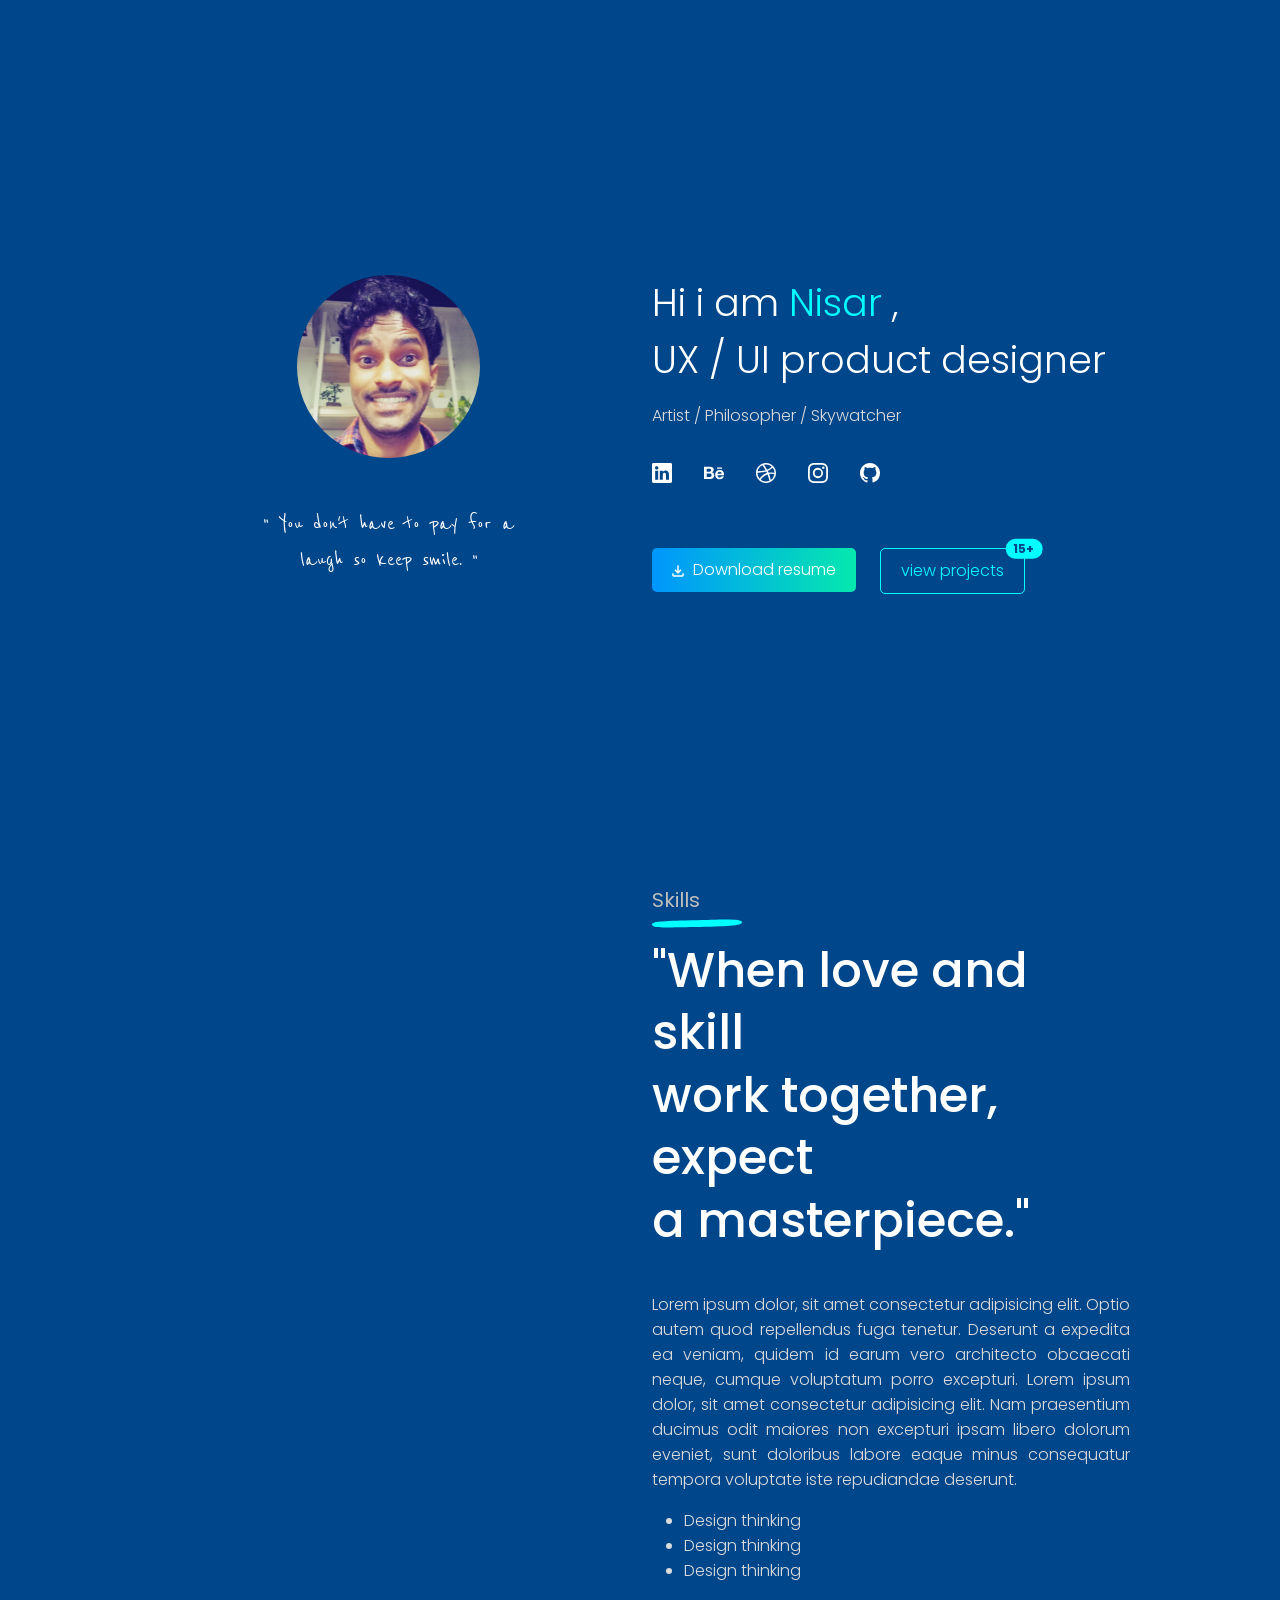
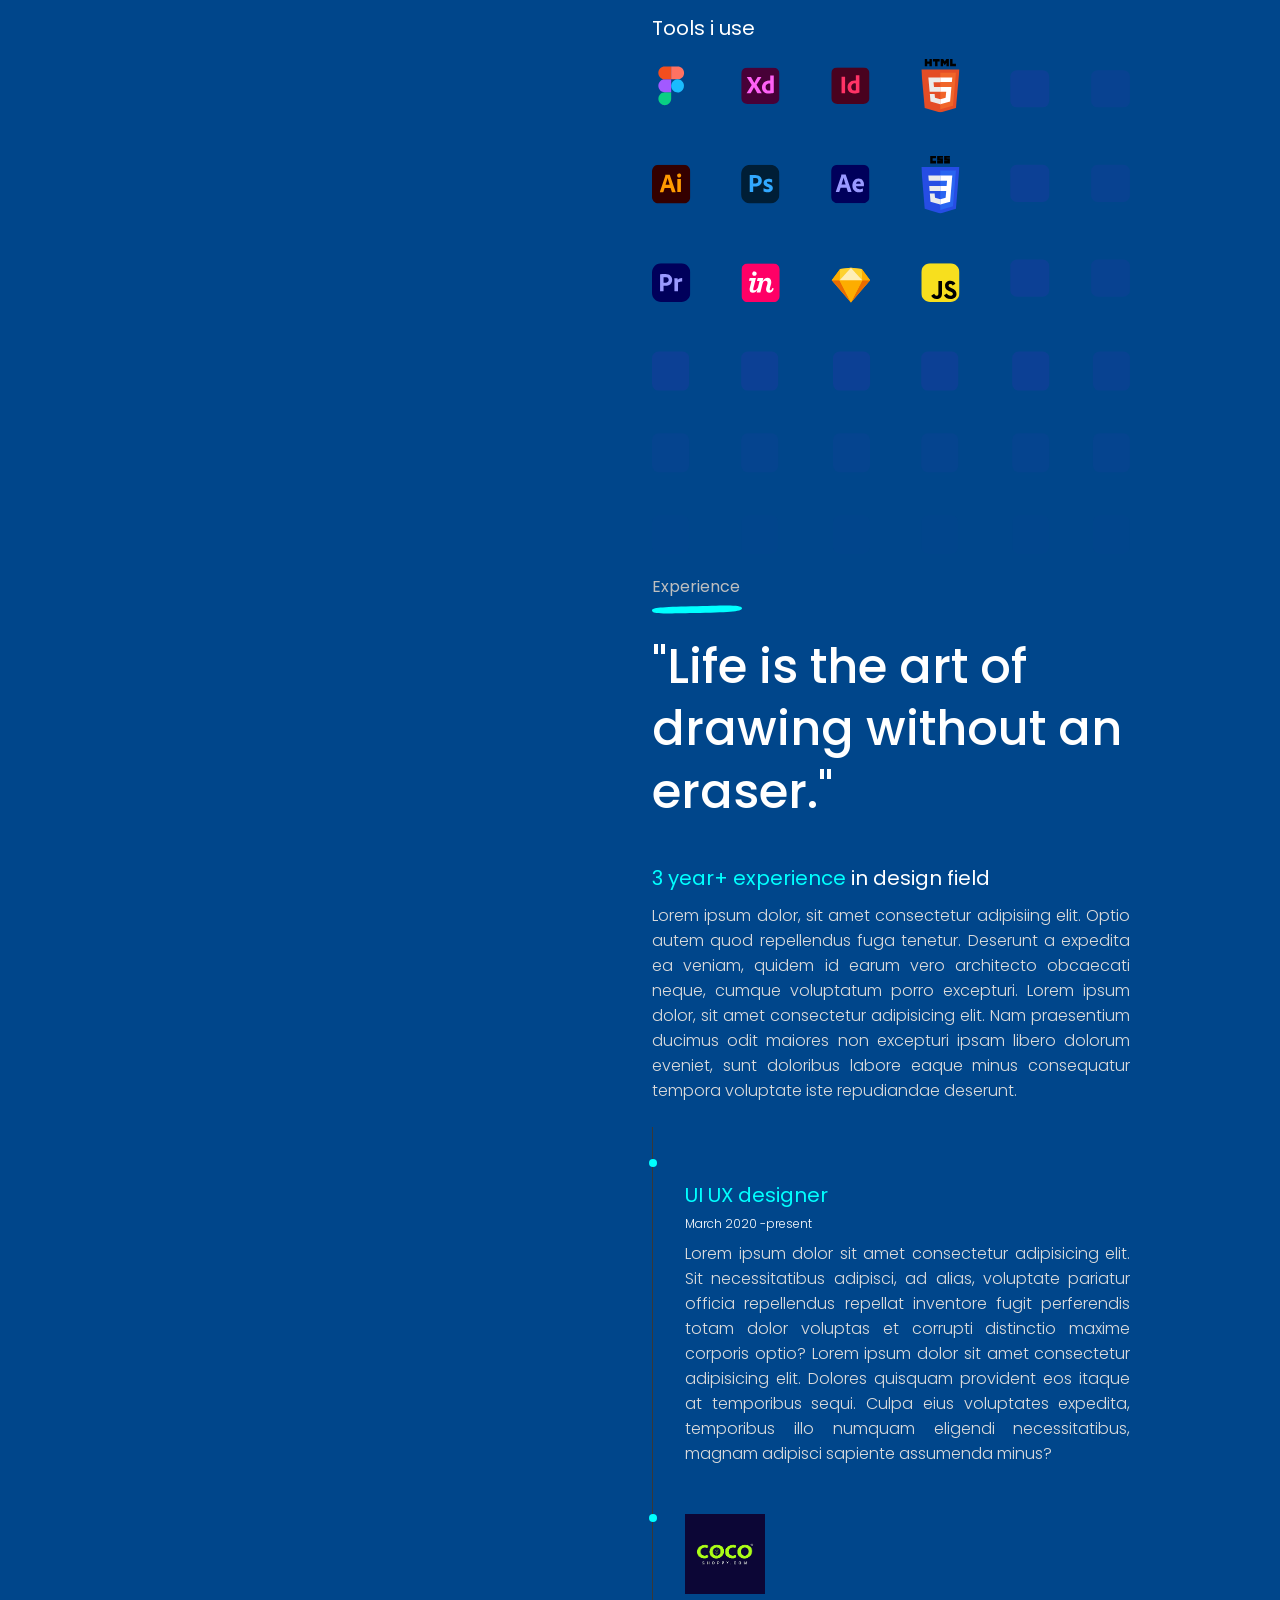
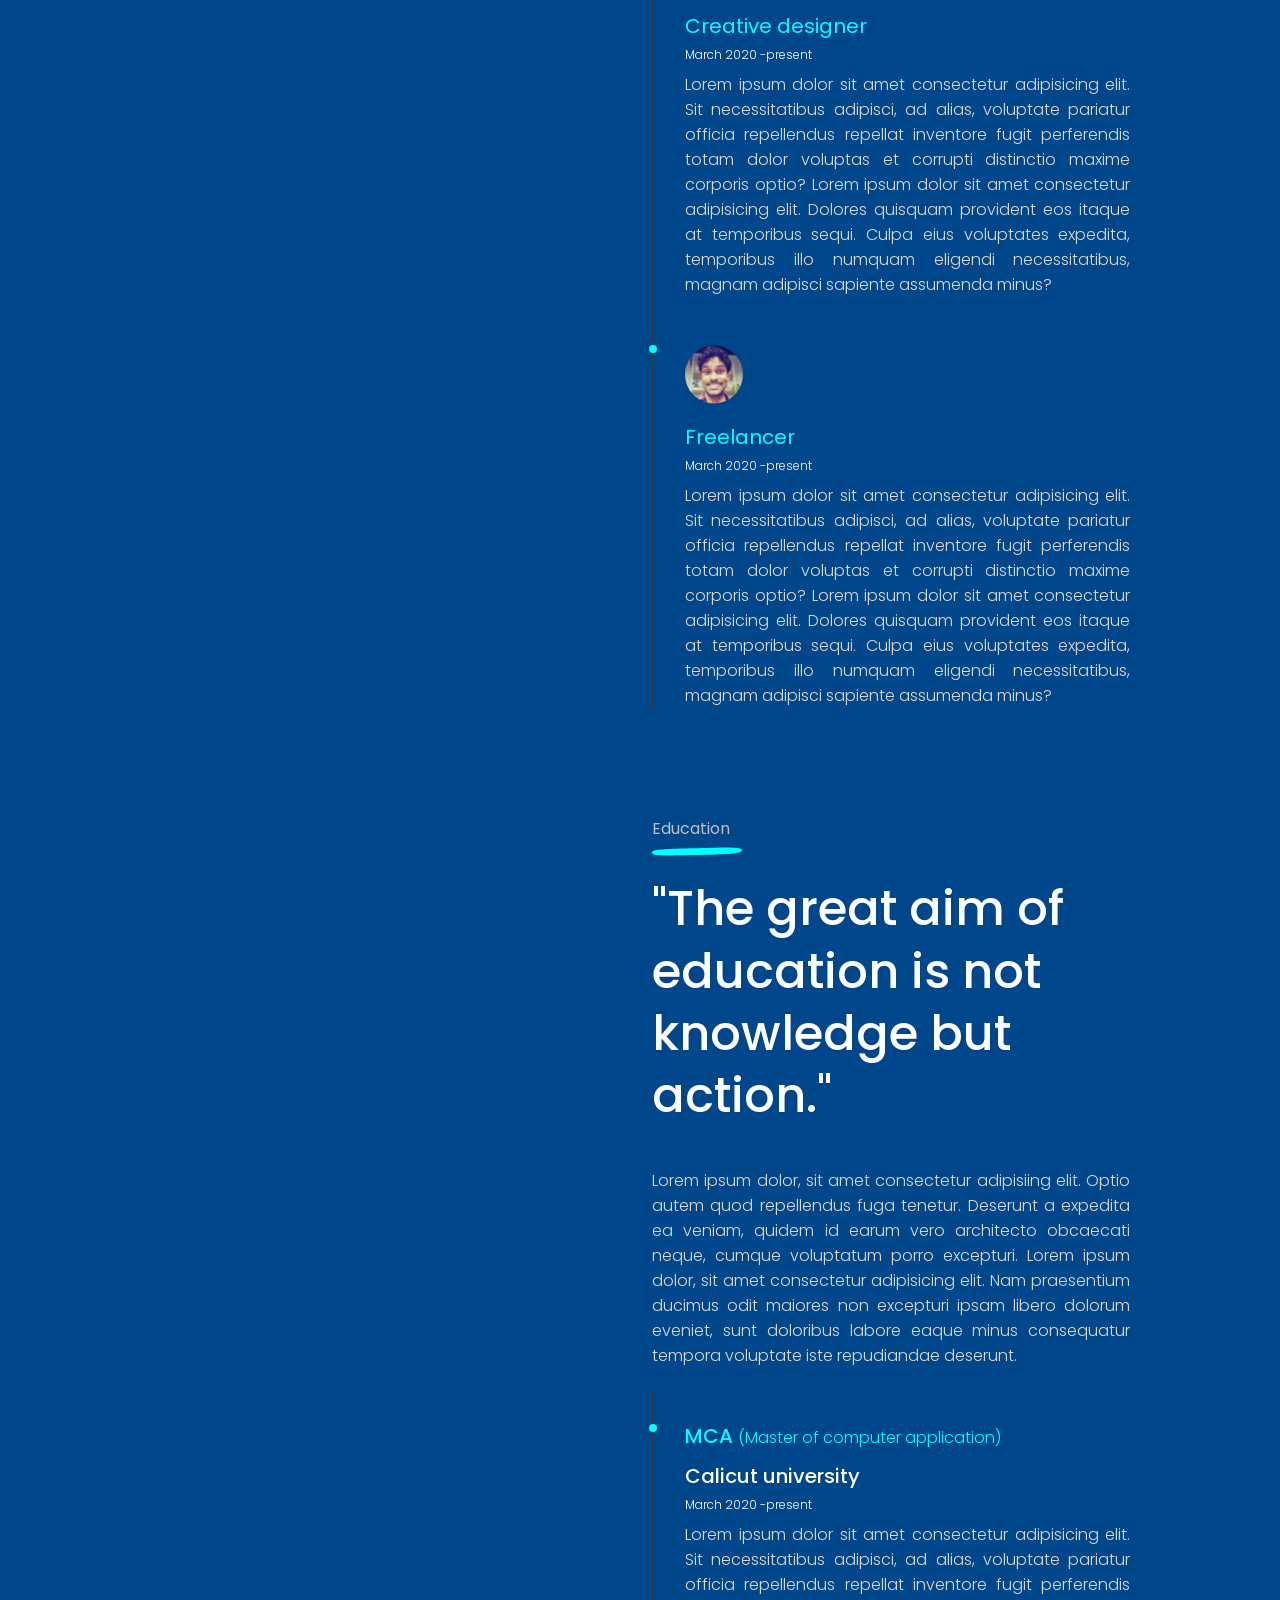
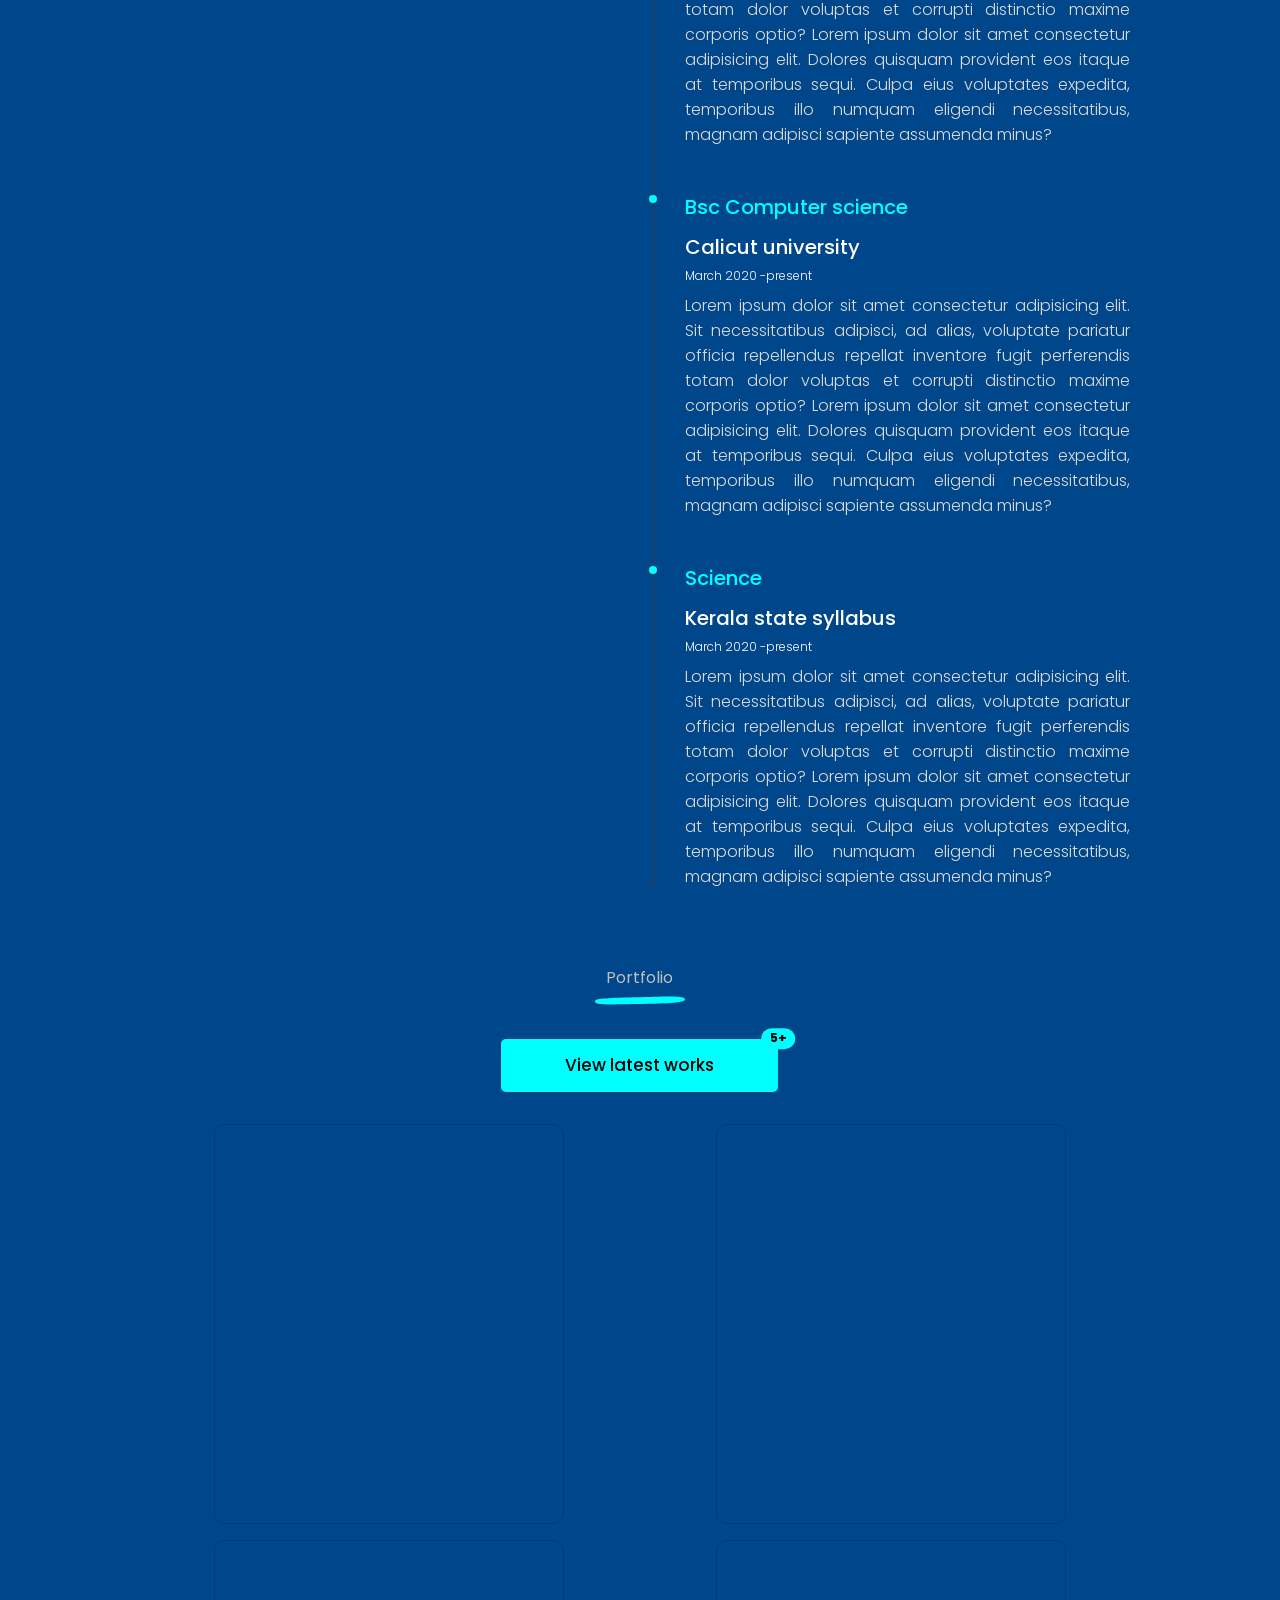
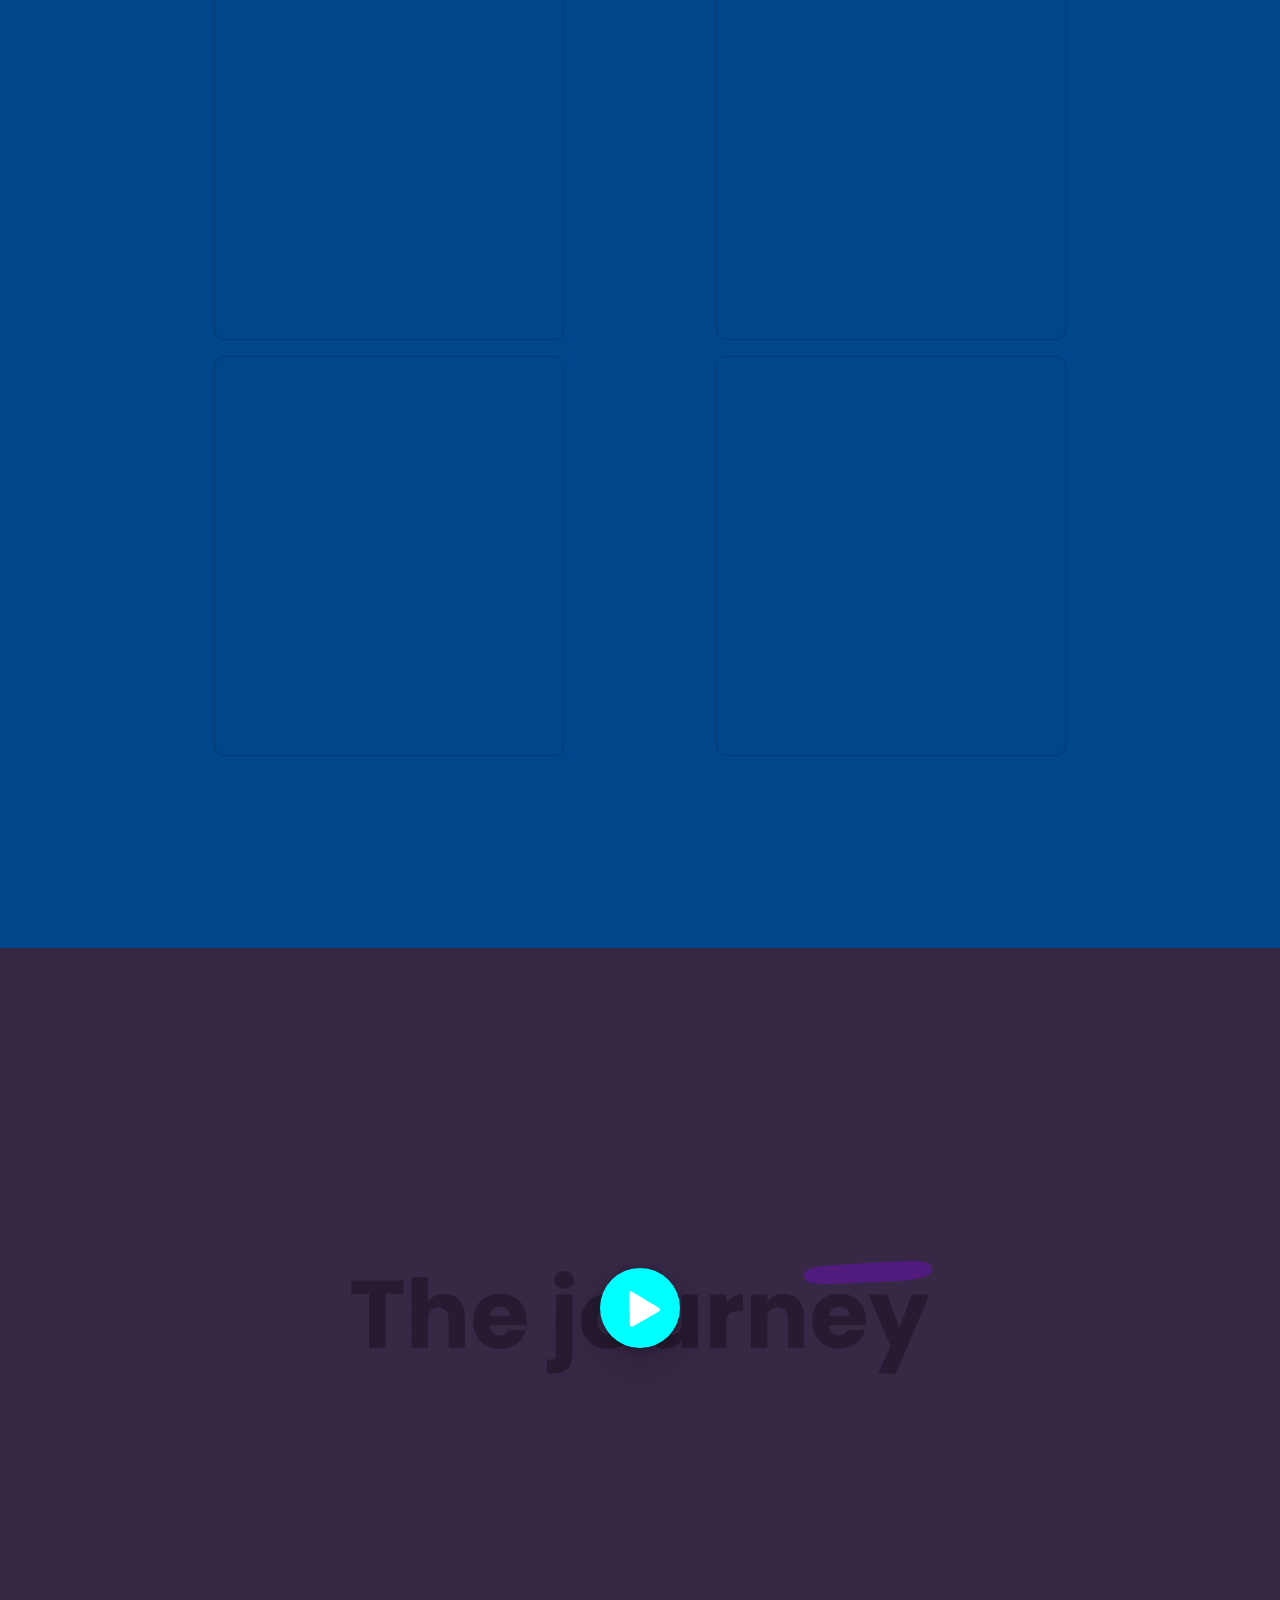
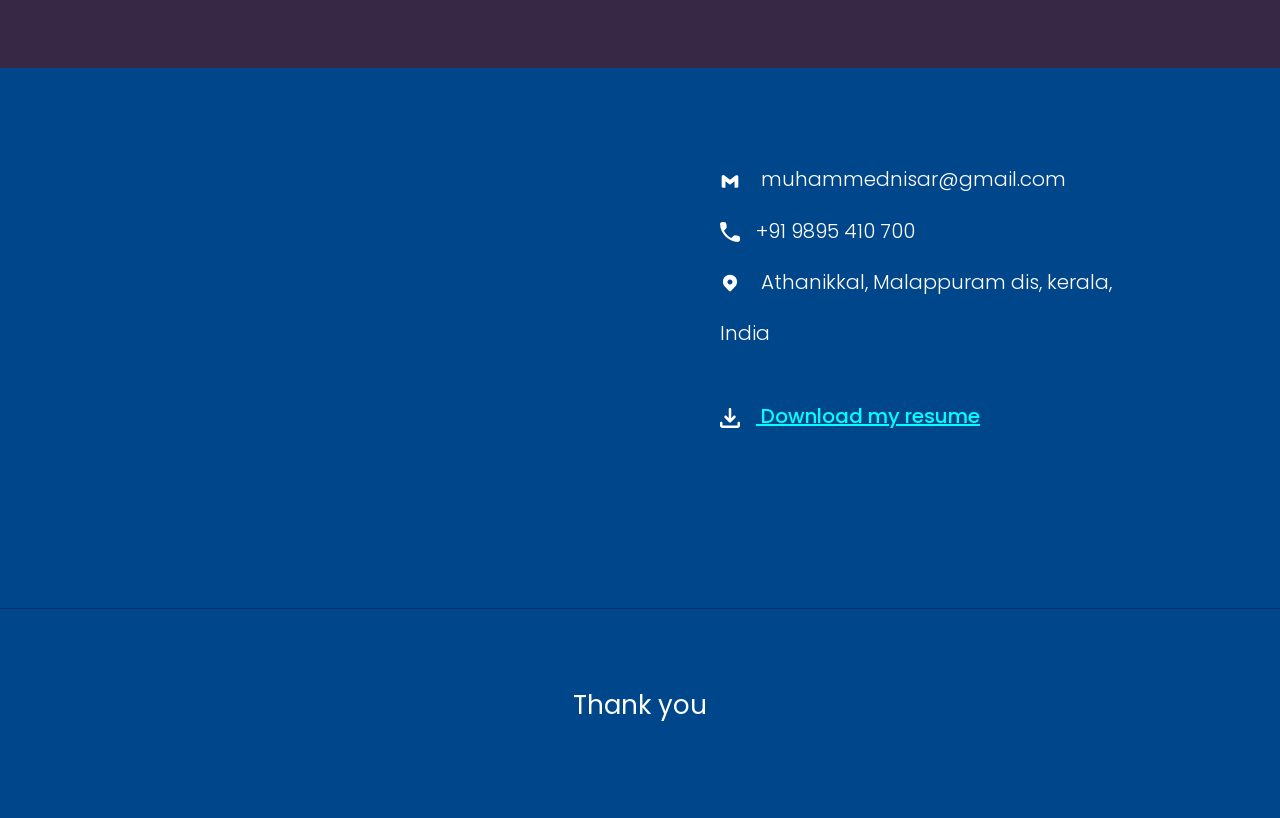
==== index.html @ 28aed0e6 "Add files via upload" ====
<!doctype html>

<html lang="en">

<head>
    <meta charset="UTF-8">
    <meta http-equiv="X-UA-Compatible" content="IE=edge">
    <!-- <meta name="viewport" content="width=device-width, initial-scale=1.0"> -->
    <meta name="viewport" content="width=device-width, initial-scale=1.0, user-scalable=no">
    <title>Document</title>
    <link href="https://cdn.jsdelivr.net/npm/bootstrap@5.3.0-alpha1/dist/css/bootstrap.min.css" rel="stylesheet"
        integrity="sha384-GLhlTQ8iRABdZLl6O3oVMWSktQOp6b7In1Zl3/Jr59b6EGGoI1aFkw7cmDA6j6gD" crossorigin="anonymous">
    <link rel="stylesheet" href="https://fonts.googleapis.com/css?family=Sofia">
    <link rel='stylesheet' href='https://cdnjs.cloudflare.com/ajax/libs/font-awesome/4.7.0/css/font-awesome.min.css'>
    <link rel="stylesheet" href="nisar.css">
    <script src="https://unpkg.com/@lottiefiles/lottie-player@latest/dist/lottie-player.js"></script>

</head>
<style>
    @import url('https://fonts.googleapis.com/css?family=Poppins:400,700,900');
    </style>

<body style="font-family:poppins; ">




    <!-- preloader  -->


    <div id="preloader"></div>




    <!-- header -->



    <nav id="hamburger_top" class="navbar navbar-expand-lg navbar-light "
        style="position: fixed;bottom: 0; justify-content: center;z-index: 10;padding-top: 1rem;padding-bottom: 1rem;background-color: var(--bg);">
        <div class="container-fluid" style="width: 100vw;padding: 0 25px;">
           


            <button class="navbar-toggler" type="button" data-bs-toggle="collapse"
                data-bs-target="#navbarSupportedContent" aria-controls="navbarSupportedContent" aria-expanded="false"
                aria-label="Toggle navigation">
               <img src="hamburger.svg" alt="">

            </button>
            <div class="collapse navbar-collapse" id="navbarSupportedContent">
                <div style="padding-top: 4vh; color: var(--wb);font-weight: 300;text-align: center;">
                    <p style="font-size: 17px;color: var(--main);"><b> Get in touch</b></p>
                    <!-- <b>Mail:</b> -->
                    <p style="color: var(--text);font-size: 1ems;">muhammednisarpktr@gmail.com</p>
                    <!-- <b>Phone:</b> -->
                    <p style="color: var(--text);">+91 9895 410 700</p>
                    <!-- <b>Location:</b> -->
                    <p style="font-size: 14px; color: var(--text);">athanikkal, vellur(PO) 676517, malappuram(D),
                        kerala, india</p>

                </div>


                <div style="height: -100vh; text-align: right;padding-top: 5px; ">
                    <ul id="sm_icons" class="navbar-nav me-auto mb-2 mb-lg-0"
                        style="display: flex;flex-direction: row;align-items: center;justify-content: center;">

                        <li class="nav-item">
                            <!-- <a style="color: white;" class="nav-link" href="#">Link</a> -->
                            <svg xmlns="http://www.w3.org/2000/svg" width="24" height="24" class="bi bi-linkedin"
                                viewBox="0 0 16 16">
                                <path
                                    d="M0 1.146C0 .513.526 0 1.175 0h13.65C15.474 0 16 .513 16 1.146v13.708c0 .633-.526 1.146-1.175 1.146H1.175C.526 16 0 15.487 0 14.854V1.146zm4.943 12.248V6.169H2.542v7.225h2.401zm-1.2-8.212c.837 0 1.358-.554 1.358-1.248-.015-.709-.52-1.248-1.342-1.248-.822 0-1.359.54-1.359 1.248 0 .694.521 1.248 1.327 1.248h.016zm4.908 8.212V9.359c0-.216.016-.432.08-.586.173-.431.568-.878 1.232-.878.869 0 1.216.662 1.216 1.634v3.865h2.401V9.25c0-2.22-1.184-3.252-2.764-3.252-1.274 0-1.845.7-2.165 1.193v.025h-.016a5.54 5.54 0 0 1 .016-.025V6.169h-2.4c.03.678 0 7.225 0 7.225h2.4z" />
                            </svg>
                        </li>
                        <li class="nav-item">
                            <svg xmlns="http://www.w3.org/2000/svg" width="24" height="24" class="bi bi-behance"
                                viewBox="0 0 16 16">
                                <path
                                    d="M4.654 3c.461 0 .887.035 1.278.14.39.07.711.216.996.391.286.176.497.426.641.747.14.32.216.711.216 1.137 0 .496-.106.922-.356 1.242-.215.32-.566.606-.997.817.606.176 1.067.496 1.348.922.281.426.461.957.461 1.563 0 .496-.105.922-.285 1.278a2.317 2.317 0 0 1-.782.887c-.32.215-.711.39-1.137.496a5.329 5.329 0 0 1-1.278.176L0 12.803V3h4.654zm-.285 3.978c.39 0 .71-.105.957-.285.246-.18.355-.497.355-.887 0-.216-.035-.426-.105-.567a.981.981 0 0 0-.32-.355 1.84 1.84 0 0 0-.461-.176c-.176-.035-.356-.035-.567-.035H2.17v2.31c0-.005 2.2-.005 2.2-.005zm.105 4.193c.215 0 .426-.035.606-.07.176-.035.356-.106.496-.216s.25-.215.356-.39c.07-.176.14-.391.14-.641 0-.496-.14-.852-.426-1.102-.285-.215-.676-.32-1.137-.32H2.17v2.734h2.305v.005zm6.858-.035c.286.285.711.426 1.278.426.39 0 .746-.106 1.032-.286.285-.215.46-.426.53-.64h1.74c-.286.851-.712 1.457-1.278 1.848-.566.355-1.243.566-2.06.566a4.135 4.135 0 0 1-1.527-.285 2.827 2.827 0 0 1-1.137-.782 2.851 2.851 0 0 1-.712-1.172c-.175-.461-.25-.957-.25-1.528 0-.531.07-1.032.25-1.493.18-.46.426-.852.747-1.207.32-.32.711-.606 1.137-.782a4.018 4.018 0 0 1 1.493-.285c.606 0 1.137.105 1.598.355.46.25.817.532 1.102.958.285.39.496.851.641 1.348.07.496.105.996.07 1.563h-5.15c0 .58.21 1.11.496 1.396zm2.24-3.732c-.25-.25-.642-.391-1.103-.391-.32 0-.566.07-.781.176-.215.105-.356.25-.496.39a.957.957 0 0 0-.25.497c-.036.175-.07.32-.07.46h3.196c-.07-.526-.25-.882-.497-1.132zm-3.127-3.728h3.978v.957h-3.978v-.957z" />
                            </svg>
                        </li>
                        <li class="nav-item">
                            <svg xmlns="http://www.w3.org/2000/svg" width="24" height="24" class="bi bi-dribbble"
                                viewBox="0 0 16 16">
                                <path fill-rule="evenodd"
                                    d="M8 0C3.584 0 0 3.584 0 8s3.584 8 8 8c4.408 0 8-3.584 8-8s-3.592-8-8-8zm5.284 3.688a6.802 6.802 0 0 1 1.545 4.251c-.226-.043-2.482-.503-4.755-.217-.052-.112-.096-.234-.148-.355-.139-.33-.295-.668-.451-.99 2.516-1.023 3.662-2.498 3.81-2.69zM8 1.18c1.735 0 3.323.65 4.53 1.718-.122.174-1.155 1.553-3.584 2.464-1.12-2.056-2.36-3.74-2.551-4A6.95 6.95 0 0 1 8 1.18zm-2.907.642A43.123 43.123 0 0 1 7.627 5.77c-3.193.85-6.013.833-6.317.833a6.865 6.865 0 0 1 3.783-4.78zM1.163 8.01V7.8c.295.01 3.61.053 7.02-.971.199.381.381.772.555 1.162l-.27.078c-3.522 1.137-5.396 4.243-5.553 4.504a6.817 6.817 0 0 1-1.752-4.564zM8 14.837a6.785 6.785 0 0 1-4.19-1.44c.12-.252 1.509-2.924 5.361-4.269.018-.009.026-.009.044-.017a28.246 28.246 0 0 1 1.457 5.18A6.722 6.722 0 0 1 8 14.837zm3.81-1.171c-.07-.417-.435-2.412-1.328-4.868 2.143-.338 4.017.217 4.251.295a6.774 6.774 0 0 1-2.924 4.573z" />
                            </svg>
                        </li>
                        <li class="nav-item">
                            <svg xmlns="http://www.w3.org/2000/svg" width="24" height="24" class="bi bi-instagram"
                                viewBox="0 0 16 16">
                                <path
                                    d="M8 0C5.829 0 5.556.01 4.703.048 3.85.088 3.269.222 2.76.42a3.917 3.917 0 0 0-1.417.923A3.927 3.927 0 0 0 .42 2.76C.222 3.268.087 3.85.048 4.7.01 5.555 0 5.827 0 8.001c0 2.172.01 2.444.048 3.297.04.852.174 1.433.372 1.942.205.526.478.972.923 1.417.444.445.89.719 1.416.923.51.198 1.09.333 1.942.372C5.555 15.99 5.827 16 8 16s2.444-.01 3.298-.048c.851-.04 1.434-.174 1.943-.372a3.916 3.916 0 0 0 1.416-.923c.445-.445.718-.891.923-1.417.197-.509.332-1.09.372-1.942C15.99 10.445 16 10.173 16 8s-.01-2.445-.048-3.299c-.04-.851-.175-1.433-.372-1.941a3.926 3.926 0 0 0-.923-1.417A3.911 3.911 0 0 0 13.24.42c-.51-.198-1.092-.333-1.943-.372C10.443.01 10.172 0 7.998 0h.003zm-.717 1.442h.718c2.136 0 2.389.007 3.232.046.78.035 1.204.166 1.486.275.373.145.64.319.92.599.28.28.453.546.598.92.11.281.24.705.275 1.485.039.843.047 1.096.047 3.231s-.008 2.389-.047 3.232c-.035.78-.166 1.203-.275 1.485a2.47 2.47 0 0 1-.599.919c-.28.28-.546.453-.92.598-.28.11-.704.24-1.485.276-.843.038-1.096.047-3.232.047s-2.39-.009-3.233-.047c-.78-.036-1.203-.166-1.485-.276a2.478 2.478 0 0 1-.92-.598 2.48 2.48 0 0 1-.6-.92c-.109-.281-.24-.705-.275-1.485-.038-.843-.046-1.096-.046-3.233 0-2.136.008-2.388.046-3.231.036-.78.166-1.204.276-1.486.145-.373.319-.64.599-.92.28-.28.546-.453.92-.598.282-.11.705-.24 1.485-.276.738-.034 1.024-.044 2.515-.045v.002zm4.988 1.328a.96.96 0 1 0 0 1.92.96.96 0 0 0 0-1.92zm-4.27 1.122a4.109 4.109 0 1 0 0 8.217 4.109 4.109 0 0 0 0-8.217zm0 1.441a2.667 2.667 0 1 1 0 5.334 2.667 2.667 0 0 1 0-5.334z" />
                            </svg>
                        </li>
                        <li class="nav-item">
                            <svg xmlns="http://www.w3.org/2000/svg" width="24" height="24" class="bi bi-github"
                                viewBox="0 0 16 16">
                                <path
                                    d="M8 0C3.58 0 0 3.58 0 8c0 3.54 2.29 6.53 5.47 7.59.4.07.55-.17.55-.38 0-.19-.01-.82-.01-1.49-2.01.37-2.53-.49-2.69-.94-.09-.23-.48-.94-.82-1.13-.28-.15-.68-.52-.01-.53.63-.01 1.08.58 1.23.82.72 1.21 1.87.87 2.33.66.07-.52.28-.87.51-1.07-1.78-.2-3.64-.89-3.64-3.95 0-.87.31-1.59.82-2.15-.08-.2-.36-1.02.08-2.12 0 0 .67-.21 2.2.82.64-.18 1.32-.27 2-.27.68 0 1.36.09 2 .27 1.53-1.04 2.2-.82 2.2-.82.44 1.1.16 1.92.08 2.12.51.56.82 1.27.82 2.15 0 3.07-1.87 3.75-3.65 3.95.29.25.54.73.54 1.48 0 1.07-.01 1.93-.01 2.2 0 .21.15.46.55.38A8.012 8.012 0 0 0 16 8c0-4.42-3.58-8-8-8z" />
                            </svg>
                        </li>
                    </ul>
                </div>

            </div>
        </div>
    </nav>



    <!-- <div class="container-fluid" id="header_fixed"
        style="height: 10vh; z-index: 1; justify-content: center;align-items: center; position: fixed;backdrop-filter: blur(10px);">


        <div class="row " id="header"
            style=" display: grid;display: flex;justify-content: space-between;background: transparent;width: 90%;">


            <div class="col-sm-6" id="list_nav" style="height: 50px;background: transparent; align-items: center;">


                <img src="nisarlogosvg.svg" alt="">

            </div>
            <div class="col-sm-6" id="svg_icon"
                style="height: 50px;width: 200px;align-items: center;justify-content: space-between;">
                <svg xmlns="http://www.w3.org/2000/svg" width="16" height="16" fill="white" class="bi bi-linkedin"
                    viewBox="0 0 16 16">
                    <path
                        d="M0 1.146C0 .513.526 0 1.175 0h13.65C15.474 0 16 .513 16 1.146v13.708c0 .633-.526 1.146-1.175 1.146H1.175C.526 16 0 15.487 0 14.854V1.146zm4.943 12.248V6.169H2.542v7.225h2.401zm-1.2-8.212c.837 0 1.358-.554 1.358-1.248-.015-.709-.52-1.248-1.342-1.248-.822 0-1.359.54-1.359 1.248 0 .694.521 1.248 1.327 1.248h.016zm4.908 8.212V9.359c0-.216.016-.432.08-.586.173-.431.568-.878 1.232-.878.869 0 1.216.662 1.216 1.634v3.865h2.401V9.25c0-2.22-1.184-3.252-2.764-3.252-1.274 0-1.845.7-2.165 1.193v.025h-.016a5.54 5.54 0 0 1 .016-.025V6.169h-2.4c.03.678 0 7.225 0 7.225h2.4z" />
                </svg>
                <svg xmlns="http://www.w3.org/2000/svg" width="18" height="18" fill=white class="bi bi-behance"
                    viewBox="0 0 16 16">
                    <path
                        d="M4.654 3c.461 0 .887.035 1.278.14.39.07.711.216.996.391.286.176.497.426.641.747.14.32.216.711.216 1.137 0 .496-.106.922-.356 1.242-.215.32-.566.606-.997.817.606.176 1.067.496 1.348.922.281.426.461.957.461 1.563 0 .496-.105.922-.285 1.278a2.317 2.317 0 0 1-.782.887c-.32.215-.711.39-1.137.496a5.329 5.329 0 0 1-1.278.176L0 12.803V3h4.654zm-.285 3.978c.39 0 .71-.105.957-.285.246-.18.355-.497.355-.887 0-.216-.035-.426-.105-.567a.981.981 0 0 0-.32-.355 1.84 1.84 0 0 0-.461-.176c-.176-.035-.356-.035-.567-.035H2.17v2.31c0-.005 2.2-.005 2.2-.005zm.105 4.193c.215 0 .426-.035.606-.07.176-.035.356-.106.496-.216s.25-.215.356-.39c.07-.176.14-.391.14-.641 0-.496-.14-.852-.426-1.102-.285-.215-.676-.32-1.137-.32H2.17v2.734h2.305v.005zm6.858-.035c.286.285.711.426 1.278.426.39 0 .746-.106 1.032-.286.285-.215.46-.426.53-.64h1.74c-.286.851-.712 1.457-1.278 1.848-.566.355-1.243.566-2.06.566a4.135 4.135 0 0 1-1.527-.285 2.827 2.827 0 0 1-1.137-.782 2.851 2.851 0 0 1-.712-1.172c-.175-.461-.25-.957-.25-1.528 0-.531.07-1.032.25-1.493.18-.46.426-.852.747-1.207.32-.32.711-.606 1.137-.782a4.018 4.018 0 0 1 1.493-.285c.606 0 1.137.105 1.598.355.46.25.817.532 1.102.958.285.39.496.851.641 1.348.07.496.105.996.07 1.563h-5.15c0 .58.21 1.11.496 1.396zm2.24-3.732c-.25-.25-.642-.391-1.103-.391-.32 0-.566.07-.781.176-.215.105-.356.25-.496.39a.957.957 0 0 0-.25.497c-.036.175-.07.32-.07.46h3.196c-.07-.526-.25-.882-.497-1.132zm-3.127-3.728h3.978v.957h-3.978v-.957z" />
                </svg>
                <svg xmlns="http://www.w3.org/2000/svg" width="18" height="18" fill=white class="bi bi-dribbble"
                    viewBox="0 0 16 16">
                    <path fill-rule="evenodd"
                        d="M8 0C3.584 0 0 3.584 0 8s3.584 8 8 8c4.408 0 8-3.584 8-8s-3.592-8-8-8zm5.284 3.688a6.802 6.802 0 0 1 1.545 4.251c-.226-.043-2.482-.503-4.755-.217-.052-.112-.096-.234-.148-.355-.139-.33-.295-.668-.451-.99 2.516-1.023 3.662-2.498 3.81-2.69zM8 1.18c1.735 0 3.323.65 4.53 1.718-.122.174-1.155 1.553-3.584 2.464-1.12-2.056-2.36-3.74-2.551-4A6.95 6.95 0 0 1 8 1.18zm-2.907.642A43.123 43.123 0 0 1 7.627 5.77c-3.193.85-6.013.833-6.317.833a6.865 6.865 0 0 1 3.783-4.78zM1.163 8.01V7.8c.295.01 3.61.053 7.02-.971.199.381.381.772.555 1.162l-.27.078c-3.522 1.137-5.396 4.243-5.553 4.504a6.817 6.817 0 0 1-1.752-4.564zM8 14.837a6.785 6.785 0 0 1-4.19-1.44c.12-.252 1.509-2.924 5.361-4.269.018-.009.026-.009.044-.017a28.246 28.246 0 0 1 1.457 5.18A6.722 6.722 0 0 1 8 14.837zm3.81-1.171c-.07-.417-.435-2.412-1.328-4.868 2.143-.338 4.017.217 4.251.295a6.774 6.774 0 0 1-2.924 4.573z" />
                </svg>
                <svg xmlns="http://www.w3.org/2000/svg" width="18" height="18" fill=white class="bi bi-instagram"
                    viewBox="0 0 16 16">
                    <path
                        d="M8 0C5.829 0 5.556.01 4.703.048 3.85.088 3.269.222 2.76.42a3.917 3.917 0 0 0-1.417.923A3.927 3.927 0 0 0 .42 2.76C.222 3.268.087 3.85.048 4.7.01 5.555 0 5.827 0 8.001c0 2.172.01 2.444.048 3.297.04.852.174 1.433.372 1.942.205.526.478.972.923 1.417.444.445.89.719 1.416.923.51.198 1.09.333 1.942.372C5.555 15.99 5.827 16 8 16s2.444-.01 3.298-.048c.851-.04 1.434-.174 1.943-.372a3.916 3.916 0 0 0 1.416-.923c.445-.445.718-.891.923-1.417.197-.509.332-1.09.372-1.942C15.99 10.445 16 10.173 16 8s-.01-2.445-.048-3.299c-.04-.851-.175-1.433-.372-1.941a3.926 3.926 0 0 0-.923-1.417A3.911 3.911 0 0 0 13.24.42c-.51-.198-1.092-.333-1.943-.372C10.443.01 10.172 0 7.998 0h.003zm-.717 1.442h.718c2.136 0 2.389.007 3.232.046.78.035 1.204.166 1.486.275.373.145.64.319.92.599.28.28.453.546.598.92.11.281.24.705.275 1.485.039.843.047 1.096.047 3.231s-.008 2.389-.047 3.232c-.035.78-.166 1.203-.275 1.485a2.47 2.47 0 0 1-.599.919c-.28.28-.546.453-.92.598-.28.11-.704.24-1.485.276-.843.038-1.096.047-3.232.047s-2.39-.009-3.233-.047c-.78-.036-1.203-.166-1.485-.276a2.478 2.478 0 0 1-.92-.598 2.48 2.48 0 0 1-.6-.92c-.109-.281-.24-.705-.275-1.485-.038-.843-.046-1.096-.046-3.233 0-2.136.008-2.388.046-3.231.036-.78.166-1.204.276-1.486.145-.373.319-.64.599-.92.28-.28.546-.453.92-.598.282-.11.705-.24 1.485-.276.738-.034 1.024-.044 2.515-.045v.002zm4.988 1.328a.96.96 0 1 0 0 1.92.96.96 0 0 0 0-1.92zm-4.27 1.122a4.109 4.109 0 1 0 0 8.217 4.109 4.109 0 0 0 0-8.217zm0 1.441a2.667 2.667 0 1 1 0 5.334 2.667 2.667 0 0 1 0-5.334z" />
                </svg>

            </div>

        </div>

    </div> -->


    <div>





        <!--page 1-->

        <div id="page1" class="container-fluid" style=" z-index: -1; display: flex;justify-content: center;">


            <div class="row  " style=" display: flex;align-items: center;">

                <div class="col-sm-6" style="display: flex;flex-direction: column;align-items: center;">
                    <img  src="nisarlogosvg.svg" alt="">
                    <p id="smile" style="font-family: quote;color: var(--wb);text-align: center;padding-top: 1rem;">
                        " You don't have to pay for a <br> laugh so keep smile. "
                    </p>
                </div>

                <div class="col-sm-6" >
                   

                    <p id="headline">
                        Hi i am
                        <span id="nisarunderline">
                            Nisar
                            
                            <!-- <img style="height: 10px;" src="underline.svg" alt=""> -->
                        </span>
                        ,
                        <br>
                        UX / UI <span id="product">product</span>  designer
                        <!-- with <br> <span style="color: var(--main);"> 1 year </span> experience -->
                    </p>
                    <p id="intro">Artist / Philosopher / Skywatcher  </span></p>
                    <ul id="sm_icons" class="navbar-nav me-auto mb-2 mb-lg-0"
                    style="display: flex;flex-direction: row;">

                    <li class="nav-item">
                        <!-- <a style="color: white;" class="nav-link" href="#">Link</a> -->
                        <svg xmlns="http://www.w3.org/2000/svg" width="20" height="20" class="bi bi-linkedin"
                            viewBox="0 0 16 16">
                            <path
                                d="M0 1.146C0 .513.526 0 1.175 0h13.65C15.474 0 16 .513 16 1.146v13.708c0 .633-.526 1.146-1.175 1.146H1.175C.526 16 0 15.487 0 14.854V1.146zm4.943 12.248V6.169H2.542v7.225h2.401zm-1.2-8.212c.837 0 1.358-.554 1.358-1.248-.015-.709-.52-1.248-1.342-1.248-.822 0-1.359.54-1.359 1.248 0 .694.521 1.248 1.327 1.248h.016zm4.908 8.212V9.359c0-.216.016-.432.08-.586.173-.431.568-.878 1.232-.878.869 0 1.216.662 1.216 1.634v3.865h2.401V9.25c0-2.22-1.184-3.252-2.764-3.252-1.274 0-1.845.7-2.165 1.193v.025h-.016a5.54 5.54 0 0 1 .016-.025V6.169h-2.4c.03.678 0 7.225 0 7.225h2.4z" />
                        </svg>
                    </li>
                    <li class="nav-item">
                        <svg xmlns="http://www.w3.org/2000/svg" width="20" height="20" class="bi bi-behance"
                            viewBox="0 0 16 16">
                            <path
                                d="M4.654 3c.461 0 .887.035 1.278.14.39.07.711.216.996.391.286.176.497.426.641.747.14.32.216.711.216 1.137 0 .496-.106.922-.356 1.242-.215.32-.566.606-.997.817.606.176 1.067.496 1.348.922.281.426.461.957.461 1.563 0 .496-.105.922-.285 1.278a2.317 2.317 0 0 1-.782.887c-.32.215-.711.39-1.137.496a5.329 5.329 0 0 1-1.278.176L0 12.803V3h4.654zm-.285 3.978c.39 0 .71-.105.957-.285.246-.18.355-.497.355-.887 0-.216-.035-.426-.105-.567a.981.981 0 0 0-.32-.355 1.84 1.84 0 0 0-.461-.176c-.176-.035-.356-.035-.567-.035H2.17v2.31c0-.005 2.2-.005 2.2-.005zm.105 4.193c.215 0 .426-.035.606-.07.176-.035.356-.106.496-.216s.25-.215.356-.39c.07-.176.14-.391.14-.641 0-.496-.14-.852-.426-1.102-.285-.215-.676-.32-1.137-.32H2.17v2.734h2.305v.005zm6.858-.035c.286.285.711.426 1.278.426.39 0 .746-.106 1.032-.286.285-.215.46-.426.53-.64h1.74c-.286.851-.712 1.457-1.278 1.848-.566.355-1.243.566-2.06.566a4.135 4.135 0 0 1-1.527-.285 2.827 2.827 0 0 1-1.137-.782 2.851 2.851 0 0 1-.712-1.172c-.175-.461-.25-.957-.25-1.528 0-.531.07-1.032.25-1.493.18-.46.426-.852.747-1.207.32-.32.711-.606 1.137-.782a4.018 4.018 0 0 1 1.493-.285c.606 0 1.137.105 1.598.355.46.25.817.532 1.102.958.285.39.496.851.641 1.348.07.496.105.996.07 1.563h-5.15c0 .58.21 1.11.496 1.396zm2.24-3.732c-.25-.25-.642-.391-1.103-.391-.32 0-.566.07-.781.176-.215.105-.356.25-.496.39a.957.957 0 0 0-.25.497c-.036.175-.07.32-.07.46h3.196c-.07-.526-.25-.882-.497-1.132zm-3.127-3.728h3.978v.957h-3.978v-.957z" />
                        </svg>
                    </li>
                    <li class="nav-item">
                        <svg xmlns="http://www.w3.org/2000/svg" width="20" height="20" class="bi bi-dribbble"
                            viewBox="0 0 16 16">
                            <path fill-rule="evenodd"
                                d="M8 0C3.584 0 0 3.584 0 8s3.584 8 8 8c4.408 0 8-3.584 8-8s-3.592-8-8-8zm5.284 3.688a6.802 6.802 0 0 1 1.545 4.251c-.226-.043-2.482-.503-4.755-.217-.052-.112-.096-.234-.148-.355-.139-.33-.295-.668-.451-.99 2.516-1.023 3.662-2.498 3.81-2.69zM8 1.18c1.735 0 3.323.65 4.53 1.718-.122.174-1.155 1.553-3.584 2.464-1.12-2.056-2.36-3.74-2.551-4A6.95 6.95 0 0 1 8 1.18zm-2.907.642A43.123 43.123 0 0 1 7.627 5.77c-3.193.85-6.013.833-6.317.833a6.865 6.865 0 0 1 3.783-4.78zM1.163 8.01V7.8c.295.01 3.61.053 7.02-.971.199.381.381.772.555 1.162l-.27.078c-3.522 1.137-5.396 4.243-5.553 4.504a6.817 6.817 0 0 1-1.752-4.564zM8 14.837a6.785 6.785 0 0 1-4.19-1.44c.12-.252 1.509-2.924 5.361-4.269.018-.009.026-.009.044-.017a28.246 28.246 0 0 1 1.457 5.18A6.722 6.722 0 0 1 8 14.837zm3.81-1.171c-.07-.417-.435-2.412-1.328-4.868 2.143-.338 4.017.217 4.251.295a6.774 6.774 0 0 1-2.924 4.573z" />
                        </svg>
                    </li>
                    <li class="nav-item">
                        <svg xmlns="http://www.w3.org/2000/svg" width="20" height="20" class="bi bi-instagram"
                            viewBox="0 0 16 16">
                            <path
                                d="M8 0C5.829 0 5.556.01 4.703.048 3.85.088 3.269.222 2.76.42a3.917 3.917 0 0 0-1.417.923A3.927 3.927 0 0 0 .42 2.76C.222 3.268.087 3.85.048 4.7.01 5.555 0 5.827 0 8.001c0 2.172.01 2.444.048 3.297.04.852.174 1.433.372 1.942.205.526.478.972.923 1.417.444.445.89.719 1.416.923.51.198 1.09.333 1.942.372C5.555 15.99 5.827 16 8 16s2.444-.01 3.298-.048c.851-.04 1.434-.174 1.943-.372a3.916 3.916 0 0 0 1.416-.923c.445-.445.718-.891.923-1.417.197-.509.332-1.09.372-1.942C15.99 10.445 16 10.173 16 8s-.01-2.445-.048-3.299c-.04-.851-.175-1.433-.372-1.941a3.926 3.926 0 0 0-.923-1.417A3.911 3.911 0 0 0 13.24.42c-.51-.198-1.092-.333-1.943-.372C10.443.01 10.172 0 7.998 0h.003zm-.717 1.442h.718c2.136 0 2.389.007 3.232.046.78.035 1.204.166 1.486.275.373.145.64.319.92.599.28.28.453.546.598.92.11.281.24.705.275 1.485.039.843.047 1.096.047 3.231s-.008 2.389-.047 3.232c-.035.78-.166 1.203-.275 1.485a2.47 2.47 0 0 1-.599.919c-.28.28-.546.453-.92.598-.28.11-.704.24-1.485.276-.843.038-1.096.047-3.232.047s-2.39-.009-3.233-.047c-.78-.036-1.203-.166-1.485-.276a2.478 2.478 0 0 1-.92-.598 2.48 2.48 0 0 1-.6-.92c-.109-.281-.24-.705-.275-1.485-.038-.843-.046-1.096-.046-3.233 0-2.136.008-2.388.046-3.231.036-.78.166-1.204.276-1.486.145-.373.319-.64.599-.92.28-.28.546-.453.92-.598.282-.11.705-.24 1.485-.276.738-.034 1.024-.044 2.515-.045v.002zm4.988 1.328a.96.96 0 1 0 0 1.92.96.96 0 0 0 0-1.92zm-4.27 1.122a4.109 4.109 0 1 0 0 8.217 4.109 4.109 0 0 0 0-8.217zm0 1.441a2.667 2.667 0 1 1 0 5.334 2.667 2.667 0 0 1 0-5.334z" />
                        </svg>
                    </li>
                    <li class="nav-item">
                        <svg xmlns="http://www.w3.org/2000/svg" width="20" height="20" class="bi bi-github"
                            viewBox="0 0 16 16">
                            <path
                                d="M8 0C3.58 0 0 3.58 0 8c0 3.54 2.29 6.53 5.47 7.59.4.07.55-.17.55-.38 0-.19-.01-.82-.01-1.49-2.01.37-2.53-.49-2.69-.94-.09-.23-.48-.94-.82-1.13-.28-.15-.68-.52-.01-.53.63-.01 1.08.58 1.23.82.72 1.21 1.87.87 2.33.66.07-.52.28-.87.51-1.07-1.78-.2-3.64-.89-3.64-3.95 0-.87.31-1.59.82-2.15-.08-.2-.36-1.02.08-2.12 0 0 .67-.21 2.2.82.64-.18 1.32-.27 2-.27.68 0 1.36.09 2 .27 1.53-1.04 2.2-.82 2.2-.82.44 1.1.16 1.92.08 2.12.51.56.82 1.27.82 2.15 0 3.07-1.87 3.75-3.65 3.95.29.25.54.73.54 1.48 0 1.07-.01 1.93-.01 2.2 0 .21.15.46.55.38A8.012 8.012 0 0 0 16 8c0-4.42-3.58-8-8-8z" />
                        </svg>
                    </li>
                </ul>

                    <div id="btn" >
                        <button id="btn_resume" class="download-btn" onclick="location.href='nisar_resume.pdf';"
                            style="color: var(--wb); font-weight: 300; ">
                            <svg style="margin-right: 5px;" width="12" height="12" viewBox="0 0 18 18" fill=var(--wb)
                                xmlns="http://www.w3.org/2000/svg">
                                <path
                                    d="M8.99992 12.8728C8.85547 12.8728 8.72006 12.8504 8.59367 12.8057C8.46728 12.7609 8.34992 12.684 8.24159 12.5749L4.34159 8.67492C4.14297 8.47631 4.04367 8.22353 4.04367 7.91659C4.04367 7.60964 4.14297 7.35686 4.34159 7.15825C4.5402 6.95964 4.79767 6.856 5.114 6.84734C5.43034 6.83867 5.68745 6.93328 5.88534 7.13117L7.91659 9.16242V1.41659C7.91659 1.10964 8.02059 0.852172 8.22859 0.644172C8.43659 0.436173 8.6937 0.332533 8.99992 0.333256C9.30686 0.333256 9.56433 0.437256 9.77233 0.645256C9.98033 0.853256 10.084 1.11037 10.0833 1.41659V9.16242L12.1145 7.13117C12.3131 6.93256 12.5706 6.83759 12.8869 6.84625C13.2033 6.85492 13.4604 6.95892 13.6582 7.15825C13.8569 7.35686 13.9562 7.60964 13.9562 7.91659C13.9562 8.22353 13.8569 8.47631 13.6582 8.67492L9.75825 12.5749C9.64992 12.6833 9.53256 12.7602 9.40617 12.8057C9.27978 12.8512 9.14436 12.8736 8.99992 12.8728ZM2.49992 17.6666C1.90409 17.6666 1.39384 17.4543 0.96917 17.0296C0.544504 16.6049 0.332532 16.095 0.333254 15.4999V13.3333C0.333254 13.0263 0.437254 12.7688 0.645254 12.5608C0.853254 12.3528 1.11036 12.2492 1.41659 12.2499C1.72353 12.2499 1.981 12.3539 2.189 12.5619C2.397 12.7699 2.50064 13.027 2.49992 13.3333V15.4999H15.4999V13.3333C15.4999 13.0263 15.6039 12.7688 15.8119 12.5608C16.0199 12.3528 16.277 12.2492 16.5832 12.2499C16.8902 12.2499 17.1477 12.3539 17.3557 12.5619C17.5637 12.7699 17.6673 13.027 17.6666 13.3333V15.4999C17.6666 16.0958 17.4542 16.606 17.0296 17.0307C16.6049 17.4553 16.095 17.6673 15.4999 17.6666H2.49992Z" />
                            </svg>
                            Download resume
                        </button>
                        <button id="btn_project" style="color: var(--main)" type="button"
                            class="btn btn-primary position-relative">
                            view projects
                            <span class="position-absolute top-0 start-100 translate-middle badge rounded-pill "
                                style="background-color: var(--main);color: var(--bg);">
                                15+
                                <span class="visually-hidden">unread messages</span>
                            </span>
                        </button>
                    </div>

                </div>




            </div>

        </div>


        <div  class="container-fluid" style=" z-index: -1; display: flex;justify-content: center;">


            <div class="row  " id="img_row">
                <div class="col-sm-6" id="img_div" style="position: relative;">

                  
                    <script src="https://unpkg.com/@lottiefiles/lottie-player@latest/dist/lottie-player.js"></script>


                    <lottie-player id="illustration" src="https://lottie.host/7d836a25-886f-434c-bcfa-a3576b6ac9f0/qIHpmEaNxn.json" background="transparent" speed="1"  loop autoplay></lottie-player>
             
             
                </div>
                <div class="col-sm-6">

                    <!-- Skills -->

                    <section>
                        <div id="skilldiv">
                            <p style="color: #BFBFBF;">
                                Skills
                            </p>
                            <span>
                                <svg id="underline_img" width="146" height="13" viewBox="0 0 146 13" fill="none"
                                    xmlns="http://www.w3.org/2000/svg">
                                    <path
                                        d="M145.933 4.05979C144.565 1.03654 137.365 0 120.957 0H120.684C107.832 0 89.4191 0.647841 63.8057 1.38206C15.1311 2.76412 0 3.62789 0 7.94683C0.0448837 8.57971 0.290727 9.20579 0.729224 9.80398C2.36994 12.2658 9.47971 13 23.9727 13C34.4551 13 48.8569 12.6113 67.9986 12.2658C121.322 11.2724 145.933 10.2791 145.933 4.96677C146.022 4.66594 146.022 4.36062 145.933 4.05979Z"
                                        fill="var(--main)" />
                                </svg>

                            </span>
                        </div>
                        <p id="skill_quote" style="color: var(--wb);line-height: 130%;margin-top: 10px;">
                            "When love and skill <br> work together, expect <br> a masterpiece."
                        </p>
                        <p id="common_para">
                            Lorem ipsum dolor, sit amet consectetur adipisicing elit. Optio autem quod repellendus fuga
                            tenetur. Deserunt a expedita ea veniam, quidem id earum vero architecto obcaecati neque,
                            cumque
                            voluptatum porro excepturi. Lorem ipsum dolor, sit amet consectetur adipisicing elit. Nam
                            praesentium ducimus odit maiores non excepturi ipsam libero dolorum eveniet, sunt doloribus
                            labore eaque minus consequatur tempora voluptate iste repudiandae deserunt.
                        <ul id="common_para">
                            <li>
                                Design thinking
                            </li>
                            <li>
                                Design thinking
                            </li>
                            <li>
                                Design thinking
                            </li>
                        </ul>
                        </p>
                        <!-- <div class="row" style=" color: rgb(109, 109, 109);padding: 0;margin: 0;">
                            <div class="col">
                                <ul id="list" style="display: flex;padding: 0;flex-direction: row;">
                                    <li>
                                        Design thinking
                                    </li>
                                    <li>
                                        Design thinking
                                    </li>
                                    <li>
                                        Design thinking
                                    </li>
                                </ul>

                            </div>

                        </div> -->
                        <p id="tools" style="color: var(--wb);font-weight: 400;">Tools i use</p>
                        <img id="tools_img" style="width:100%;margin-top: 10px;" src="tools.svg" alt="">
                        <img id="tools_img1" style="width:100%;margin-top: 12px;padding: 20px 20px;" src="tools1.svg"
                            alt="">
                    </section>

                    <!-- Experience -->

                    <section style="margin-top: 2rem;">
                        <div style="line-height: 1px;">
                            <p style="color: #BFBFBF;" id="skilldiv">
                                Experience
                            </p>
                            <span>
                                <svg id="underline_img" width="146" height="13" viewBox="0 0 146 13" fill="none"
                                    xmlns="http://www.w3.org/2000/svg">
                                    <path
                                        d="M145.933 4.05979C144.565 1.03654 137.365 0 120.957 0H120.684C107.832 0 89.4191 0.647841 63.8057 1.38206C15.1311 2.76412 0 3.62789 0 7.94683C0.0448837 8.57971 0.290727 9.20579 0.729224 9.80398C2.36994 12.2658 9.47971 13 23.9727 13C34.4551 13 48.8569 12.6113 67.9986 12.2658C121.322 11.2724 145.933 10.2791 145.933 4.96677C146.022 4.66594 146.022 4.36062 145.933 4.05979Z"
                                        fill="var(--main)" />
                                </svg>
                            </span>
                        </div>
                        <p id="skill_quote" style="color: var(--wb);line-height: 130%;margin-top: 20px;">
                            "Life is the art of <br> drawing without an <br> eraser."
                        </p>
                        <p id="expyear" style="margin-bottom: 10px;font-weight: 400;color: var(--wb);"> <span
                                style="color:var(--main);">3 year+ experience</span> in design field</p>
                        <p id="common_para">

                            Lorem ipsum dolor, sit amet consectetur adipisiing elit. Optio autem quod repellendus fuga
                            tenetur. Deserunt a expedita ea veniam, quidem id earum vero architecto obcaecati neque,
                            cumque
                            voluptatum porro excepturi. Lorem ipsum dolor, sit amet consectetur adipisicing elit. Nam
                            praesentium ducimus odit maiores non excepturi ipsam libero dolorum eveniet, sunt doloribus
                            labore eaque minus consequatur tempora voluptate iste repudiandae deserunt.
                        </p>

                    </section>

                    <section>
                        <!-- Section: Timeline -->
                        <section class="py-2" style="color: var(--wb);">
                            <ul class="timeline " id="timeline" style="padding-top: 2rem;">
                                <li class="timeline-item mb-5">
                                    <img style="height: 80px;margin-bottom: 20px;"
                                        src="https://mir-s3-cdn-cf.behance.net/team/138/309485188099.5b9ada28eb2b5.jpg"
                                        alt="">
                                    <h5 style="font-size: 20px;font-weight: 400;color: var(--main);">UI UX designer</h5>
                                    <p class=" mb-2 " style="font-size: 12px;color: var(--wb);font-weight: 300;">March
                                        2020
                                        -present</p>
                                    <p id="common_para">
                                        Lorem ipsum dolor sit amet consectetur adipisicing elit. Sit
                                        necessitatibus adipisci, ad alias, voluptate pariatur officia
                                        repellendus repellat inventore fugit perferendis totam dolor
                                        voluptas et corrupti distinctio maxime corporis optio?
                                        Lorem ipsum dolor sit amet consectetur adipisicing elit. Dolores quisquam
                                        provident eos itaque at temporibus sequi. Culpa eius voluptates expedita,
                                        temporibus illo numquam eligendi necessitatibus, magnam adipisci sapiente
                                        assumenda minus?
                                    </p>
                                </li>
                                <li class="timeline-item mb-5">
                                    <img style="height: 80px;margin-bottom: 20px;"
                                        src="[data-uri]"
                                        alt="">
                                    <h5 style="font-size: 20px;font-weight: 400;color: var(--main);">Creative designer
                                    </h5>
                                    <p class=" mb-2 " style="font-size: 12px;color: var(--wb);font-weight: 300;">March
                                        2020
                                        -present</p>
                                    <p id="common_para" ;>
                                        Lorem ipsum dolor sit amet consectetur adipisicing elit. Sit
                                        necessitatibus adipisci, ad alias, voluptate pariatur officia
                                        repellendus repellat inventore fugit perferendis totam dolor
                                        voluptas et corrupti distinctio maxime corporis optio?
                                        Lorem ipsum dolor sit amet consectetur adipisicing elit. Dolores quisquam
                                        provident eos itaque at temporibus sequi. Culpa eius voluptates expedita,
                                        temporibus illo numquam eligendi necessitatibus, magnam adipisci sapiente
                                        assumenda minus?
                                    </p>
                                </li>
                                <li class="timeline-item mb-5">
                                    <img style="height: 60px;margin-bottom: 20px;" src="freelancer.svg" alt="">
                                    <h5 style="font-size: 20px;font-weight: 400;color: var(--main);">Freelancer</h5>
                                    <p class=" mb-2 " style="font-size: 12px;color: var(--wb);font-weight: 300;">March
                                        2020
                                        -present</p>
                                    <p id="common_para">
                                        Lorem ipsum dolor sit amet consectetur adipisicing elit. Sit
                                        necessitatibus adipisci, ad alias, voluptate pariatur officia
                                        repellendus repellat inventore fugit perferendis totam dolor
                                        voluptas et corrupti distinctio maxime corporis optio?
                                        Lorem ipsum dolor sit amet consectetur adipisicing elit. Dolores quisquam
                                        provident eos itaque at temporibus sequi. Culpa eius voluptates expedita,
                                        temporibus illo numquam eligendi necessitatibus, magnam adipisci sapiente
                                        assumenda minus?
                                    </p>
                                </li>



                            </ul>
                        </section>
                        <!-- Section: Timeline -->
                    </section>

                    <!-- education -->

                    <section style="margin-top: 4rem;">
                        <div style="line-height: 1px;">
                            <p id="skilldiv" style="font-weight: 400;color: #BFBFBF;">
                                Education
                            </p>
                            <span>
                                <svg id="underline_img" width="146" height="13" viewBox="0 0 146 13" fill="none"
                                    xmlns="http://www.w3.org/2000/svg">
                                    <path
                                        d="M145.933 4.05979C144.565 1.03654 137.365 0 120.957 0H120.684C107.832 0 89.4191 0.647841 63.8057 1.38206C15.1311 2.76412 0 3.62789 0 7.94683C0.0448837 8.57971 0.290727 9.20579 0.729224 9.80398C2.36994 12.2658 9.47971 13 23.9727 13C34.4551 13 48.8569 12.6113 67.9986 12.2658C121.322 11.2724 145.933 10.2791 145.933 4.96677C146.022 4.66594 146.022 4.36062 145.933 4.05979Z"
                                        fill="var(--main)" />
                                </svg>
                            </span>
                        </div>
                        <p id="skill_quote" style="color: var(--wb);line-height: 130%;margin-top: 20px;">
                            "The great aim of <br> education is not <br> knowledge but action."
                        </p>

                        <p id="common_para" style="color:var(--text);">


                            Lorem ipsum dolor, sit amet consectetur adipisiing elit. Optio autem quod repellendus fuga
                            tenetur. Deserunt a expedita ea veniam, quidem id earum vero architecto obcaecati neque,
                            cumque
                            voluptatum porro excepturi. Lorem ipsum dolor, sit amet consectetur adipisicing elit. Nam
                            praesentium ducimus odit maiores non excepturi ipsam libero dolorum eveniet, sunt doloribus
                            labore eaque minus consequatur tempora voluptate iste repudiandae deserunt.
                        </p>

                    </section>
                    <section class="py-2" style="color: white;">
                        <ul class="timeline " style="padding-top: 2rem;">
                            <li class="timeline-item mb-5">

                                <h5 style="font-size: 20px;font-weight: 500;color: var(--main);margin-bottom: 1rem;">MCA
                                    <span style="font-size: medium;font-weight: 300;"> (Master of computer
                                        application)</span>
                                </h5>
                                <h5>
                                    Calicut university
                                </h5>
                                <p class=" mb-2 " style="font-size: 12px;color: var(--time);font-weight: 300;">March
                                    2020
                                    -present</p>
                                <p id="common_para" style=" color: var(--text);      ">
                                    Lorem ipsum dolor sit amet consectetur adipisicing elit. Sit
                                    necessitatibus adipisci, ad alias, voluptate pariatur officia
                                    repellendus repellat inventore fugit perferendis totam dolor
                                    voluptas et corrupti distinctio maxime corporis optio?
                                    Lorem ipsum dolor sit amet consectetur adipisicing elit. Dolores quisquam
                                    provident eos itaque at temporibus sequi. Culpa eius voluptates expedita,
                                    temporibus illo numquam eligendi necessitatibus, magnam adipisci sapiente
                                    assumenda minus?
                                </p>
                            </li>
                            <li class="timeline-item mb-5">

                                <h5 style="font-size: 20px;font-weight: 500;color: var(--main);margin-bottom: 1rem;">Bsc
                                    Computer science

                                </h5>
                                <h5>
                                    Calicut university
                                </h5>
                                <p class=" mb-2 " style="font-size: 12px;color:var(--time);font-weight: 300;">March 2020
                                    -present</p>
                                <p id="common_para" style="color:var(--text);">
                                    Lorem ipsum dolor sit amet consectetur adipisicing elit. Sit
                                    necessitatibus adipisci, ad alias, voluptate pariatur officia
                                    repellendus repellat inventore fugit perferendis totam dolor
                                    voluptas et corrupti distinctio maxime corporis optio?
                                    Lorem ipsum dolor sit amet consectetur adipisicing elit. Dolores quisquam
                                    provident eos itaque at temporibus sequi. Culpa eius voluptates expedita,
                                    temporibus illo numquam eligendi necessitatibus, magnam adipisci sapiente
                                    assumenda minus?
                                </p>
                            </li>
                            <li class="timeline-item mb-5">

                                <h5 style="font-size: 20px;font-weight: 500;color: var(--main);margin-bottom: 1rem;">
                                    Science

                                </h5>
                                <h5>
                                    Kerala state syllabus
                                </h5>
                                <p class=" mb-2 " style="font-size: 12px;color: var(--time);font-weight: 300;">March
                                    2020
                                    -present</p>
                                <p id="common_para" style=" color: var(--text);      ">
                                    Lorem ipsum dolor sit amet consectetur adipisicing elit. Sit
                                    necessitatibus adipisci, ad alias, voluptate pariatur officia
                                    repellendus repellat inventore fugit perferendis totam dolor
                                    voluptas et corrupti distinctio maxime corporis optio?
                                    Lorem ipsum dolor sit amet consectetur adipisicing elit. Dolores quisquam
                                    provident eos itaque at temporibus sequi. Culpa eius voluptates expedita,
                                    temporibus illo numquam eligendi necessitatibus, magnam adipisci sapiente
                                    assumenda minus?
                                </p>
                            </li>


                        </ul>
                    </section>


                </div>
            </div>



        </div>


        <!-- projects -->

        <div class="container-fluid" style=" z-index: -1; display: flex;justify-content: center;">


            <div class="row  " style=" display: flex;text-align: center; ">
                <div class="col">
                    <div style="line-height: 1px;">
                        <p id="skilldiv" style="font-weight: 400;color: #BFBFBF;">
                            Portfolio
                        </p>
                        <span>
                            <svg id="underline_img" width="146" height="13" viewBox="0 0 146 13" fill="none"
                                xmlns="http://www.w3.org/2000/svg">
                                <path
                                    d="M145.933 4.05979C144.565 1.03654 137.365 0 120.957 0H120.684C107.832 0 89.4191 0.647841 63.8057 1.38206C15.1311 2.76412 0 3.62789 0 7.94683C0.0448837 8.57971 0.290727 9.20579 0.729224 9.80398C2.36994 12.2658 9.47971 13 23.9727 13C34.4551 13 48.8569 12.6113 67.9986 12.2658C121.322 11.2724 145.933 10.2791 145.933 4.96677C146.022 4.66594 146.022 4.36062 145.933 4.05979Z"
                                    fill="var(--main)" />
                            </svg>
                        </span>
                    </div>


                </div>

            </div>

        </div>

        <!-- view button -->

        <div class="container-fluid" style="  display: flex;justify-content: center;">


            <div class="row  " style=" display: flex;text-align: center;padding: 0; ">
                <div class="col">
                    <button type="button" class="btn  position-relative" id="view"
                        style="border: none;font-size: 17px;font-weight: 500;border-radius: 5px;">
                        View latest works
                        <span class="position-absolute top-0 start-100 translate-middle badge rounded-pill "
                            style="background-color:var(--main);color: var(--bw)">
                            5+
                            <span class="visually-hidden">unread messages</span>
                        </span>
                    </button>
                </div>

            </div>

        </div>


        <!-- cards -->

        <div class="container-fluid" id="project_container"
            style=" z-index: -1; display: flex;justify-content: center;">


            <div class="row  " style=" display: flex;text-align: center;padding: 0;justify-content: space-around; ">
                <div class="col-sm-4 card"
                    style="height: 400px;background-color: rgb(232, 255, 207);border-radius: 10px;padding: 0;margin-top: 1rem;
                background: url(https://www.freemockupworld.com/wp-content/uploads/2022/12/Free-3D-Device-Website-Mockup-01.jpg);background-position: center;background-repeat: no-repeat;background-size:cover ;">

                    <div class="item">
                        <div class="box" style="border-radius: 10px;">
                            <div class="cover"
                                style="display: flex;flex-direction: row; align-items: end;justify-content: space-between;">
                                <div style="text-align: left;width: 250px;padding: 0 0 0 1rem;">
                                    <h5>Concept App design</h5>
                                    <p style="color: #bdbdbd; font-size: 12px; font-weight: 300;">Lorem ipsum dolor sit,
                                        amet consectetur adipisicing elit. Optio accusamus ipsam veritatis laboriosam
                                        sit laudant</p>

                                </div>
                                <div>
                                    <svg style=" margin: 0 1rem 1rem 0;" width="26" height="26" viewBox="0 0 26 26"
                                        fill="none" xmlns="http://www.w3.org/2000/svg">
                                        <path
                                            d="M2 8.875V4.75C2 4.02065 2.28973 3.32118 2.80546 2.80546C3.32118 2.28973 4.02065 2 4.75 2H8.875M24 17.125V21.25C24 21.9793 23.7103 22.6788 23.1945 23.1945C22.6788 23.7103 21.9793 24 21.25 24H17.125M17.125 2H21.25C21.9793 2 22.6788 2.28973 23.1945 2.80546C23.7103 3.32118 24 4.02065 24 4.75V8.875M8.875 24H4.75C4.02065 24 3.32118 23.7103 2.80546 23.1945C2.28973 22.6788 2 21.9793 2 21.25V17.125"
                                            stroke="var(--main)" stroke-width="2.5" stroke-linecap="round"
                                            stroke-linejoin="round" />
                                    </svg>
                                </div>
                            </div>
                        </div>
                    </div>




                </div>
                <div id="showcase" class="col-sm-4 card"
                    style="height: 400px;background-color: rgb(203, 255, 179);border-radius: 10px;padding: 0;margin-top: 1rem;
                    background: url(https://assets.materialup.com/uploads/b3458a3c-9412-4f75-88e2-4000a0819ea6/preview.jpg);background-position: center;background-repeat: no-repeat;background-size:cover ;">
                    <div class="item">
                        <div class="box" style="border-radius: 10px;">
                            <div class="cover"
                                style="display: flex;flex-direction: row; align-items: end;justify-content: space-between;">
                                <div style="text-align: left;width: 250px;padding: 0 0 0 1rem;">
                                    <h5>Concept App design</h5>
                                    <p style="color: #bdbdbd; font-size: 12px; font-weight: 300;">Lorem ipsum dolor sit,
                                        amet consectetur adipisicing elit. Optio accusamus ipsam veritatis laboriosam
                                        sit laudant</p>

                                </div>

                                <svg style=" margin: 0 1rem 1rem 0;" width="26" height="26" viewBox="0 0 26 26"
                                    fill="none" xmlns="http://www.w3.org/2000/svg">
                                    <path
                                        d="M2 8.875V4.75C2 4.02065 2.28973 3.32118 2.80546 2.80546C3.32118 2.28973 4.02065 2 4.75 2H8.875M24 17.125V21.25C24 21.9793 23.7103 22.6788 23.1945 23.1945C22.6788 23.7103 21.9793 24 21.25 24H17.125M17.125 2H21.25C21.9793 2 22.6788 2.28973 23.1945 2.80546C23.7103 3.32118 24 4.02065 24 4.75V8.875M8.875 24H4.75C4.02065 24 3.32118 23.7103 2.80546 23.1945C2.28973 22.6788 2 21.9793 2 21.25V17.125"
                                        stroke="var(--main)" stroke-width="2.5" stroke-linecap="round"
                                        stroke-linejoin="round" />
                                </svg>
                            </div>
                        </div>
                    </div>





                </div>
                <div id="showcase" class="col-sm-4  card"
                    style="height: 400px;background-color:#f5ffdf;border-radius: 10px;padding: 0;margin-top: 1rem;
                    background: url(https://www.upwork.com/catalog-images/d12da888d206b165f2772110c9991346);background-position: center;background-repeat: no-repeat;background-size:cover ;">
                    <div class="item">
                        <div class="box" style="border-radius: 10px;">
                            <div class="cover"
                                style="display: flex;flex-direction: row; align-items: end;justify-content: space-between;">
                                <div style="text-align: left;width: 250px;padding: 0 0 0 1rem;">
                                    <h5>Concept App design</h5>
                                    <p style="color: #bdbdbd; font-size: 12px; font-weight: 300;">Lorem ipsum dolor sit,
                                        amet consectetur adipisicing elit. Optio accusamus ipsam veritatis
                                        laboriosamipsam ver sit laudant</p>

                                </div>

                                <svg style=" margin: 0 1rem 1rem 0;" width="26" height="26" viewBox="0 0 26 26"
                                    fill="none" xmlns="http://www.w3.org/2000/svg">
                                    <path
                                        d="M2 8.875V4.75C2 4.02065 2.28973 3.32118 2.80546 2.80546C3.32118 2.28973 4.02065 2 4.75 2H8.875M24 17.125V21.25C24 21.9793 23.7103 22.6788 23.1945 23.1945C22.6788 23.7103 21.9793 24 21.25 24H17.125M17.125 2H21.25C21.9793 2 22.6788 2.28973 23.1945 2.80546C23.7103 3.32118 24 4.02065 24 4.75V8.875M8.875 24H4.75C4.02065 24 3.32118 23.7103 2.80546 23.1945C2.28973 22.6788 2 21.9793 2 21.25V17.125"
                                        stroke="var(--main)" stroke-width="2.5" stroke-linecap="round"
                                        stroke-linejoin="round" />
                                </svg>
                            </div>
                        </div>
                    </div>

                </div>
                <div class="col-sm-4 card"
                    style="height: 400px;background-color: rgb(156, 255, 152);border-radius: 10px;padding: 0;margin-top: 1rem;
                    background: url(https://encrypted-tbn0.gstatic.com/images?q=tbn:ANd9GcQpPXhAcX13hJ93g4tR3ro4B4WN3uHyPvHlHA&usqp=CAU);background-position: center;background-repeat: no-repeat;background-size:cover ;">
                    <div class="item">
                        <div class="box" style="border-radius: 10px;">
                            <div class="cover"
                                style="display: flex;flex-direction: row; align-items: end;justify-content: space-between;">
                                <div style="text-align: left;width: 250px;padding: 0 0 0 1rem;">
                                    <h5>Concept App design</h5>
                                    <p style="color: #bdbdbd; font-size: 12px; font-weight: 300;">Lorem ipsum dolor sit,
                                        amet consectetur adipisicing elit. Optio accusamus ipsam veritatis laboriosam
                                        sit laudant</p>

                                </div>

                                <svg style=" margin: 0 1rem 1rem 0;" width="26" height="26" viewBox="0 0 26 26"
                                    fill="none" xmlns="http://www.w3.org/2000/svg">
                                    <path
                                        d="M2 8.875V4.75C2 4.02065 2.28973 3.32118 2.80546 2.80546C3.32118 2.28973 4.02065 2 4.75 2H8.875M24 17.125V21.25C24 21.9793 23.7103 22.6788 23.1945 23.1945C22.6788 23.7103 21.9793 24 21.25 24H17.125M17.125 2H21.25C21.9793 2 22.6788 2.28973 23.1945 2.80546C23.7103 3.32118 24 4.02065 24 4.75V8.875M8.875 24H4.75C4.02065 24 3.32118 23.7103 2.80546 23.1945C2.28973 22.6788 2 21.9793 2 21.25V17.125"
                                        stroke="var(--main)" stroke-width="2.5" stroke-linecap="round"
                                        stroke-linejoin="round" />
                                </svg>
                            </div>
                        </div>
                    </div>

                </div>

                <div id="showcase" class="col-sm-4 card"
                    style="height: 400px;background-color: rgb(228, 255, 177);border-radius: 10px;padding: 0;margin-top: 1rem;
                    background: url(https://d3mqhhis4ljc6x.cloudfront.net/works/acibadem-universitesi/acibadem-vcard-thumb.jpg);background-position: center;background-repeat: no-repeat;background-size:cover ;">

                    <div class="item">
                        <div class="box" style="border-radius: 10px;">
                            <div class="cover"
                                style="display: flex;flex-direction: row; align-items: end;justify-content: space-between;">
                                <div style="text-align: left;width: 250px;padding: 0 0 0 1rem;">
                                    <h5>Concept App design</h5>
                                    <p style="color: #bdbdbd; font-size: 12px; font-weight: 300;">Lorem ipsum dolor sit,
                                        amet consectetur adipisicing elit. Optio accusamus ipsam veritatis laboriosam
                                        sit laudant</p>

                                </div>

                                <svg style=" margin: 0 1rem 1rem 0;" width="26" height="26" viewBox="0 0 26 26"
                                    fill="none" xmlns="http://www.w3.org/2000/svg">
                                    <path
                                        d="M2 8.875V4.75C2 4.02065 2.28973 3.32118 2.80546 2.80546C3.32118 2.28973 4.02065 2 4.75 2H8.875M24 17.125V21.25C24 21.9793 23.7103 22.6788 23.1945 23.1945C22.6788 23.7103 21.9793 24 21.25 24H17.125M17.125 2H21.25C21.9793 2 22.6788 2.28973 23.1945 2.80546C23.7103 3.32118 24 4.02065 24 4.75V8.875M8.875 24H4.75C4.02065 24 3.32118 23.7103 2.80546 23.1945C2.28973 22.6788 2 21.9793 2 21.25V17.125"
                                        stroke="var(--main)" stroke-width="2.5" stroke-linecap="round"
                                        stroke-linejoin="round" />
                                </svg>
                            </div>
                        </div>
                    </div>


                </div>
                <div id="showcase" class="col-sm-4 card"
                    style="height: 400px;background-color: rgb(210, 235, 189);border-radius: 10px;padding: 0;margin-top: 1rem;
                    background: url(https://miro.medium.com/v2/resize:fit:0/0*7Q746OynCwdF6-C4.jpg);background-position: center;background-repeat: no-repeat;background-size:cover ;">

                    <div class="item">
                        <div class="box" style="border-radius: 10px;">
                            <div class="cover"
                                style="display: flex;flex-direction: row; align-items: end;justify-content: space-between;">
                                <div style="text-align: left;width: 250px;padding: 0 0 0 1rem;">
                                    <h5>Concept App design</h5>
                                    <p style="color: #bdbdbd; font-size: 12px; font-weight: 300;">Lorem ipsum dolor sit,
                                        amet consectetur adipisicing elit. Optio accusamus ipsam veritatis laboriosam
                                        sit laudant</p>

                                </div>

                                <svg style=" margin: 0 1rem 1rem 0;" width="26" height="26" viewBox="0 0 26 26"
                                    fill="none" xmlns="http://www.w3.org/2000/svg">
                                    <path
                                        d="M2 8.875V4.75C2 4.02065 2.28973 3.32118 2.80546 2.80546C3.32118 2.28973 4.02065 2 4.75 2H8.875M24 17.125V21.25C24 21.9793 23.7103 22.6788 23.1945 23.1945C22.6788 23.7103 21.9793 24 21.25 24H17.125M17.125 2H21.25C21.9793 2 22.6788 2.28973 23.1945 2.80546C23.7103 3.32118 24 4.02065 24 4.75V8.875M8.875 24H4.75C4.02065 24 3.32118 23.7103 2.80546 23.1945C2.28973 22.6788 2 21.9793 2 21.25V17.125"
                                        stroke="var(--main)" stroke-width="2.5" stroke-linecap="round"
                                        stroke-linejoin="round" />
                                </svg>

                            </div>
                        </div>
                    </div>

                </div>



            </div>

        </div>


        <!-- video section -->

        <div class="container-fluid"
            style="padding: 0; height: 80vh; z-index: -1; display: flex;justify-content: center;align-items: center; margin-top: 15vw;margin-bottom: 0;background-color: #372846;background-size: cover;position: relative;">
            <img id="journey_img" style="opacity: 0.3;" src="journey.svg" alt="">
            <img id="journey_img1" style="opacity: 0.3;" src="journey1.svg" alt="">
            <div class="botón" onclick="this.classList.toggle('active')" style="position: absolute;">
                <div class="fondo" x="0" y="0" width="200" height="200"></div>
                <div class="icono" width="200" height="200">
                    <div class="parte izquierda" x="0" y="0" width="200" height="200" fill="#fff"></div>
                    <div class="parte derecha" x="0" y="0" width="200" height="200" fill="#fff"></div>
                </div>
                <div class="puntero"></div>
            </div>







        </div>

    </div>

    </div>

    <!-- contact -->

    <div class="container-fluid" id="address"
        style=" z-index: -1; justify-content: center;margin-bottom: 0;height: 60vh;">


        <div class="row  " style=" display: flex;padding-bottom: 4rem; align-items: center; ">

            <div class="col-sm-6 " style="display: flex;justify-content: center;align-items: center;">

                <!-- photo -->
                <!-- photo -->
                <!-- photo -->
                <!-- photo -->
                <!-- photo -->
                <!-- photo -->
                <!-- photo -->
                <!-- photo -->
                <!-- photo -->
                <!-- photo -->
                <!-- photo -->
                <!-- photo -->
                <!-- photo -->

            </div>

            <div class="col-sm-6" style="padding-left: 3rem;">
                <div>
                    <ul id="contactimg"
                        style="list-style: none;line-height: 3.2rem;color: white;font-size: 20px;font-weight: 300;">
                        <li><img style="margin-right: 1rem;" src="bxl_gmail.svg" alt=""> muhammednisar@gmail.com</li>
                        <li><img style="margin-right: 1rem;" src="call.svg" alt="">+91 9895 410 700</li>
                        <li><img style="margin-right: 1rem;" src="location.svg" alt=""> Athanikkal, Malappuram dis,
                            kerala, India</li>
                        <li style="margin-top: 2rem; color: var(--main);font-weight: 500;"><img
                                style="margin-right: 1rem;" src="download1.svg" alt=""><u> Download my resume </u></li>
                    </ul>
                </div>
            </div>


        </div>

    </div>
    <div class="container-fluid"
        style=" z-index: -1; display: flex;justify-content: center;margin-bottom: 0;background-color: transparent;border-top: 1px solid rgba(64, 0, 69, 0.337); ">


        <div class="row  " style=" display: flex; align-items: center;padding: 6rem 6rem;">

            <div class="col" style="display: flex;justify-content: center;align-items: center;">
                <div style="line-height: 1px;">
                    <p id="thankyou" style="font-weight: 400;color: #ffffff;">
                        Thank you
                    </p>

                </div>

            </div>


        </div>

    </div>














    <script src="https://cdn.jsdelivr.net/npm/bootstrap@5.3.0-alpha1/dist/js/bootstrap.bundle.min.js"
        integrity="sha384-w76AqPfDkMBDXo30jS1Sgez6pr3x5MlQ1ZAGC+nuZB+EYdgRZgiwxhTBTkF7CXvN" crossorigin="anonymous">
        </script>



    <script>

        var loader = document.getElementById('preloader');
        window.addEventListener("load", function () {
            loader.style.display = "none"
        })


    </script>
</body>

</html>
---- nisar.css ----
@font-face {
  font-family: "quote";
  src: url(ReenieBeanie-Regular.ttf);
}



:root{
  /* --main:#00ef00; */
  --main:cyan;

  --mainsub:#ffffff;
  --text: rgb(219, 219, 219);
  --bw:black;
  --wb:white;
  --bg:#00468B;
  --navbar:#111111;
  /* --underlinenisar:<svg width="146" height="13" viewBox="0 0 146 13" fill="none" xmlns="http://www.w3.org/2000/svg">
  <path d="M145.933 4.05979C144.565 1.03654 137.365 0 120.957 0H120.684C107.832 0 89.4191 0.647841 63.8057 1.38206C15.1311 2.76412 0 3.62789 0 7.94683C0.0448837 8.57971 0.290727 9.20579 0.729224 9.80398C2.36994 12.2658 9.47971 13 23.9727 13C34.4551 13 48.8569 12.6113 67.9986 12.2658C121.322 11.2724 145.933 10.2791 145.933 4.96677C146.022 4.66594 146.022 4.36062 145.933 4.05979Z" fill="var(--underlinenisar)"/>
  </svg>
  ; */
}








#preloader{
  background: #ffffff url(Circles-menu-3.gif) no-repeat center center;
  background-size: 8vh;
  height: 100vh;
  width: 100%;
  position: fixed;
  z-index: 100;
}
.cover{
  background:linear-gradient( 180deg, rgba(255, 255, 255, 0), var(--bw) );
}



@media only screen and (min-width: 576px) {
  #page1 img{
    width: 183px;
    height: 183px;
  }


  /* #sm_icons{
    text-align: center;
  } */
  #sm_icons{
    margin-top: 2rem;
    text-align: center;
    display: flex;


  }
  #sm_icons li{
    margin-right: 2rem;
    fill: var(--mainsub);
  }
  #nisarunderline{
    color: var(--main);
  }
  body {
    background-color: var(--bg);
  }
#nisarunderline{
  background-size: 10vw;
}

#nospan{
  display: none;
}
  .row {
    width: 80%;
    padding-bottom: 2em;
    padding-top: 0;
  }

  #list_nav {
    display: flex;
  }

  #list_nav svg {
    height: 39px;
    width: auto;
  }

  #headline {
    /* font-size: 59px; */
    font-size: 38px;
    color: var(--wb);
    font-weight: 300;
    text-align: left;
    line-height: auto;
  }
  #btn{
    text-align: left; 
  }

  #btn_resume {
    margin-top: 5vw;
    padding: 10px 20px;
    font-size: 16px;
    font-weight: 300;
    border-radius: 5px;
    background: linear-gradient(90deg, #0096FD, #05E8AE);
    border: none;


  }

  #btn_resume:hover{
    background-color:var(--mainsub);
    transition: .2s;
  }
  #view{
    background-color: var(--main);
    padding: 14px 5vw;
    color: var(--bw);
    
  }
  #view:hover{
    background-color: var(--mainsub);
    transition: .2s;
    color: var(--wb);
  }

  #btn_project {
    padding: 10px 20px;
    font-size: 16px;
    font-weight: 300;
    margin-left: 20px;
    border-radius: 5px;
    background-color: transparent;
    border: 1px solid var(--main);
  }
  


  #header {
    padding-top: 2em;
  }




  #intro {
    color: var(--text);
    font-weight:300;
    text-align: left;
    font-size: 16px;
  }

  #contactimg img {
    height: 20px;
  }

  #svg_icon {
    display: flex;
  }
  #svg_icon svg:hover{
    fill:var(--main);
    transition: .2s;
  }

  .navbar {
    display: flex;
  }

  #header_fixed {
    display: flex;
  }

  #hamburger_top {
    display: none;
  }
  #illustration{
    height: 85vh;
    position: sticky;top: 14vh;
  }

  #skill_quote{
    font-size: 48px;
    font-weight: 500;
    margin-bottom: 40px;
  }
  #skilldiv p{
    font-size: 20px;font-weight: 400;

  }
  #skilldiv{
    line-height: 1px;
  }
  #underline_img{

    width: 90px;
  }
  #tools{
    margin-top: 30px;
    font-size: 20px;
  }
  #tools_img{
    display: flex;
  }
  #tools_img1{
    display: none;
  }
  #expyear{
    font-size: 20px;
  }
  #project_container{
    margin-top: 1rem;
  }
 
  #journey_img{
    display: flex;
  }
  #journey_img1{
    display: none;
  }
  #address{
    display: flex;
  }
  #thankyou{
    font-size: 26px;
  }
  #illucircle{
    display: none;
  }
  .card{
    width: 350px;
  }
  #common_para{
    font-size: 16px;
    font-weight: 300;
  }
  #common_para{
    color: var(--text);
    font-weight: 300;
    line-height: 25px;
    text-align: justify;
  }
  #page1{
    height: 100vh;
  }
  #smile{
    font-size: 24px;
    margin-top: 2rem;
  }
}

/* ------------------------------------------------------------------------------------------- */
/* ------------------------------small screen-------------------------------- */
/* ------------------------------------------------------------------------------------------- */


@media only screen and (max-width: 576px) {
  #smile{
    font-size: 20px;
  }
  #btn{
    padding-top: 1rem;
  }
  #page1 img{
    width: 96px;height: 96px;
  }
  
  #nisarunderline{
    color: var(--main);
  }
  #nospan{
    display: flex;
  }
  #product{
    display: none;
  }
  #thankyou{
    font-size: 20px;
  }
  .card{
    width: 100vw;
  }
  #address{
    display: none;
  }

  #journey_img1{
    display: flex;
  }

  #journey_img{
    display: none;
  }

  #showcase{
    margin-top: 1rem;
  }

  #project_container{
    margin-top: 0rem;
  }


  #expyear{
    font-size: 16px;
  }
  #tools_img1{
    display: flex;
  }

  #tools_img{
    display:none;
  }

  #tools{
    font-size: 16px;
    margin-top: 20px;
  }

  #underline_img{

    width: 60px;
  }

  
  #skilldiv{
    line-height: 0;
  }
  #illucircle{
    display: flex;
  }

  #illustration{
    height: 55vh;

  }
  #img_div{
    text-align: center;
    padding: 0;
    margin: 0;
    width: 100vw;
  }
  #img_row{
    padding-top: 2rem;
    
  }
  #skill_quote{
    font-size: 25px;
    font-weight: 500;
    margin-bottom: 20px;
  }

  #headline {
    /* font-size: 59px; */
    font-size:  28px;
    color: var(--wb);
    font-weight:normal;
    text-align: center;
    line-height:auto ;
  }

  #header_fixed {
    display: none;
  }

  #hamburger_top {
    display: flex;
  }

  #nisarlogo {
    height: 32px;
  }

  ul li {
    margin-bottom: 1rem;
  }

  #list_nav {
    padding: 0;
    margin: 0;
    display: flex;
    justify-content: space-between;
  }

  #list_nav img {
    height: 28px;
    width: auto;
  }

  .navbar {
    display: flex;
  }

  #intro {
    text-align: center;
    font-size: 10px;
    font-weight: 200;
    color: var(--text);
    margin: 0;
  }
  #common_para{
    font-size: 16px;
    color: var(--text);
    font-weight: 300;
    text-align: justify;
  }
  #hidden{
    display: none;
  }

  body {
    background-color: var(--bg);
    padding: 0;
    margin: 0;
    width: 100vw;
    overflow-x: hidden;
  }



  .row {
    width: 100%;
    padding-bottom: 2em;
    padding-top: 4em; 
  }



  #btn_resume {
    /* background-color: var(--main); */
    background: linear-gradient(90deg, #0096FD, #05E8AE);
    border: none;
    margin-top: 4vw;
    font-size: 15px;
    width: 70%;
    padding: 10px 20px;
    border-radius: 5px;


  }

  #btn_project {
    background-color: transparent;
    border: 1px solid var(--main);
    font-size: 15px;
    margin-top: 1em;
    width: 50%;
    font-weight: 400;
    padding: 10px 20px;
    border-radius: 5px;


  }
  #btn_resume:hover{
    background-color: var(--bw);
    transition: .2s;
  }
  #view{
    background-color: var(--main);
    padding: 10px 20vw;
    color: var(--bw);
  }
  #view:hover{
    background-color: var(--mainsub);
    transition: .2s;
    color: var(--wb);
  }
  #btn_project:hover{
    background-color: var(--mainsub);
  }

  #btn {
    text-align: center;
    font-size: 15px;
  }

  #header {
    padding-top: 8em;
  }

  #svg_icon {
    display: none;
  }
  #sm_icons{
    margin-top: 2rem;
    text-align: center;
    display: flex;
    justify-content: center;
    align-items: center;
  }
#sm_icons li{

  margin: 4vw;
}
#sm_icons svg{
  fill: var(--mainsub);
}
/* #sm_icons svg:hover{
  fill: var(--main);
} */
#navbarSupportedContent p{
  font-weight: 300;
}

}








.item .box {
  text-align:center;
  background-repeat:no-repeat;
  background-size:cover;
  background-position:center;
  height:400px;
  position:relative;
  overflow:hidden;
}

.item .cover {
  position:absolute;
  top:0;
  margin: 0;
  padding: 0;
  left:0;
  width:100%;
  height:100%;
  /* backdrop-filter: blur(1px); */
  transition:opacity 0.15s ease-in;
  opacity:0;
  color:#fff;
  text-shadow:1px 1px 1px rgba(0,0,0,0.15);
}

.item:hover .cover {
  opacity:1;
  border-top: 1px solid var(--main);
}




.timeline {
  border-left: 1px solid hsl(0, 0%, 22%);
  position: relative;
  list-style: none;
}

.timeline .timeline-item {
  position: relative;
}

.timeline .timeline-item:after {
  position: absolute;
  display: block;
  top: 0;
}

.timeline .timeline-item:after {
  background-color: var(--main);
  left: -36px;
  border-radius: 50%;
  height: 8px;
  width: 8px;
  content: "";
}



.botón {
  align-items: center;
  display: flex;
  justify-content: center;
}

.fondo {
  background: var(--main);
  border-radius: 50%;
  box-shadow: 0 1px 2.2px rgba(0, 0, 0, 0.051),
    0 2.3px 5.3px rgba(0, 0, 0, 0.059), 0 4.4px 10px rgba(0, 0, 0, 0.06),
    0 7.8px 17.9px rgba(0, 0, 0, 0.059), 0 14.6px 33.4px rgba(0, 0, 0, 0.059),
    0 35px 80px rgba(0, 0, 0, 0.07);
  cursor: pointer;
  height: 80px;
  position: absolute;
  width: 80px;
}

.botón:active .fondo {
  background: #e93c15;
}

.icono {
  height: 200px;
  transform: rotate(-120deg);
  transition: transform 500ms;
  width: 200px;
}

.parte {
  background: white;
  height: 200px;
  position: absolute;
  width: 200px;
}

.izquierda {
  clip-path: polygon(43.77666% 55.85251%,
      43.77874% 55.46331%,
      43.7795% 55.09177%,
      43.77934% 54.74844%,
      43.77855% 54.44389%,
      43.77741% 54.18863%,
      43.77625% 53.99325%,
      43.77533% 53.86828%,
      43.77495% 53.82429%,
      43.77518% 53.55329%,
      43.7754% 53.2823%,
      43.77563% 53.01131%,
      43.77585% 52.74031%,
      43.77608% 52.46932%,
      43.7763% 52.19832%,
      43.77653% 51.92733%,
      43.77675% 51.65633%,
      43.77653% 51.38533%,
      43.7763% 51.11434%,
      43.77608% 50.84334%,
      43.77585% 50.57235%,
      43.77563% 50.30136%,
      43.7754% 50.03036%,
      43.77518% 49.75936%,
      43.77495% 49.48837%,
      44.48391% 49.4885%,
      45.19287% 49.48865%,
      45.90183% 49.48878%,
      46.61079% 49.48892%,
      47.31975% 49.48906%,
      48.0287% 49.4892%,
      48.73766% 49.48934%,
      49.44662% 49.48948%,
      50.72252% 49.48934%,
      51.99842% 49.4892%,
      53.27432% 49.48906%,
      54.55022% 49.48892%,
      55.82611% 49.48878%,
      57.10201% 49.48865%,
      58.3779% 49.4885%,
      59.6538% 49.48837%,
      59.57598% 49.89151%,
      59.31883% 50.28598%,
      58.84686% 50.70884%,
      58.12456% 51.19714%,
      57.11643% 51.78793%,
      55.78697% 52.51828%,
      54.10066% 53.42522%,
      52.02202% 54.54581%,
      49.96525% 55.66916%,
      48.3319% 56.57212%,
      47.06745% 57.27347%,
      46.11739% 57.79191%,
      45.42719% 58.14619%,
      44.94235% 58.35507%,
      44.60834% 58.43725%,
      44.37066% 58.41149%,
      44.15383% 58.27711%,
      43.99617% 58.0603%,
      43.88847% 57.77578%,
      43.82151% 57.43825%,
      43.78608% 57.06245%,
      43.77304% 56.66309%,
      43.773% 56.25486%);
  transition: clip-path 500ms;
}

.derecha {
  clip-path: polygon(43.77666% 43.83035%,
      43.77874% 44.21955%,
      43.7795% 44.59109%,
      43.77934% 44.93442%,
      43.77855% 45.23898%,
      43.77741% 45.49423%,
      43.77625% 45.68961%,
      43.77533% 45.81458%,
      43.77495% 45.85858%,
      43.77518% 46.12957%,
      43.7754% 46.40056%,
      43.77563% 46.67156%,
      43.77585% 46.94255%,
      43.77608% 47.21355%,
      43.7763% 47.48454%,
      43.77653% 47.75554%,
      43.77675% 48.02654%,
      43.77653% 48.29753%,
      43.7763% 48.56852%,
      43.77608% 48.83952%,
      43.77585% 49.11051%,
      43.77563% 49.38151%,
      43.7754% 49.65251%,
      43.77518% 49.9235%,
      43.77495% 50.1945%,
      44.48391% 50.19436%,
      45.19287% 50.19422%,
      45.90183% 50.19408%,
      46.61079% 50.19394%,
      47.31975% 50.1938%,
      48.0287% 50.19366%,
      48.73766% 50.19353%,
      49.44662% 50.19338%,
      50.72252% 50.19353%,
      51.99842% 50.19366%,
      53.27432% 50.1938%,
      54.55022% 50.19394%,
      55.82611% 50.19408%,
      57.10201% 50.19422%,
      58.3779% 50.19436%,
      59.6538% 50.1945%,
      59.57598% 49.79136%,
      59.31883% 49.39688%,
      58.84686% 48.97402%,
      58.12456% 48.48572%,
      57.11643% 47.89493%,
      55.78697% 47.16458%,
      54.10066% 46.25764%,
      52.02202% 45.13705%,
      49.96525% 44.01371%,
      48.3319% 43.11074%,
      47.06745% 42.4094%,
      46.11739% 41.89096%,
      45.42719% 41.53667%,
      44.94235% 41.3278%,
      44.60834% 41.24561%,
      44.37066% 41.27137%,
      44.15383% 41.40575%,
      43.99617% 41.62256%,
      43.88847% 41.90709%,
      43.82151% 42.24461%,
      43.78608% 42.62041%,
      43.77304% 43.01978%,
      43.773% 43.428%);
  transition: clip-path 500ms;
}

.puntero {
  border-radius: 50%;
  cursor: pointer;
  height: 100px;
  position: absolute;
  -webkit-tap-highlight-color: transparent;
  width: 100px;
}

.active .icono {
  transform: rotate(-90deg);
}

.active .izquierda {
  clip-path: polygon(56.42249% 57.01763%,
      54.93283% 57.0175%,
      53.00511% 57.01738%,
      50.83554% 57.01727%,
      48.62036% 57.01718%,
      46.55585% 57.01709%,
      44.83822% 57.01702%,
      43.66373% 57.01698%,
      43.22863% 57.01696%,
      42.86372% 57.01904%,
      42.56988% 57.01621%,
      42.3402% 56.99486%,
      42.16778% 56.94152%,
      42.0457% 56.84267%,
      41.96705% 56.68478%,
      41.92493% 56.45432%,
      41.91246% 56.13777%,
      41.91258% 55.76282%,
      41.9129% 55.37058%,
      41.91335% 54.96757%,
      41.91387% 54.56032%,
      41.91439% 54.15537%,
      41.91485% 53.75926%,
      41.91517% 53.3785%,
      41.91529% 53.01965%,
      41.94275% 52.72355%,
      42.02117% 52.51653%,
      42.14465% 52.38328%,
      42.30727% 52.30854%,
      42.50308% 52.27699%,
      42.72619% 52.27341%,
      42.97065% 52.28248%,
      43.23056% 52.2889%,
      43.94949% 52.28896%,
      45.45083% 52.28912%,
      47.47445% 52.28932%,
      49.76027% 52.28957%,
      52.04818% 52.28981%,
      54.07805% 52.29003%,
      55.5898% 52.29019%,
      56.32332% 52.29024%,
      56.58221% 52.28816%,
      56.83726% 52.28948%,
      57.07897% 52.30593%,
      57.29794% 52.34898%,
      57.48468% 52.43029%,
      57.62978% 52.56146%,
      57.72375% 52.7541%,
      57.75718% 53.01981%,
      57.75713% 53.37763%,
      57.75699% 53.81831%,
      57.75679% 54.31106%,
      57.75657% 54.82507%,
      57.75635% 55.32958%,
      57.75615% 55.79377%,
      57.75601% 56.18684%,
      57.75596% 56.47801%,
      57.7549% 56.50122%,
      57.74034% 56.5624%,
      57.6955% 56.64887%,
      57.60334% 56.748%,
      57.44691% 56.84712%,
      57.20925% 56.93358%,
      56.87342% 56.99471%);
}

.active .derecha {
  clip-path: polygon(56.42249% 42.44625%,
      54.93283% 42.44637%,
      53.00511% 42.44649%,
      50.83554% 42.4466%,
      48.62036% 42.4467%,
      46.55585% 42.44679%,
      44.83822% 42.44685%,
      43.66373% 42.4469%,
      43.22863% 42.44691%,
      42.86372% 42.44483%,
      42.56988% 42.44767%,
      42.3402% 42.46902%,
      42.16778% 42.52235%,
      42.0457% 42.6212%,
      41.96705% 42.77909%,
      41.92493% 43.00956%,
      41.91246% 43.32611%,
      41.91258% 43.70105%,
      41.9129% 44.0933%,
      41.91335% 44.49631%,
      41.91387% 44.90355%,
      41.91439% 45.3085%,
      41.91485% 45.70462%,
      41.91517% 46.08537%,
      41.91529% 46.44422%,
      41.94275% 46.74032%,
      42.02117% 46.94735%,
      42.14465% 47.0806%,
      42.30727% 47.15534%,
      42.50308% 47.18688%,
      42.72619% 47.19047%,
      42.97065% 47.1814%,
      43.23056% 47.17497%,
      43.94949% 47.17491%,
      45.45083% 47.17476%,
      47.47445% 47.17455%,
      49.76027% 47.1743%,
      52.04818% 47.17406%,
      54.07805% 47.17384%,
      55.5898% 47.17369%,
      56.32332% 47.17363%,
      56.58221% 47.17571%,
      56.83726% 47.17439%,
      57.07897% 47.15795%,
      57.29794% 47.1149%,
      57.48468% 47.03359%,
      57.62978% 46.90242%,
      57.72375% 46.70977%,
      57.75718% 46.44406%,
      57.75713% 46.08625%,
      57.75699% 45.64557%,
      57.75679% 45.15282%,
      57.75657% 44.6388%,
      57.75635% 44.1343%,
      57.75615% 43.6701%,
      57.75601% 43.27703%,
      57.75596% 42.98586%,
      57.7549% 42.96265%,
      57.74034% 42.90148%,
      57.6955% 42.815%,
      57.60334% 42.71587%,
      57.44691% 42.61675%,
      57.20925% 42.53029%,
      56.87342% 42.46916%);
}
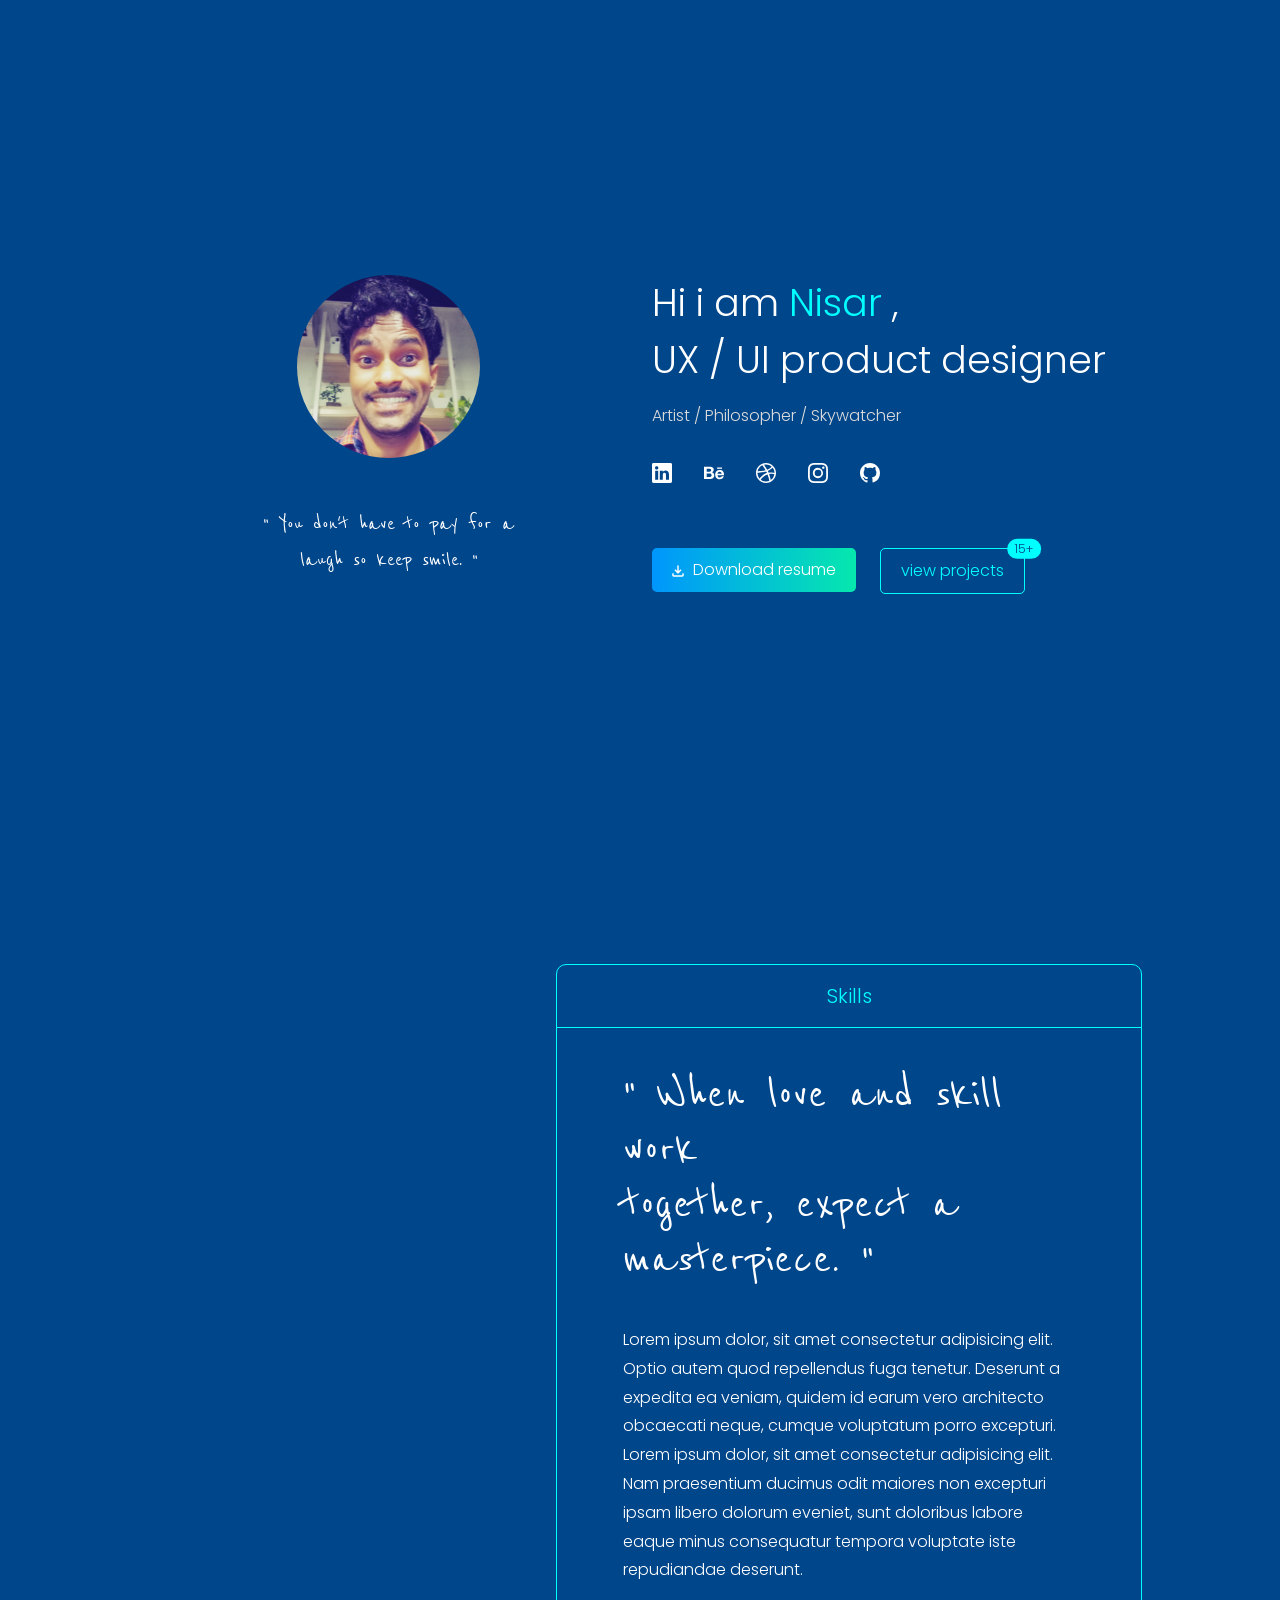
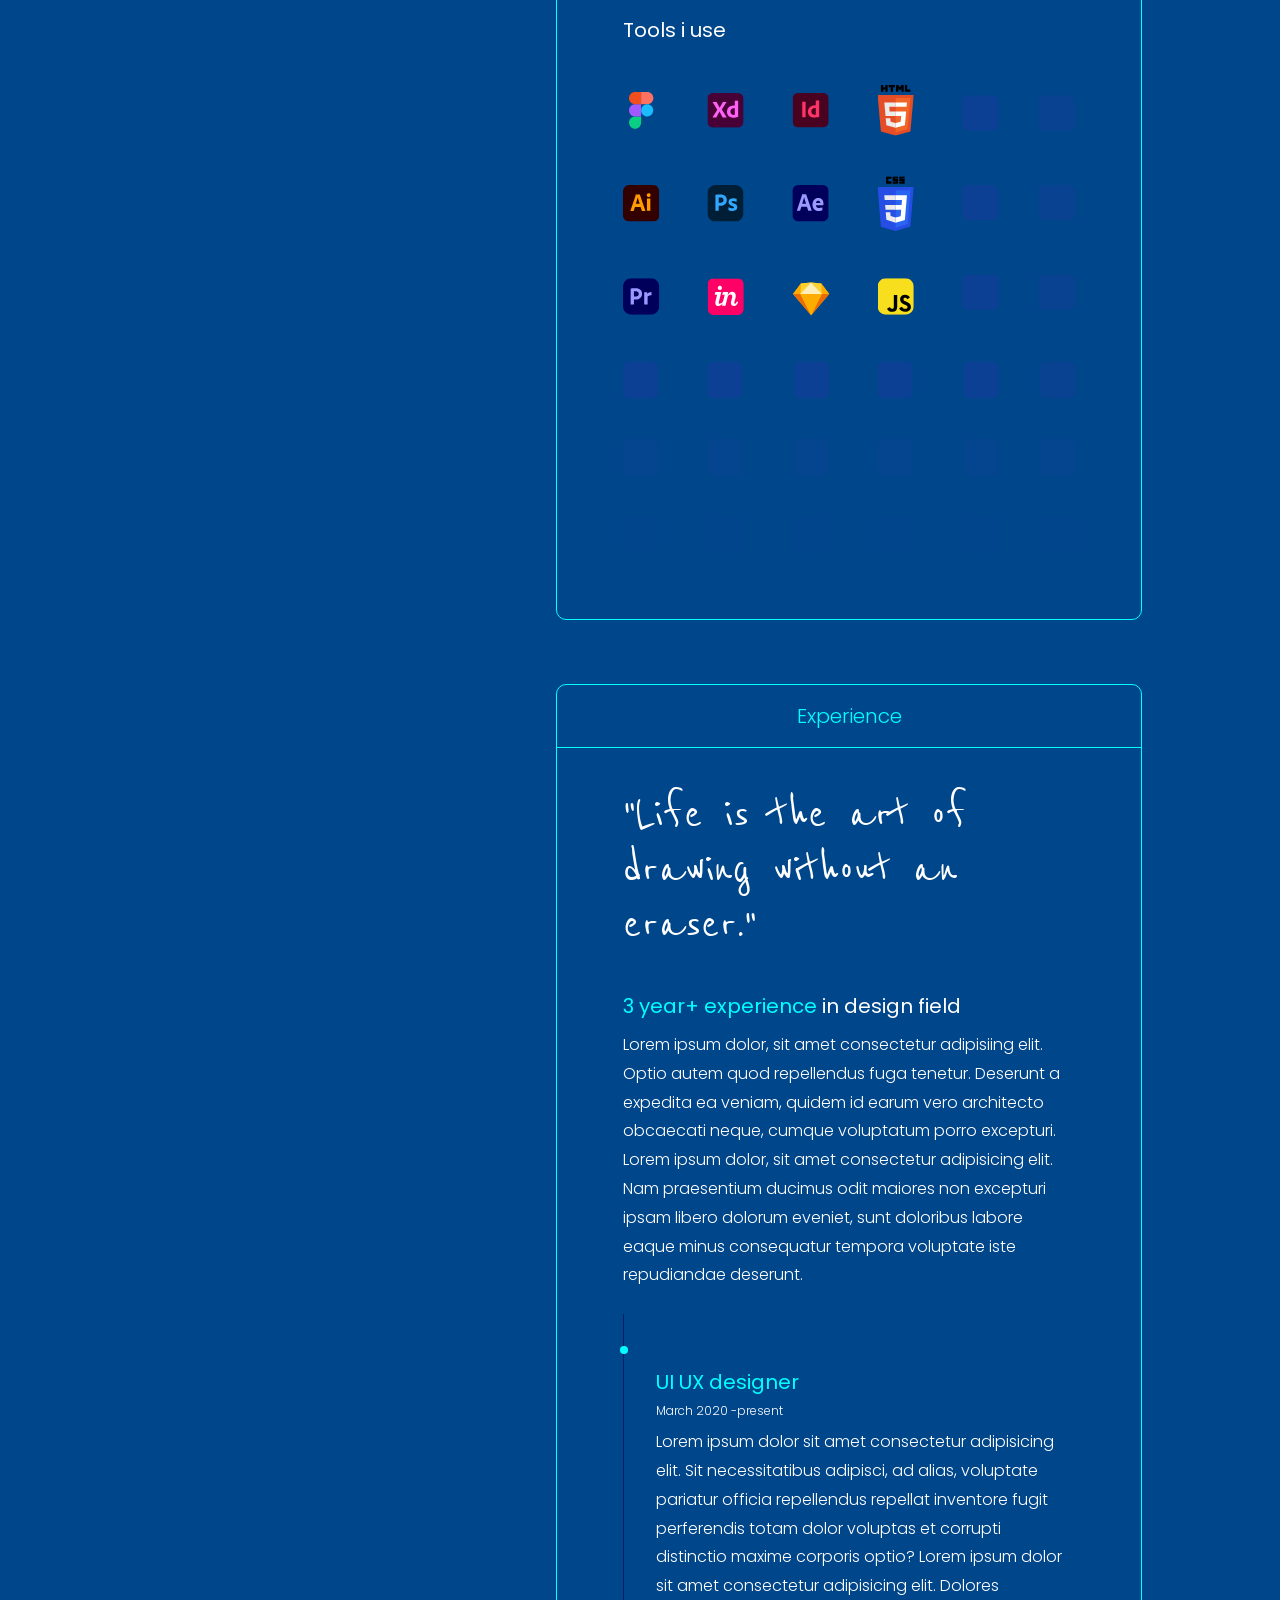
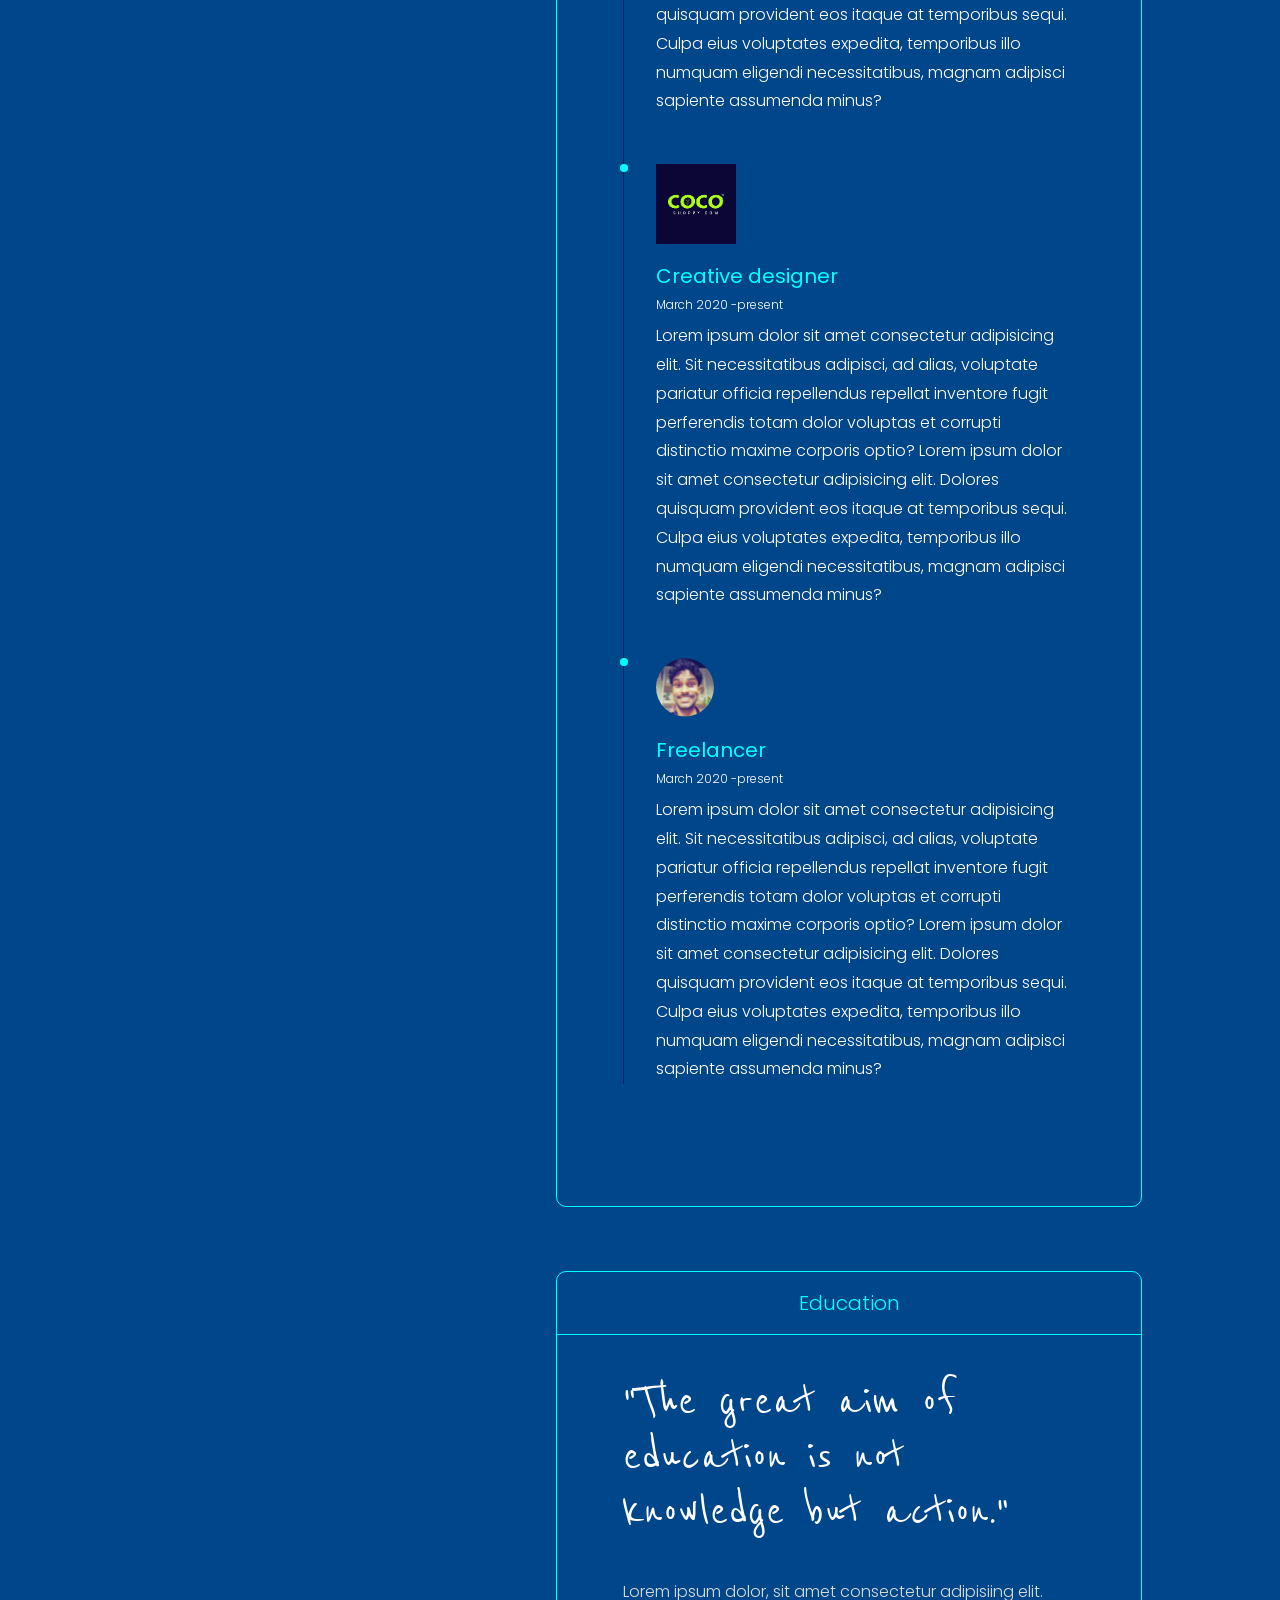
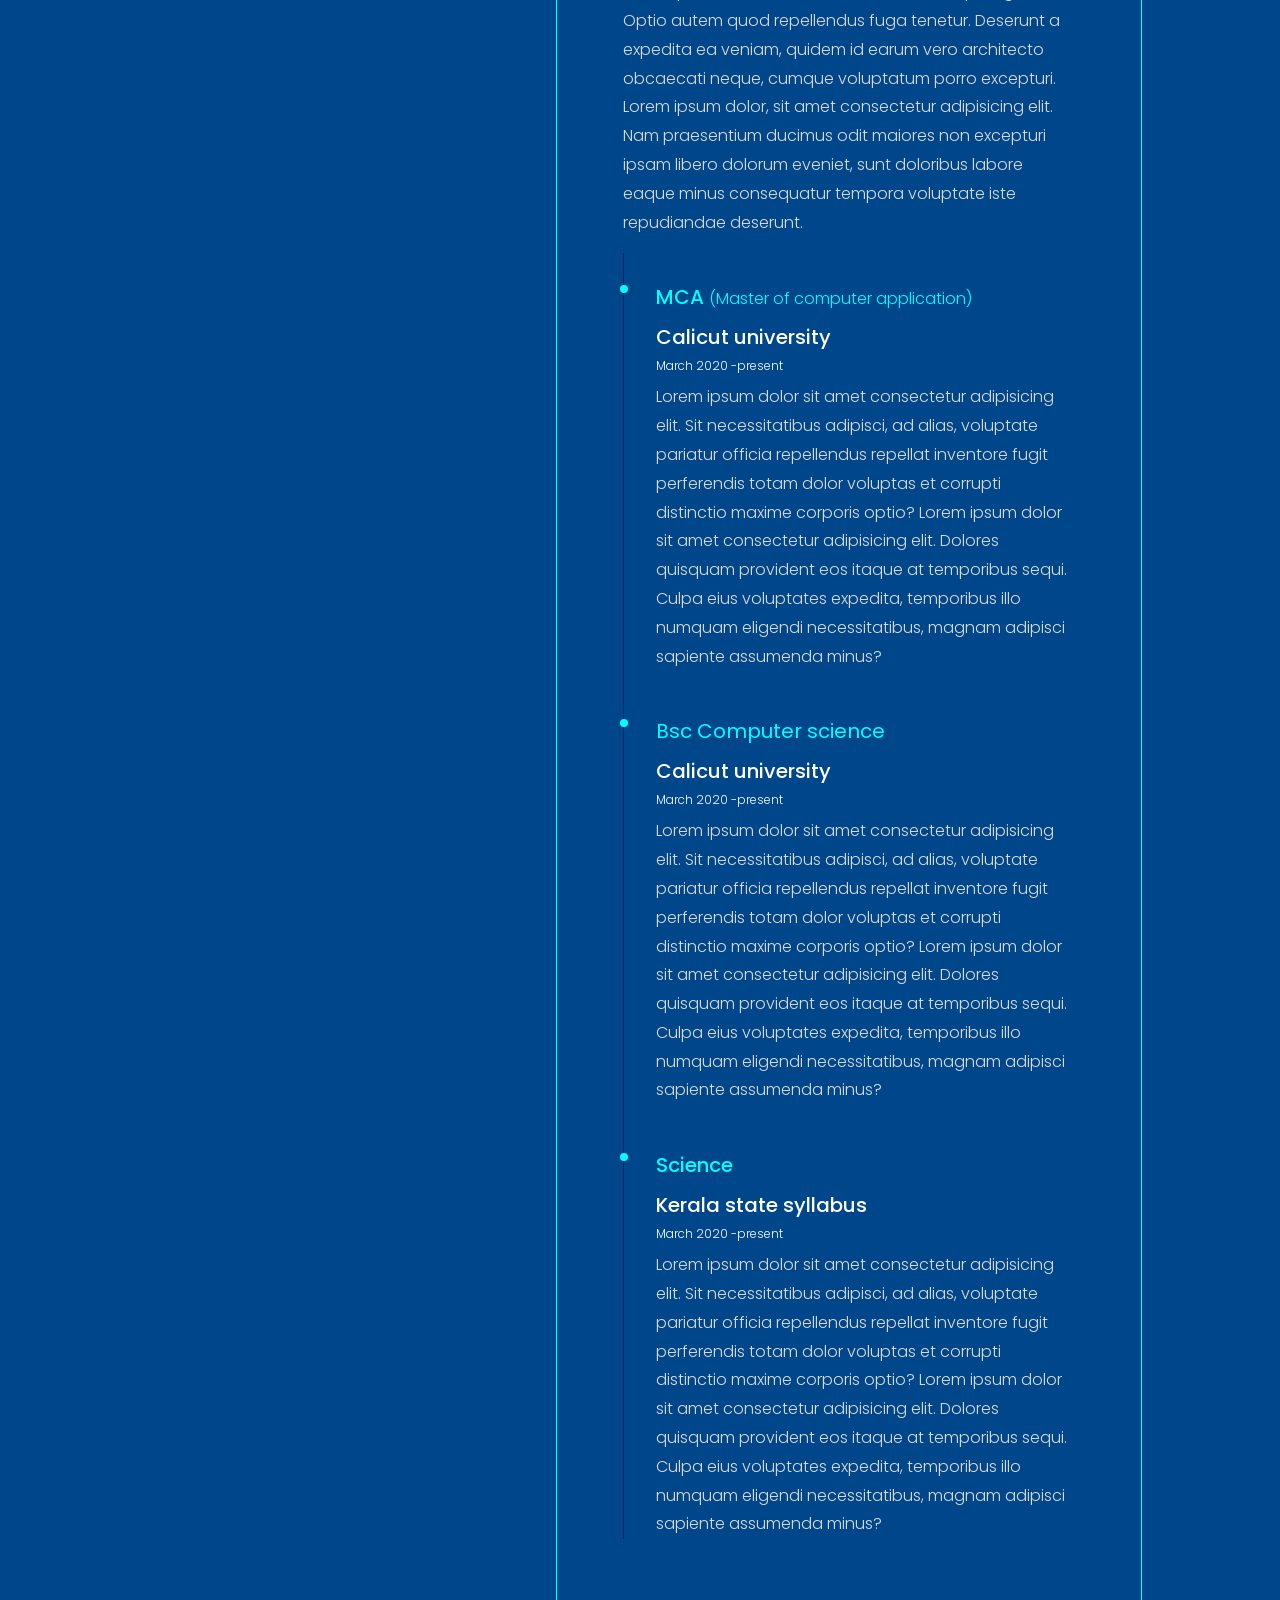
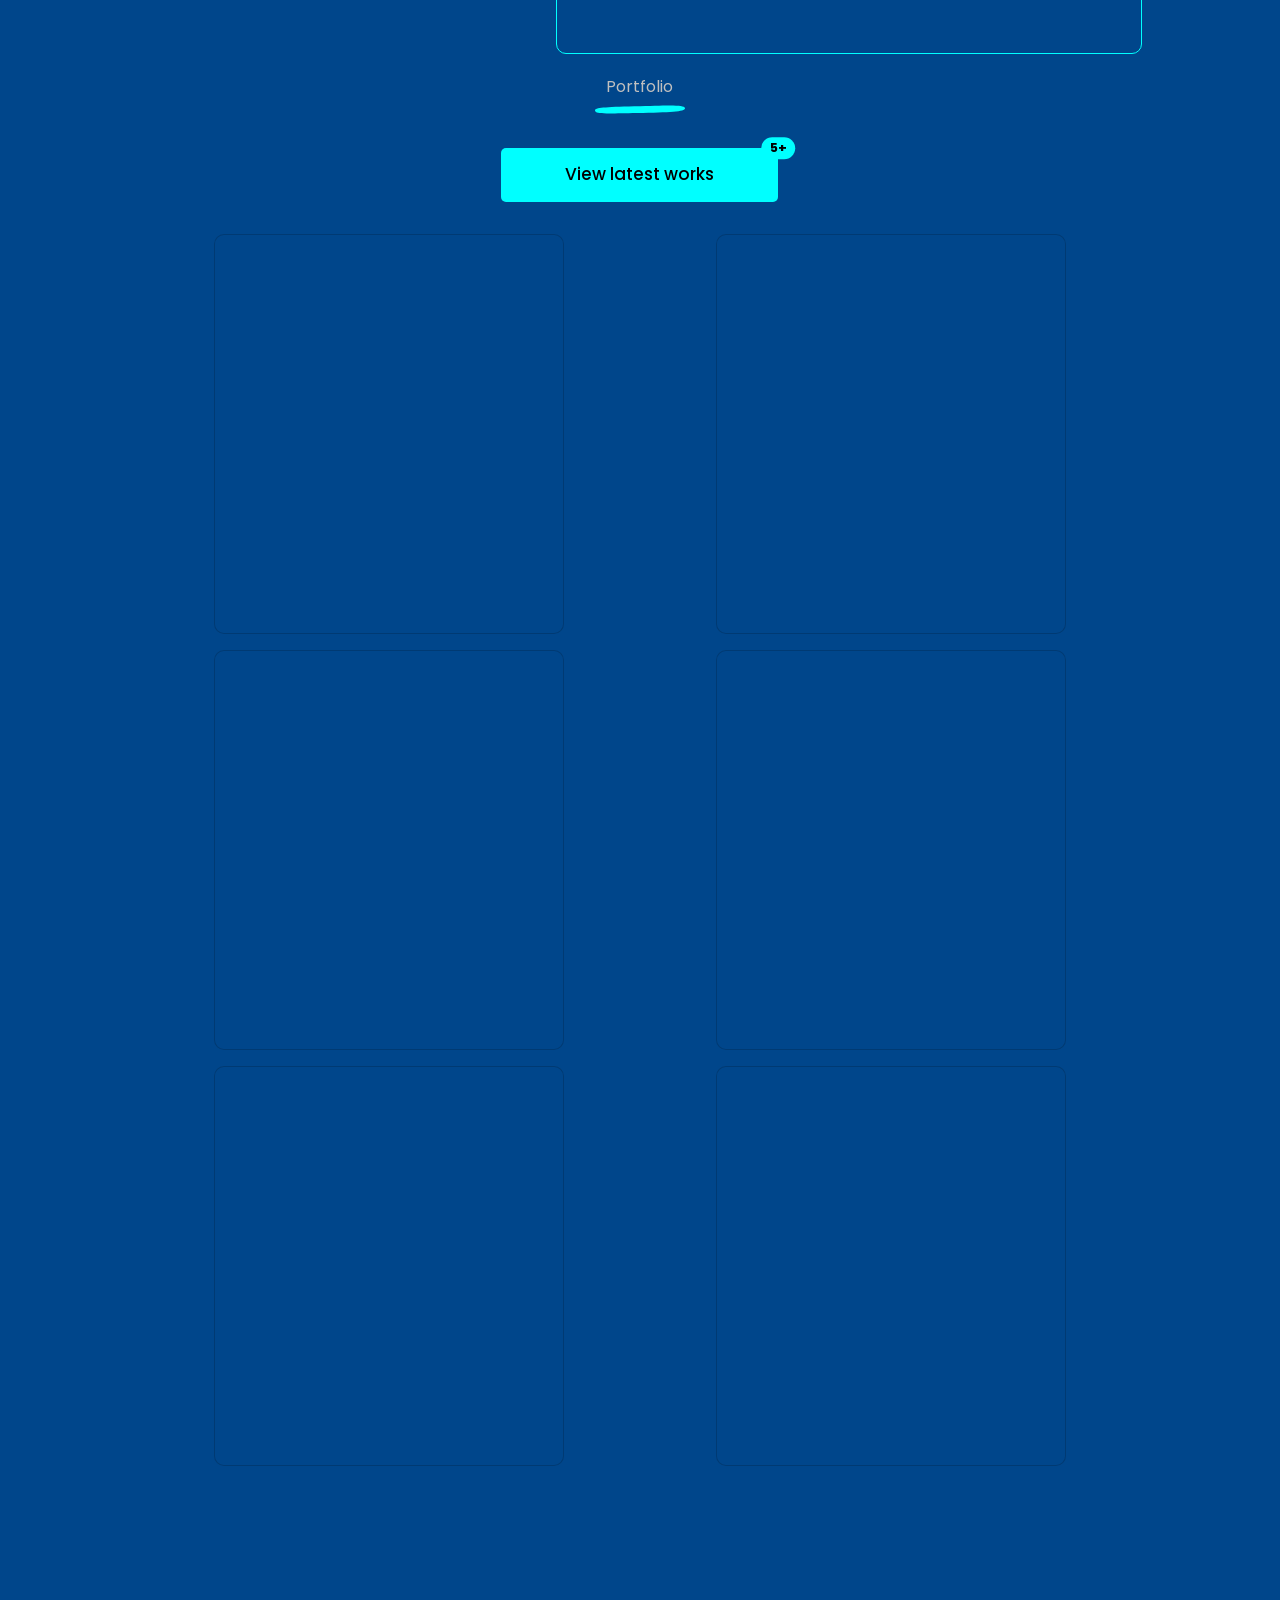
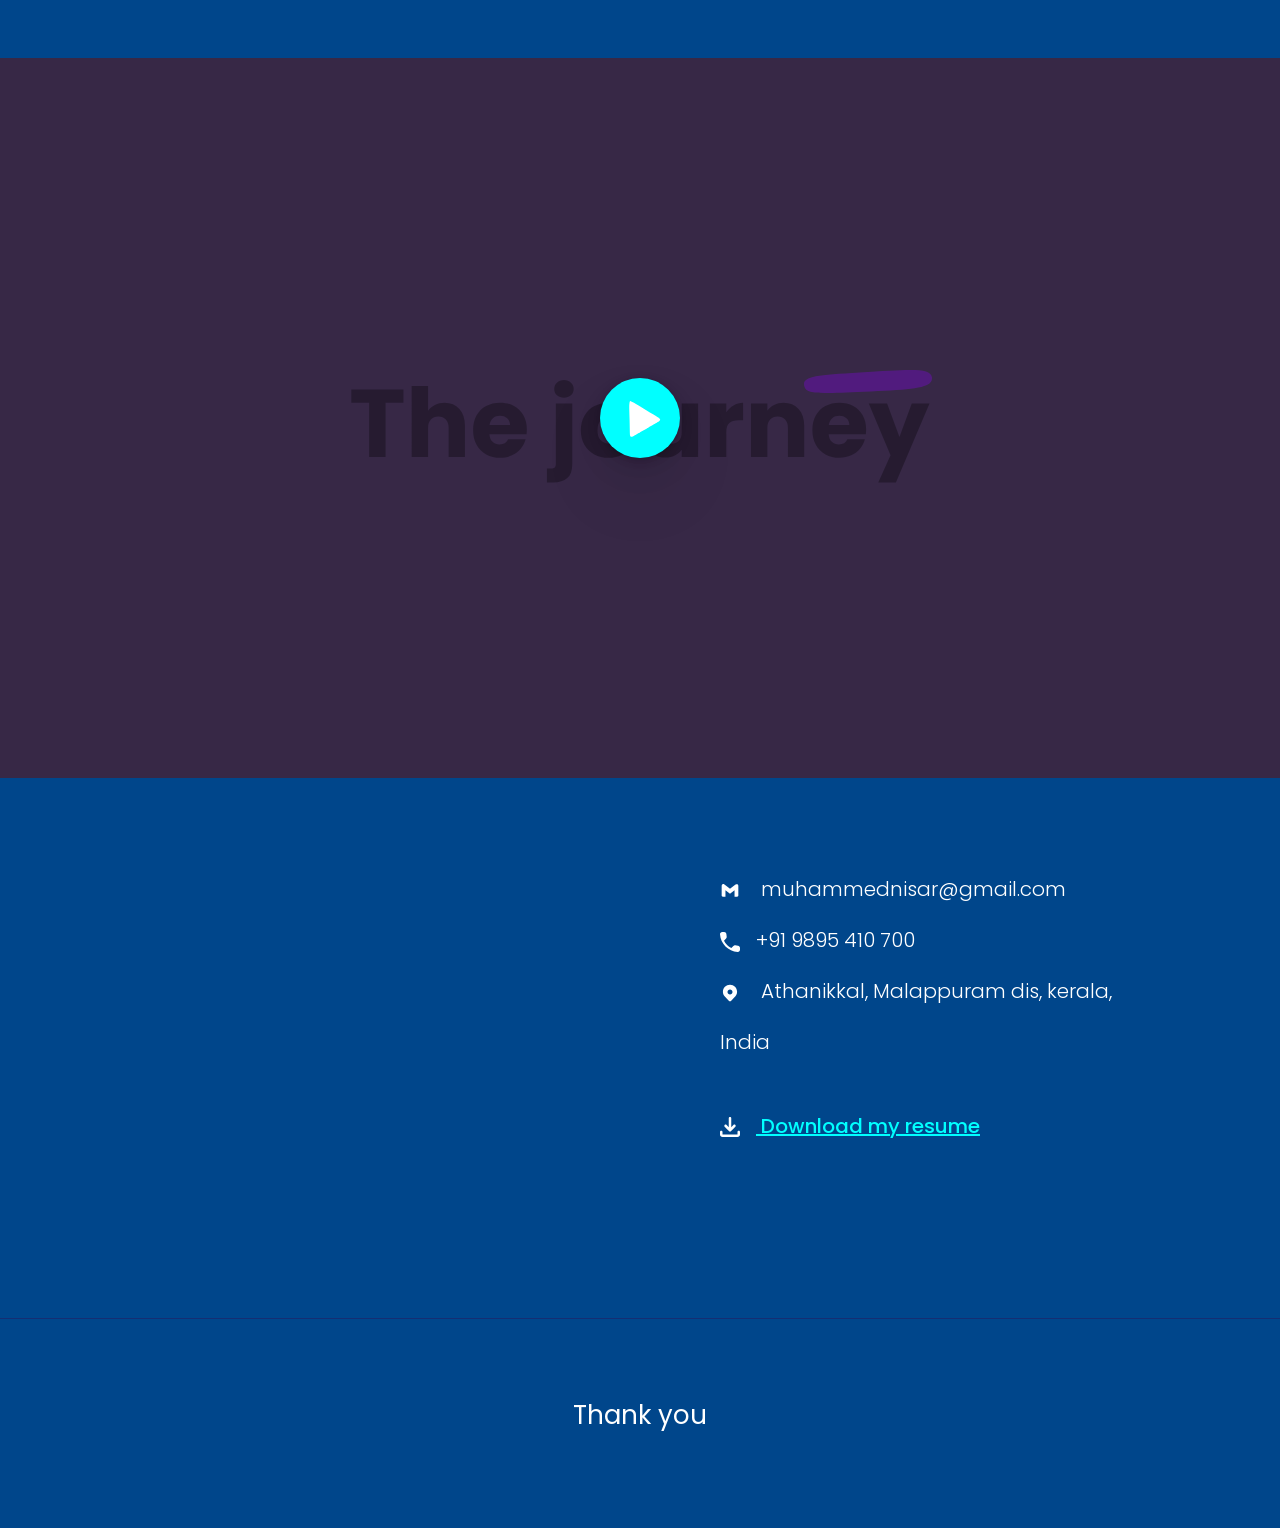
==== commit 07885fe8: "Add files via upload" ====
--- a/index.html
+++ b/index.html
@@ -247,7 +247,7 @@
                             class="btn btn-primary position-relative">
                             view projects
                             <span class="position-absolute top-0 start-100 translate-middle badge rounded-pill "
-                                style="background-color: var(--main);color: var(--bg);">
+                                style="background-color: var(--main);color: var(--bg);font-weight: 300;">
                                 15+
                                 <span class="visually-hidden">unread messages</span>
                             </span>
@@ -268,56 +268,33 @@
 
 
             <div class="row  " id="img_row">
-                <div class="col-sm-6" id="img_div" style="position: relative;">
-
-                  
+                <div class="col-sm-5" id="img_div" style="position: relative;">
+
                     <script src="https://unpkg.com/@lottiefiles/lottie-player@latest/dist/lottie-player.js"></script>
-
-
                     <lottie-player id="illustration" src="https://lottie.host/7d836a25-886f-434c-bcfa-a3576b6ac9f0/qIHpmEaNxn.json" background="transparent" speed="1"  loop autoplay></lottie-player>
              
-             
-                </div>
-                <div class="col-sm-6">
+                </div>
+                <div class="col-sm-7" style="padding: 0;">
 
                     <!-- Skills -->
 
-                    <section>
-                        <div id="skilldiv">
-                            <p style="color: #BFBFBF;">
+                    <section id="section" >
+                        <div class="position-absolute  " id="skilldiv" >
+                            <p style="color: var(--main);margin: 0;"   >
                                 Skills
                             </p>
-                            <span>
-                                <svg id="underline_img" width="146" height="13" viewBox="0 0 146 13" fill="none"
-                                    xmlns="http://www.w3.org/2000/svg">
-                                    <path
-                                        d="M145.933 4.05979C144.565 1.03654 137.365 0 120.957 0H120.684C107.832 0 89.4191 0.647841 63.8057 1.38206C15.1311 2.76412 0 3.62789 0 7.94683C0.0448837 8.57971 0.290727 9.20579 0.729224 9.80398C2.36994 12.2658 9.47971 13 23.9727 13C34.4551 13 48.8569 12.6113 67.9986 12.2658C121.322 11.2724 145.933 10.2791 145.933 4.96677C146.022 4.66594 146.022 4.36062 145.933 4.05979Z"
-                                        fill="var(--main)" />
-                                </svg>
-
-                            </span>
                         </div>
-                        <p id="skill_quote" style="color: var(--wb);line-height: 130%;margin-top: 10px;">
-                            "When love and skill <br> work together, expect <br> a masterpiece."
+                        <p id="skill_quote" style=" font-family: quote;color: var(--wb);margin-top: 35px;">
+                            " When love and skill work <br> together, expect a <br> masterpiece. "
                         </p>
-                        <p id="common_para">
+                        <p  id="common_para" >
                             Lorem ipsum dolor, sit amet consectetur adipisicing elit. Optio autem quod repellendus fuga
                             tenetur. Deserunt a expedita ea veniam, quidem id earum vero architecto obcaecati neque,
                             cumque
                             voluptatum porro excepturi. Lorem ipsum dolor, sit amet consectetur adipisicing elit. Nam
                             praesentium ducimus odit maiores non excepturi ipsam libero dolorum eveniet, sunt doloribus
                             labore eaque minus consequatur tempora voluptate iste repudiandae deserunt.
-                        <ul id="common_para">
-                            <li>
-                                Design thinking
-                            </li>
-                            <li>
-                                Design thinking
-                            </li>
-                            <li>
-                                Design thinking
-                            </li>
-                        </ul>
+                      
                         </p>
                         <!-- <div class="row" style=" color: rgb(109, 109, 109);padding: 0;margin: 0;">
                             <div class="col">
@@ -336,29 +313,22 @@
                             </div>
 
                         </div> -->
-                        <p id="tools" style="color: var(--wb);font-weight: 400;">Tools i use</p>
-                        <img id="tools_img" style="width:100%;margin-top: 10px;" src="tools.svg" alt="">
+                        <p id="tools" style="color: var(--wb);">Tools i use</p>
+                        <img id="tools_img" style="width:100%;margin-top: 40px;" src="tools.svg" alt="">
                         <img id="tools_img1" style="width:100%;margin-top: 12px;padding: 20px 20px;" src="tools1.svg"
                             alt="">
                     </section>
 
                     <!-- Experience -->
 
-                    <section style="margin-top: 2rem;">
-                        <div style="line-height: 1px;">
-                            <p style="color: #BFBFBF;" id="skilldiv">
+                    <section id="section">
+                        <div class="position-absolute" id="skilldiv" >
+                            <p style="color: var(--main);margin: 0;"   >
                                 Experience
                             </p>
-                            <span>
-                                <svg id="underline_img" width="146" height="13" viewBox="0 0 146 13" fill="none"
-                                    xmlns="http://www.w3.org/2000/svg">
-                                    <path
-                                        d="M145.933 4.05979C144.565 1.03654 137.365 0 120.957 0H120.684C107.832 0 89.4191 0.647841 63.8057 1.38206C15.1311 2.76412 0 3.62789 0 7.94683C0.0448837 8.57971 0.290727 9.20579 0.729224 9.80398C2.36994 12.2658 9.47971 13 23.9727 13C34.4551 13 48.8569 12.6113 67.9986 12.2658C121.322 11.2724 145.933 10.2791 145.933 4.96677C146.022 4.66594 146.022 4.36062 145.933 4.05979Z"
-                                        fill="var(--main)" />
-                                </svg>
-                            </span>
+                           
                         </div>
-                        <p id="skill_quote" style="color: var(--wb);line-height: 130%;margin-top: 20px;">
+                        <p id="skill_quote" style=" font-family: quote;color: var(--wb);margin-top: 35px;">
                             "Life is the art of <br> drawing without an <br> eraser."
                         </p>
                         <p id="expyear" style="margin-bottom: 10px;font-weight: 400;color: var(--wb);"> <span
@@ -373,9 +343,7 @@
                             labore eaque minus consequatur tempora voluptate iste repudiandae deserunt.
                         </p>
 
-                    </section>
-
-                    <section>
+                    
                         <!-- Section: Timeline -->
                         <section class="py-2" style="color: var(--wb);">
                             <ul class="timeline " id="timeline" style="padding-top: 2rem;">
@@ -445,21 +413,14 @@
 
                     <!-- education -->
 
-                    <section style="margin-top: 4rem;">
-                        <div style="line-height: 1px;">
-                            <p id="skilldiv" style="font-weight: 400;color: #BFBFBF;">
+                    <section id="section">
+                        <div class="position-absolute" id="skilldiv" >
+                            <p  style="color: var(--main);margin: 0;">
                                 Education
                             </p>
-                            <span>
-                                <svg id="underline_img" width="146" height="13" viewBox="0 0 146 13" fill="none"
-                                    xmlns="http://www.w3.org/2000/svg">
-                                    <path
-                                        d="M145.933 4.05979C144.565 1.03654 137.365 0 120.957 0H120.684C107.832 0 89.4191 0.647841 63.8057 1.38206C15.1311 2.76412 0 3.62789 0 7.94683C0.0448837 8.57971 0.290727 9.20579 0.729224 9.80398C2.36994 12.2658 9.47971 13 23.9727 13C34.4551 13 48.8569 12.6113 67.9986 12.2658C121.322 11.2724 145.933 10.2791 145.933 4.96677C146.022 4.66594 146.022 4.36062 145.933 4.05979Z"
-                                        fill="var(--main)" />
-                                </svg>
-                            </span>
+                        
                         </div>
-                        <p id="skill_quote" style="color: var(--wb);line-height: 130%;margin-top: 20px;">
+                        <p id="skill_quote" style=" font-family: quote;color: var(--wb);margin-top: 35px;">
                             "The great aim of <br> education is not <br> knowledge but action."
                         </p>
 
@@ -474,8 +435,8 @@
                             labore eaque minus consequatur tempora voluptate iste repudiandae deserunt.
                         </p>
 
-                    </section>
-                    <section class="py-2" style="color: white;">
+                    
+                    
                         <ul class="timeline " style="padding-top: 2rem;">
                             <li class="timeline-item mb-5">
 
@@ -483,10 +444,10 @@
                                     <span style="font-size: medium;font-weight: 300;"> (Master of computer
                                         application)</span>
                                 </h5>
-                                <h5>
+                                <h5 style="color: var(--wb);">
                                     Calicut university
                                 </h5>
-                                <p class=" mb-2 " style="font-size: 12px;color: var(--time);font-weight: 300;">March
+                                <p class=" mb-2 " style="font-size: 12px;color: var(--wb);font-weight: 300;">March
                                     2020
                                     -present</p>
                                 <p id="common_para" style=" color: var(--text);      ">
@@ -502,14 +463,14 @@
                             </li>
                             <li class="timeline-item mb-5">
 
-                                <h5 style="font-size: 20px;font-weight: 500;color: var(--main);margin-bottom: 1rem;">Bsc
+                                <h5 style="font-size: 20px;font-weight: 400;color: var(--main);margin-bottom: 1rem;">Bsc
                                     Computer science
 
                                 </h5>
-                                <h5>
+                                <h5 style="color: var(--wb);">
                                     Calicut university
                                 </h5>
-                                <p class=" mb-2 " style="font-size: 12px;color:var(--time);font-weight: 300;">March 2020
+                                <p class=" mb-2 " style="font-size: 12px;color:var(--wb);font-weight: 300;">March 2020
                                     -present</p>
                                 <p id="common_para" style="color:var(--text);">
                                     Lorem ipsum dolor sit amet consectetur adipisicing elit. Sit
@@ -528,10 +489,10 @@
                                     Science
 
                                 </h5>
-                                <h5>
+                                <h5 style="color: var(--wb);">
                                     Kerala state syllabus
                                 </h5>
-                                <p class=" mb-2 " style="font-size: 12px;color: var(--time);font-weight: 300;">March
+                                <p class=" mb-2 " style="font-size: 12px;color: var(--wb);font-weight: 300;">March
                                     2020
                                     -present</p>
                                 <p id="common_para" style=" color: var(--text);      ">
@@ -567,7 +528,7 @@
             <div class="row  " style=" display: flex;text-align: center; ">
                 <div class="col">
                     <div style="line-height: 1px;">
-                        <p id="skilldiv" style="font-weight: 400;color: #BFBFBF;">
+                        <p style="font-weight: 400;color: #BFBFBF;">
                             Portfolio
                         </p>
                         <span>
--- a/nisar.css
+++ b/nisar.css
@@ -3,8 +3,18 @@
   font-family: "quote";
   src: url(ReenieBeanie-Regular.ttf);
 }
-
-
+@font-face {
+  font-family: "poppins_medium";
+  src: url(Poppins-Medium.ttf);
+}
+@font-face {
+  font-family: "poppins_regular";
+  src: url(Poppins-Regular.ttf);
+}
+@font-face {
+  font-family: "poppins_light";
+  src: url(Poppins-Light.ttf);
+}
 
 :root{
   /* --main:#00ef00; */
@@ -48,7 +58,9 @@
     width: 183px;
     height: 183px;
   }
-
+  #section{
+    border: 1px solid var(--main);border-radius: 10px;padding: 66px;position: relative;margin-top: 4rem;
+  }
 
   /* #sm_icons{
     text-align: center;
@@ -182,21 +194,25 @@
     display: none;
   }
   #illustration{
-    height: 85vh;
+    height: 70vh;
     position: sticky;top: 14vh;
   }
 
   #skill_quote{
-    font-size: 48px;
-    font-weight: 500;
+    font-size: 53px;
     margin-bottom: 40px;
+    line-height: 55px;
   }
   #skilldiv p{
-    font-size: 20px;font-weight: 400;
+    font-size: 20px;font-weight:300;
 
   }
   #skilldiv{
-    line-height: 1px;
+    width: 100%;
+    height: 63px;
+    border-bottom: 1px solid var(--main);border-radius: 10px 10px 0 0;display: flex;justify-content: center;align-items: center;
+    top: 0;
+    right: 0;
   }
   #underline_img{
 
@@ -237,15 +253,12 @@
   .card{
     width: 350px;
   }
+  
   #common_para{
+    color: var(--mainsub);
+    line-height: 180%;
     font-size: 16px;
-    font-weight: 300;
-  }
-  #common_para{
-    color: var(--text);
-    font-weight: 300;
-    line-height: 25px;
-    text-align: justify;
+    font-family: poppins_light;
   }
   #page1{
     height: 100vh;
@@ -262,6 +275,12 @@
 
 
 @media only screen and (max-width: 576px) {
+
+
+  #section{
+    border: 1px solid var(--main);border-radius: 10px;padding: 26px;position: relative;margin-top: 4rem;
+  }
+
   #smile{
     font-size: 20px;
   }
@@ -331,7 +350,11 @@
 
   
   #skilldiv{
-    line-height: 0;
+    width: 100%;
+    height: 50px;
+    border-bottom: 1px solid var(--main);border-radius: 10px 10px 0 0;display: flex;justify-content: center;align-items: center;
+    top: 0;
+    right: 0;
   }
   #illucircle{
     display: flex;
@@ -352,9 +375,11 @@
     
   }
   #skill_quote{
-    font-size: 25px;
+    font-size: 36px;
     font-weight: 500;
     margin-bottom: 20px;
+    line-height: 45px;
+
   }
 
   #headline {
@@ -406,10 +431,10 @@
     margin: 0;
   }
   #common_para{
-    font-size: 16px;
-    color: var(--text);
-    font-weight: 300;
-    text-align: justify;
+    font-size: 13px;
+    color: var(--mainsub);
+    font-weight: lighter;
+    font-family: poppins_light;
   }
   #hidden{
     display: none;
@@ -552,7 +577,7 @@
 
 
 .timeline {
-  border-left: 1px solid hsl(0, 0%, 22%);
+  border-left: 1px solid rgb(8, 31, 102);
   position: relative;
   list-style: none;
 }
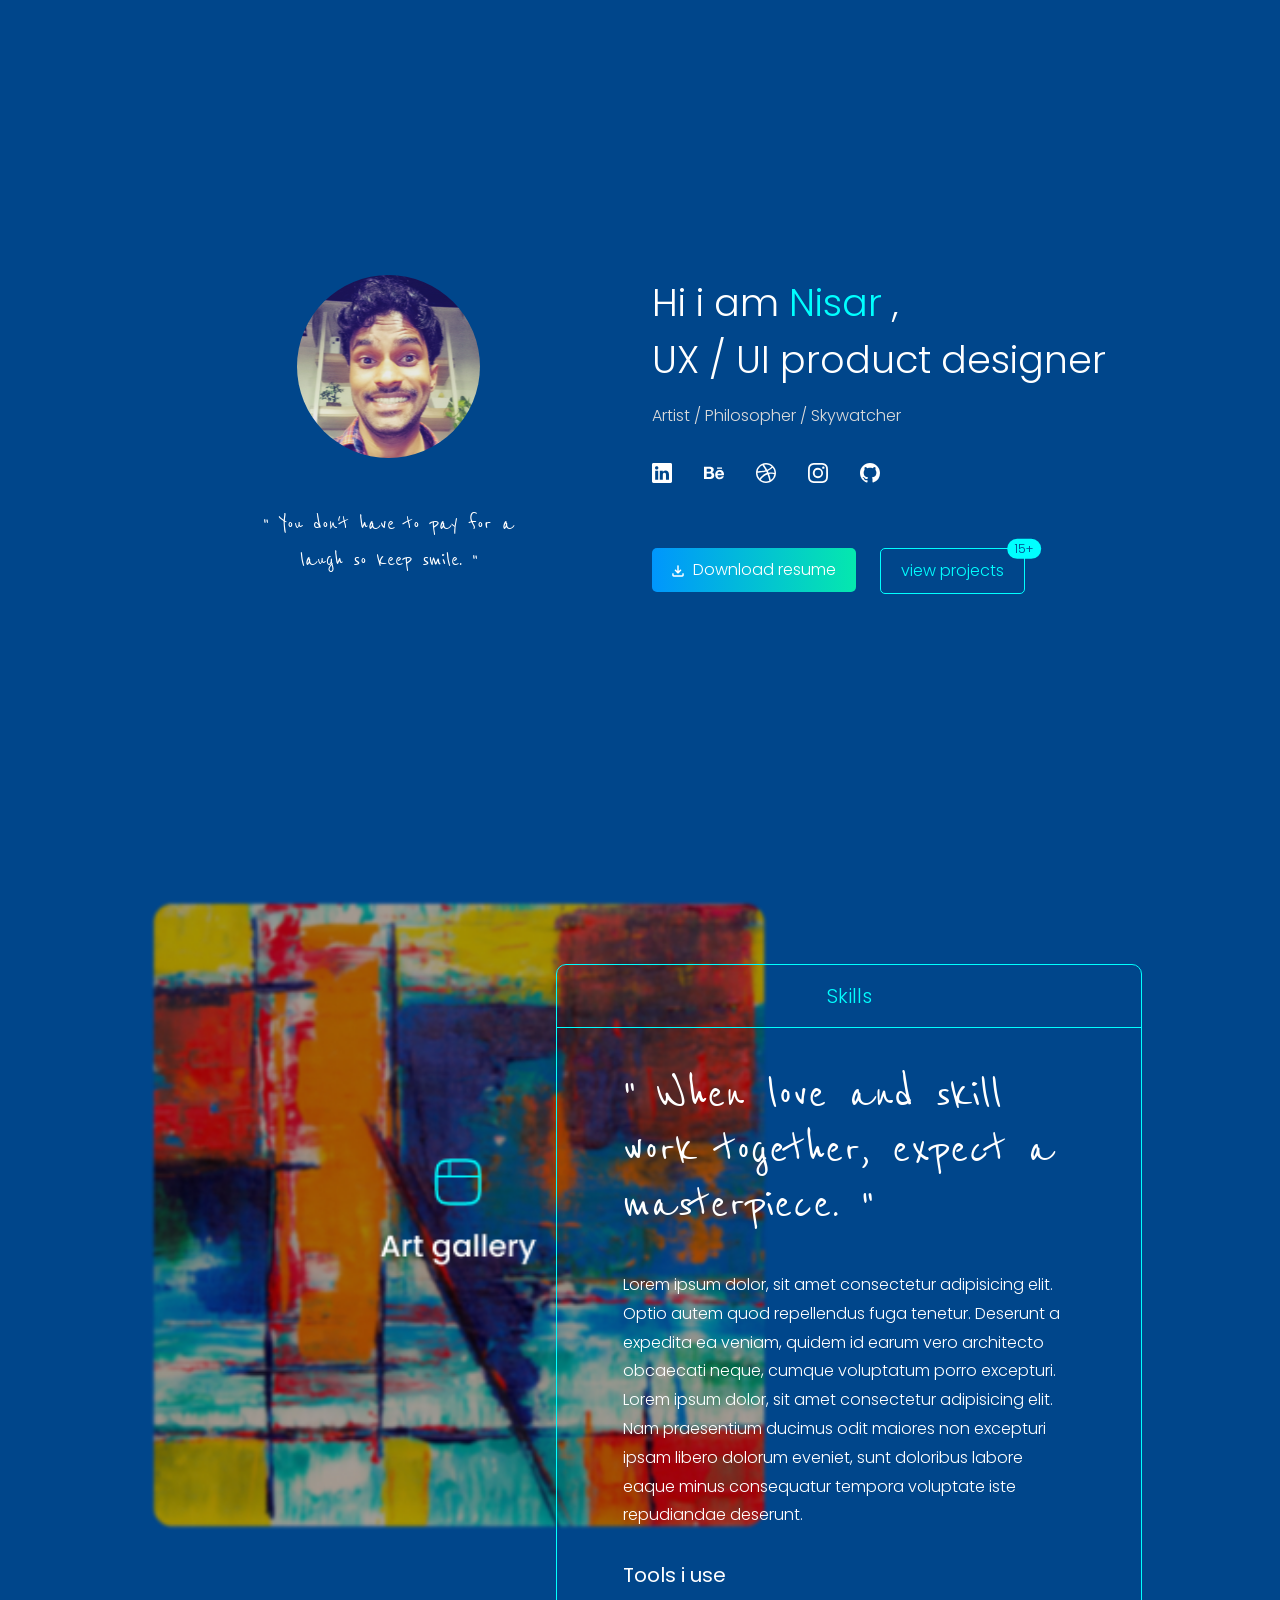
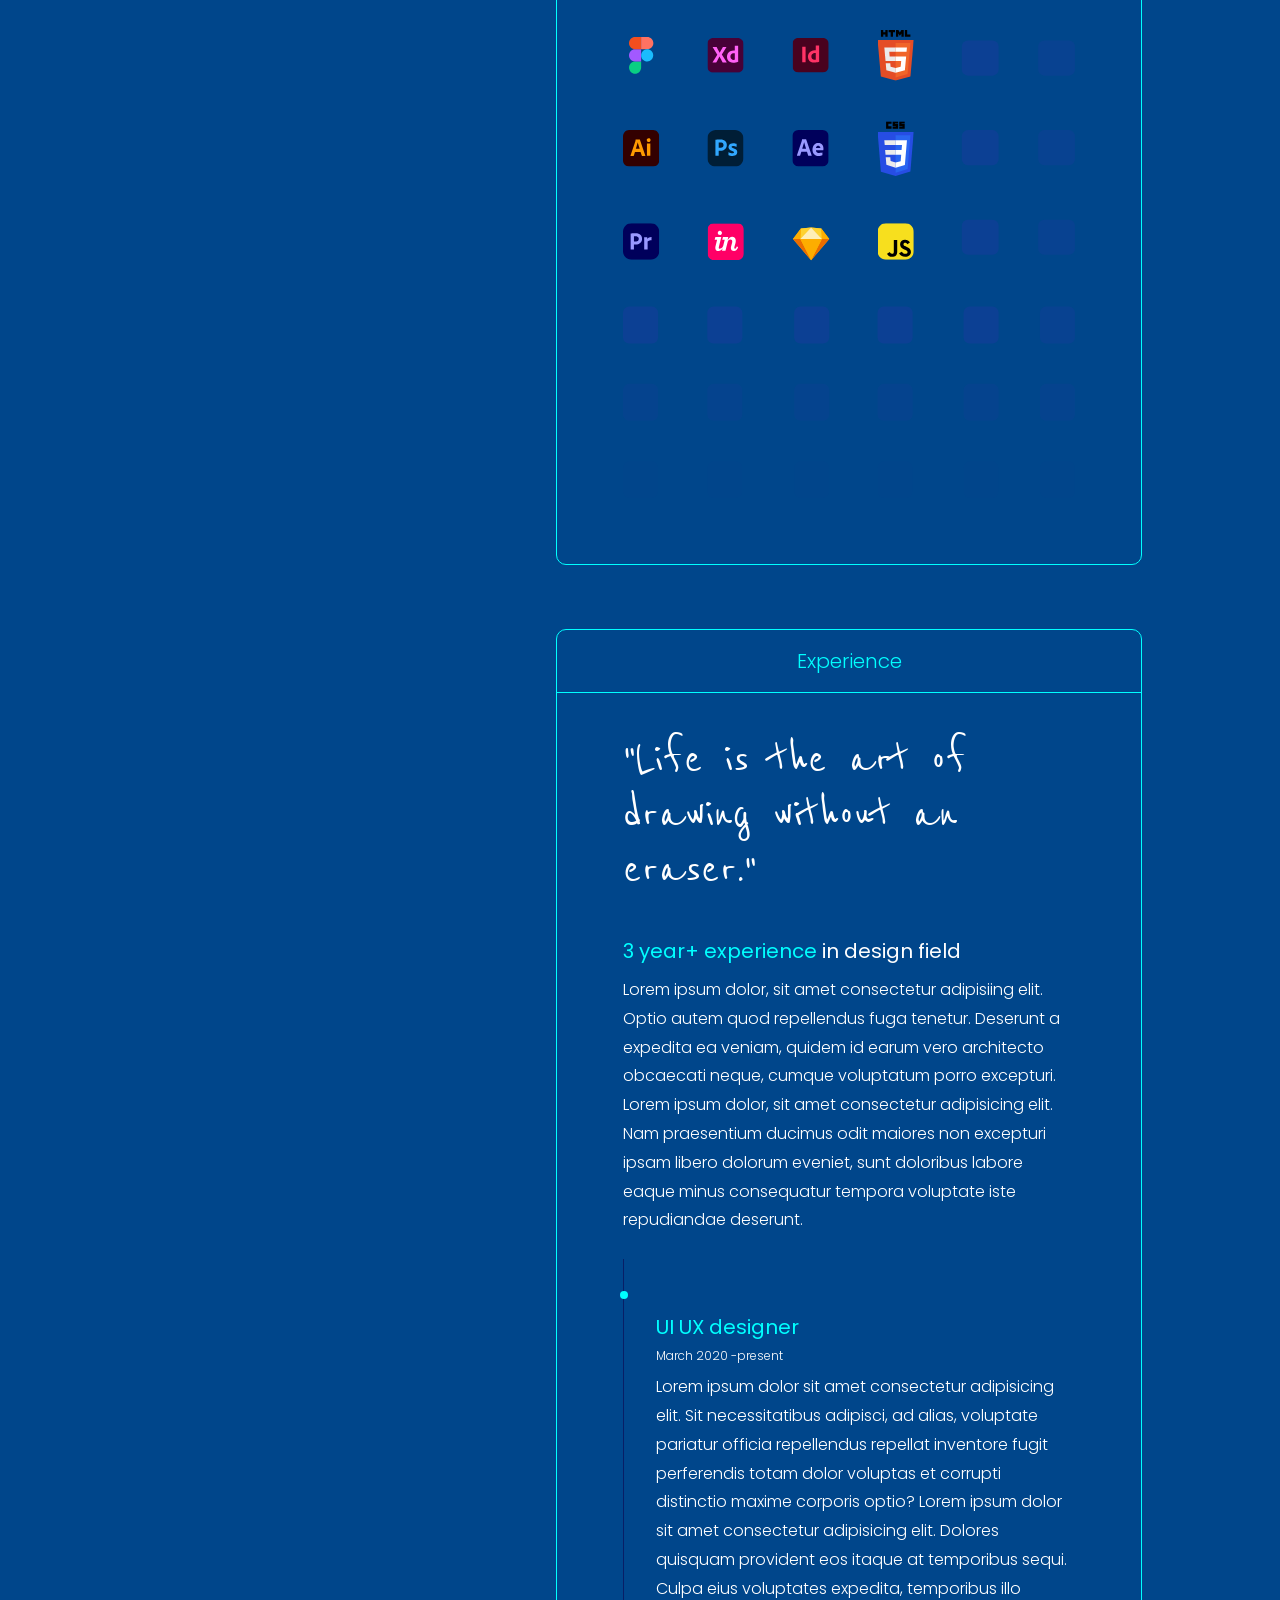
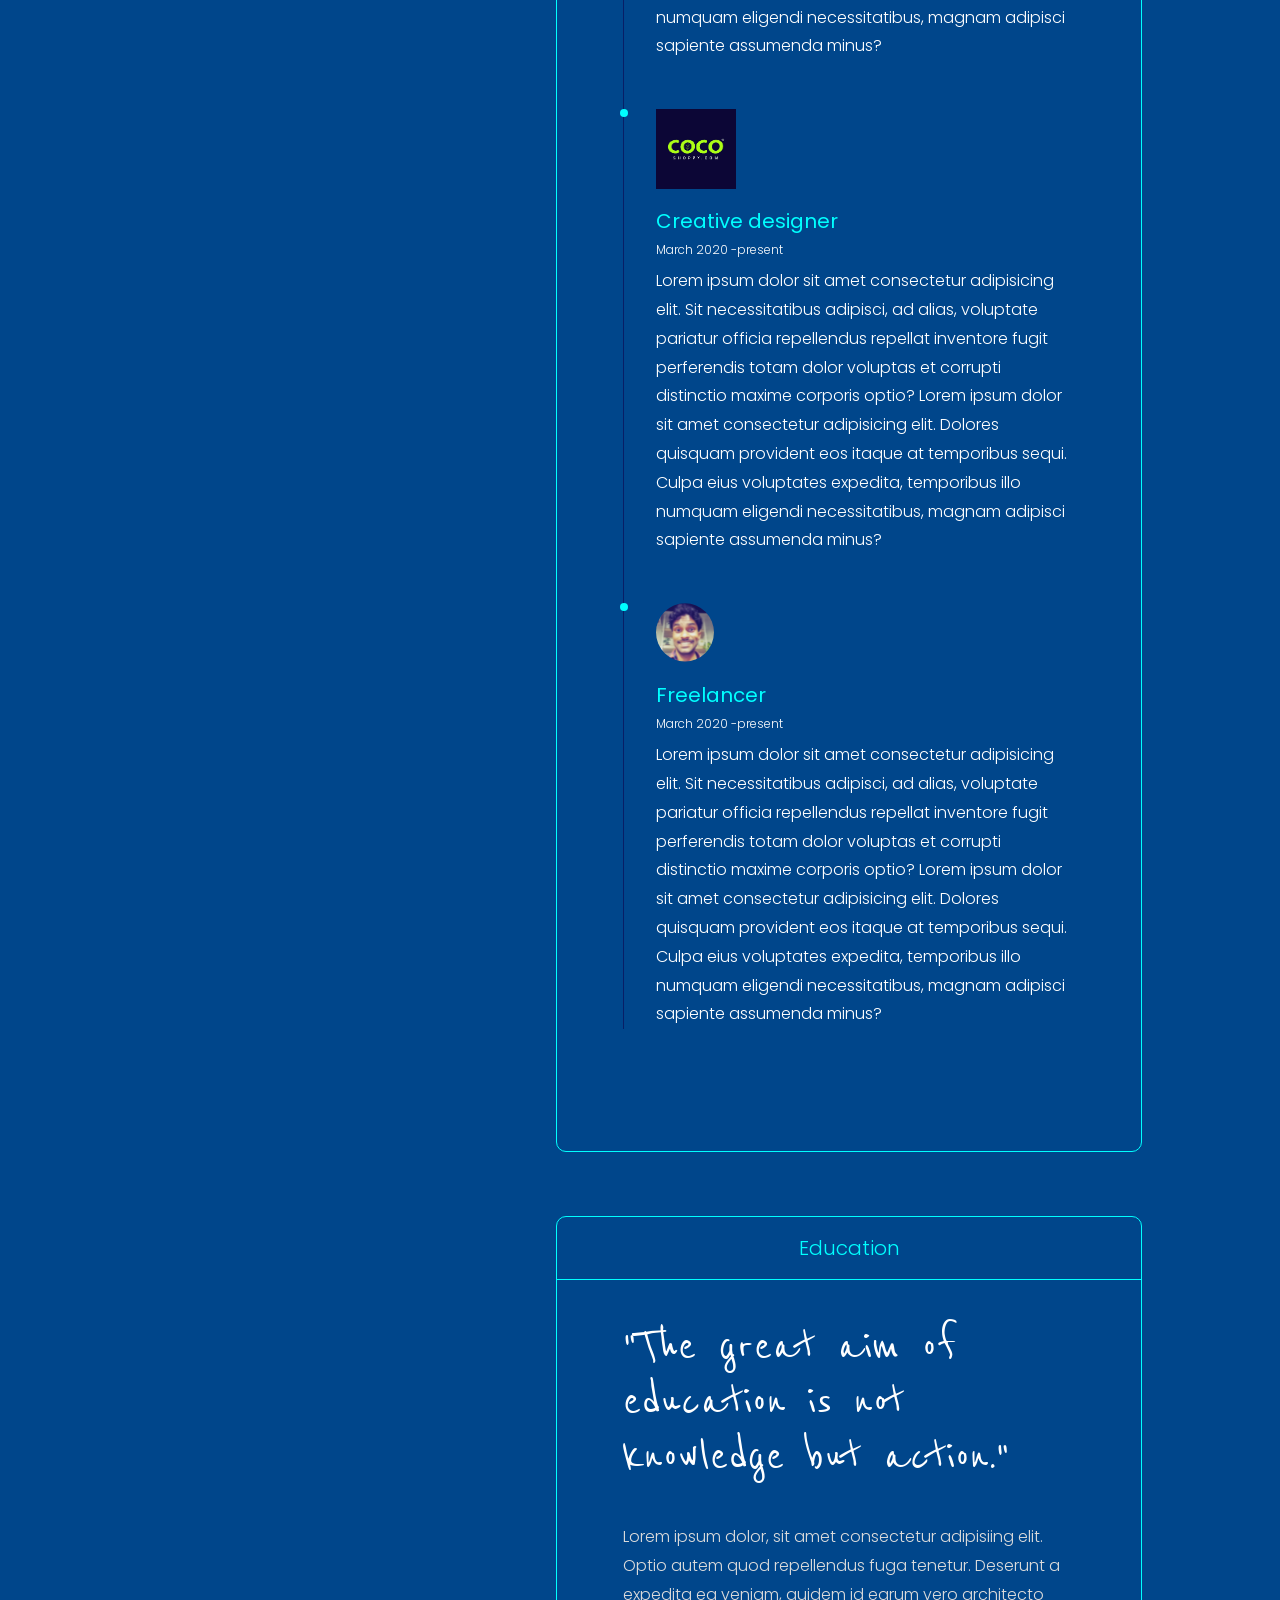
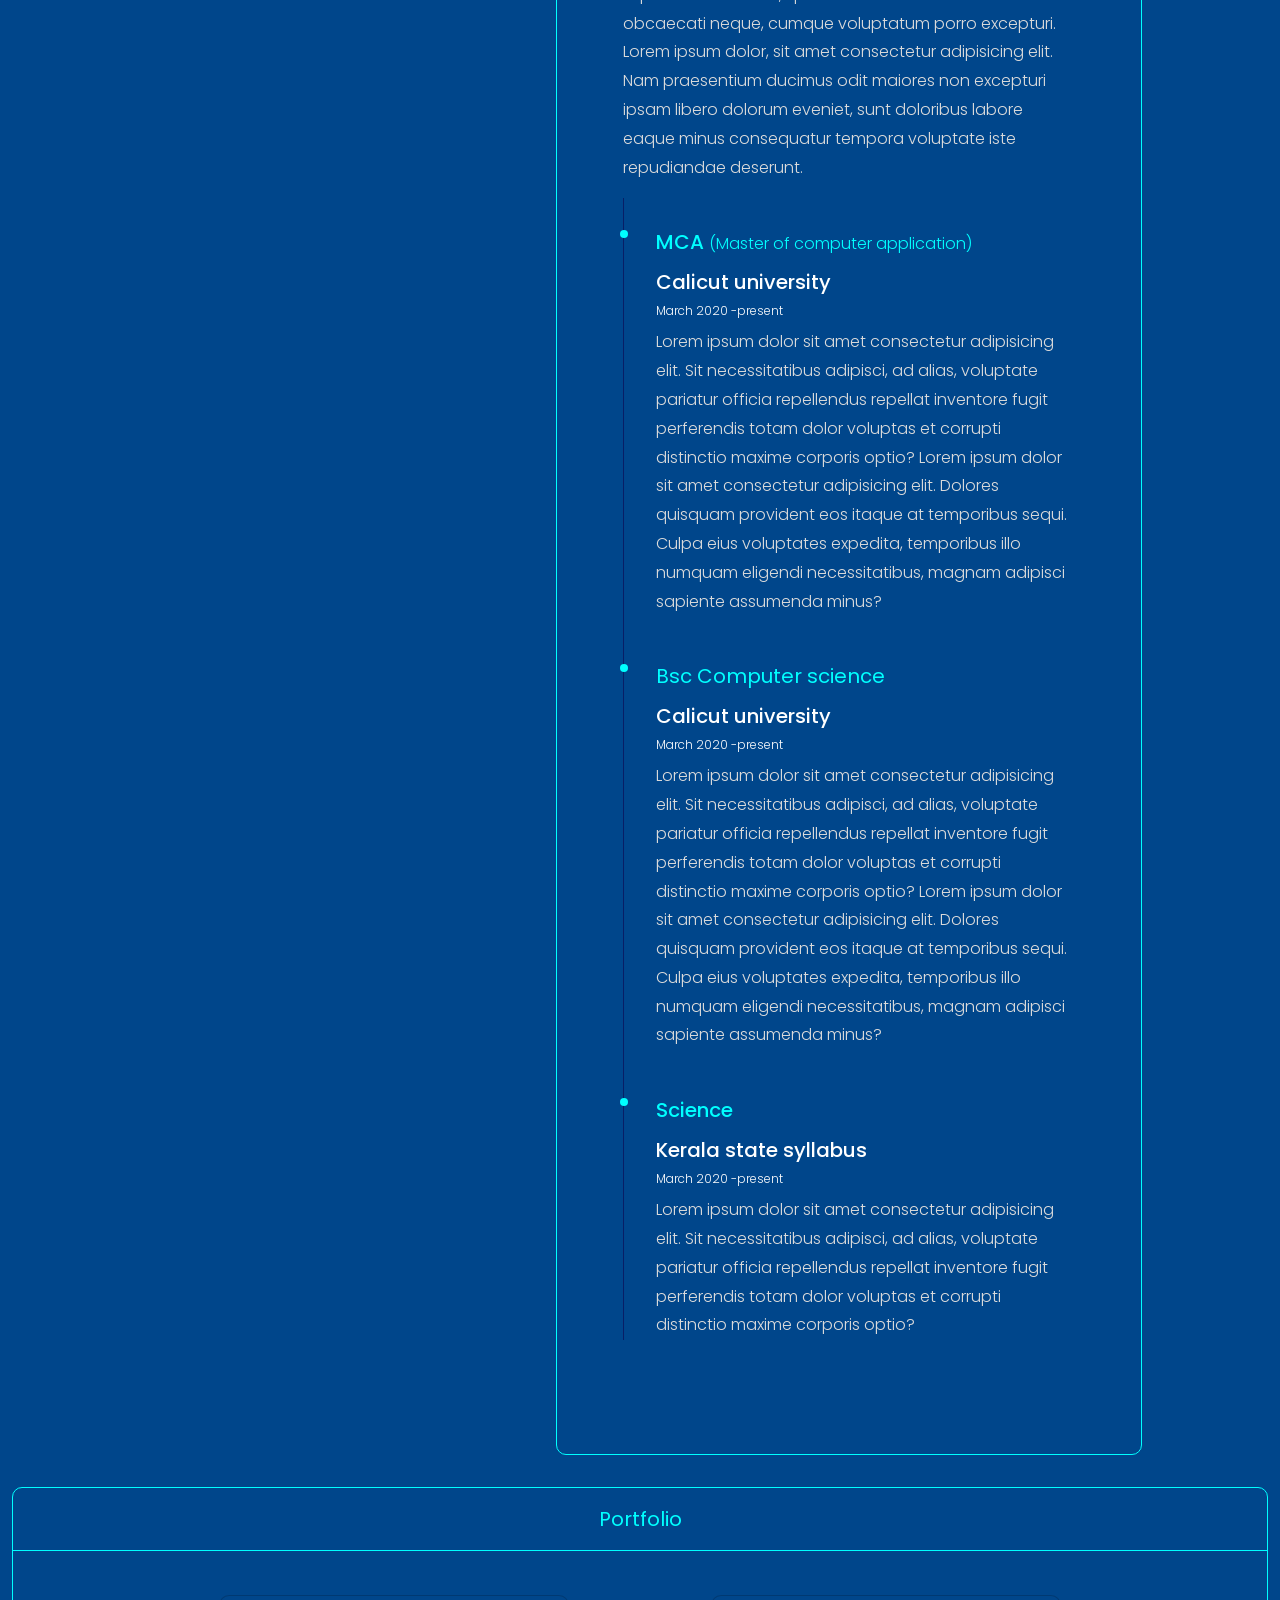
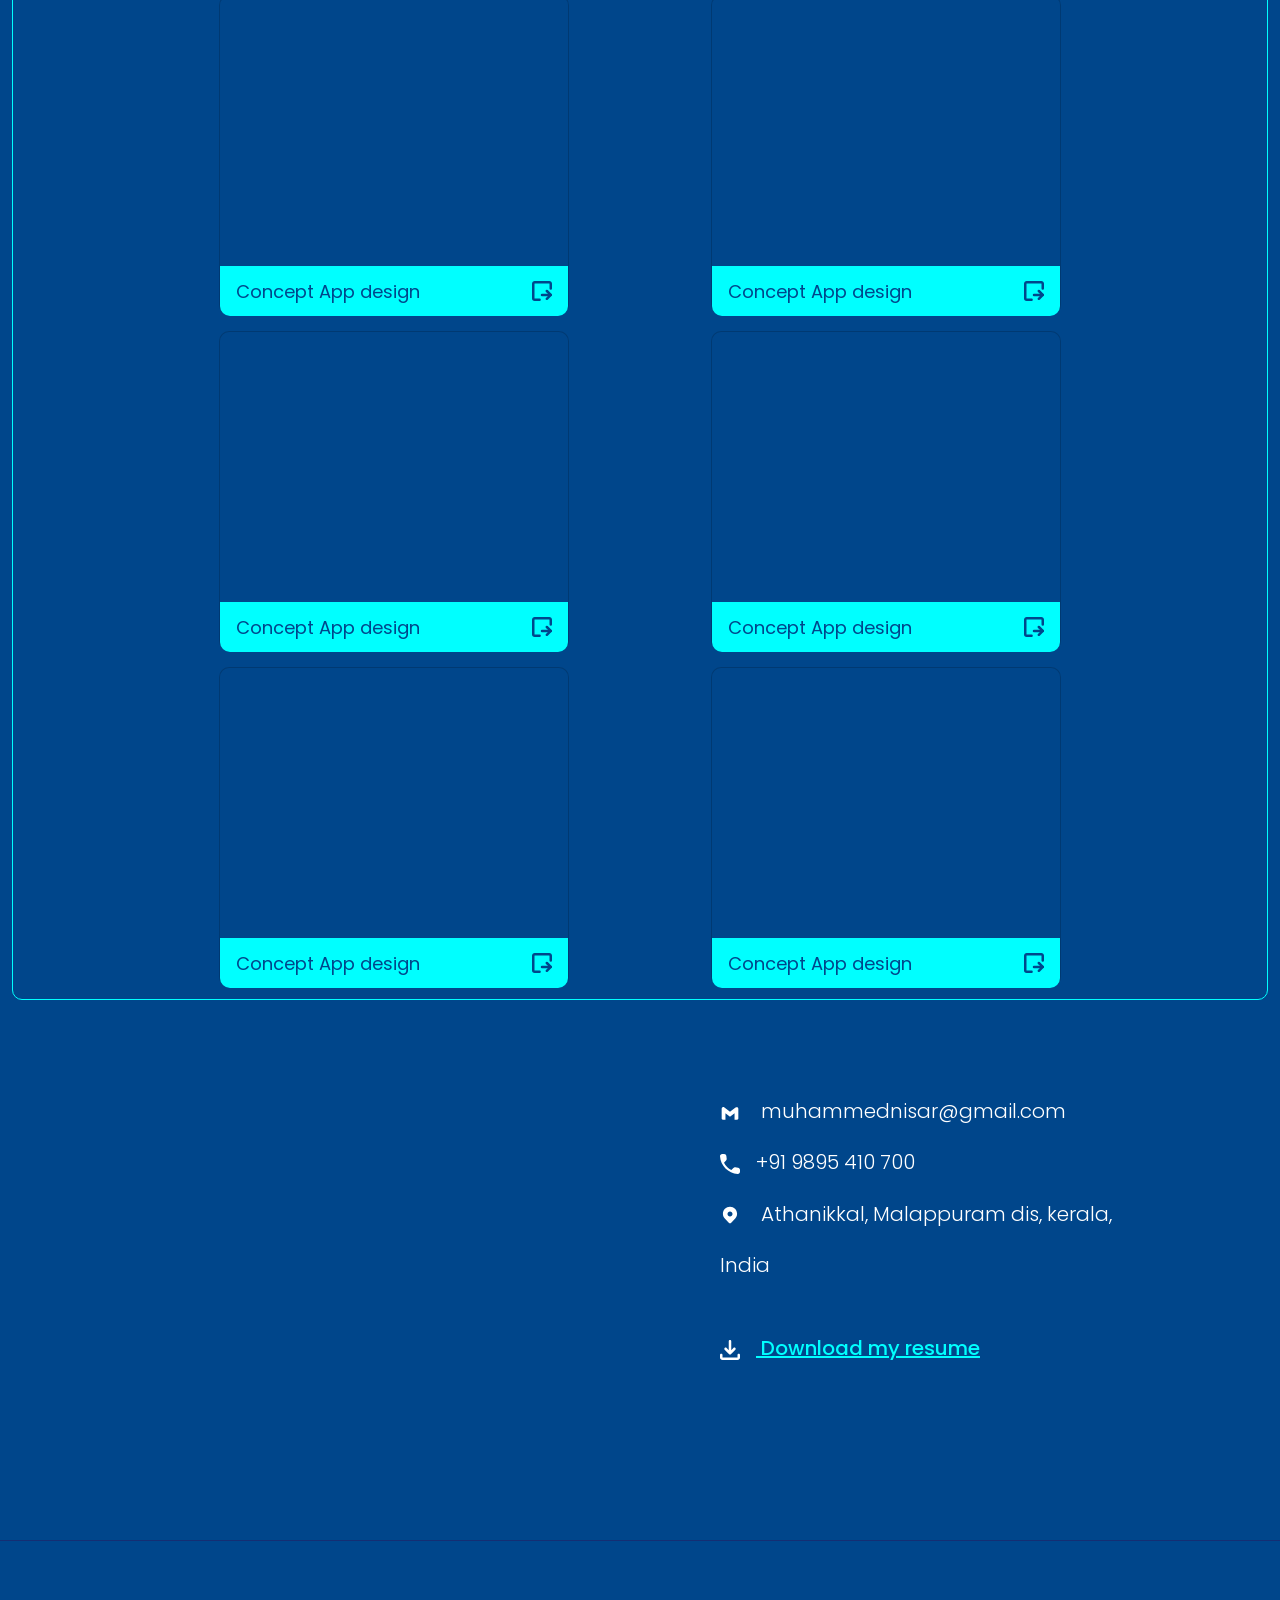
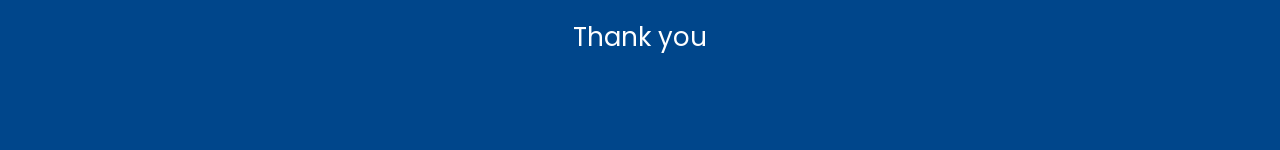
==== commit 04736a09: "Add files via upload" ====
--- a/index.html
+++ b/index.html
@@ -268,11 +268,13 @@
 
 
             <div class="row  " id="img_row">
-                <div class="col-sm-5" id="img_div" style="position: relative;">
-
+                <div class="col-sm-5" id="img_div" >
+<!-- 
                     <script src="https://unpkg.com/@lottiefiles/lottie-player@latest/dist/lottie-player.js"></script>
                     <lottie-player id="illustration" src="https://lottie.host/7d836a25-886f-434c-bcfa-a3576b6ac9f0/qIHpmEaNxn.json" background="transparent" speed="1"  loop autoplay></lottie-player>
-             
+              -->
+
+                      <img id="illustration" src="illustration.png" alt="">
                 </div>
                 <div class="col-sm-7" style="padding: 0;">
 
@@ -285,7 +287,7 @@
                             </p>
                         </div>
                         <p id="skill_quote" style=" font-family: quote;color: var(--wb);margin-top: 35px;">
-                            " When love and skill work <br> together, expect a <br> masterpiece. "
+                            " When love and skill work together, expect a  masterpiece. "
                         </p>
                         <p  id="common_para" >
                             Lorem ipsum dolor, sit amet consectetur adipisicing elit. Optio autem quod repellendus fuga
@@ -329,7 +331,7 @@
                            
                         </div>
                         <p id="skill_quote" style=" font-family: quote;color: var(--wb);margin-top: 35px;">
-                            "Life is the art of <br> drawing without an <br> eraser."
+                            "Life is the art of drawing without an  eraser."
                         </p>
                         <p id="expyear" style="margin-bottom: 10px;font-weight: 400;color: var(--wb);"> <span
                                 style="color:var(--main);">3 year+ experience</span> in design field</p>
@@ -421,7 +423,7 @@
                         
                         </div>
                         <p id="skill_quote" style=" font-family: quote;color: var(--wb);margin-top: 35px;">
-                            "The great aim of <br> education is not <br> knowledge but action."
+                            "The great aim of education is not knowledge but action."
                         </p>
 
                         <p id="common_para" style="color:var(--text);">
@@ -500,10 +502,7 @@
                                     necessitatibus adipisci, ad alias, voluptate pariatur officia
                                     repellendus repellat inventore fugit perferendis totam dolor
                                     voluptas et corrupti distinctio maxime corporis optio?
-                                    Lorem ipsum dolor sit amet consectetur adipisicing elit. Dolores quisquam
-                                    provident eos itaque at temporibus sequi. Culpa eius voluptates expedita,
-                                    temporibus illo numquam eligendi necessitatibus, magnam adipisci sapiente
-                                    assumenda minus?
+                                    
                                 </p>
                             </li>
 
@@ -514,43 +513,27 @@
 
                 </div>
             </div>
-
-
-
         </div>
 
-
-        <!-- projects -->
-
-        <div class="container-fluid" style=" z-index: -1; display: flex;justify-content: center;">
-
-
-            <div class="row  " style=" display: flex;text-align: center; ">
-                <div class="col">
-                    <div style="line-height: 1px;">
-                        <p style="font-weight: 400;color: #BFBFBF;">
-                            Portfolio
-                        </p>
-                        <span>
-                            <svg id="underline_img" width="146" height="13" viewBox="0 0 146 13" fill="none"
-                                xmlns="http://www.w3.org/2000/svg">
-                                <path
-                                    d="M145.933 4.05979C144.565 1.03654 137.365 0 120.957 0H120.684C107.832 0 89.4191 0.647841 63.8057 1.38206C15.1311 2.76412 0 3.62789 0 7.94683C0.0448837 8.57971 0.290727 9.20579 0.729224 9.80398C2.36994 12.2658 9.47971 13 23.9727 13C34.4551 13 48.8569 12.6113 67.9986 12.2658C121.322 11.2724 145.933 10.2791 145.933 4.96677C146.022 4.66594 146.022 4.36062 145.933 4.05979Z"
-                                    fill="var(--main)" />
-                            </svg>
-                        </span>
-                    </div>
-
-
-                </div>
-
+        <!-- portfolio -->
+
+        <section id="section" style="margin: 0 12px;padding: 12px;padding: 0;">
+
+        <div class="container-fluid position-relative" id="skilldiv" style="margin: 0;padding: 0; width: 100%; display: flex;justify-content: center;">
+
+            <div style="display: flex;justify-content: center;color: var(--main);align-items: center;position: absolute;margin: 0;padding: 0;">
+                <p style="font-weight: 400;margin: 0;">
+                    Portfolio
+                </p>
+                <!-- <img src="google_logo.svg" alt=""> -->
+               
             </div>
 
         </div>
 
         <!-- view button -->
 
-        <div class="container-fluid" style="  display: flex;justify-content: center;">
+        <!-- <div class="container-fluid" style="  display: flex;justify-content: center;">
 
 
             <div class="row  " style=" display: flex;text-align: center;padding: 0; ">
@@ -568,40 +551,34 @@
 
             </div>
 
-        </div>
+        </div> -->
 
 
         <!-- cards -->
 
         <div class="container-fluid" id="project_container"
-            style=" z-index: -1; display: flex;justify-content: center;">
+            style=" z-index: -1; display: flex;justify-content: center;margin-top: 1rem;padding: 12px;">
 
 
             <div class="row  " style=" display: flex;text-align: center;padding: 0;justify-content: space-around; ">
                 <div class="col-sm-4 card"
-                    style="height: 400px;background-color: rgb(232, 255, 207);border-radius: 10px;padding: 0;margin-top: 1rem;
+                    style="background-color: rgb(232, 255, 207);border-radius: 10px;padding: 0;margin-top: 1rem;
                 background: url(https://www.freemockupworld.com/wp-content/uploads/2022/12/Free-3D-Device-Website-Mockup-01.jpg);background-position: center;background-repeat: no-repeat;background-size:cover ;">
 
                     <div class="item">
                         <div class="box" style="border-radius: 10px;">
                             <div class="cover"
-                                style="display: flex;flex-direction: row; align-items: end;justify-content: space-between;">
-                                <div style="text-align: left;width: 250px;padding: 0 0 0 1rem;">
-                                    <h5>Concept App design</h5>
-                                    <p style="color: #bdbdbd; font-size: 12px; font-weight: 300;">Lorem ipsum dolor sit,
-                                        amet consectetur adipisicing elit. Optio accusamus ipsam veritatis laboriosam
-                                        sit laudant</p>
-
+                                style="display: flex;flex-direction: row; align-items: end;">
+                               <div style="background-color: var(--main);width: 100%;height:50px;justify-content: space-between;display: flex;align-items: center;">
+                                <div style="text-align: left;width: 250px;padding-left: 1rem;">
+                                    <p style="color: var(--bg);font-size: 18px;margin: 0;">Concept App design</p>
                                 </div>
-                                <div>
-                                    <svg style=" margin: 0 1rem 1rem 0;" width="26" height="26" viewBox="0 0 26 26"
-                                        fill="none" xmlns="http://www.w3.org/2000/svg">
-                                        <path
-                                            d="M2 8.875V4.75C2 4.02065 2.28973 3.32118 2.80546 2.80546C3.32118 2.28973 4.02065 2 4.75 2H8.875M24 17.125V21.25C24 21.9793 23.7103 22.6788 23.1945 23.1945C22.6788 23.7103 21.9793 24 21.25 24H17.125M17.125 2H21.25C21.9793 2 22.6788 2.28973 23.1945 2.80546C23.7103 3.32118 24 4.02065 24 4.75V8.875M8.875 24H4.75C4.02065 24 3.32118 23.7103 2.80546 23.1945C2.28973 22.6788 2 21.9793 2 21.25V17.125"
-                                            stroke="var(--main)" stroke-width="2.5" stroke-linecap="round"
-                                            stroke-linejoin="round" />
+                                <svg style=" margin: 0 1rem 0 0;" width="20" height="20" viewBox="0 0 16 16" fill="none" xmlns="http://www.w3.org/2000/svg">
+                                    <path d="M15 6.05556V3.84375V2.16667C15 1.52234 14.4777 1 13.8333 1H2.16667C1.52234 1 1 1.52234 1 2.16667V13.8333C1 14.4777 1.52234 15 2.16667 15H6.05556" stroke=var(--bg) stroke-width="2" stroke-linecap="round" stroke-linejoin="round"/>
+                                    <path d="M11.8887 8L14.9998 11.1111L11.8887 14.2222" stroke=var(--bg) stroke-width="2" stroke-linecap="round" stroke-linejoin="round"/>
+                                    <path d="M8 11.1113H15" stroke=var(--bg) stroke-width="2" stroke-linecap="round" stroke-linejoin="round"/>
                                     </svg>
-                                </div>
+                               </div>
                             </div>
                         </div>
                     </div>
@@ -611,27 +588,26 @@
 
                 </div>
                 <div id="showcase" class="col-sm-4 card"
-                    style="height: 400px;background-color: rgb(203, 255, 179);border-radius: 10px;padding: 0;margin-top: 1rem;
+                    style="background-color: rgb(203, 255, 179);border-radius: 10px;padding: 0;margin-top: 1rem;
                     background: url(https://assets.materialup.com/uploads/b3458a3c-9412-4f75-88e2-4000a0819ea6/preview.jpg);background-position: center;background-repeat: no-repeat;background-size:cover ;">
                     <div class="item">
                         <div class="box" style="border-radius: 10px;">
                             <div class="cover"
-                                style="display: flex;flex-direction: row; align-items: end;justify-content: space-between;">
-                                <div style="text-align: left;width: 250px;padding: 0 0 0 1rem;">
-                                    <h5>Concept App design</h5>
-                                    <p style="color: #bdbdbd; font-size: 12px; font-weight: 300;">Lorem ipsum dolor sit,
-                                        amet consectetur adipisicing elit. Optio accusamus ipsam veritatis laboriosam
-                                        sit laudant</p>
-
+                                style="display: flex;flex-direction: row; align-items: end;">
+                               <div style="background-color: var(--main);width: 100%;height:50px;justify-content: space-between;display: flex;align-items: center;">
+                                <div style="text-align: left;width: 250px;padding-left: 1rem;">
+                                    <p style="color: var(--bg);font-size: 18px;margin: 0;">Concept App design</p>
+                                   
                                 </div>
 
-                                <svg style=" margin: 0 1rem 1rem 0;" width="26" height="26" viewBox="0 0 26 26"
-                                    fill="none" xmlns="http://www.w3.org/2000/svg">
-                                    <path
-                                        d="M2 8.875V4.75C2 4.02065 2.28973 3.32118 2.80546 2.80546C3.32118 2.28973 4.02065 2 4.75 2H8.875M24 17.125V21.25C24 21.9793 23.7103 22.6788 23.1945 23.1945C22.6788 23.7103 21.9793 24 21.25 24H17.125M17.125 2H21.25C21.9793 2 22.6788 2.28973 23.1945 2.80546C23.7103 3.32118 24 4.02065 24 4.75V8.875M8.875 24H4.75C4.02065 24 3.32118 23.7103 2.80546 23.1945C2.28973 22.6788 2 21.9793 2 21.25V17.125"
-                                        stroke="var(--main)" stroke-width="2.5" stroke-linecap="round"
-                                        stroke-linejoin="round" />
-                                </svg>
+                                <svg style=" margin: 0 1rem 0 0;" width="20" height="20" viewBox="0 0 16 16" fill="none" xmlns="http://www.w3.org/2000/svg">
+                                    <path d="M15 6.05556V3.84375V2.16667C15 1.52234 14.4777 1 13.8333 1H2.16667C1.52234 1 1 1.52234 1 2.16667V13.8333C1 14.4777 1.52234 15 2.16667 15H6.05556" stroke=var(--bg) stroke-width="2" stroke-linecap="round" stroke-linejoin="round"/>
+                                    <path d="M11.8887 8L14.9998 11.1111L11.8887 14.2222" stroke=var(--bg) stroke-width="2" stroke-linecap="round" stroke-linejoin="round"/>
+                                    <path d="M8 11.1113H15" stroke=var(--bg) stroke-width="2" stroke-linecap="round" stroke-linejoin="round"/>
+                                    </svg>
+                                    
+                                
+                               </div>
                             </div>
                         </div>
                     </div>
@@ -642,83 +618,80 @@
 
                 </div>
                 <div id="showcase" class="col-sm-4  card"
-                    style="height: 400px;background-color:#f5ffdf;border-radius: 10px;padding: 0;margin-top: 1rem;
+                    style="background-color:#f5ffdf;border-radius: 10px;padding: 0;margin-top: 1rem;
                     background: url(https://www.upwork.com/catalog-images/d12da888d206b165f2772110c9991346);background-position: center;background-repeat: no-repeat;background-size:cover ;">
                     <div class="item">
                         <div class="box" style="border-radius: 10px;">
                             <div class="cover"
-                                style="display: flex;flex-direction: row; align-items: end;justify-content: space-between;">
-                                <div style="text-align: left;width: 250px;padding: 0 0 0 1rem;">
-                                    <h5>Concept App design</h5>
-                                    <p style="color: #bdbdbd; font-size: 12px; font-weight: 300;">Lorem ipsum dolor sit,
-                                        amet consectetur adipisicing elit. Optio accusamus ipsam veritatis
-                                        laboriosamipsam ver sit laudant</p>
-
-                                </div>
-
-                                <svg style=" margin: 0 1rem 1rem 0;" width="26" height="26" viewBox="0 0 26 26"
-                                    fill="none" xmlns="http://www.w3.org/2000/svg">
-                                    <path
-                                        d="M2 8.875V4.75C2 4.02065 2.28973 3.32118 2.80546 2.80546C3.32118 2.28973 4.02065 2 4.75 2H8.875M24 17.125V21.25C24 21.9793 23.7103 22.6788 23.1945 23.1945C22.6788 23.7103 21.9793 24 21.25 24H17.125M17.125 2H21.25C21.9793 2 22.6788 2.28973 23.1945 2.80546C23.7103 3.32118 24 4.02065 24 4.75V8.875M8.875 24H4.75C4.02065 24 3.32118 23.7103 2.80546 23.1945C2.28973 22.6788 2 21.9793 2 21.25V17.125"
-                                        stroke="var(--main)" stroke-width="2.5" stroke-linecap="round"
-                                        stroke-linejoin="round" />
+                            style="display: flex;flex-direction: row; align-items: end;">
+                           <div style="background-color: var(--main);width: 100%;height:50px;justify-content: space-between;display: flex;align-items: center;">
+                            <div style="text-align: left;width: 250px;padding-left: 1rem;">
+                                <p style="color: var(--bg);font-size: 18px;margin: 0;">Concept App design</p>
+                               
+                            </div>
+
+                            <svg style=" margin: 0 1rem 0 0;" width="20" height="20" viewBox="0 0 16 16" fill="none" xmlns="http://www.w3.org/2000/svg">
+                                <path d="M15 6.05556V3.84375V2.16667C15 1.52234 14.4777 1 13.8333 1H2.16667C1.52234 1 1 1.52234 1 2.16667V13.8333C1 14.4777 1.52234 15 2.16667 15H6.05556" stroke=var(--bg) stroke-width="2" stroke-linecap="round" stroke-linejoin="round"/>
+                                <path d="M11.8887 8L14.9998 11.1111L11.8887 14.2222" stroke=var(--bg) stroke-width="2" stroke-linecap="round" stroke-linejoin="round"/>
+                                <path d="M8 11.1113H15" stroke=var(--bg) stroke-width="2" stroke-linecap="round" stroke-linejoin="round"/>
                                 </svg>
-                            </div>
+                                
+                            
+                           </div>
+                        </div>
                         </div>
                     </div>
 
                 </div>
                 <div class="col-sm-4 card"
-                    style="height: 400px;background-color: rgb(156, 255, 152);border-radius: 10px;padding: 0;margin-top: 1rem;
+                    style="background-color: rgb(156, 255, 152);border-radius: 10px;padding: 0;margin-top: 1rem;
                     background: url(https://encrypted-tbn0.gstatic.com/images?q=tbn:ANd9GcQpPXhAcX13hJ93g4tR3ro4B4WN3uHyPvHlHA&usqp=CAU);background-position: center;background-repeat: no-repeat;background-size:cover ;">
                     <div class="item">
                         <div class="box" style="border-radius: 10px;">
                             <div class="cover"
-                                style="display: flex;flex-direction: row; align-items: end;justify-content: space-between;">
-                                <div style="text-align: left;width: 250px;padding: 0 0 0 1rem;">
-                                    <h5>Concept App design</h5>
-                                    <p style="color: #bdbdbd; font-size: 12px; font-weight: 300;">Lorem ipsum dolor sit,
-                                        amet consectetur adipisicing elit. Optio accusamus ipsam veritatis laboriosam
-                                        sit laudant</p>
-
-                                </div>
-
-                                <svg style=" margin: 0 1rem 1rem 0;" width="26" height="26" viewBox="0 0 26 26"
-                                    fill="none" xmlns="http://www.w3.org/2000/svg">
-                                    <path
-                                        d="M2 8.875V4.75C2 4.02065 2.28973 3.32118 2.80546 2.80546C3.32118 2.28973 4.02065 2 4.75 2H8.875M24 17.125V21.25C24 21.9793 23.7103 22.6788 23.1945 23.1945C22.6788 23.7103 21.9793 24 21.25 24H17.125M17.125 2H21.25C21.9793 2 22.6788 2.28973 23.1945 2.80546C23.7103 3.32118 24 4.02065 24 4.75V8.875M8.875 24H4.75C4.02065 24 3.32118 23.7103 2.80546 23.1945C2.28973 22.6788 2 21.9793 2 21.25V17.125"
-                                        stroke="var(--main)" stroke-width="2.5" stroke-linecap="round"
-                                        stroke-linejoin="round" />
+                            style="display: flex;flex-direction: row; align-items: end;">
+                           <div style="background-color: var(--main);width: 100%;height:50px;justify-content: space-between;display: flex;align-items: center;">
+                            <div style="text-align: left;width: 250px;padding-left: 1rem;">
+                                <p style="color: var(--bg);font-size: 18px;margin: 0;">Concept App design</p>
+                               
+                            </div>
+
+                            <svg style=" margin: 0 1rem 0 0;" width="20" height="20" viewBox="0 0 16 16" fill="none" xmlns="http://www.w3.org/2000/svg">
+                                <path d="M15 6.05556V3.84375V2.16667C15 1.52234 14.4777 1 13.8333 1H2.16667C1.52234 1 1 1.52234 1 2.16667V13.8333C1 14.4777 1.52234 15 2.16667 15H6.05556" stroke=var(--bg) stroke-width="2" stroke-linecap="round" stroke-linejoin="round"/>
+                                <path d="M11.8887 8L14.9998 11.1111L11.8887 14.2222" stroke=var(--bg) stroke-width="2" stroke-linecap="round" stroke-linejoin="round"/>
+                                <path d="M8 11.1113H15" stroke=var(--bg) stroke-width="2" stroke-linecap="round" stroke-linejoin="round"/>
                                 </svg>
-                            </div>
+                                
+                            
+                           </div>
+                        </div>
                         </div>
                     </div>
 
                 </div>
 
                 <div id="showcase" class="col-sm-4 card"
-                    style="height: 400px;background-color: rgb(228, 255, 177);border-radius: 10px;padding: 0;margin-top: 1rem;
+                    style="background-color: rgb(228, 255, 177);border-radius: 10px;padding: 0;margin-top: 1rem;
                     background: url(https://d3mqhhis4ljc6x.cloudfront.net/works/acibadem-universitesi/acibadem-vcard-thumb.jpg);background-position: center;background-repeat: no-repeat;background-size:cover ;">
 
                     <div class="item">
                         <div class="box" style="border-radius: 10px;">
                             <div class="cover"
-                                style="display: flex;flex-direction: row; align-items: end;justify-content: space-between;">
-                                <div style="text-align: left;width: 250px;padding: 0 0 0 1rem;">
-                                    <h5>Concept App design</h5>
-                                    <p style="color: #bdbdbd; font-size: 12px; font-weight: 300;">Lorem ipsum dolor sit,
-                                        amet consectetur adipisicing elit. Optio accusamus ipsam veritatis laboriosam
-                                        sit laudant</p>
-
+                                style="display: flex;flex-direction: row; align-items: end;">
+                               <div style="background-color: var(--main);width: 100%;height:50px;justify-content: space-between;display: flex;align-items: center;">
+                                <div style="text-align: left;width: 250px;padding-left: 1rem;">
+                                    <p style="color: var(--bg);font-size: 18px;margin: 0;">Concept App design</p>
+                                   
                                 </div>
 
-                                <svg style=" margin: 0 1rem 1rem 0;" width="26" height="26" viewBox="0 0 26 26"
-                                    fill="none" xmlns="http://www.w3.org/2000/svg">
-                                    <path
-                                        d="M2 8.875V4.75C2 4.02065 2.28973 3.32118 2.80546 2.80546C3.32118 2.28973 4.02065 2 4.75 2H8.875M24 17.125V21.25C24 21.9793 23.7103 22.6788 23.1945 23.1945C22.6788 23.7103 21.9793 24 21.25 24H17.125M17.125 2H21.25C21.9793 2 22.6788 2.28973 23.1945 2.80546C23.7103 3.32118 24 4.02065 24 4.75V8.875M8.875 24H4.75C4.02065 24 3.32118 23.7103 2.80546 23.1945C2.28973 22.6788 2 21.9793 2 21.25V17.125"
-                                        stroke="var(--main)" stroke-width="2.5" stroke-linecap="round"
-                                        stroke-linejoin="round" />
-                                </svg>
+                                <svg style=" margin: 0 1rem 0 0;" width="20" height="20" viewBox="0 0 16 16" fill="none" xmlns="http://www.w3.org/2000/svg">
+                                    <path d="M15 6.05556V3.84375V2.16667C15 1.52234 14.4777 1 13.8333 1H2.16667C1.52234 1 1 1.52234 1 2.16667V13.8333C1 14.4777 1.52234 15 2.16667 15H6.05556" stroke=var(--bg) stroke-width="2" stroke-linecap="round" stroke-linejoin="round"/>
+                                    <path d="M11.8887 8L14.9998 11.1111L11.8887 14.2222" stroke=var(--bg) stroke-width="2" stroke-linecap="round" stroke-linejoin="round"/>
+                                    <path d="M8 11.1113H15" stroke=var(--bg) stroke-width="2" stroke-linecap="round" stroke-linejoin="round"/>
+                                    </svg>
+                                    
+                                
+                               </div>
                             </div>
                         </div>
                     </div>
@@ -726,29 +699,27 @@
 
                 </div>
                 <div id="showcase" class="col-sm-4 card"
-                    style="height: 400px;background-color: rgb(210, 235, 189);border-radius: 10px;padding: 0;margin-top: 1rem;
+                    style="background-color: rgb(210, 235, 189);border-radius: 10px;padding: 0;margin-top: 1rem;
                     background: url(https://miro.medium.com/v2/resize:fit:0/0*7Q746OynCwdF6-C4.jpg);background-position: center;background-repeat: no-repeat;background-size:cover ;">
 
                     <div class="item">
                         <div class="box" style="border-radius: 10px;">
                             <div class="cover"
-                                style="display: flex;flex-direction: row; align-items: end;justify-content: space-between;">
-                                <div style="text-align: left;width: 250px;padding: 0 0 0 1rem;">
-                                    <h5>Concept App design</h5>
-                                    <p style="color: #bdbdbd; font-size: 12px; font-weight: 300;">Lorem ipsum dolor sit,
-                                        amet consectetur adipisicing elit. Optio accusamus ipsam veritatis laboriosam
-                                        sit laudant</p>
-
+                                style="display: flex;flex-direction: row; align-items: end;">
+                               <div style="background-color: var(--main);width: 100%;height:50px;justify-content: space-between;display: flex;align-items: center;">
+                                <div style="text-align: left;width: 250px;padding-left: 1rem;">
+                                    <p style="color: var(--bg);font-size: 18px;margin: 0;">Concept App design</p>
+                                   
                                 </div>
 
-                                <svg style=" margin: 0 1rem 1rem 0;" width="26" height="26" viewBox="0 0 26 26"
-                                    fill="none" xmlns="http://www.w3.org/2000/svg">
-                                    <path
-                                        d="M2 8.875V4.75C2 4.02065 2.28973 3.32118 2.80546 2.80546C3.32118 2.28973 4.02065 2 4.75 2H8.875M24 17.125V21.25C24 21.9793 23.7103 22.6788 23.1945 23.1945C22.6788 23.7103 21.9793 24 21.25 24H17.125M17.125 2H21.25C21.9793 2 22.6788 2.28973 23.1945 2.80546C23.7103 3.32118 24 4.02065 24 4.75V8.875M8.875 24H4.75C4.02065 24 3.32118 23.7103 2.80546 23.1945C2.28973 22.6788 2 21.9793 2 21.25V17.125"
-                                        stroke="var(--main)" stroke-width="2.5" stroke-linecap="round"
-                                        stroke-linejoin="round" />
-                                </svg>
-
+                                <svg style=" margin: 0 1rem 0 0;" width="20" height="20" viewBox="0 0 16 16" fill="none" xmlns="http://www.w3.org/2000/svg">
+                                    <path d="M15 6.05556V3.84375V2.16667C15 1.52234 14.4777 1 13.8333 1H2.16667C1.52234 1 1 1.52234 1 2.16667V13.8333C1 14.4777 1.52234 15 2.16667 15H6.05556" stroke=var(--bg) stroke-width="2" stroke-linecap="round" stroke-linejoin="round"/>
+                                    <path d="M11.8887 8L14.9998 11.1111L11.8887 14.2222" stroke=var(--bg) stroke-width="2" stroke-linecap="round" stroke-linejoin="round"/>
+                                    <path d="M8 11.1113H15" stroke=var(--bg) stroke-width="2" stroke-linecap="round" stroke-linejoin="round"/>
+                                    </svg>
+                                    
+                                
+                               </div>
                             </div>
                         </div>
                     </div>
@@ -760,11 +731,13 @@
             </div>
 
         </div>
+    </section>
+
 
 
         <!-- video section -->
 
-        <div class="container-fluid"
+        <!-- <div class="container-fluid"
             style="padding: 0; height: 80vh; z-index: -1; display: flex;justify-content: center;align-items: center; margin-top: 15vw;margin-bottom: 0;background-color: #372846;background-size: cover;position: relative;">
             <img id="journey_img" style="opacity: 0.3;" src="journey.svg" alt="">
             <img id="journey_img1" style="opacity: 0.3;" src="journey1.svg" alt="">
@@ -783,7 +756,7 @@
 
 
 
-        </div>
+        </div> -->
 
     </div>
 
--- a/nisar.css
+++ b/nisar.css
@@ -32,13 +32,6 @@
   ; */
 }
 
-
-
-
-
-
-
-
 #preloader{
   background: #ffffff url(Circles-menu-3.gif) no-repeat center center;
   background-size: 8vh;
@@ -47,9 +40,7 @@
   position: fixed;
   z-index: 100;
 }
-.cover{
-  background:linear-gradient( 180deg, rgba(255, 255, 255, 0), var(--bw) );
-}
+
 
 
 
@@ -252,6 +243,8 @@
   }
   .card{
     width: 350px;
+    height: 25vw;
+
   }
   
   #common_para{
@@ -267,6 +260,15 @@
     font-size: 24px;
     margin-top: 2rem;
   }
+  .item .box {
+    text-align:center;
+    background-repeat:no-repeat;
+    background-size:cover;
+    background-position:center;
+    height: 25vw;
+    position:relative;
+    overflow:hidden;
+  }
 }
 
 /* ------------------------------------------------------------------------------------------- */
@@ -278,8 +280,9 @@
 
 
   #section{
-    border: 1px solid var(--main);border-radius: 10px;padding: 26px;position: relative;margin-top: 4rem;
-  }
+    border: 1px solid var(--main);border-radius: 10px;padding: 26px;position: relative;margin-top: 15px;
+  }
+  
 
   #smile{
     font-size: 20px;
@@ -304,7 +307,8 @@
     font-size: 20px;
   }
   .card{
-    width: 100vw;
+    width: 100%;
+    height: 40vh;
   }
   #address{
     display: none;
@@ -324,6 +328,7 @@
 
   #project_container{
     margin-top: 0rem;
+    padding: 0;
   }
 
 
@@ -361,7 +366,8 @@
   }
 
   #illustration{
-    height: 55vh;
+    height: 45vh;
+   
 
   }
   #img_div{
@@ -369,6 +375,7 @@
     padding: 0;
     margin: 0;
     width: 100vw;
+    /* position: sticky;top: 2vh; */
   }
   #img_row{
     padding-top: 2rem;
@@ -533,25 +540,25 @@
 #navbarSupportedContent p{
   font-weight: 300;
 }
-
-}
-
-
-
-
-
-
-
-
 .item .box {
   text-align:center;
   background-repeat:no-repeat;
   background-size:cover;
   background-position:center;
-  height:400px;
+  height: 40vh;
   position:relative;
   overflow:hidden;
 }
+
+}
+
+
+
+
+
+
+
+
 
 .item .cover {
   position:absolute;
@@ -562,20 +569,8 @@
   width:100%;
   height:100%;
   /* backdrop-filter: blur(1px); */
-  transition:opacity 0.15s ease-in;
-  opacity:0;
   color:#fff;
-  text-shadow:1px 1px 1px rgba(0,0,0,0.15);
-}
-
-.item:hover .cover {
-  opacity:1;
-  border-top: 1px solid var(--main);
-}
-
-
-
-
+}
 .timeline {
   border-left: 1px solid rgb(8, 31, 102);
   position: relative;
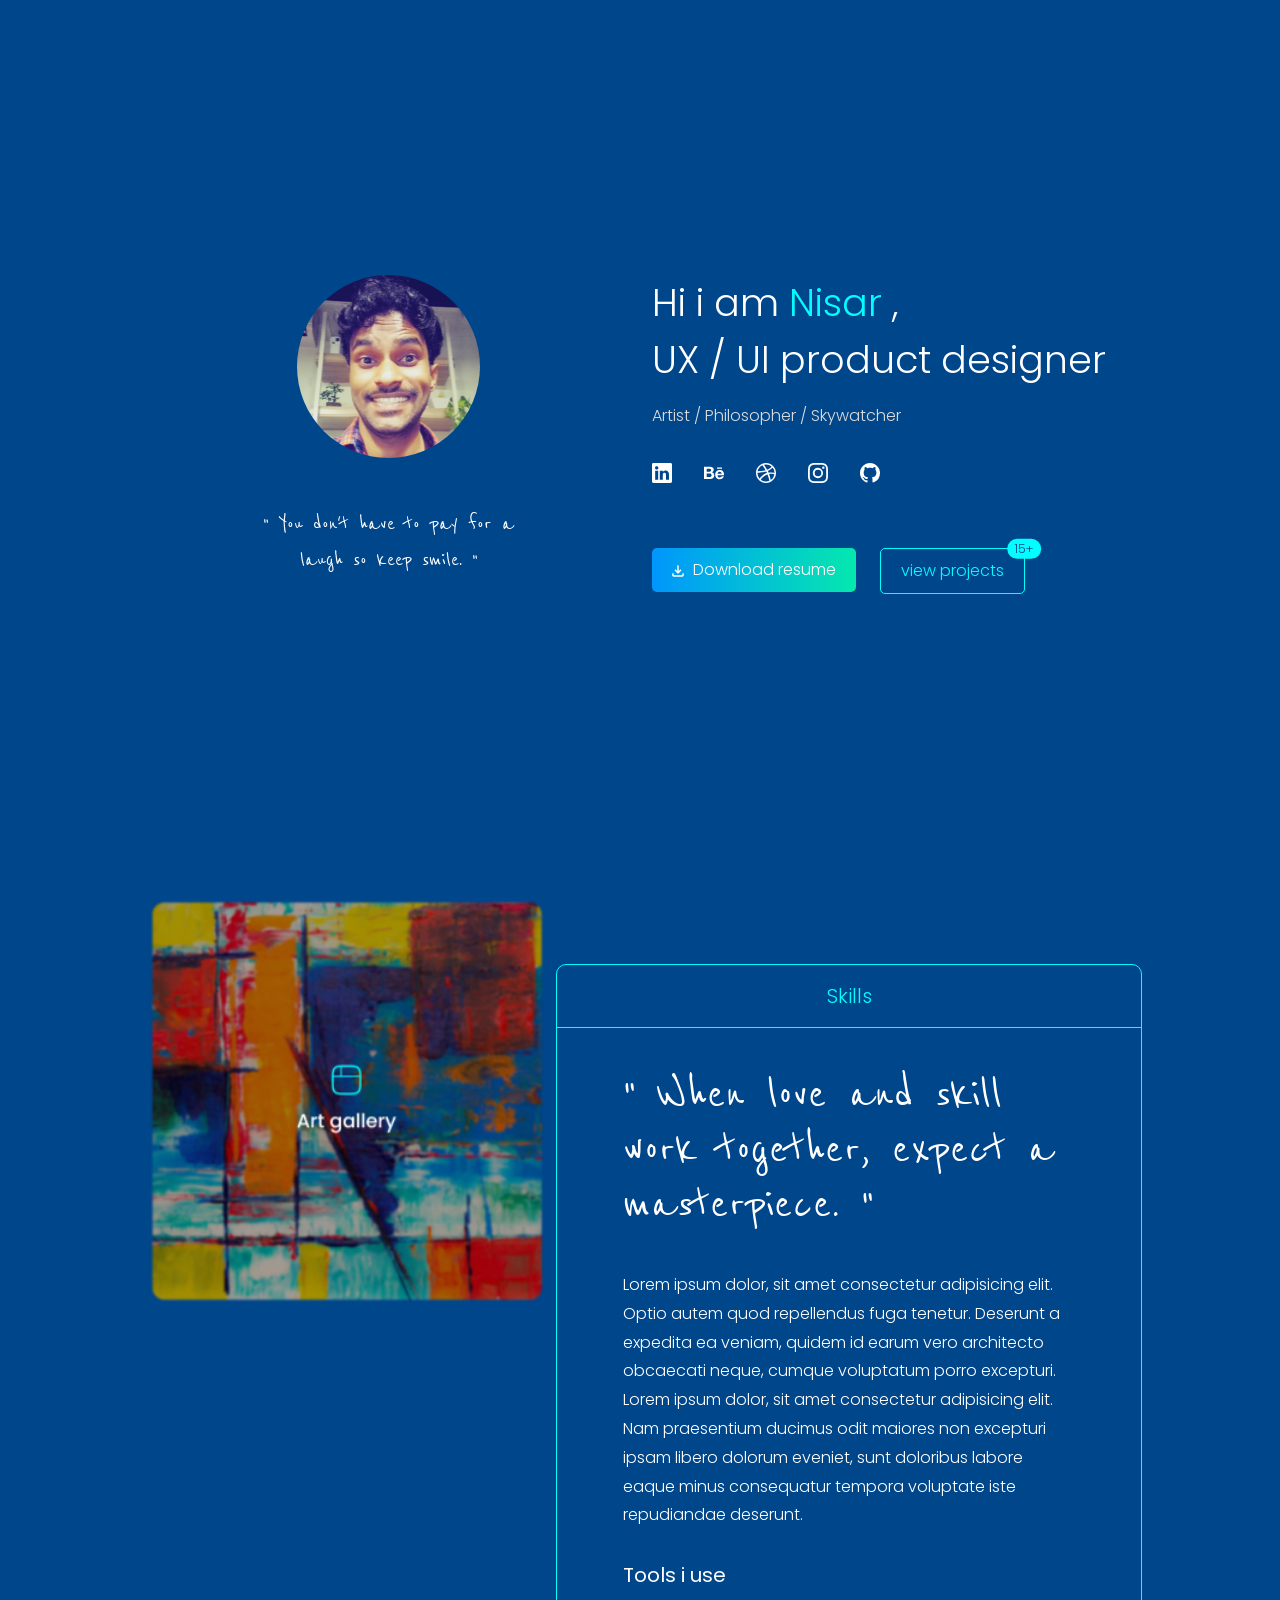
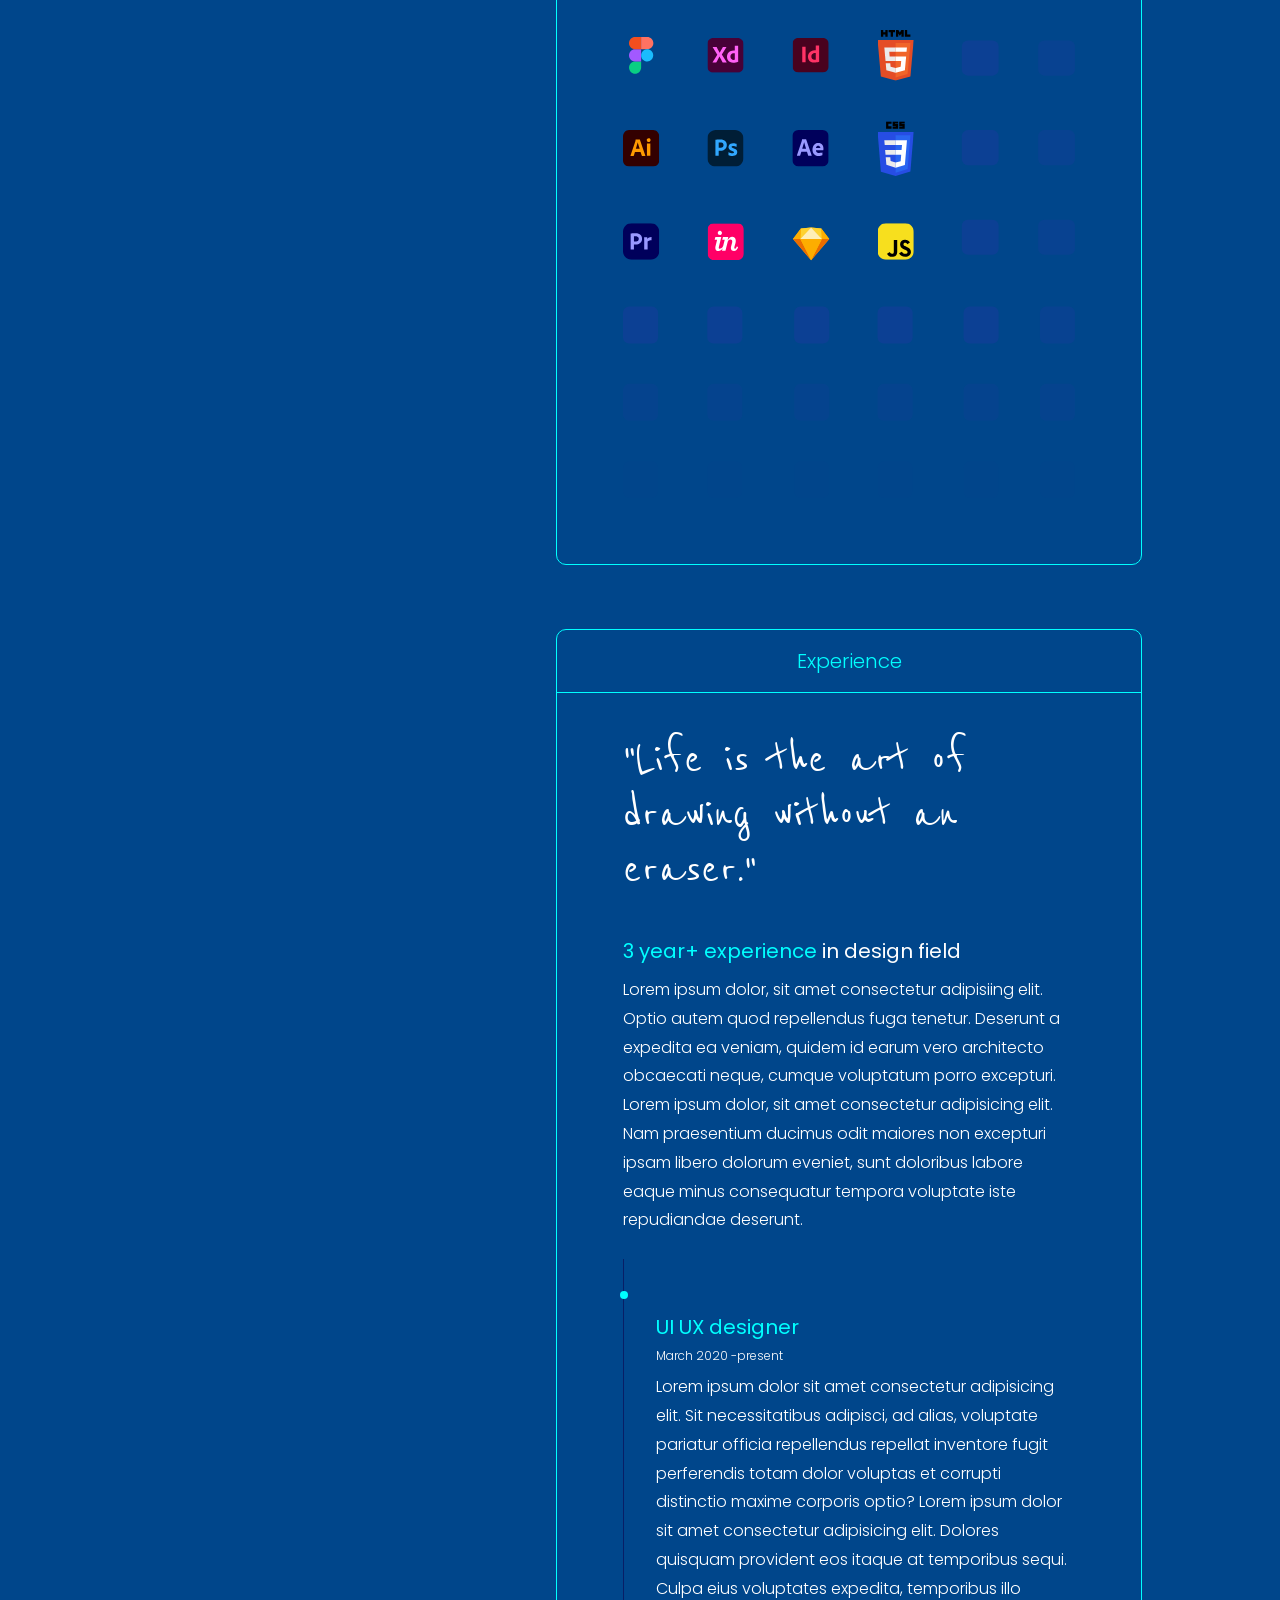
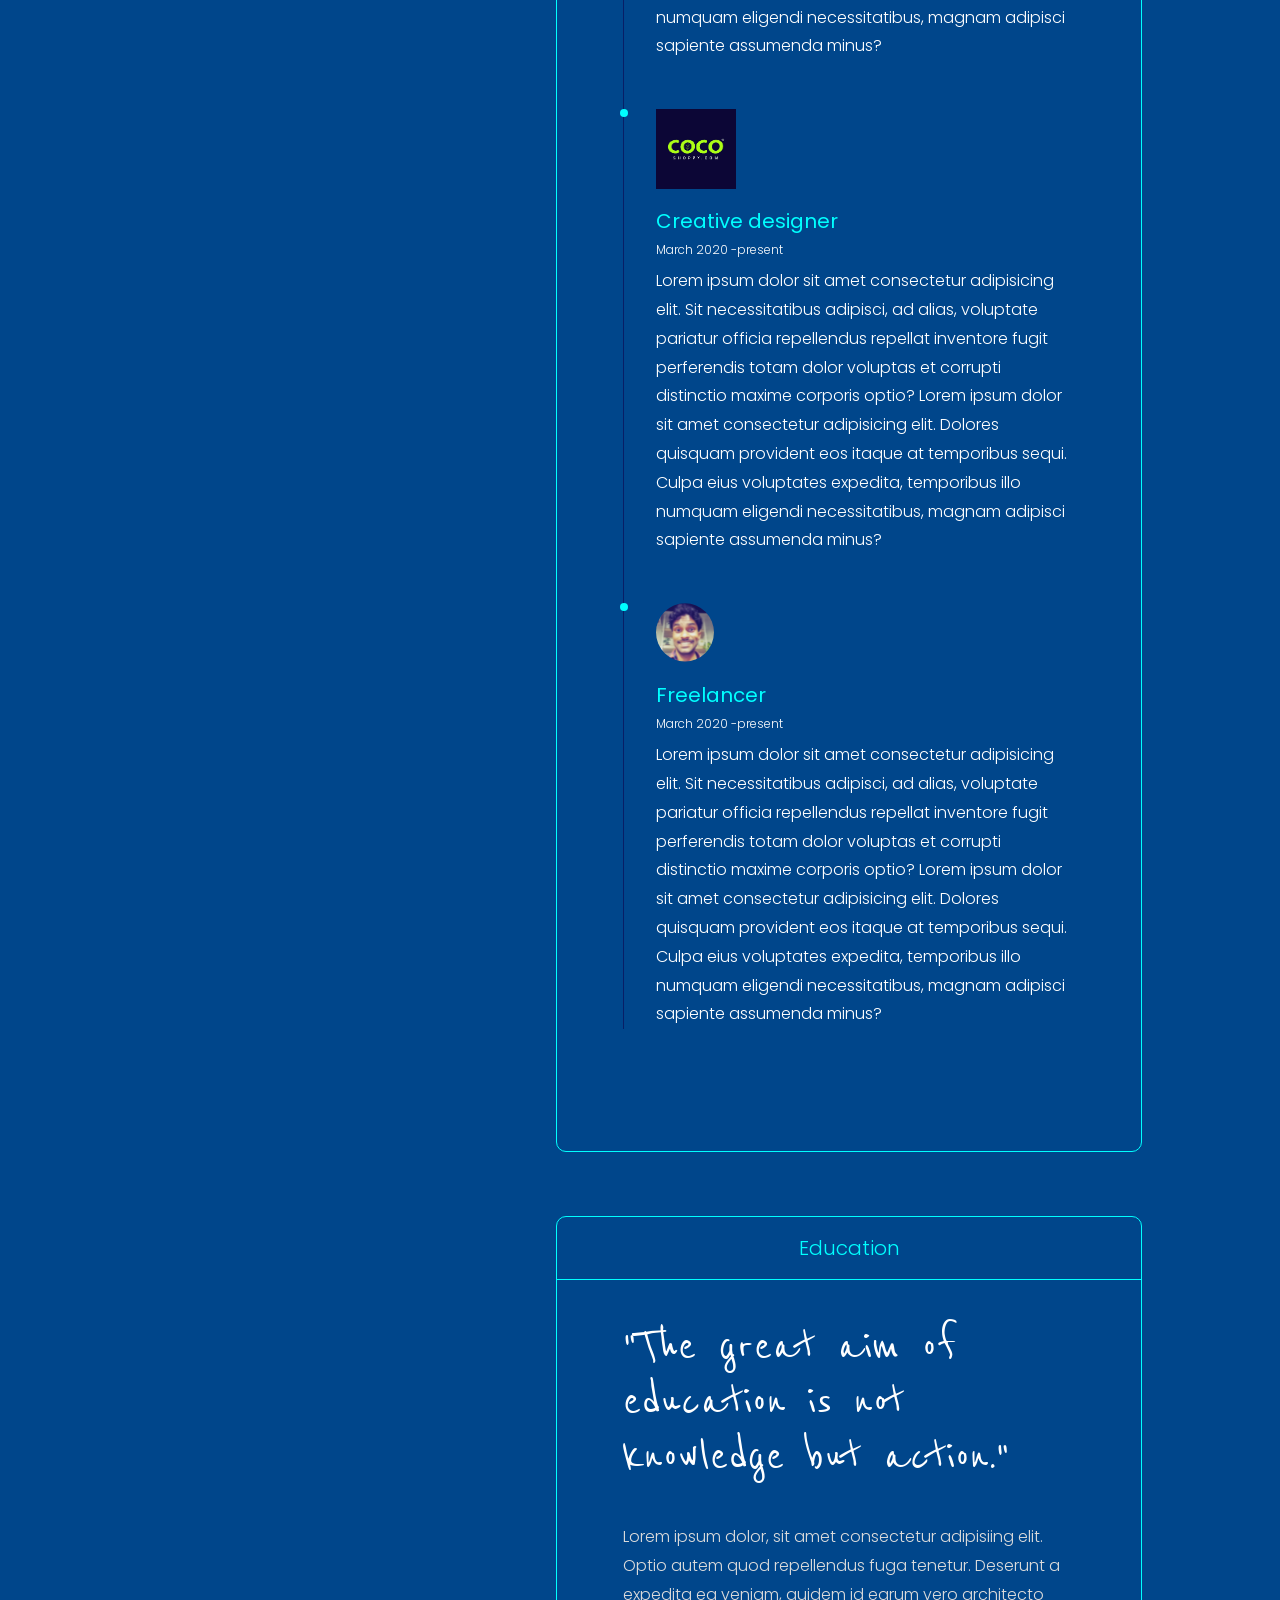
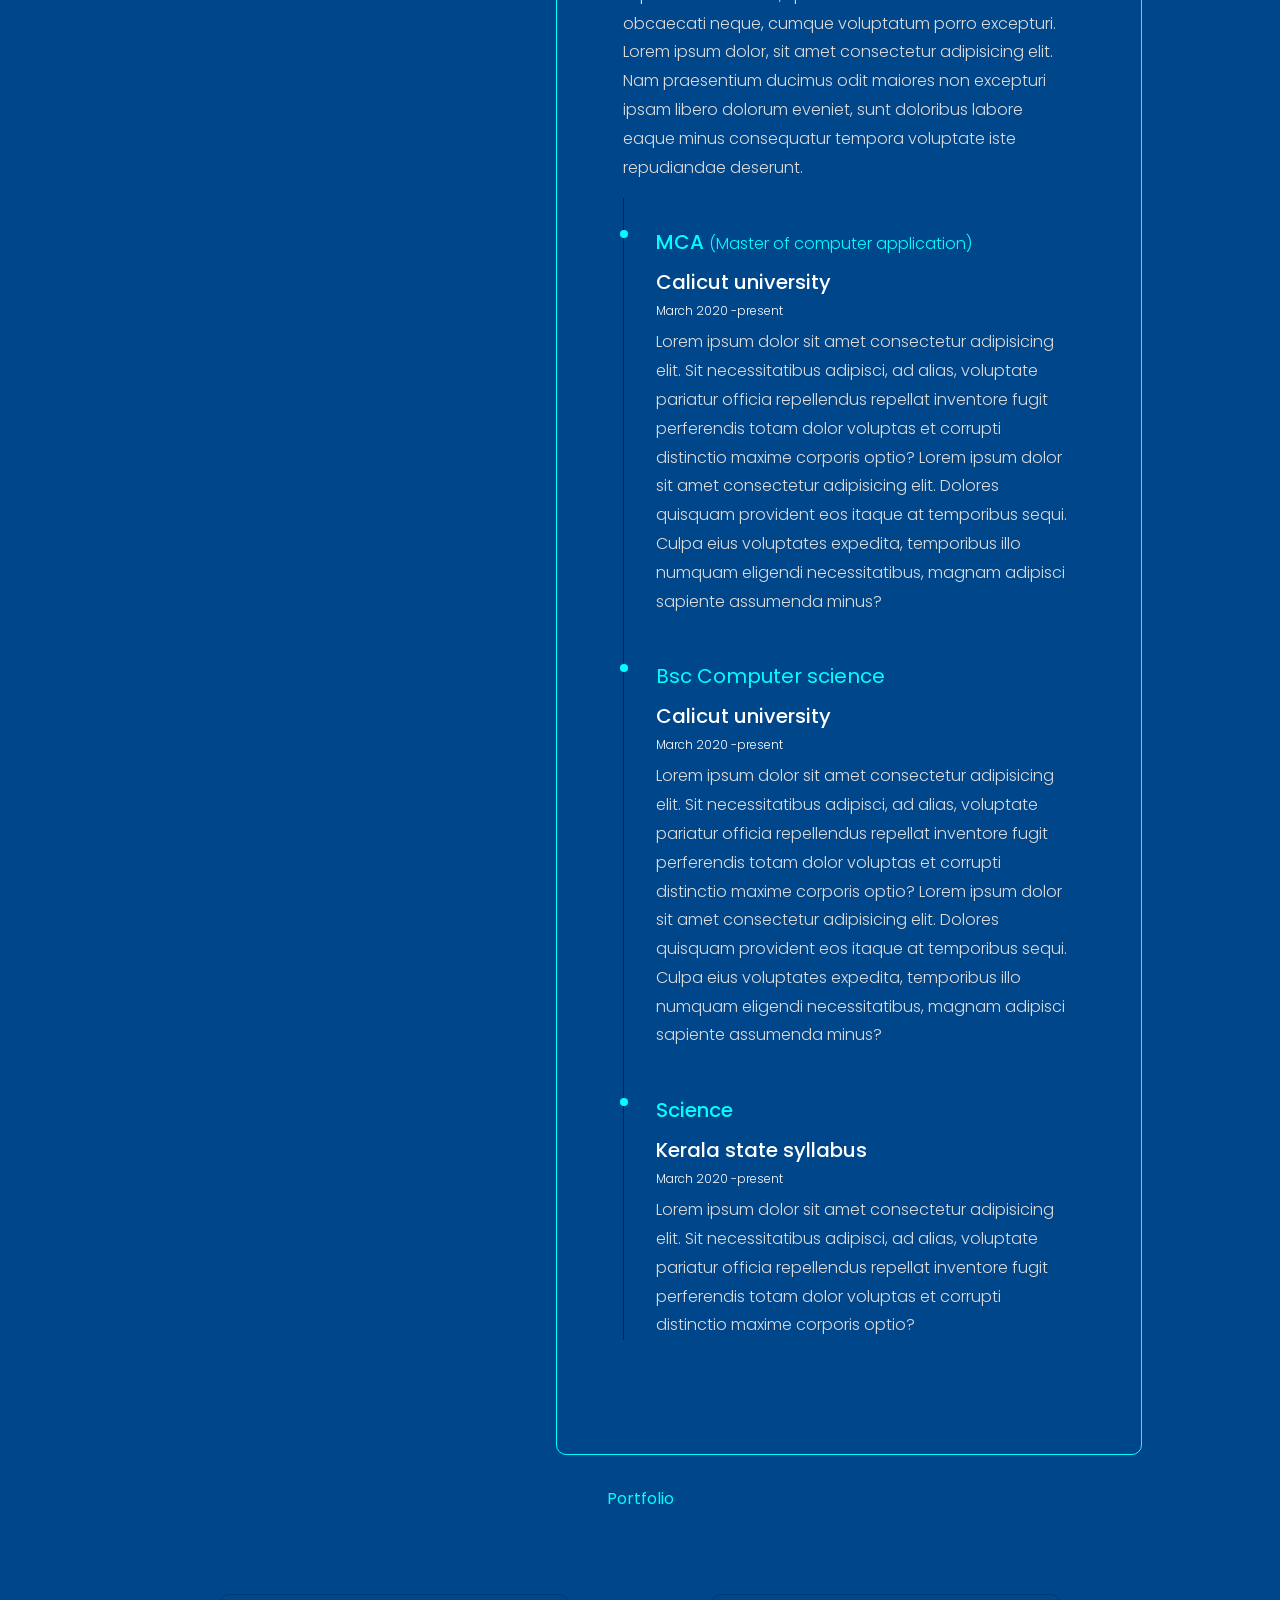
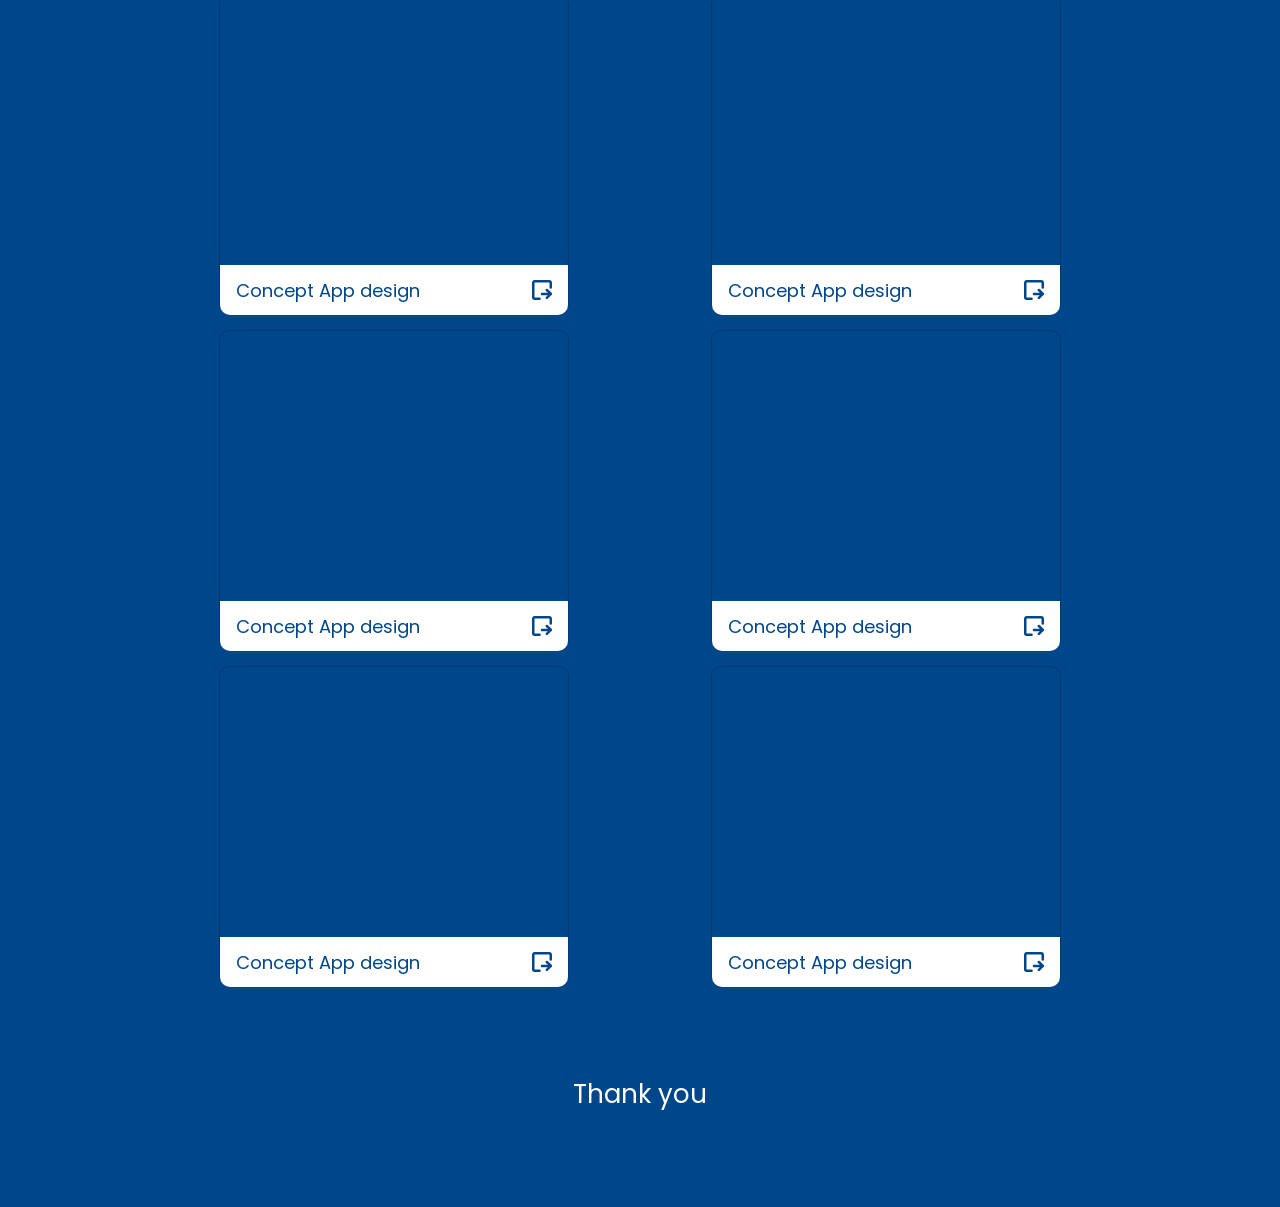
==== commit 44c53a3f: "Add files via upload" ====
--- a/index.html
+++ b/index.html
@@ -517,9 +517,9 @@
 
         <!-- portfolio -->
 
-        <section id="section" style="margin: 0 12px;padding: 12px;padding: 0;">
-
-        <div class="container-fluid position-relative" id="skilldiv" style="margin: 0;padding: 0; width: 100%; display: flex;justify-content: center;">
+        <section id="section1" style="margin: 0 12px;padding: 12px;padding: 0;">
+
+        <div class="container-fluid position-relative" id="skilldiv1" style="margin: 0;padding: 0; width: 100%; display: flex;justify-content: center;">
 
             <div style="display: flex;justify-content: center;color: var(--main);align-items: center;position: absolute;margin: 0;padding: 0;">
                 <p style="font-weight: 400;margin: 0;">
@@ -569,7 +569,7 @@
                         <div class="box" style="border-radius: 10px;">
                             <div class="cover"
                                 style="display: flex;flex-direction: row; align-items: end;">
-                               <div style="background-color: var(--main);width: 100%;height:50px;justify-content: space-between;display: flex;align-items: center;">
+                               <div style="background-color: var(--wb);width: 100%;height:50px;justify-content: space-between;display: flex;align-items: center;">
                                 <div style="text-align: left;width: 250px;padding-left: 1rem;">
                                     <p style="color: var(--bg);font-size: 18px;margin: 0;">Concept App design</p>
                                 </div>
@@ -594,7 +594,7 @@
                         <div class="box" style="border-radius: 10px;">
                             <div class="cover"
                                 style="display: flex;flex-direction: row; align-items: end;">
-                               <div style="background-color: var(--main);width: 100%;height:50px;justify-content: space-between;display: flex;align-items: center;">
+                               <div style="background-color: var(--wb);width: 100%;height:50px;justify-content: space-between;display: flex;align-items: center;">
                                 <div style="text-align: left;width: 250px;padding-left: 1rem;">
                                     <p style="color: var(--bg);font-size: 18px;margin: 0;">Concept App design</p>
                                    
@@ -624,7 +624,7 @@
                         <div class="box" style="border-radius: 10px;">
                             <div class="cover"
                             style="display: flex;flex-direction: row; align-items: end;">
-                           <div style="background-color: var(--main);width: 100%;height:50px;justify-content: space-between;display: flex;align-items: center;">
+                           <div style="background-color: var(--wb);width: 100%;height:50px;justify-content: space-between;display: flex;align-items: center;">
                             <div style="text-align: left;width: 250px;padding-left: 1rem;">
                                 <p style="color: var(--bg);font-size: 18px;margin: 0;">Concept App design</p>
                                
@@ -650,7 +650,7 @@
                         <div class="box" style="border-radius: 10px;">
                             <div class="cover"
                             style="display: flex;flex-direction: row; align-items: end;">
-                           <div style="background-color: var(--main);width: 100%;height:50px;justify-content: space-between;display: flex;align-items: center;">
+                           <div style="background-color: var(--wb);width: 100%;height:50px;justify-content: space-between;display: flex;align-items: center;">
                             <div style="text-align: left;width: 250px;padding-left: 1rem;">
                                 <p style="color: var(--bg);font-size: 18px;margin: 0;">Concept App design</p>
                                
@@ -678,7 +678,7 @@
                         <div class="box" style="border-radius: 10px;">
                             <div class="cover"
                                 style="display: flex;flex-direction: row; align-items: end;">
-                               <div style="background-color: var(--main);width: 100%;height:50px;justify-content: space-between;display: flex;align-items: center;">
+                               <div style="background-color: var(--wb);width: 100%;height:50px;justify-content: space-between;display: flex;align-items: center;">
                                 <div style="text-align: left;width: 250px;padding-left: 1rem;">
                                     <p style="color: var(--bg);font-size: 18px;margin: 0;">Concept App design</p>
                                    
@@ -706,7 +706,7 @@
                         <div class="box" style="border-radius: 10px;">
                             <div class="cover"
                                 style="display: flex;flex-direction: row; align-items: end;">
-                               <div style="background-color: var(--main);width: 100%;height:50px;justify-content: space-between;display: flex;align-items: center;">
+                               <div style="background-color: var(--wb);width: 100%;height:50px;justify-content: space-between;display: flex;align-items: center;">
                                 <div style="text-align: left;width: 250px;padding-left: 1rem;">
                                     <p style="color: var(--bg);font-size: 18px;margin: 0;">Concept App design</p>
                                    
@@ -764,7 +764,7 @@
 
     <!-- contact -->
 
-    <div class="container-fluid" id="address"
+    <!-- <div class="container-fluid" id="address"
         style=" z-index: -1; justify-content: center;margin-bottom: 0;height: 60vh;">
 
 
@@ -772,19 +772,6 @@
 
             <div class="col-sm-6 " style="display: flex;justify-content: center;align-items: center;">
 
-                <!-- photo -->
-                <!-- photo -->
-                <!-- photo -->
-                <!-- photo -->
-                <!-- photo -->
-                <!-- photo -->
-                <!-- photo -->
-                <!-- photo -->
-                <!-- photo -->
-                <!-- photo -->
-                <!-- photo -->
-                <!-- photo -->
-                <!-- photo -->
 
             </div>
 
@@ -805,9 +792,9 @@
 
         </div>
 
-    </div>
+    </div> -->
     <div class="container-fluid"
-        style=" z-index: -1; display: flex;justify-content: center;margin-bottom: 0;background-color: transparent;border-top: 1px solid rgba(64, 0, 69, 0.337); ">
+        style=" z-index: -1; display: flex;justify-content: center;margin-bottom: 0;background-color: transparent;">
 
 
         <div class="row  " style=" display: flex; align-items: center;padding: 6rem 6rem;">
--- a/nisar.css
+++ b/nisar.css
@@ -53,6 +53,10 @@
     border: 1px solid var(--main);border-radius: 10px;padding: 66px;position: relative;margin-top: 4rem;
   }
 
+  #section1{
+    border-radius: 10px;position: relative;
+  }
+
   /* #sm_icons{
     text-align: center;
   } */
@@ -185,7 +189,8 @@
     display: none;
   }
   #illustration{
-    height: 70vh;
+    height:auto;
+    width:100%;
     position: sticky;top: 14vh;
   }
 
@@ -205,6 +210,13 @@
     top: 0;
     right: 0;
   }
+  #skilldiv1{
+    width: 100%;
+    height: 63px;
+    /* border-bottom: 1px solid var(--main);border-radius: 10px 10px 0 0;display: flex;justify-content: center;align-items: center; */
+    top: 0;
+    right: 0;
+  }
   #underline_img{
 
     width: 90px;
@@ -223,7 +235,7 @@
     font-size: 20px;
   }
   #project_container{
-    margin-top: 1rem;
+    margin-top: 30rem;
   }
  
   #journey_img{
@@ -282,6 +294,9 @@
   #section{
     border: 1px solid var(--main);border-radius: 10px;padding: 26px;position: relative;margin-top: 15px;
   }
+  #section1{
+    border: 1px solid var(--main);border-radius: 10px;padding: 26px;position: relative;margin-top: 15px;
+  }
   
 
   #smile{
@@ -355,6 +370,13 @@
 
   
   #skilldiv{
+    width: 100%;
+    height: 50px;
+    border-bottom: 1px solid var(--main);border-radius: 10px 10px 0 0;display: flex;justify-content: center;align-items: center;
+    top: 0;
+    right: 0;
+  }
+  #skilldiv1{
     width: 100%;
     height: 50px;
     border-bottom: 1px solid var(--main);border-radius: 10px 10px 0 0;display: flex;justify-content: center;align-items: center;
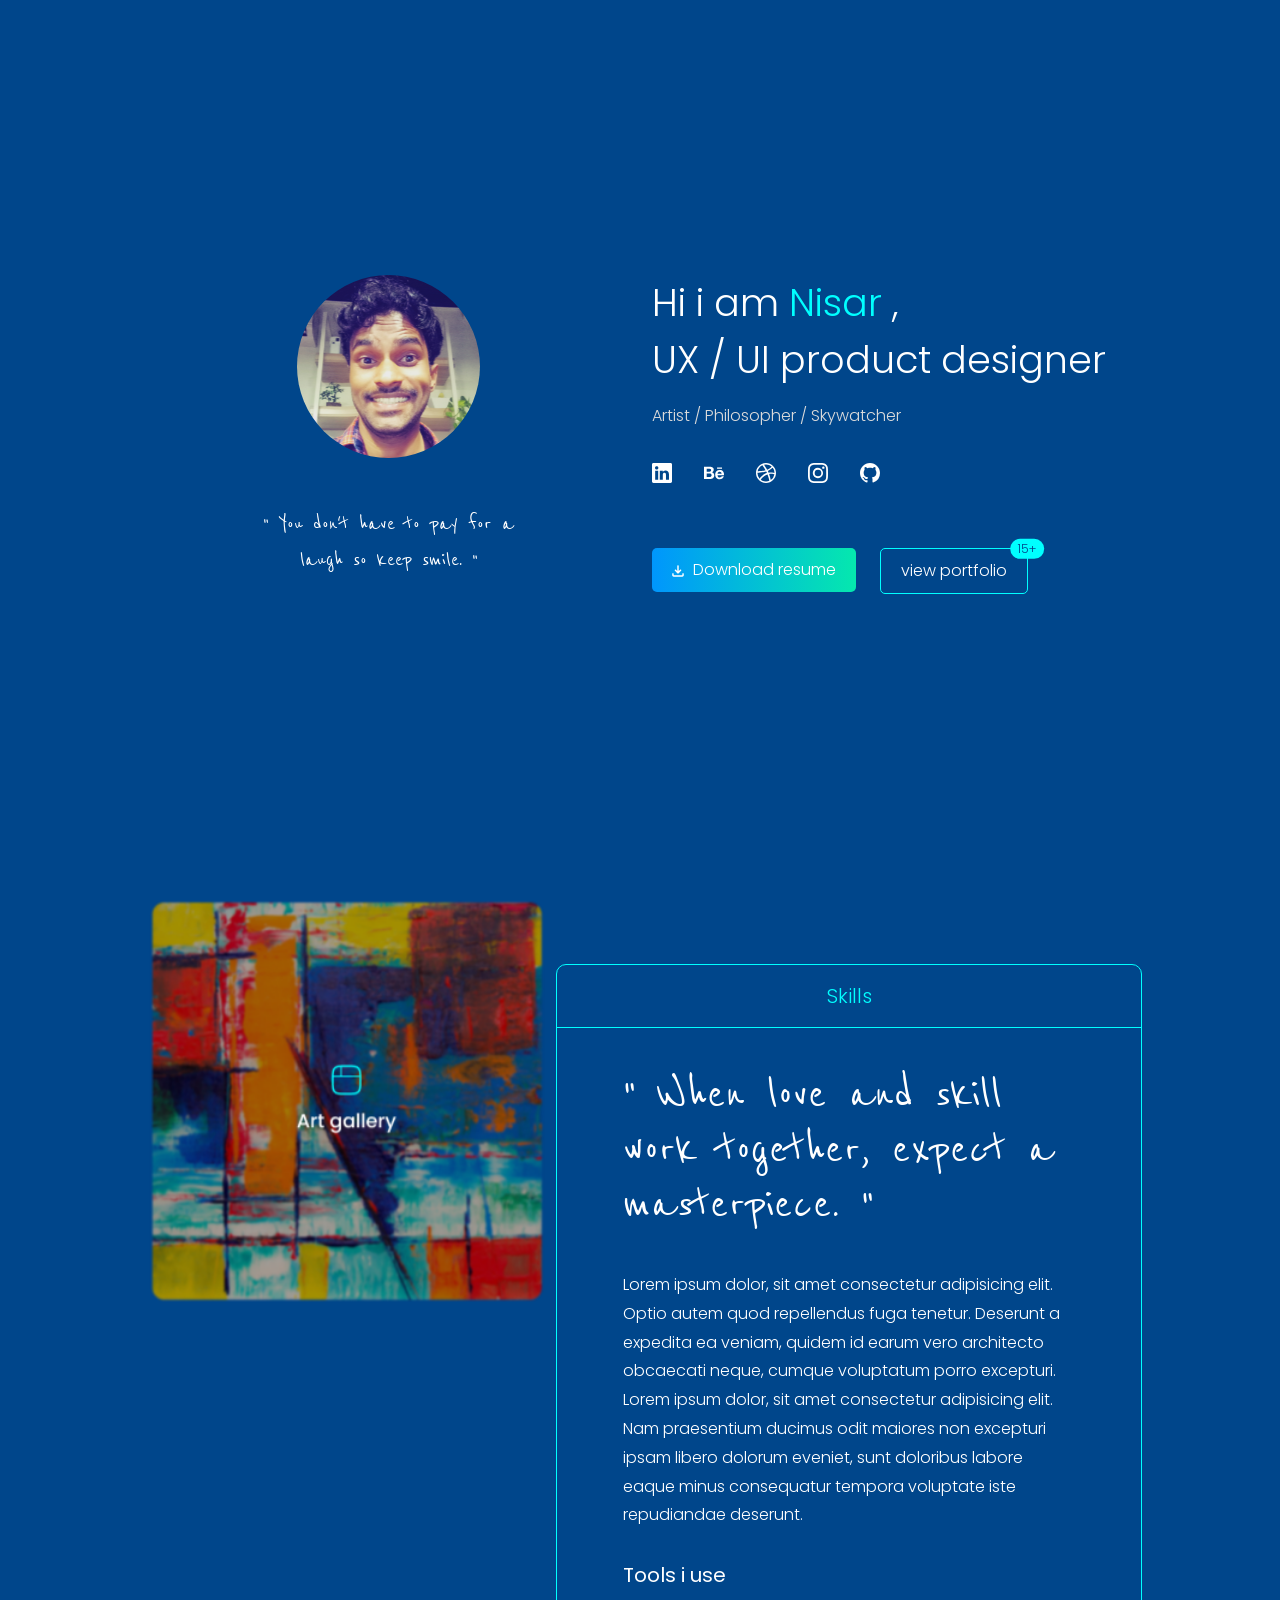
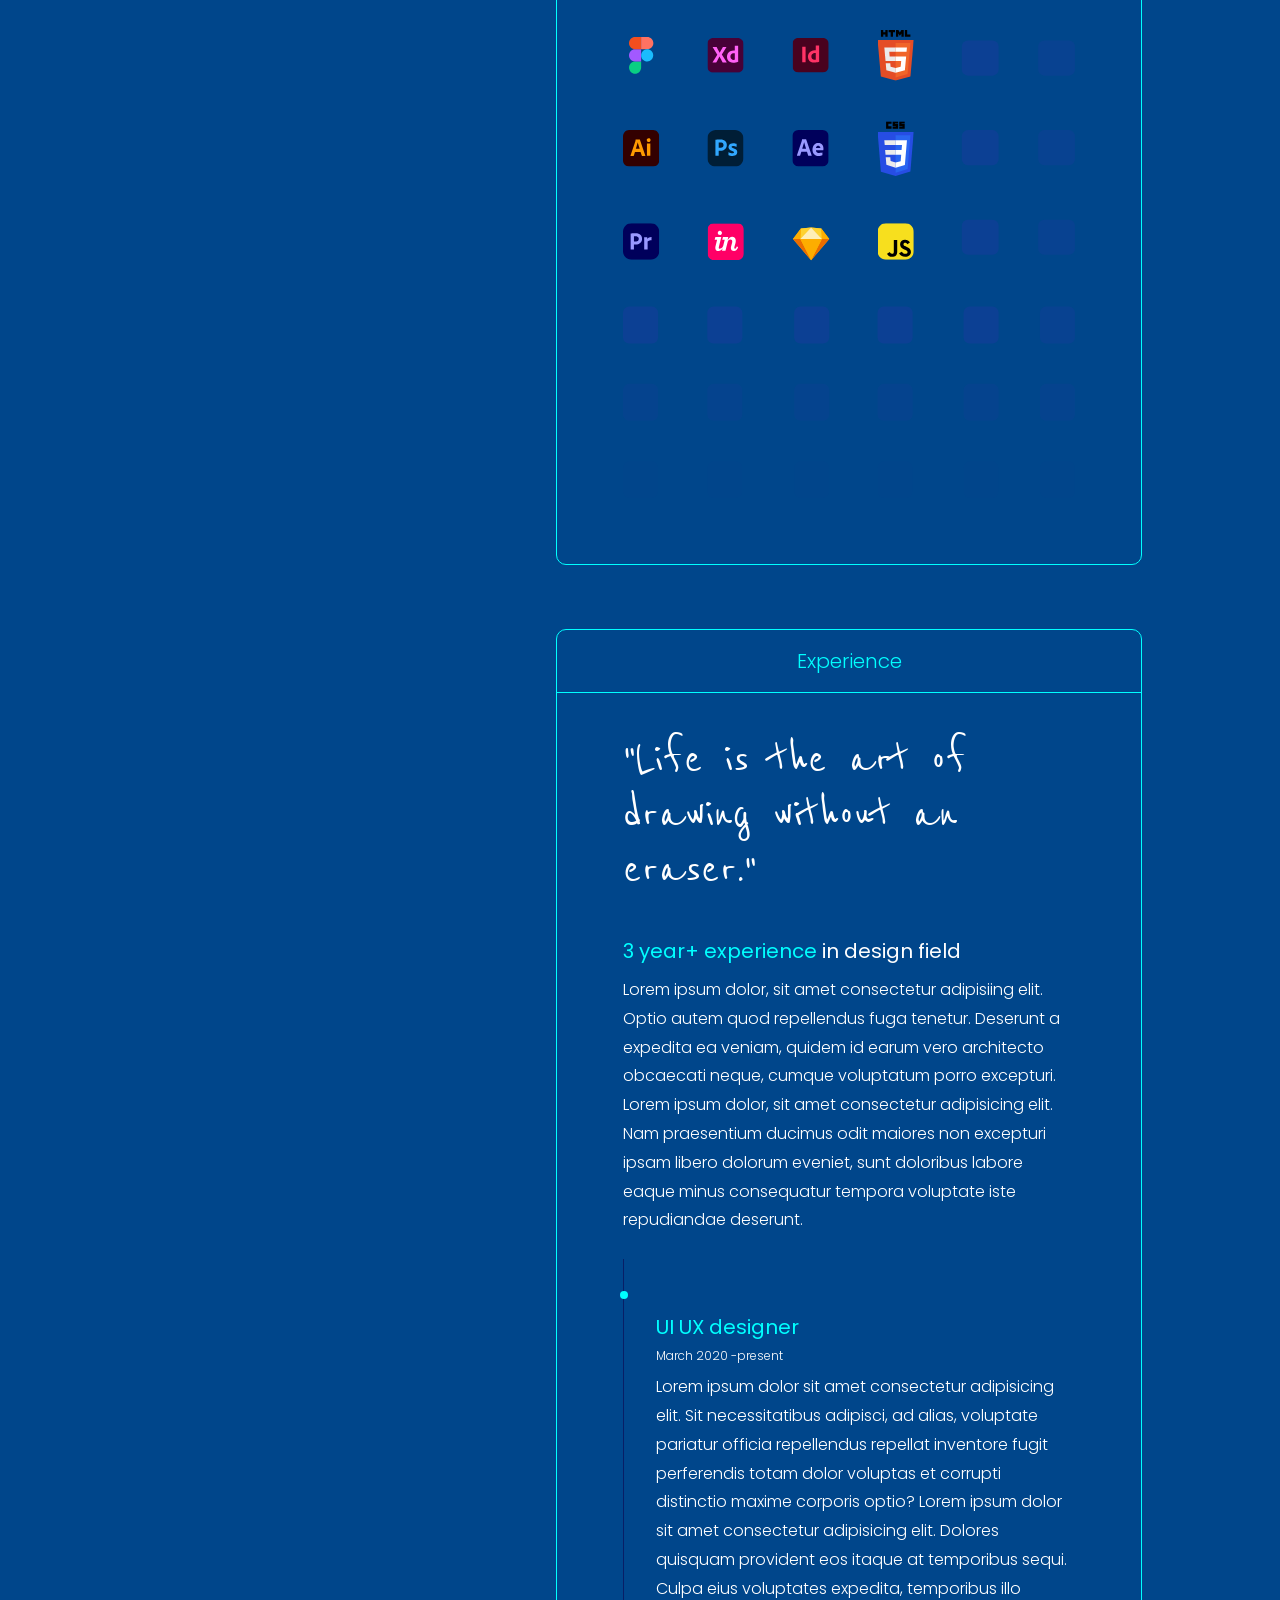
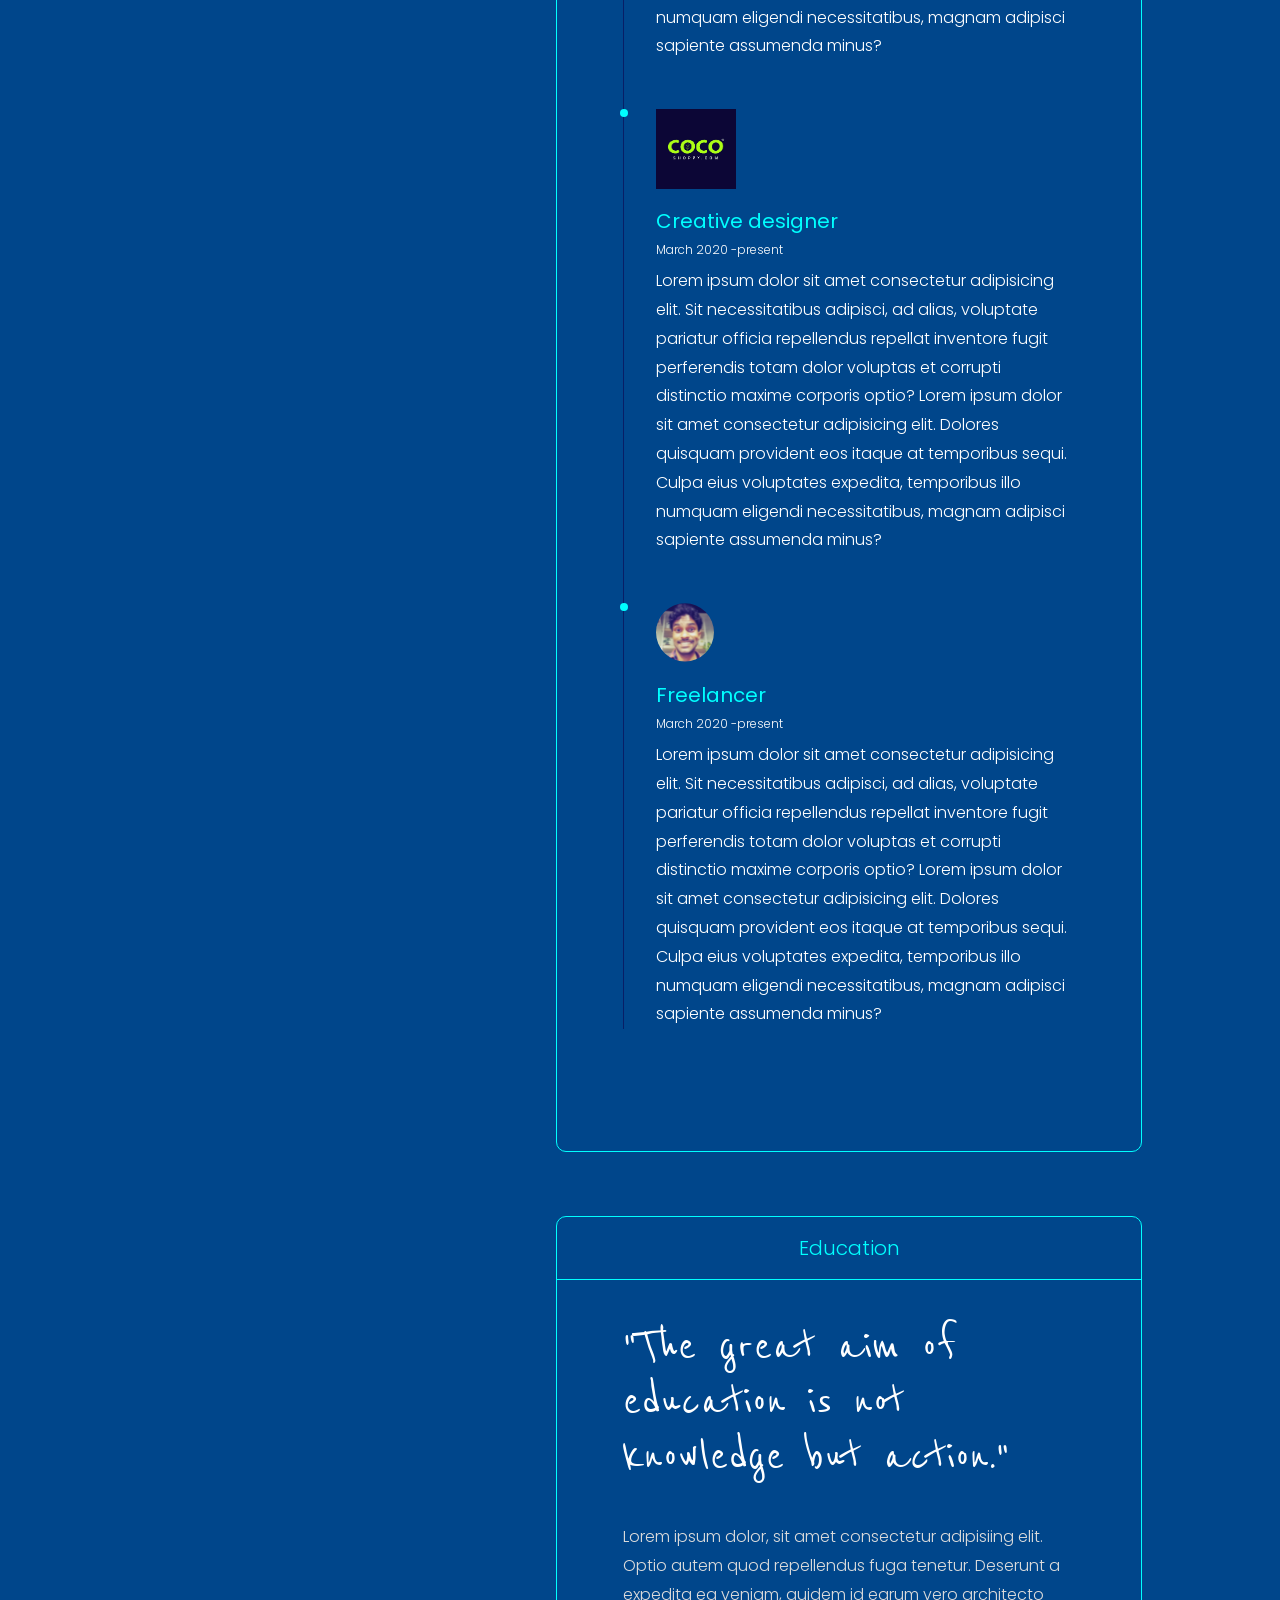
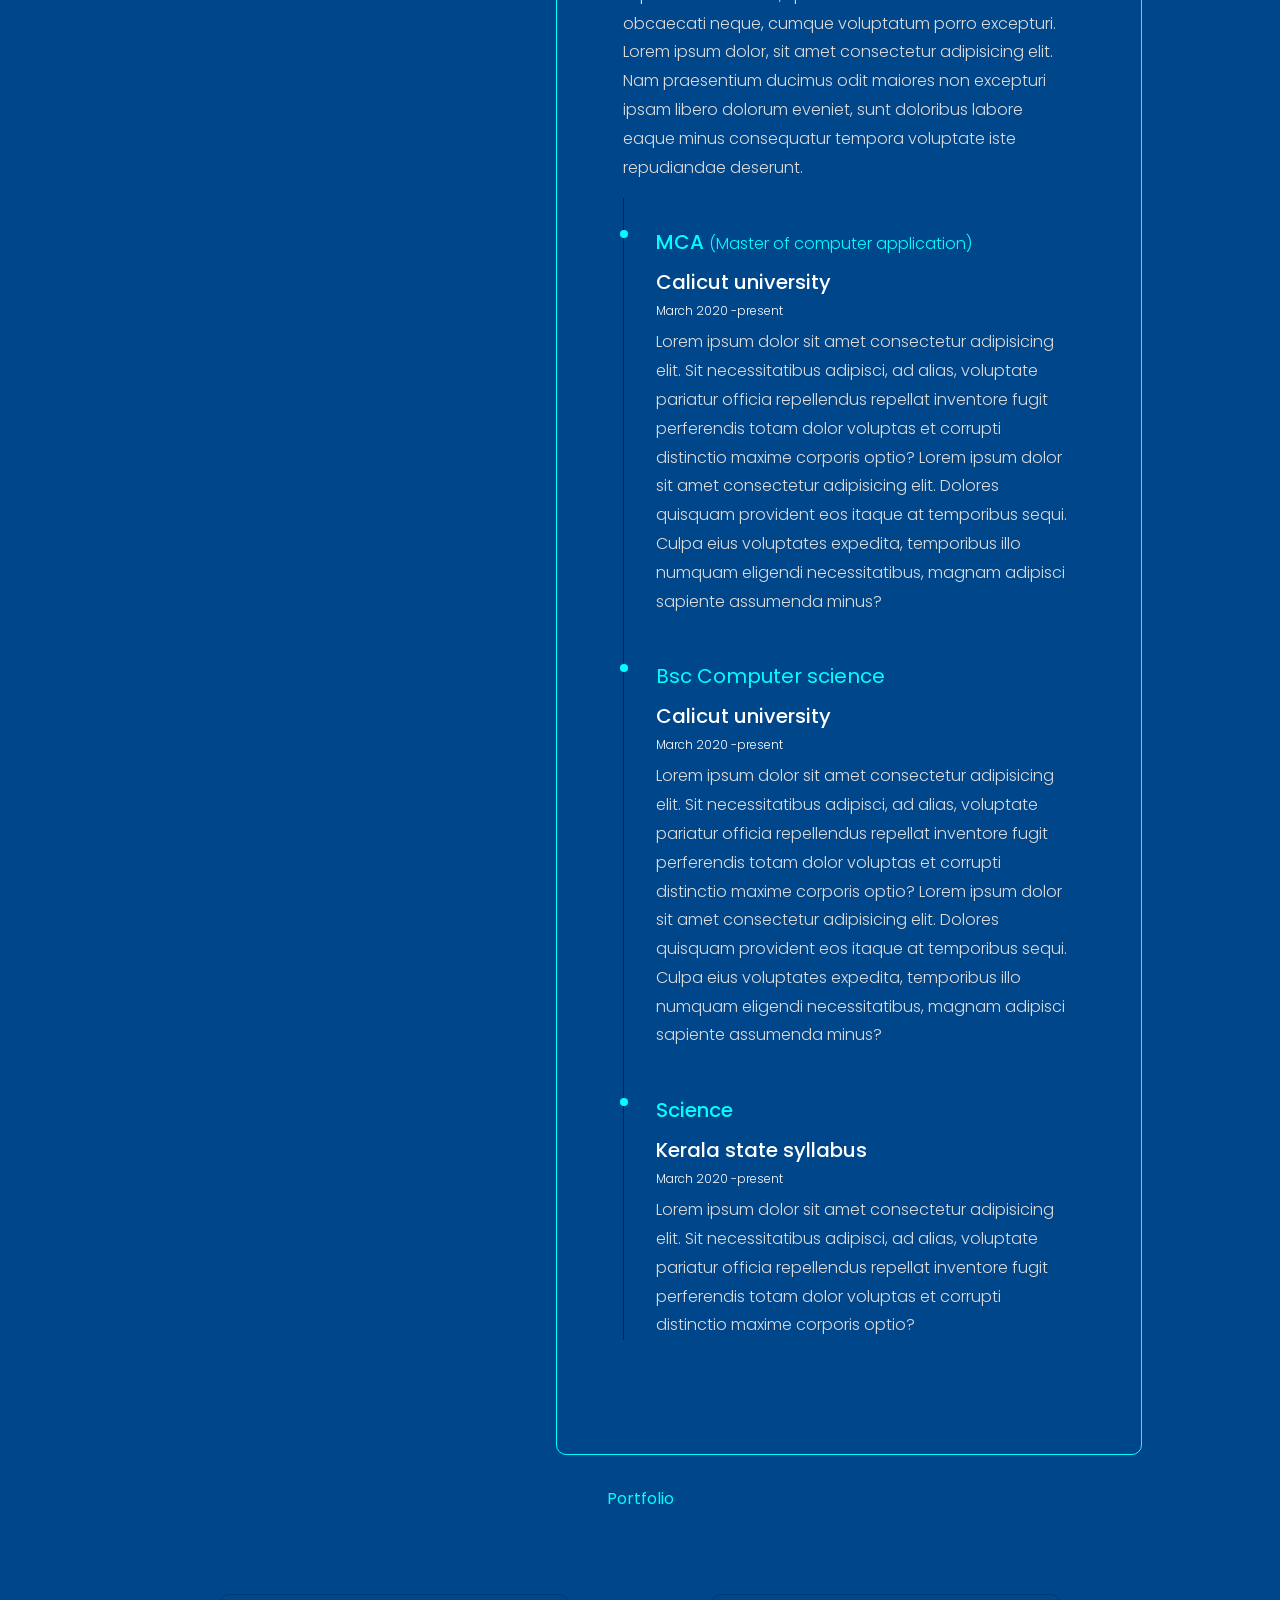
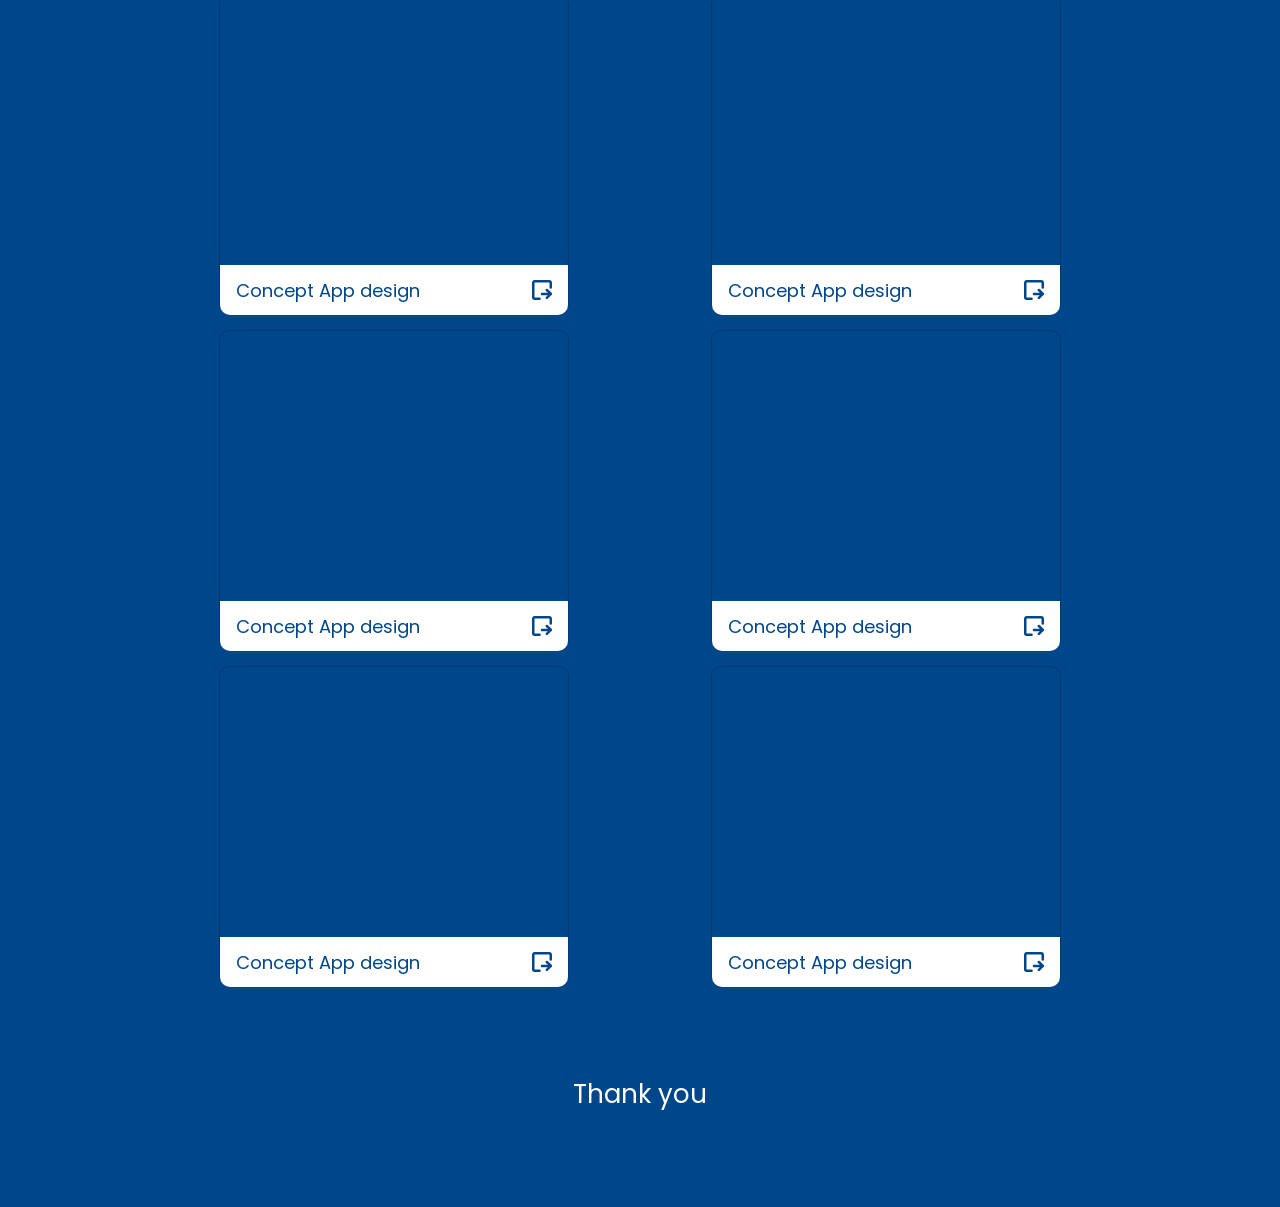
==== commit f3281538: "Add files via upload" ====
--- a/index.html
+++ b/index.html
@@ -40,8 +40,6 @@
     <nav id="hamburger_top" class="navbar navbar-expand-lg navbar-light "
         style="position: fixed;bottom: 0; justify-content: center;z-index: 10;padding-top: 1rem;padding-bottom: 1rem;background-color: var(--bg);">
         <div class="container-fluid" style="width: 100vw;padding: 0 25px;">
-           
-
 
             <button class="navbar-toggler" type="button" data-bs-toggle="collapse"
                 data-bs-target="#navbarSupportedContent" aria-controls="navbarSupportedContent" aria-expanded="false"
@@ -49,6 +47,13 @@
                <img src="hamburger.svg" alt="">
 
             </button>
+            
+         
+           <p style="margin: 0;color: var(--wb);"><a href="#skill">skills</a></p>
+           <p style="margin: 0;color: var(--wb);"><a href="#experience">experience</a></p>
+           <p style="margin: 0;color: var(--wb);"><a href="#education">education</a></p>
+
+     
             <div class="collapse navbar-collapse" id="navbarSupportedContent">
                 <div style="padding-top: 4vh; color: var(--wb);font-weight: 300;text-align: center;">
                     <p style="font-size: 17px;color: var(--main);"><b> Get in touch</b></p>
@@ -245,7 +250,7 @@
                         </button>
                         <button id="btn_project" style="color: var(--main)" type="button"
                             class="btn btn-primary position-relative">
-                            view projects
+                            <a style="text-decoration: none;color: var(--wb);" href="#port">view portfolio</a>
                             <span class="position-absolute top-0 start-100 translate-middle badge rounded-pill "
                                 style="background-color: var(--main);color: var(--bg);font-weight: 300;">
                                 15+
@@ -282,7 +287,7 @@
 
                     <section id="section" >
                         <div class="position-absolute  " id="skilldiv" >
-                            <p style="color: var(--main);margin: 0;"   >
+                            <p id="skill" style="color: var(--main);margin: 0;"   >
                                 Skills
                             </p>
                         </div>
@@ -325,7 +330,7 @@
 
                     <section id="section">
                         <div class="position-absolute" id="skilldiv" >
-                            <p style="color: var(--main);margin: 0;"   >
+                            <p id="experience" style="color: var(--main);margin: 0;"   >
                                 Experience
                             </p>
                            
@@ -417,7 +422,7 @@
 
                     <section id="section">
                         <div class="position-absolute" id="skilldiv" >
-                            <p  style="color: var(--main);margin: 0;">
+                            <p id="education"  style="color: var(--main);margin: 0;">
                                 Education
                             </p>
                         
@@ -522,7 +527,7 @@
         <div class="container-fluid position-relative" id="skilldiv1" style="margin: 0;padding: 0; width: 100%; display: flex;justify-content: center;">
 
             <div style="display: flex;justify-content: center;color: var(--main);align-items: center;position: absolute;margin: 0;padding: 0;">
-                <p style="font-weight: 400;margin: 0;">
+                <p id="port" style="font-weight: 400;margin: 0;">
                     Portfolio
                 </p>
                 <!-- <img src="google_logo.svg" alt=""> -->
--- a/nisar.css
+++ b/nisar.css
@@ -235,7 +235,7 @@
     font-size: 20px;
   }
   #project_container{
-    margin-top: 30rem;
+    margin-top: 1rem;
   }
  
   #journey_img{
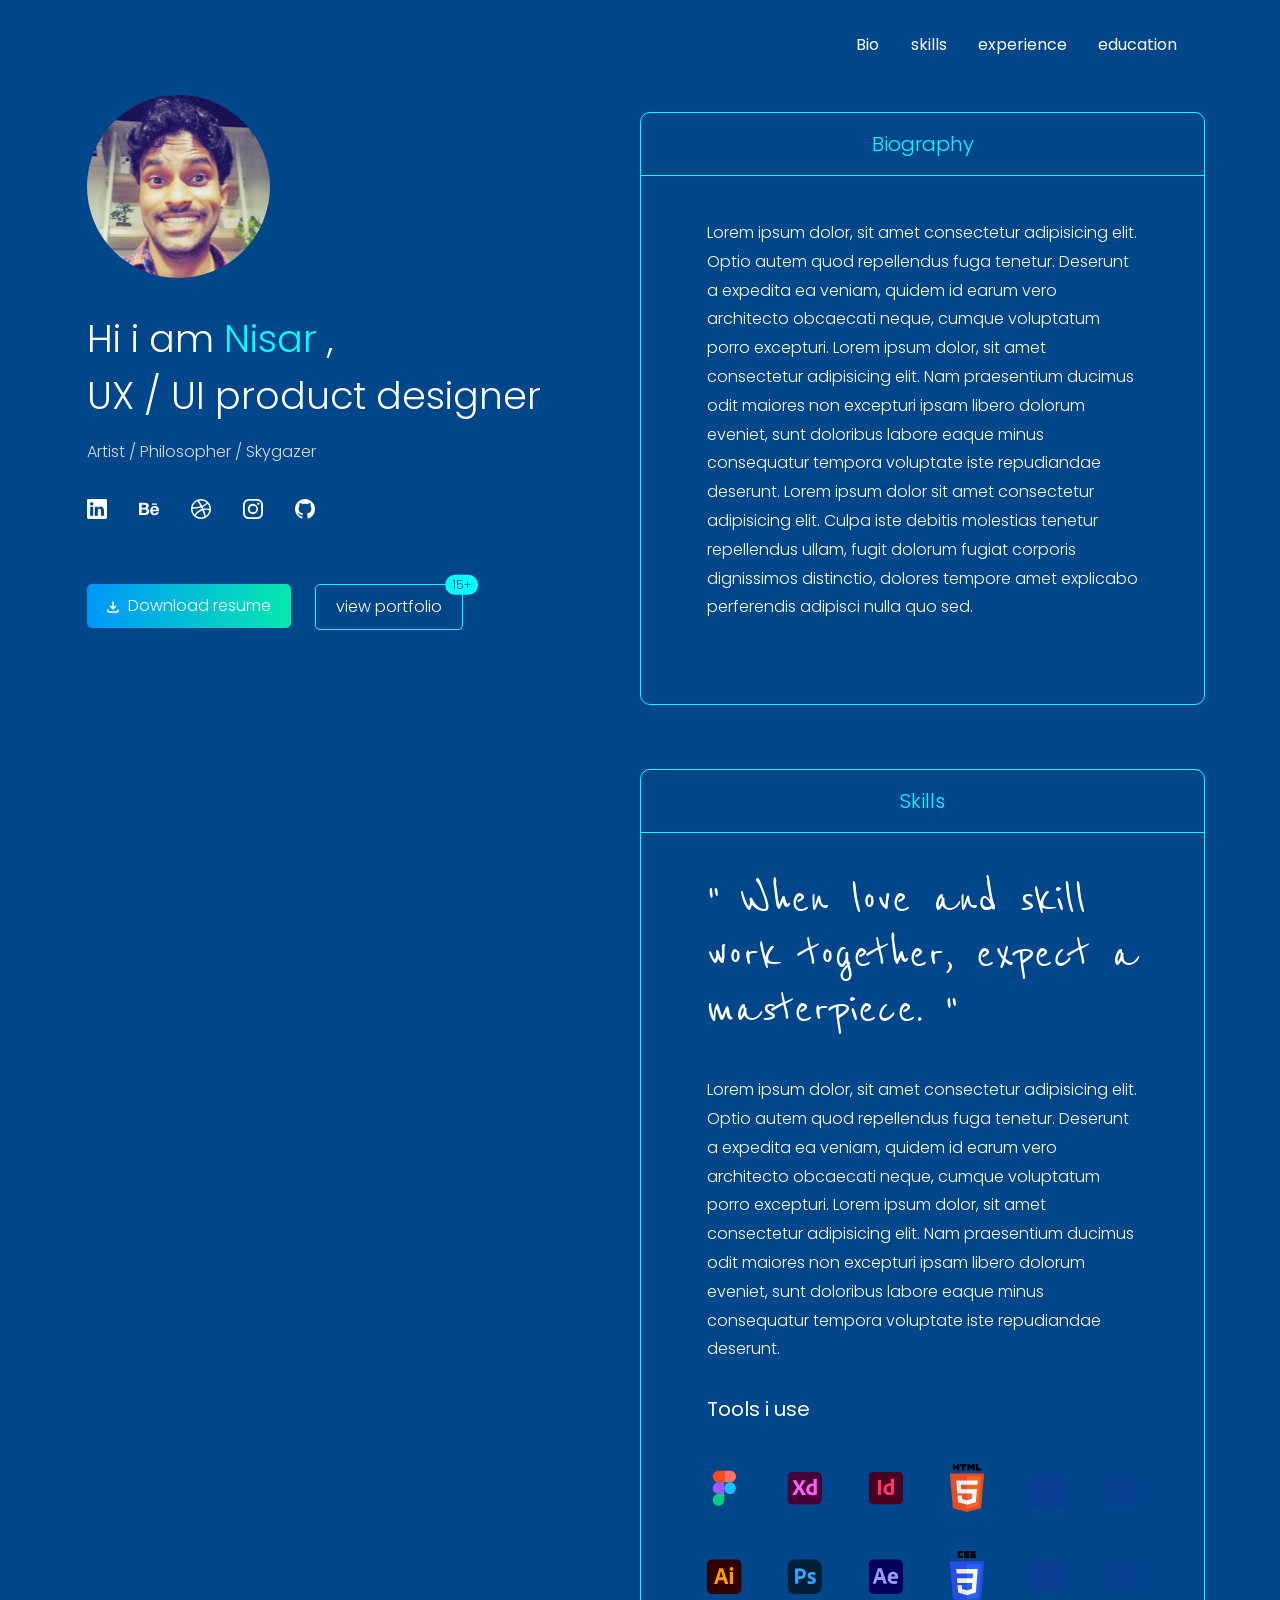
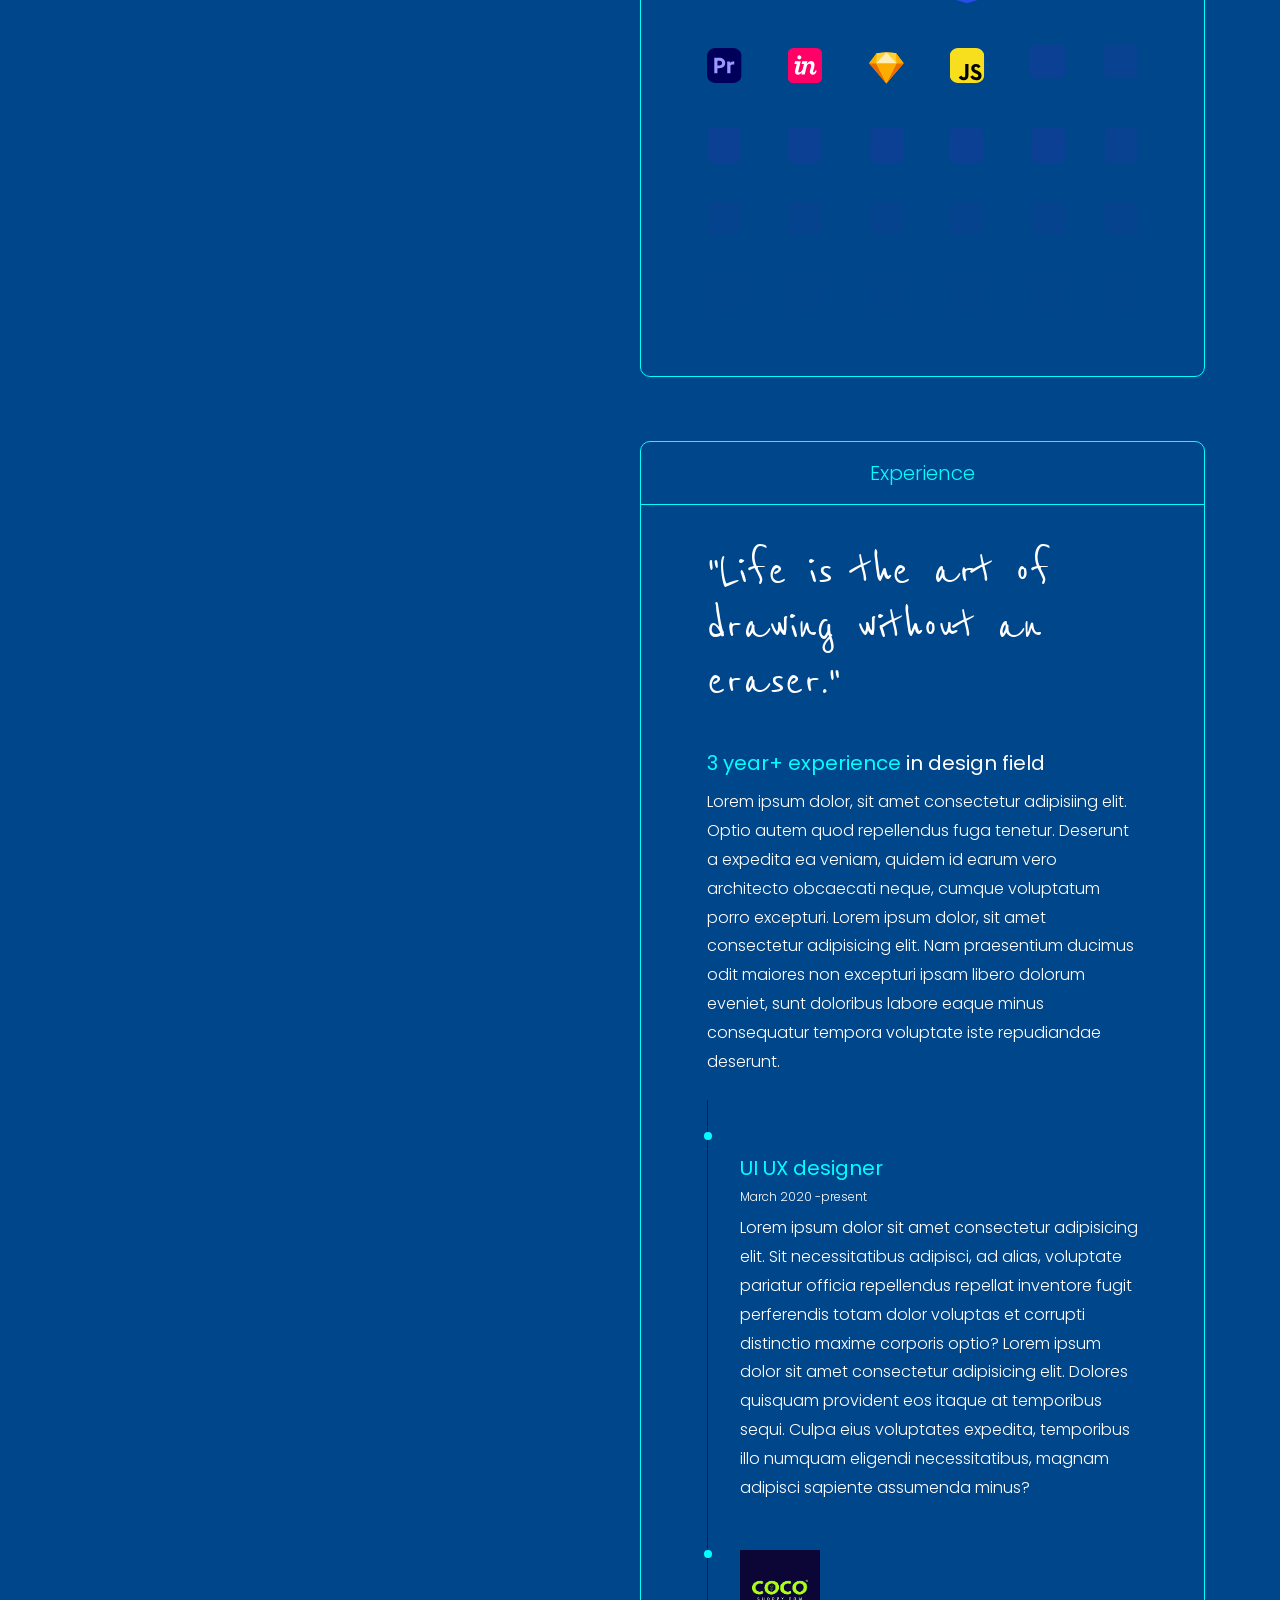
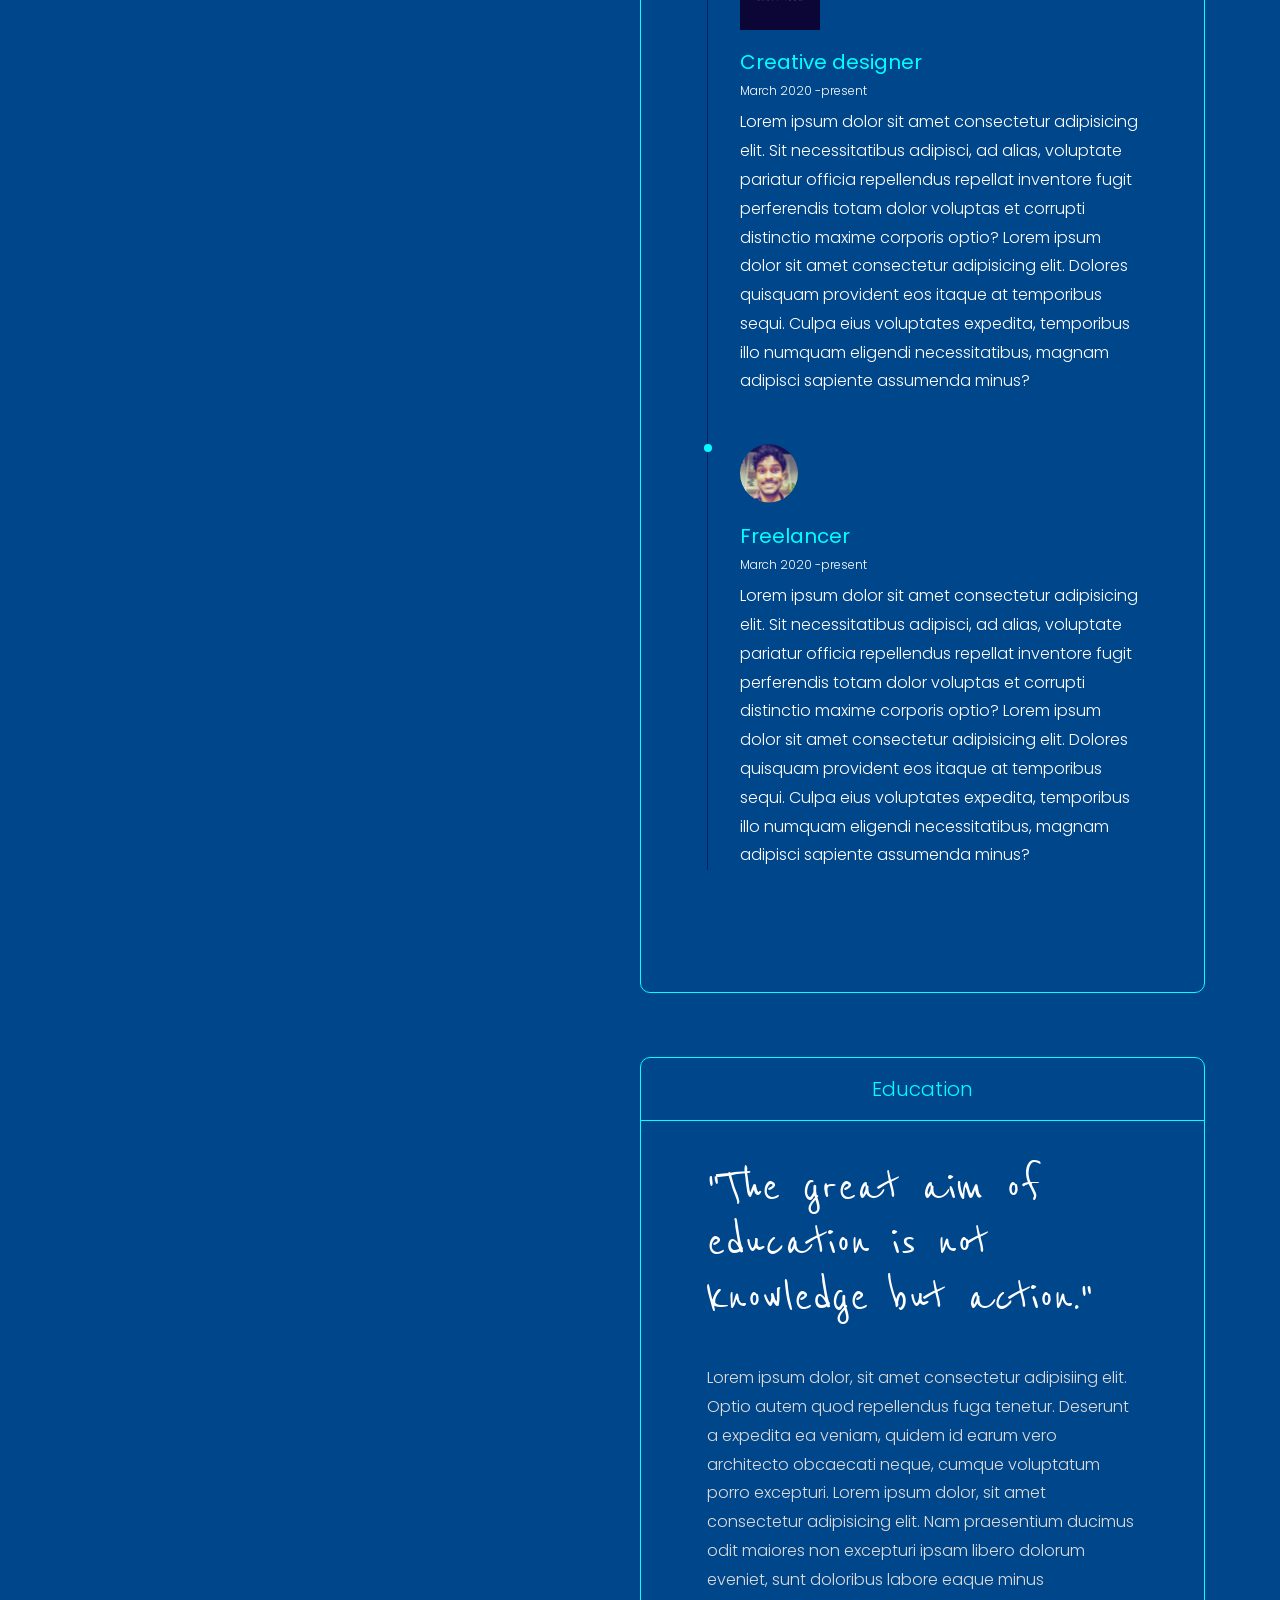
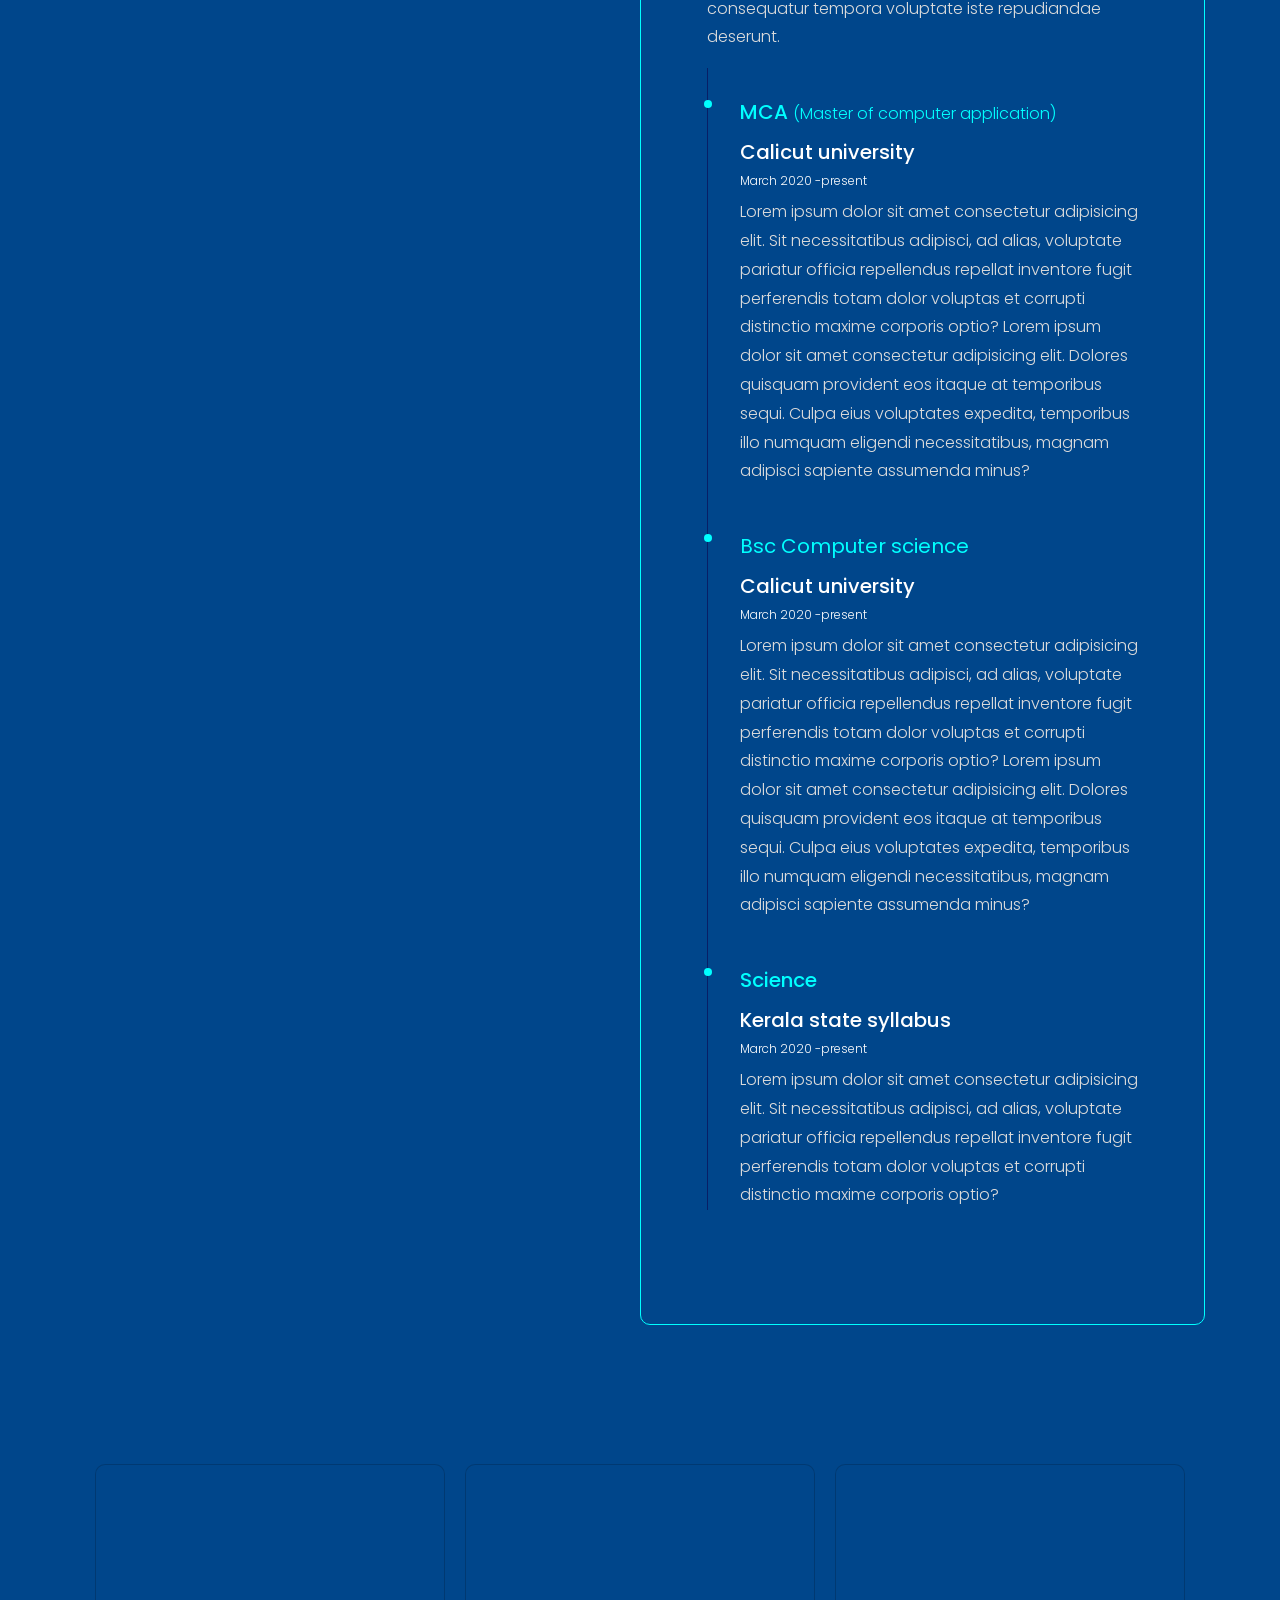
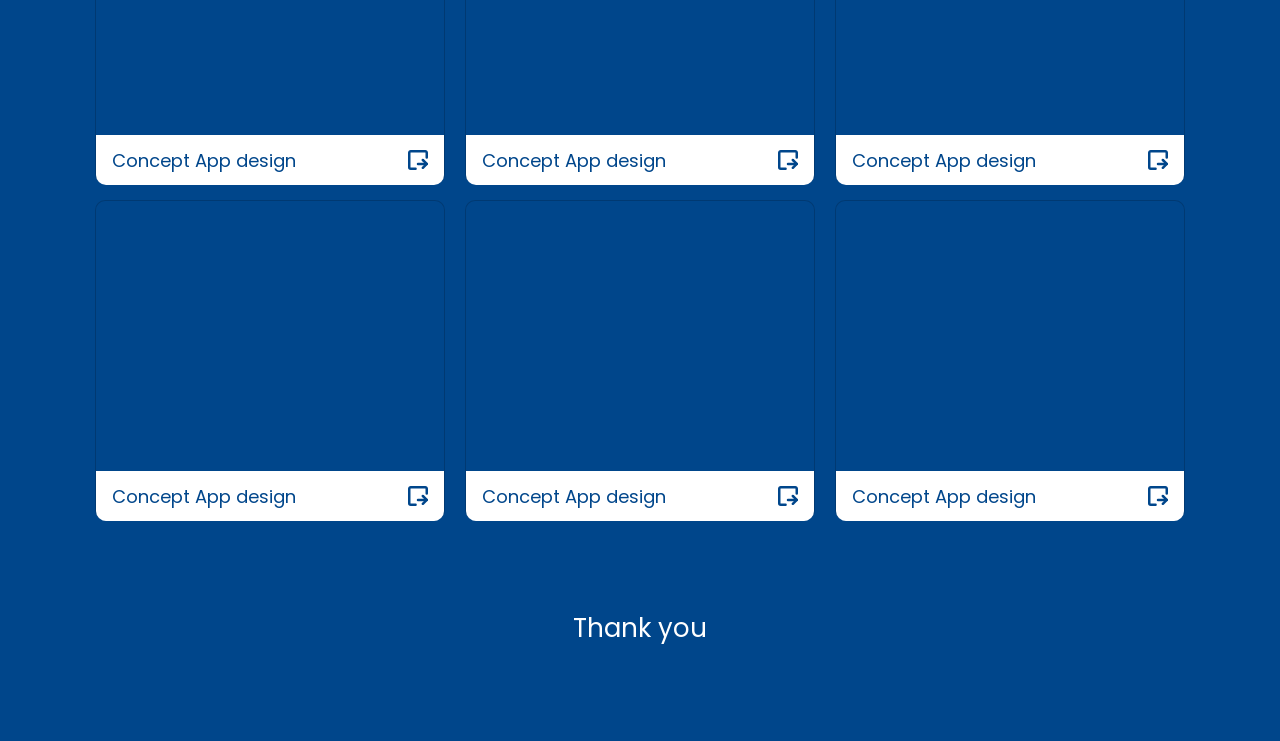
==== commit 4f454000: "Add files via upload" ====
--- a/index.html
+++ b/index.html
@@ -18,7 +18,7 @@
 </head>
 <style>
     @import url('https://fonts.googleapis.com/css?family=Poppins:400,700,900');
-    </style>
+</style>
 
 <body style="font-family:poppins; ">
 
@@ -44,16 +44,12 @@
             <button class="navbar-toggler" type="button" data-bs-toggle="collapse"
                 data-bs-target="#navbarSupportedContent" aria-controls="navbarSupportedContent" aria-expanded="false"
                 aria-label="Toggle navigation">
-               <img src="hamburger.svg" alt="">
+                <img src="hamburger.svg" alt="">
 
             </button>
-            
-         
-           <p style="margin: 0;color: var(--wb);"><a href="#skill">skills</a></p>
-           <p style="margin: 0;color: var(--wb);"><a href="#experience">experience</a></p>
-           <p style="margin: 0;color: var(--wb);"><a href="#education">education</a></p>
-
-     
+
+
+
             <div class="collapse navbar-collapse" id="navbarSupportedContent">
                 <div style="padding-top: 4vh; color: var(--wb);font-weight: 300;text-align: center;">
                     <p style="font-size: 17px;color: var(--main);"><b> Get in touch</b></p>
@@ -64,6 +60,14 @@
                     <!-- <b>Location:</b> -->
                     <p style="font-size: 14px; color: var(--text);">athanikkal, vellur(PO) 676517, malappuram(D),
                         kerala, india</p>
+                        
+           <div style="display: flex;justify-content: space-evenly; align-items: center;font-size: 13px;margin-top: 2rem;">
+            <p style="margin: 0;"><a style="text-decoration: none;color: var(--text);" href="#btn_project"><u>bio</u> </a></p>
+            <p style="margin: 0;"><a style="text-decoration: none;color: var(--text);" href="#skill"><u>skills</u> </a></p>
+            <p style="margin: 0;"><a style="text-decoration: none;color: var(--text);" href="#experience"><u> experience</u></a></p>
+            <p style="margin: 0;"><a style="text-decoration: none;color: var(--text);" href="#education"><u> education</u></a></p>
+
+           </div>
 
                 </div>
 
@@ -117,7 +121,7 @@
 
 
 
-    <!-- <div class="container-fluid" id="header_fixed"
+    <div class="container-fluid" id="header_fixed"
         style="height: 10vh; z-index: 1; justify-content: center;align-items: center; position: fixed;backdrop-filter: blur(10px);">
 
 
@@ -125,40 +129,48 @@
             style=" display: grid;display: flex;justify-content: space-between;background: transparent;width: 90%;">
 
 
-            <div class="col-sm-6" id="list_nav" style="height: 50px;background: transparent; align-items: center;">
-
-
-                <img src="nisarlogosvg.svg" alt="">
+            <div class="col-sm-8" id="list_nav" style="height: 50px;background: transparent; align-items: center;">
+
+
+                <!-- <img src="nisarlogosvg.svg" alt=""> -->
 
             </div>
-            <div class="col-sm-6" id="svg_icon"
-                style="height: 50px;width: 200px;align-items: center;justify-content: space-between;">
-                <svg xmlns="http://www.w3.org/2000/svg" width="16" height="16" fill="white" class="bi bi-linkedin"
+            <div class="col-sm-4" id="svg_icon"
+                style="height: 50px;align-items: center;justify-content: space-around;">
+
+
+                <p style="margin: 0;color: var(--wb);"><a style="text-decoration: none;color: var(--wb);font-size: 16px;" href="#bio">Bio</a></p>
+                <p style="margin: 0;color: var(--wb);"><a style="text-decoration: none;color: var(--wb);font-size: 16px;" href="#skill">skills</a></p>
+                <p style="margin: 0;color: var(--wb);"><a style="text-decoration: none;color: var(--wb);font-size: 16px;" href="#experience">experience</a></p>
+                <p style="margin: 0;color: var(--wb);"><a style="text-decoration: none;color: var(--wb);font-size: 16px;" href="#education">education</a></p>
+
+
+                <!-- <svg xmlns="http://www.w3.org/2000/svg" width="22" height="22" fill="white" class="bi bi-linkedin"
                     viewBox="0 0 16 16">
                     <path
                         d="M0 1.146C0 .513.526 0 1.175 0h13.65C15.474 0 16 .513 16 1.146v13.708c0 .633-.526 1.146-1.175 1.146H1.175C.526 16 0 15.487 0 14.854V1.146zm4.943 12.248V6.169H2.542v7.225h2.401zm-1.2-8.212c.837 0 1.358-.554 1.358-1.248-.015-.709-.52-1.248-1.342-1.248-.822 0-1.359.54-1.359 1.248 0 .694.521 1.248 1.327 1.248h.016zm4.908 8.212V9.359c0-.216.016-.432.08-.586.173-.431.568-.878 1.232-.878.869 0 1.216.662 1.216 1.634v3.865h2.401V9.25c0-2.22-1.184-3.252-2.764-3.252-1.274 0-1.845.7-2.165 1.193v.025h-.016a5.54 5.54 0 0 1 .016-.025V6.169h-2.4c.03.678 0 7.225 0 7.225h2.4z" />
                 </svg>
-                <svg xmlns="http://www.w3.org/2000/svg" width="18" height="18" fill=white class="bi bi-behance"
+                <svg xmlns="http://www.w3.org/2000/svg" width="22" height="22" fill=white class="bi bi-behance"
                     viewBox="0 0 16 16">
                     <path
                         d="M4.654 3c.461 0 .887.035 1.278.14.39.07.711.216.996.391.286.176.497.426.641.747.14.32.216.711.216 1.137 0 .496-.106.922-.356 1.242-.215.32-.566.606-.997.817.606.176 1.067.496 1.348.922.281.426.461.957.461 1.563 0 .496-.105.922-.285 1.278a2.317 2.317 0 0 1-.782.887c-.32.215-.711.39-1.137.496a5.329 5.329 0 0 1-1.278.176L0 12.803V3h4.654zm-.285 3.978c.39 0 .71-.105.957-.285.246-.18.355-.497.355-.887 0-.216-.035-.426-.105-.567a.981.981 0 0 0-.32-.355 1.84 1.84 0 0 0-.461-.176c-.176-.035-.356-.035-.567-.035H2.17v2.31c0-.005 2.2-.005 2.2-.005zm.105 4.193c.215 0 .426-.035.606-.07.176-.035.356-.106.496-.216s.25-.215.356-.39c.07-.176.14-.391.14-.641 0-.496-.14-.852-.426-1.102-.285-.215-.676-.32-1.137-.32H2.17v2.734h2.305v.005zm6.858-.035c.286.285.711.426 1.278.426.39 0 .746-.106 1.032-.286.285-.215.46-.426.53-.64h1.74c-.286.851-.712 1.457-1.278 1.848-.566.355-1.243.566-2.06.566a4.135 4.135 0 0 1-1.527-.285 2.827 2.827 0 0 1-1.137-.782 2.851 2.851 0 0 1-.712-1.172c-.175-.461-.25-.957-.25-1.528 0-.531.07-1.032.25-1.493.18-.46.426-.852.747-1.207.32-.32.711-.606 1.137-.782a4.018 4.018 0 0 1 1.493-.285c.606 0 1.137.105 1.598.355.46.25.817.532 1.102.958.285.39.496.851.641 1.348.07.496.105.996.07 1.563h-5.15c0 .58.21 1.11.496 1.396zm2.24-3.732c-.25-.25-.642-.391-1.103-.391-.32 0-.566.07-.781.176-.215.105-.356.25-.496.39a.957.957 0 0 0-.25.497c-.036.175-.07.32-.07.46h3.196c-.07-.526-.25-.882-.497-1.132zm-3.127-3.728h3.978v.957h-3.978v-.957z" />
                 </svg>
-                <svg xmlns="http://www.w3.org/2000/svg" width="18" height="18" fill=white class="bi bi-dribbble"
+                <svg xmlns="http://www.w3.org/2000/svg" width="22" height="22" fill=white class="bi bi-dribbble"
                     viewBox="0 0 16 16">
                     <path fill-rule="evenodd"
                         d="M8 0C3.584 0 0 3.584 0 8s3.584 8 8 8c4.408 0 8-3.584 8-8s-3.592-8-8-8zm5.284 3.688a6.802 6.802 0 0 1 1.545 4.251c-.226-.043-2.482-.503-4.755-.217-.052-.112-.096-.234-.148-.355-.139-.33-.295-.668-.451-.99 2.516-1.023 3.662-2.498 3.81-2.69zM8 1.18c1.735 0 3.323.65 4.53 1.718-.122.174-1.155 1.553-3.584 2.464-1.12-2.056-2.36-3.74-2.551-4A6.95 6.95 0 0 1 8 1.18zm-2.907.642A43.123 43.123 0 0 1 7.627 5.77c-3.193.85-6.013.833-6.317.833a6.865 6.865 0 0 1 3.783-4.78zM1.163 8.01V7.8c.295.01 3.61.053 7.02-.971.199.381.381.772.555 1.162l-.27.078c-3.522 1.137-5.396 4.243-5.553 4.504a6.817 6.817 0 0 1-1.752-4.564zM8 14.837a6.785 6.785 0 0 1-4.19-1.44c.12-.252 1.509-2.924 5.361-4.269.018-.009.026-.009.044-.017a28.246 28.246 0 0 1 1.457 5.18A6.722 6.722 0 0 1 8 14.837zm3.81-1.171c-.07-.417-.435-2.412-1.328-4.868 2.143-.338 4.017.217 4.251.295a6.774 6.774 0 0 1-2.924 4.573z" />
                 </svg>
-                <svg xmlns="http://www.w3.org/2000/svg" width="18" height="18" fill=white class="bi bi-instagram"
+                <svg xmlns="http://www.w3.org/2000/svg" width="22" height="22" fill=white class="bi bi-instagram"
                     viewBox="0 0 16 16">
                     <path
                         d="M8 0C5.829 0 5.556.01 4.703.048 3.85.088 3.269.222 2.76.42a3.917 3.917 0 0 0-1.417.923A3.927 3.927 0 0 0 .42 2.76C.222 3.268.087 3.85.048 4.7.01 5.555 0 5.827 0 8.001c0 2.172.01 2.444.048 3.297.04.852.174 1.433.372 1.942.205.526.478.972.923 1.417.444.445.89.719 1.416.923.51.198 1.09.333 1.942.372C5.555 15.99 5.827 16 8 16s2.444-.01 3.298-.048c.851-.04 1.434-.174 1.943-.372a3.916 3.916 0 0 0 1.416-.923c.445-.445.718-.891.923-1.417.197-.509.332-1.09.372-1.942C15.99 10.445 16 10.173 16 8s-.01-2.445-.048-3.299c-.04-.851-.175-1.433-.372-1.941a3.926 3.926 0 0 0-.923-1.417A3.911 3.911 0 0 0 13.24.42c-.51-.198-1.092-.333-1.943-.372C10.443.01 10.172 0 7.998 0h.003zm-.717 1.442h.718c2.136 0 2.389.007 3.232.046.78.035 1.204.166 1.486.275.373.145.64.319.92.599.28.28.453.546.598.92.11.281.24.705.275 1.485.039.843.047 1.096.047 3.231s-.008 2.389-.047 3.232c-.035.78-.166 1.203-.275 1.485a2.47 2.47 0 0 1-.599.919c-.28.28-.546.453-.92.598-.28.11-.704.24-1.485.276-.843.038-1.096.047-3.232.047s-2.39-.009-3.233-.047c-.78-.036-1.203-.166-1.485-.276a2.478 2.478 0 0 1-.92-.598 2.48 2.48 0 0 1-.6-.92c-.109-.281-.24-.705-.275-1.485-.038-.843-.046-1.096-.046-3.233 0-2.136.008-2.388.046-3.231.036-.78.166-1.204.276-1.486.145-.373.319-.64.599-.92.28-.28.546-.453.92-.598.282-.11.705-.24 1.485-.276.738-.034 1.024-.044 2.515-.045v.002zm4.988 1.328a.96.96 0 1 0 0 1.92.96.96 0 0 0 0-1.92zm-4.27 1.122a4.109 4.109 0 1 0 0 8.217 4.109 4.109 0 0 0 0-8.217zm0 1.441a2.667 2.667 0 1 1 0 5.334 2.667 2.667 0 0 1 0-5.334z" />
-                </svg>
+                </svg> -->
 
             </div>
 
         </div>
 
-    </div> -->
+    </div>
 
 
     <div>
@@ -169,7 +181,7 @@
 
         <!--page 1-->
 
-        <div id="page1" class="container-fluid" style=" z-index: -1; display: flex;justify-content: center;">
+        <!-- <div id="page1" class="container-fluid" style=" z-index: -1; display: flex;justify-content: center;">
 
 
             <div class="row  " style=" display: flex;align-items: center;">
@@ -189,19 +201,16 @@
                         <span id="nisarunderline">
                             Nisar
                             
-                            <!-- <img style="height: 10px;" src="underline.svg" alt=""> -->
                         </span>
                         ,
                         <br>
                         UX / UI <span id="product">product</span>  designer
-                        <!-- with <br> <span style="color: var(--main);"> 1 year </span> experience -->
                     </p>
-                    <p id="intro">Artist / Philosopher / Skywatcher  </span></p>
+                    <p id="intro">Artist / Philosopher / Skygazer  </span></p>
                     <ul id="sm_icons" class="navbar-nav me-auto mb-2 mb-lg-0"
                     style="display: flex;flex-direction: row;">
 
                     <li class="nav-item">
-                        <!-- <a style="color: white;" class="nav-link" href="#">Link</a> -->
                         <svg xmlns="http://www.w3.org/2000/svg" width="20" height="20" class="bi bi-linkedin"
                             viewBox="0 0 16 16">
                             <path
@@ -266,44 +275,139 @@
 
             </div>
 
-        </div>
-
-
-        <div  class="container-fluid" style=" z-index: -1; display: flex;justify-content: center;">
-
-
-            <div class="row  " id="img_row">
-                <div class="col-sm-5" id="img_div" >
-<!-- 
+        </div> -->
+
+
+        <div class="container-fluid" style=" z-index: -1; display: flex;justify-content: center;padding-top: 3rem;">
+
+
+            <div class="row  " style="margin-top: 0;padding-top: 0;" >
+                <div class="col-sm-6 col-md-6 col-lg-6" id="img_row">
+                    <div class="row" style="position: sticky;top:7vh;display: flex;justify-content: center;align-items: center;padding-top: 0;">
+                        <div id="photodiv" class="col-sm-12 col-md-12" style="display: flex;flex-direction: column;">
+                            <img id="photo" src="nisarlogosvg.svg" alt="">
+                            <p id="smile"
+                                style="font-family: quote;color: var(--wb);text-align: center;padding-top: 1rem;padding-bottom: 1rem;">
+                                " You don't have to pay for a <br> laugh so keep smile. "
+                            </p>
+                        </div>
+
+                        <div class="col-sm-12 col-md-12">
+
+
+                            <p id="headline">
+                                Hi i am
+                                <span id="nisarunderline">
+                                    Nisar
+
+                                </span>
+                                ,
+                                <br>
+                                UX / UI <span id="product">product</span> designer
+                            </p>
+                            <p id="intro">Artist / Philosopher / Skygazer </span></p>
+                            <ul id="sm_icons" class="navbar-nav me-auto mb-2 mb-lg-0"
+                                style="display: flex;flex-direction: row;">
+
+                                <li class="nav-item">
+                                    <svg xmlns="http://www.w3.org/2000/svg" width="20" height="20"
+                                        class="bi bi-linkedin" viewBox="0 0 16 16">
+                                        <path
+                                            d="M0 1.146C0 .513.526 0 1.175 0h13.65C15.474 0 16 .513 16 1.146v13.708c0 .633-.526 1.146-1.175 1.146H1.175C.526 16 0 15.487 0 14.854V1.146zm4.943 12.248V6.169H2.542v7.225h2.401zm-1.2-8.212c.837 0 1.358-.554 1.358-1.248-.015-.709-.52-1.248-1.342-1.248-.822 0-1.359.54-1.359 1.248 0 .694.521 1.248 1.327 1.248h.016zm4.908 8.212V9.359c0-.216.016-.432.08-.586.173-.431.568-.878 1.232-.878.869 0 1.216.662 1.216 1.634v3.865h2.401V9.25c0-2.22-1.184-3.252-2.764-3.252-1.274 0-1.845.7-2.165 1.193v.025h-.016a5.54 5.54 0 0 1 .016-.025V6.169h-2.4c.03.678 0 7.225 0 7.225h2.4z" />
+                                    </svg>
+                                </li>
+                                <li class="nav-item">
+                                    <svg xmlns="http://www.w3.org/2000/svg" width="20" height="20" class="bi bi-behance"
+                                        viewBox="0 0 16 16">
+                                        <path
+                                            d="M4.654 3c.461 0 .887.035 1.278.14.39.07.711.216.996.391.286.176.497.426.641.747.14.32.216.711.216 1.137 0 .496-.106.922-.356 1.242-.215.32-.566.606-.997.817.606.176 1.067.496 1.348.922.281.426.461.957.461 1.563 0 .496-.105.922-.285 1.278a2.317 2.317 0 0 1-.782.887c-.32.215-.711.39-1.137.496a5.329 5.329 0 0 1-1.278.176L0 12.803V3h4.654zm-.285 3.978c.39 0 .71-.105.957-.285.246-.18.355-.497.355-.887 0-.216-.035-.426-.105-.567a.981.981 0 0 0-.32-.355 1.84 1.84 0 0 0-.461-.176c-.176-.035-.356-.035-.567-.035H2.17v2.31c0-.005 2.2-.005 2.2-.005zm.105 4.193c.215 0 .426-.035.606-.07.176-.035.356-.106.496-.216s.25-.215.356-.39c.07-.176.14-.391.14-.641 0-.496-.14-.852-.426-1.102-.285-.215-.676-.32-1.137-.32H2.17v2.734h2.305v.005zm6.858-.035c.286.285.711.426 1.278.426.39 0 .746-.106 1.032-.286.285-.215.46-.426.53-.64h1.74c-.286.851-.712 1.457-1.278 1.848-.566.355-1.243.566-2.06.566a4.135 4.135 0 0 1-1.527-.285 2.827 2.827 0 0 1-1.137-.782 2.851 2.851 0 0 1-.712-1.172c-.175-.461-.25-.957-.25-1.528 0-.531.07-1.032.25-1.493.18-.46.426-.852.747-1.207.32-.32.711-.606 1.137-.782a4.018 4.018 0 0 1 1.493-.285c.606 0 1.137.105 1.598.355.46.25.817.532 1.102.958.285.39.496.851.641 1.348.07.496.105.996.07 1.563h-5.15c0 .58.21 1.11.496 1.396zm2.24-3.732c-.25-.25-.642-.391-1.103-.391-.32 0-.566.07-.781.176-.215.105-.356.25-.496.39a.957.957 0 0 0-.25.497c-.036.175-.07.32-.07.46h3.196c-.07-.526-.25-.882-.497-1.132zm-3.127-3.728h3.978v.957h-3.978v-.957z" />
+                                    </svg>
+                                </li>
+                                <li class="nav-item">
+                                    <svg xmlns="http://www.w3.org/2000/svg" width="20" height="20"
+                                        class="bi bi-dribbble" viewBox="0 0 16 16">
+                                        <path fill-rule="evenodd"
+                                            d="M8 0C3.584 0 0 3.584 0 8s3.584 8 8 8c4.408 0 8-3.584 8-8s-3.592-8-8-8zm5.284 3.688a6.802 6.802 0 0 1 1.545 4.251c-.226-.043-2.482-.503-4.755-.217-.052-.112-.096-.234-.148-.355-.139-.33-.295-.668-.451-.99 2.516-1.023 3.662-2.498 3.81-2.69zM8 1.18c1.735 0 3.323.65 4.53 1.718-.122.174-1.155 1.553-3.584 2.464-1.12-2.056-2.36-3.74-2.551-4A6.95 6.95 0 0 1 8 1.18zm-2.907.642A43.123 43.123 0 0 1 7.627 5.77c-3.193.85-6.013.833-6.317.833a6.865 6.865 0 0 1 3.783-4.78zM1.163 8.01V7.8c.295.01 3.61.053 7.02-.971.199.381.381.772.555 1.162l-.27.078c-3.522 1.137-5.396 4.243-5.553 4.504a6.817 6.817 0 0 1-1.752-4.564zM8 14.837a6.785 6.785 0 0 1-4.19-1.44c.12-.252 1.509-2.924 5.361-4.269.018-.009.026-.009.044-.017a28.246 28.246 0 0 1 1.457 5.18A6.722 6.722 0 0 1 8 14.837zm3.81-1.171c-.07-.417-.435-2.412-1.328-4.868 2.143-.338 4.017.217 4.251.295a6.774 6.774 0 0 1-2.924 4.573z" />
+                                    </svg>
+                                </li>
+                                <li class="nav-item">
+                                    <svg xmlns="http://www.w3.org/2000/svg" width="20" height="20"
+                                        class="bi bi-instagram" viewBox="0 0 16 16">
+                                        <path
+                                            d="M8 0C5.829 0 5.556.01 4.703.048 3.85.088 3.269.222 2.76.42a3.917 3.917 0 0 0-1.417.923A3.927 3.927 0 0 0 .42 2.76C.222 3.268.087 3.85.048 4.7.01 5.555 0 5.827 0 8.001c0 2.172.01 2.444.048 3.297.04.852.174 1.433.372 1.942.205.526.478.972.923 1.417.444.445.89.719 1.416.923.51.198 1.09.333 1.942.372C5.555 15.99 5.827 16 8 16s2.444-.01 3.298-.048c.851-.04 1.434-.174 1.943-.372a3.916 3.916 0 0 0 1.416-.923c.445-.445.718-.891.923-1.417.197-.509.332-1.09.372-1.942C15.99 10.445 16 10.173 16 8s-.01-2.445-.048-3.299c-.04-.851-.175-1.433-.372-1.941a3.926 3.926 0 0 0-.923-1.417A3.911 3.911 0 0 0 13.24.42c-.51-.198-1.092-.333-1.943-.372C10.443.01 10.172 0 7.998 0h.003zm-.717 1.442h.718c2.136 0 2.389.007 3.232.046.78.035 1.204.166 1.486.275.373.145.64.319.92.599.28.28.453.546.598.92.11.281.24.705.275 1.485.039.843.047 1.096.047 3.231s-.008 2.389-.047 3.232c-.035.78-.166 1.203-.275 1.485a2.47 2.47 0 0 1-.599.919c-.28.28-.546.453-.92.598-.28.11-.704.24-1.485.276-.843.038-1.096.047-3.232.047s-2.39-.009-3.233-.047c-.78-.036-1.203-.166-1.485-.276a2.478 2.478 0 0 1-.92-.598 2.48 2.48 0 0 1-.6-.92c-.109-.281-.24-.705-.275-1.485-.038-.843-.046-1.096-.046-3.233 0-2.136.008-2.388.046-3.231.036-.78.166-1.204.276-1.486.145-.373.319-.64.599-.92.28-.28.546-.453.92-.598.282-.11.705-.24 1.485-.276.738-.034 1.024-.044 2.515-.045v.002zm4.988 1.328a.96.96 0 1 0 0 1.92.96.96 0 0 0 0-1.92zm-4.27 1.122a4.109 4.109 0 1 0 0 8.217 4.109 4.109 0 0 0 0-8.217zm0 1.441a2.667 2.667 0 1 1 0 5.334 2.667 2.667 0 0 1 0-5.334z" />
+                                    </svg>
+                                </li>
+                                <li class="nav-item">
+                                    <svg xmlns="http://www.w3.org/2000/svg" width="20" height="20" class="bi bi-github"
+                                        viewBox="0 0 16 16">
+                                        <path
+                                            d="M8 0C3.58 0 0 3.58 0 8c0 3.54 2.29 6.53 5.47 7.59.4.07.55-.17.55-.38 0-.19-.01-.82-.01-1.49-2.01.37-2.53-.49-2.69-.94-.09-.23-.48-.94-.82-1.13-.28-.15-.68-.52-.01-.53.63-.01 1.08.58 1.23.82.72 1.21 1.87.87 2.33.66.07-.52.28-.87.51-1.07-1.78-.2-3.64-.89-3.64-3.95 0-.87.31-1.59.82-2.15-.08-.2-.36-1.02.08-2.12 0 0 .67-.21 2.2.82.64-.18 1.32-.27 2-.27.68 0 1.36.09 2 .27 1.53-1.04 2.2-.82 2.2-.82.44 1.1.16 1.92.08 2.12.51.56.82 1.27.82 2.15 0 3.07-1.87 3.75-3.65 3.95.29.25.54.73.54 1.48 0 1.07-.01 1.93-.01 2.2 0 .21.15.46.55.38A8.012 8.012 0 0 0 16 8c0-4.42-3.58-8-8-8z" />
+                                    </svg>
+                                </li>
+                            </ul>
+
+                            <div id="btn">
+                                <button id="btn_resume" class="download-btn" onclick="location.href='nisar_resume.pdf';"
+                                    style="color: var(--wb); font-weight: 300; ">
+                                    <svg style="margin-right: 5px;" width="12" height="12" viewBox="0 0 18 18"
+                                        fill=var(--wb) xmlns="http://www.w3.org/2000/svg">
+                                        <path
+                                            d="M8.99992 12.8728C8.85547 12.8728 8.72006 12.8504 8.59367 12.8057C8.46728 12.7609 8.34992 12.684 8.24159 12.5749L4.34159 8.67492C4.14297 8.47631 4.04367 8.22353 4.04367 7.91659C4.04367 7.60964 4.14297 7.35686 4.34159 7.15825C4.5402 6.95964 4.79767 6.856 5.114 6.84734C5.43034 6.83867 5.68745 6.93328 5.88534 7.13117L7.91659 9.16242V1.41659C7.91659 1.10964 8.02059 0.852172 8.22859 0.644172C8.43659 0.436173 8.6937 0.332533 8.99992 0.333256C9.30686 0.333256 9.56433 0.437256 9.77233 0.645256C9.98033 0.853256 10.084 1.11037 10.0833 1.41659V9.16242L12.1145 7.13117C12.3131 6.93256 12.5706 6.83759 12.8869 6.84625C13.2033 6.85492 13.4604 6.95892 13.6582 7.15825C13.8569 7.35686 13.9562 7.60964 13.9562 7.91659C13.9562 8.22353 13.8569 8.47631 13.6582 8.67492L9.75825 12.5749C9.64992 12.6833 9.53256 12.7602 9.40617 12.8057C9.27978 12.8512 9.14436 12.8736 8.99992 12.8728ZM2.49992 17.6666C1.90409 17.6666 1.39384 17.4543 0.96917 17.0296C0.544504 16.6049 0.332532 16.095 0.333254 15.4999V13.3333C0.333254 13.0263 0.437254 12.7688 0.645254 12.5608C0.853254 12.3528 1.11036 12.2492 1.41659 12.2499C1.72353 12.2499 1.981 12.3539 2.189 12.5619C2.397 12.7699 2.50064 13.027 2.49992 13.3333V15.4999H15.4999V13.3333C15.4999 13.0263 15.6039 12.7688 15.8119 12.5608C16.0199 12.3528 16.277 12.2492 16.5832 12.2499C16.8902 12.2499 17.1477 12.3539 17.3557 12.5619C17.5637 12.7699 17.6673 13.027 17.6666 13.3333V15.4999C17.6666 16.0958 17.4542 16.606 17.0296 17.0307C16.6049 17.4553 16.095 17.6673 15.4999 17.6666H2.49992Z" />
+                                    </svg>
+                                    Download resume
+                                </button>
+                                <button id="btn_project" style="color: var(--main)" type="button"
+                                    class="btn btn-primary position-relative">
+                                    <a style="text-decoration: none;color: var(--wb);" href="#skilldiv1">view portfolio</a>
+                                    <span class="position-absolute top-0 start-100 translate-middle badge rounded-pill "
+                                        style="background-color: var(--main);color: var(--bg);font-weight: 300;">
+                                        15+
+                                        <span class="visually-hidden">unread messages</span>
+                                    </span>
+                                </button>
+                            </div>
+
+                        </div>
+
+
+
+                    </div>
+
+
+                        <!-- 
                     <script src="https://unpkg.com/@lottiefiles/lottie-player@latest/dist/lottie-player.js"></script>
                     <lottie-player id="illustration" src="https://lottie.host/7d836a25-886f-434c-bcfa-a3576b6ac9f0/qIHpmEaNxn.json" background="transparent" speed="1"  loop autoplay></lottie-player>
               -->
 
-                      <img id="illustration" src="illustration.png" alt="">
-                </div>
-                <div class="col-sm-7" style="padding: 0;">
-
-                    <!-- Skills -->
-
-                    <section id="section" >
-                        <div class="position-absolute  " id="skilldiv" >
-                            <p id="skill" style="color: var(--main);margin: 0;"   >
-                                Skills
+                        <!-- <img id="illustration" src="illustration.png" alt=""> -->
+                    </div>
+                    <div class="col-sm-6 col-md-6 col-lg-6" style="padding: 0;">
+
+
+                       <!-- biography -->
+
+
+                        <section id="section">
+                            <div class="position-absolute  " id="skilldiv">
+                                <p id="bio" style="color: var(--main);margin: 0;">
+                                    Biography
+                                </p>
+                            </div>
+                           
+                            <p style="margin-top: 40px;" id="common_para" >
+                                Lorem ipsum dolor, sit amet consectetur adipisicing elit. Optio autem quod repellendus
+                                fuga
+                                tenetur. Deserunt a expedita ea veniam, quidem id earum vero architecto obcaecati neque,
+                                cumque
+                                voluptatum porro excepturi. Lorem ipsum dolor, sit amet consectetur adipisicing elit.
+                                Nam
+                                praesentium ducimus odit maiores non excepturi ipsam libero dolorum eveniet, sunt
+                                doloribus
+                                labore eaque minus consequatur tempora voluptate iste repudiandae deserunt.
+                                Lorem ipsum dolor sit amet consectetur adipisicing elit. Culpa iste debitis molestias tenetur repellendus ullam, fugit dolorum fugiat corporis dignissimos distinctio, dolores tempore amet explicabo perferendis adipisci nulla quo sed.
+
                             </p>
-                        </div>
-                        <p id="skill_quote" style=" font-family: quote;color: var(--wb);margin-top: 35px;">
-                            " When love and skill work together, expect a  masterpiece. "
-                        </p>
-                        <p  id="common_para" >
-                            Lorem ipsum dolor, sit amet consectetur adipisicing elit. Optio autem quod repellendus fuga
-                            tenetur. Deserunt a expedita ea veniam, quidem id earum vero architecto obcaecati neque,
-                            cumque
-                            voluptatum porro excepturi. Lorem ipsum dolor, sit amet consectetur adipisicing elit. Nam
-                            praesentium ducimus odit maiores non excepturi ipsam libero dolorum eveniet, sunt doloribus
-                            labore eaque minus consequatur tempora voluptate iste repudiandae deserunt.
-                      
-                        </p>
-                        <!-- <div class="row" style=" color: rgb(109, 109, 109);padding: 0;margin: 0;">
+                            <!-- <div class="row" style=" color: rgb(109, 109, 109);padding: 0;margin: 0;">
                             <div class="col">
                                 <ul id="list" style="display: flex;padding: 0;flex-direction: row;">
                                     <li>
@@ -320,49 +424,201 @@
                             </div>
 
                         </div> -->
-                        <p id="tools" style="color: var(--wb);">Tools i use</p>
-                        <img id="tools_img" style="width:100%;margin-top: 40px;" src="tools.svg" alt="">
-                        <img id="tools_img1" style="width:100%;margin-top: 12px;padding: 20px 20px;" src="tools1.svg"
-                            alt="">
-                    </section>
-
-                    <!-- Experience -->
-
-                    <section id="section">
-                        <div class="position-absolute" id="skilldiv" >
-                            <p id="experience" style="color: var(--main);margin: 0;"   >
-                                Experience
+                           
+                        </section>
+
+
+                        <!-- Skills -->
+
+                        <section id="section">
+                            <div class="position-absolute  " id="skilldiv">
+                                <p id="skill" style="color: var(--main);margin: 0;">
+                                    Skills
+                                </p>
+                            </div>
+                            <p id="skill_quote" style=" font-family: quote;color: var(--wb);margin-top: 35px;">
+                                " When love and skill work together, expect a masterpiece. "
                             </p>
-                           
-                        </div>
-                        <p id="skill_quote" style=" font-family: quote;color: var(--wb);margin-top: 35px;">
-                            "Life is the art of drawing without an  eraser."
-                        </p>
-                        <p id="expyear" style="margin-bottom: 10px;font-weight: 400;color: var(--wb);"> <span
-                                style="color:var(--main);">3 year+ experience</span> in design field</p>
-                        <p id="common_para">
-
-                            Lorem ipsum dolor, sit amet consectetur adipisiing elit. Optio autem quod repellendus fuga
-                            tenetur. Deserunt a expedita ea veniam, quidem id earum vero architecto obcaecati neque,
-                            cumque
-                            voluptatum porro excepturi. Lorem ipsum dolor, sit amet consectetur adipisicing elit. Nam
-                            praesentium ducimus odit maiores non excepturi ipsam libero dolorum eveniet, sunt doloribus
-                            labore eaque minus consequatur tempora voluptate iste repudiandae deserunt.
-                        </p>
-
-                    
-                        <!-- Section: Timeline -->
-                        <section class="py-2" style="color: var(--wb);">
-                            <ul class="timeline " id="timeline" style="padding-top: 2rem;">
+                            <p id="common_para">
+                                Lorem ipsum dolor, sit amet consectetur adipisicing elit. Optio autem quod repellendus
+                                fuga
+                                tenetur. Deserunt a expedita ea veniam, quidem id earum vero architecto obcaecati neque,
+                                cumque
+                                voluptatum porro excepturi. Lorem ipsum dolor, sit amet consectetur adipisicing elit.
+                                Nam
+                                praesentium ducimus odit maiores non excepturi ipsam libero dolorum eveniet, sunt
+                                doloribus
+                                labore eaque minus consequatur tempora voluptate iste repudiandae deserunt.
+
+                            </p>
+                            <!-- <div class="row" style=" color: rgb(109, 109, 109);padding: 0;margin: 0;">
+                            <div class="col">
+                                <ul id="list" style="display: flex;padding: 0;flex-direction: row;">
+                                    <li>
+                                        Design thinking
+                                    </li>
+                                    <li>
+                                        Design thinking
+                                    </li>
+                                    <li>
+                                        Design thinking
+                                    </li>
+                                </ul>
+
+                            </div>
+
+                        </div> -->
+                            <p id="tools" style="color: var(--wb);">Tools i use</p>
+                            <img id="tools_img" style="width:100%;margin-top: 40px;" src="tools.svg" alt="">
+                            <img id="tools_img1" style="width:100%;margin-top: 12px;padding: 20px 20px;"
+                                src="tools1.svg" alt="">
+                        </section>
+
+                        <!-- Experience -->
+
+                        <section id="section">
+                            <div class="position-absolute" id="skilldiv">
+                                <p id="experience" style="color: var(--main);margin: 0;">
+                                    Experience
+                                </p>
+
+                            </div>
+                            <p id="skill_quote" style=" font-family: quote;color: var(--wb);margin-top: 35px;">
+                                "Life is the art of drawing without an eraser."
+                            </p>
+                            <p id="expyear" style="margin-bottom: 10px;font-weight: 400;color: var(--wb);"> <span
+                                    style="color:var(--main);">3 year+ experience</span> in design field</p>
+                            <p id="common_para">
+
+                                Lorem ipsum dolor, sit amet consectetur adipisiing elit. Optio autem quod repellendus
+                                fuga
+                                tenetur. Deserunt a expedita ea veniam, quidem id earum vero architecto obcaecati neque,
+                                cumque
+                                voluptatum porro excepturi. Lorem ipsum dolor, sit amet consectetur adipisicing elit.
+                                Nam
+                                praesentium ducimus odit maiores non excepturi ipsam libero dolorum eveniet, sunt
+                                doloribus
+                                labore eaque minus consequatur tempora voluptate iste repudiandae deserunt.
+                            </p>
+
+
+                            <!-- Section: Timeline -->
+                            <section class="py-2" style="color: var(--wb);">
+                                <ul class="timeline " id="timeline" style="padding-top: 2rem;">
+                                    <li class="timeline-item mb-5">
+                                        <img style="height: 80px;margin-bottom: 20px;"
+                                            src="https://mir-s3-cdn-cf.behance.net/team/138/309485188099.5b9ada28eb2b5.jpg"
+                                            alt="">
+                                        <h5 style="font-size: 20px;font-weight: 400;color: var(--main);">UI UX designer
+                                        </h5>
+                                        <p class=" mb-2 " style="font-size: 12px;color: var(--wb);font-weight: 300;">
+                                            March
+                                            2020
+                                            -present</p>
+                                        <p id="common_para">
+                                            Lorem ipsum dolor sit amet consectetur adipisicing elit. Sit
+                                            necessitatibus adipisci, ad alias, voluptate pariatur officia
+                                            repellendus repellat inventore fugit perferendis totam dolor
+                                            voluptas et corrupti distinctio maxime corporis optio?
+                                            Lorem ipsum dolor sit amet consectetur adipisicing elit. Dolores quisquam
+                                            provident eos itaque at temporibus sequi. Culpa eius voluptates expedita,
+                                            temporibus illo numquam eligendi necessitatibus, magnam adipisci sapiente
+                                            assumenda minus?
+                                        </p>
+                                    </li>
+                                    <li class="timeline-item mb-5">
+                                        <img style="height: 80px;margin-bottom: 20px;"
+                                            src="[data-uri]"
+                                            alt="">
+                                        <h5 style="font-size: 20px;font-weight: 400;color: var(--main);">Creative
+                                            designer
+                                        </h5>
+                                        <p class=" mb-2 " style="font-size: 12px;color: var(--wb);font-weight: 300;">
+                                            March
+                                            2020
+                                            -present</p>
+                                        <p id="common_para" ;>
+                                            Lorem ipsum dolor sit amet consectetur adipisicing elit. Sit
+                                            necessitatibus adipisci, ad alias, voluptate pariatur officia
+                                            repellendus repellat inventore fugit perferendis totam dolor
+                                            voluptas et corrupti distinctio maxime corporis optio?
+                                            Lorem ipsum dolor sit amet consectetur adipisicing elit. Dolores quisquam
+                                            provident eos itaque at temporibus sequi. Culpa eius voluptates expedita,
+                                            temporibus illo numquam eligendi necessitatibus, magnam adipisci sapiente
+                                            assumenda minus?
+                                        </p>
+                                    </li>
+                                    <li class="timeline-item mb-5">
+                                        <img style="height: 60px;margin-bottom: 20px;" src="freelancer.svg" alt="">
+                                        <h5 style="font-size: 20px;font-weight: 400;color: var(--main);">Freelancer</h5>
+                                        <p class=" mb-2 " style="font-size: 12px;color: var(--wb);font-weight: 300;">
+                                            March
+                                            2020
+                                            -present</p>
+                                        <p id="common_para">
+                                            Lorem ipsum dolor sit amet consectetur adipisicing elit. Sit
+                                            necessitatibus adipisci, ad alias, voluptate pariatur officia
+                                            repellendus repellat inventore fugit perferendis totam dolor
+                                            voluptas et corrupti distinctio maxime corporis optio?
+                                            Lorem ipsum dolor sit amet consectetur adipisicing elit. Dolores quisquam
+                                            provident eos itaque at temporibus sequi. Culpa eius voluptates expedita,
+                                            temporibus illo numquam eligendi necessitatibus, magnam adipisci sapiente
+                                            assumenda minus?
+                                        </p>
+                                    </li>
+
+
+
+                                </ul>
+                            </section>
+                            <!-- Section: Timeline -->
+                        </section>
+
+                        <!-- education -->
+
+                        <section id="section">
+                            <div class="position-absolute" id="skilldiv">
+                                <p id="education" style="color: var(--main);margin: 0;">
+                                    Education
+                                </p>
+
+                            </div>
+                            <p id="skill_quote" style=" font-family: quote;color: var(--wb);margin-top: 35px;">
+                                "The great aim of education is not knowledge but action."
+                            </p>
+
+                            <p id="common_para" style="color:var(--text);">
+
+
+                                Lorem ipsum dolor, sit amet consectetur adipisiing elit. Optio autem quod repellendus
+                                fuga
+                                tenetur. Deserunt a expedita ea veniam, quidem id earum vero architecto obcaecati neque,
+                                cumque
+                                voluptatum porro excepturi. Lorem ipsum dolor, sit amet consectetur adipisicing elit.
+                                Nam
+                                praesentium ducimus odit maiores non excepturi ipsam libero dolorum eveniet, sunt
+                                doloribus
+                                labore eaque minus consequatur tempora voluptate iste repudiandae deserunt.
+                            </p>
+
+
+
+                            <ul class="timeline " style="padding-top: 2rem;">
                                 <li class="timeline-item mb-5">
-                                    <img style="height: 80px;margin-bottom: 20px;"
-                                        src="https://mir-s3-cdn-cf.behance.net/team/138/309485188099.5b9ada28eb2b5.jpg"
-                                        alt="">
-                                    <h5 style="font-size: 20px;font-weight: 400;color: var(--main);">UI UX designer</h5>
+
+                                    <h5
+                                        style="font-size: 20px;font-weight: 500;color: var(--main);margin-bottom: 1rem;">
+                                        MCA
+                                        <span style="font-size: medium;font-weight: 300;"> (Master of computer
+                                            application)</span>
+                                    </h5>
+                                    <h5 style="color: var(--wb);">
+                                        Calicut university
+                                    </h5>
                                     <p class=" mb-2 " style="font-size: 12px;color: var(--wb);font-weight: 300;">March
                                         2020
                                         -present</p>
-                                    <p id="common_para">
+                                    <p id="common_para" style=" color: var(--text);      ">
                                         Lorem ipsum dolor sit amet consectetur adipisicing elit. Sit
                                         necessitatibus adipisci, ad alias, voluptate pariatur officia
                                         repellendus repellat inventore fugit perferendis totam dolor
@@ -374,15 +630,20 @@
                                     </p>
                                 </li>
                                 <li class="timeline-item mb-5">
-                                    <img style="height: 80px;margin-bottom: 20px;"
-                                        src="[data-uri]"
-                                        alt="">
-                                    <h5 style="font-size: 20px;font-weight: 400;color: var(--main);">Creative designer
+
+                                    <h5
+                                        style="font-size: 20px;font-weight: 400;color: var(--main);margin-bottom: 1rem;">
+                                        Bsc
+                                        Computer science
+
                                     </h5>
-                                    <p class=" mb-2 " style="font-size: 12px;color: var(--wb);font-weight: 300;">March
+                                    <h5 style="color: var(--wb);">
+                                        Calicut university
+                                    </h5>
+                                    <p class=" mb-2 " style="font-size: 12px;color:var(--wb);font-weight: 300;">March
                                         2020
                                         -present</p>
-                                    <p id="common_para" ;>
+                                    <p id="common_para" style="color:var(--text);">
                                         Lorem ipsum dolor sit amet consectetur adipisicing elit. Sit
                                         necessitatibus adipisci, ad alias, voluptate pariatur officia
                                         repellendus repellat inventore fugit perferendis totam dolor
@@ -394,151 +655,57 @@
                                     </p>
                                 </li>
                                 <li class="timeline-item mb-5">
-                                    <img style="height: 60px;margin-bottom: 20px;" src="freelancer.svg" alt="">
-                                    <h5 style="font-size: 20px;font-weight: 400;color: var(--main);">Freelancer</h5>
+
+                                    <h5
+                                        style="font-size: 20px;font-weight: 500;color: var(--main);margin-bottom: 1rem;">
+                                        Science
+
+                                    </h5>
+                                    <h5 style="color: var(--wb);">
+                                        Kerala state syllabus
+                                    </h5>
                                     <p class=" mb-2 " style="font-size: 12px;color: var(--wb);font-weight: 300;">March
                                         2020
                                         -present</p>
-                                    <p id="common_para">
+                                    <p id="common_para" style=" color: var(--text);      ">
                                         Lorem ipsum dolor sit amet consectetur adipisicing elit. Sit
                                         necessitatibus adipisci, ad alias, voluptate pariatur officia
                                         repellendus repellat inventore fugit perferendis totam dolor
                                         voluptas et corrupti distinctio maxime corporis optio?
-                                        Lorem ipsum dolor sit amet consectetur adipisicing elit. Dolores quisquam
-                                        provident eos itaque at temporibus sequi. Culpa eius voluptates expedita,
-                                        temporibus illo numquam eligendi necessitatibus, magnam adipisci sapiente
-                                        assumenda minus?
+
                                     </p>
                                 </li>
 
 
-
                             </ul>
                         </section>
-                        <!-- Section: Timeline -->
-                    </section>
-
-                    <!-- education -->
-
-                    <section id="section">
-                        <div class="position-absolute" id="skilldiv" >
-                            <p id="education"  style="color: var(--main);margin: 0;">
-                                Education
-                            </p>
-                        
-                        </div>
-                        <p id="skill_quote" style=" font-family: quote;color: var(--wb);margin-top: 35px;">
-                            "The great aim of education is not knowledge but action."
-                        </p>
-
-                        <p id="common_para" style="color:var(--text);">
-
-
-                            Lorem ipsum dolor, sit amet consectetur adipisiing elit. Optio autem quod repellendus fuga
-                            tenetur. Deserunt a expedita ea veniam, quidem id earum vero architecto obcaecati neque,
-                            cumque
-                            voluptatum porro excepturi. Lorem ipsum dolor, sit amet consectetur adipisicing elit. Nam
-                            praesentium ducimus odit maiores non excepturi ipsam libero dolorum eveniet, sunt doloribus
-                            labore eaque minus consequatur tempora voluptate iste repudiandae deserunt.
-                        </p>
-
-                    
-                    
-                        <ul class="timeline " style="padding-top: 2rem;">
-                            <li class="timeline-item mb-5">
-
-                                <h5 style="font-size: 20px;font-weight: 500;color: var(--main);margin-bottom: 1rem;">MCA
-                                    <span style="font-size: medium;font-weight: 300;"> (Master of computer
-                                        application)</span>
-                                </h5>
-                                <h5 style="color: var(--wb);">
-                                    Calicut university
-                                </h5>
-                                <p class=" mb-2 " style="font-size: 12px;color: var(--wb);font-weight: 300;">March
-                                    2020
-                                    -present</p>
-                                <p id="common_para" style=" color: var(--text);      ">
-                                    Lorem ipsum dolor sit amet consectetur adipisicing elit. Sit
-                                    necessitatibus adipisci, ad alias, voluptate pariatur officia
-                                    repellendus repellat inventore fugit perferendis totam dolor
-                                    voluptas et corrupti distinctio maxime corporis optio?
-                                    Lorem ipsum dolor sit amet consectetur adipisicing elit. Dolores quisquam
-                                    provident eos itaque at temporibus sequi. Culpa eius voluptates expedita,
-                                    temporibus illo numquam eligendi necessitatibus, magnam adipisci sapiente
-                                    assumenda minus?
-                                </p>
-                            </li>
-                            <li class="timeline-item mb-5">
-
-                                <h5 style="font-size: 20px;font-weight: 400;color: var(--main);margin-bottom: 1rem;">Bsc
-                                    Computer science
-
-                                </h5>
-                                <h5 style="color: var(--wb);">
-                                    Calicut university
-                                </h5>
-                                <p class=" mb-2 " style="font-size: 12px;color:var(--wb);font-weight: 300;">March 2020
-                                    -present</p>
-                                <p id="common_para" style="color:var(--text);">
-                                    Lorem ipsum dolor sit amet consectetur adipisicing elit. Sit
-                                    necessitatibus adipisci, ad alias, voluptate pariatur officia
-                                    repellendus repellat inventore fugit perferendis totam dolor
-                                    voluptas et corrupti distinctio maxime corporis optio?
-                                    Lorem ipsum dolor sit amet consectetur adipisicing elit. Dolores quisquam
-                                    provident eos itaque at temporibus sequi. Culpa eius voluptates expedita,
-                                    temporibus illo numquam eligendi necessitatibus, magnam adipisci sapiente
-                                    assumenda minus?
-                                </p>
-                            </li>
-                            <li class="timeline-item mb-5">
-
-                                <h5 style="font-size: 20px;font-weight: 500;color: var(--main);margin-bottom: 1rem;">
-                                    Science
-
-                                </h5>
-                                <h5 style="color: var(--wb);">
-                                    Kerala state syllabus
-                                </h5>
-                                <p class=" mb-2 " style="font-size: 12px;color: var(--wb);font-weight: 300;">March
-                                    2020
-                                    -present</p>
-                                <p id="common_para" style=" color: var(--text);      ">
-                                    Lorem ipsum dolor sit amet consectetur adipisicing elit. Sit
-                                    necessitatibus adipisci, ad alias, voluptate pariatur officia
-                                    repellendus repellat inventore fugit perferendis totam dolor
-                                    voluptas et corrupti distinctio maxime corporis optio?
-                                    
-                                </p>
-                            </li>
-
-
-                        </ul>
-                    </section>
-
-
+
+
+                    </div>
                 </div>
             </div>
-        </div>
-
-        <!-- portfolio -->
-
-        <section id="section1" style="margin: 0 12px;padding: 12px;padding: 0;">
-
-        <div class="container-fluid position-relative" id="skilldiv1" style="margin: 0;padding: 0; width: 100%; display: flex;justify-content: center;">
-
-            <div style="display: flex;justify-content: center;color: var(--main);align-items: center;position: absolute;margin: 0;padding: 0;">
-                <p id="port" style="font-weight: 400;margin: 0;">
-                    Portfolio
-                </p>
-                <!-- <img src="google_logo.svg" alt=""> -->
-               
-            </div>
-
-        </div>
-
-        <!-- view button -->
-
-        <!-- <div class="container-fluid" style="  display: flex;justify-content: center;">
+
+            <!-- portfolio -->
+
+            <section id="section1" style="margin: 0 12px;padding: 12px;padding: 0;">
+
+                <div class="container-fluid position-relative" id="skilldiv1"
+                    style="margin: 0;padding: 0; width: 100%; display: flex;justify-content: center;">
+
+                    <div
+                        style="display: flex;justify-content: center;color: var(--main);align-items: center;position: absolute;margin: 0;padding: 0;">
+                        <p id="port" style="font-weight: 400;margin: 0;">
+                            Portfolio
+                        </p>
+                        <!-- <img src="google_logo.svg" alt=""> -->
+
+                    </div>
+
+                </div>
+
+                <!-- view button -->
+
+                <!-- <div class="container-fluid" style="  display: flex;justify-content: center;">
 
 
             <div class="row  " style=" display: flex;text-align: center;padding: 0; ">
@@ -559,190 +726,233 @@
         </div> -->
 
 
-        <!-- cards -->
-
-        <div class="container-fluid" id="project_container"
-            style=" z-index: -1; display: flex;justify-content: center;margin-top: 1rem;padding: 12px;">
-
-
-            <div class="row  " style=" display: flex;text-align: center;padding: 0;justify-content: space-around; ">
-                <div class="col-sm-4 card"
-                    style="background-color: rgb(232, 255, 207);border-radius: 10px;padding: 0;margin-top: 1rem;
+                <!-- cards -->
+
+                <div class="container-fluid" id="project_container"
+                    style=" z-index: -1; display: flex;justify-content: center;margin-top: 1rem;padding: 12px;">
+
+
+                    <div class="row  "
+                        style=" display: flex;text-align: center;padding: 0;justify-content: space-around; ">
+                        <div class="col-sm-4 col-md-4 card"
+                            style="background-color: rgb(232, 255, 207);border-radius: 10px;padding: 0;margin-top: 1rem;
                 background: url(https://www.freemockupworld.com/wp-content/uploads/2022/12/Free-3D-Device-Website-Mockup-01.jpg);background-position: center;background-repeat: no-repeat;background-size:cover ;">
 
-                    <div class="item">
-                        <div class="box" style="border-radius: 10px;">
-                            <div class="cover"
-                                style="display: flex;flex-direction: row; align-items: end;">
-                               <div style="background-color: var(--wb);width: 100%;height:50px;justify-content: space-between;display: flex;align-items: center;">
-                                <div style="text-align: left;width: 250px;padding-left: 1rem;">
-                                    <p style="color: var(--bg);font-size: 18px;margin: 0;">Concept App design</p>
+                            <div class="item">
+                                <div class="box" style="border-radius: 10px;">
+                                    <div class="cover" style="display: flex;flex-direction: row; align-items: end;">
+                                        <div
+                                            style="background-color: var(--wb);width: 100%;height:50px;justify-content: space-between;display: flex;align-items: center;">
+                                            <div style="text-align: left;width: 250px;padding-left: 1rem;">
+                                                <p style="color: var(--bg);font-size: 18px;margin: 0;">Concept App
+                                                    design</p>
+                                            </div>
+                                            <svg style=" margin: 0 1rem 0 0;" width="20" height="20" viewBox="0 0 16 16"
+                                                fill="none" xmlns="http://www.w3.org/2000/svg">
+                                                <path
+                                                    d="M15 6.05556V3.84375V2.16667C15 1.52234 14.4777 1 13.8333 1H2.16667C1.52234 1 1 1.52234 1 2.16667V13.8333C1 14.4777 1.52234 15 2.16667 15H6.05556"
+                                                    stroke=var(--bg) stroke-width="2" stroke-linecap="round"
+                                                    stroke-linejoin="round" />
+                                                <path d="M11.8887 8L14.9998 11.1111L11.8887 14.2222" stroke=var(--bg)
+                                                    stroke-width="2" stroke-linecap="round" stroke-linejoin="round" />
+                                                <path d="M8 11.1113H15" stroke=var(--bg) stroke-width="2"
+                                                    stroke-linecap="round" stroke-linejoin="round" />
+                                            </svg>
+                                        </div>
+                                    </div>
                                 </div>
-                                <svg style=" margin: 0 1rem 0 0;" width="20" height="20" viewBox="0 0 16 16" fill="none" xmlns="http://www.w3.org/2000/svg">
-                                    <path d="M15 6.05556V3.84375V2.16667C15 1.52234 14.4777 1 13.8333 1H2.16667C1.52234 1 1 1.52234 1 2.16667V13.8333C1 14.4777 1.52234 15 2.16667 15H6.05556" stroke=var(--bg) stroke-width="2" stroke-linecap="round" stroke-linejoin="round"/>
-                                    <path d="M11.8887 8L14.9998 11.1111L11.8887 14.2222" stroke=var(--bg) stroke-width="2" stroke-linecap="round" stroke-linejoin="round"/>
-                                    <path d="M8 11.1113H15" stroke=var(--bg) stroke-width="2" stroke-linecap="round" stroke-linejoin="round"/>
-                                    </svg>
-                               </div>
-                            </div>
+                            </div>
+
+
+
+
                         </div>
+                        <div id="showcase" class="col-sm-4 col-md-4 card"
+                            style="background-color: rgb(203, 255, 179);border-radius: 10px;padding: 0;margin-top: 1rem;
+                    background: url(https://assets.materialup.com/uploads/b3458a3c-9412-4f75-88e2-4000a0819ea6/preview.jpg);background-position: center;background-repeat: no-repeat;background-size:cover ;">
+                            <div class="item">
+                                <div class="box" style="border-radius: 10px;">
+                                    <div class="cover" style="display: flex;flex-direction: row; align-items: end;">
+                                        <div
+                                            style="background-color: var(--wb);width: 100%;height:50px;justify-content: space-between;display: flex;align-items: center;">
+                                            <div style="text-align: left;width: 250px;padding-left: 1rem;">
+                                                <p style="color: var(--bg);font-size: 18px;margin: 0;">Concept App
+                                                    design</p>
+
+                                            </div>
+
+                                            <svg style=" margin: 0 1rem 0 0;" width="20" height="20" viewBox="0 0 16 16"
+                                                fill="none" xmlns="http://www.w3.org/2000/svg">
+                                                <path
+                                                    d="M15 6.05556V3.84375V2.16667C15 1.52234 14.4777 1 13.8333 1H2.16667C1.52234 1 1 1.52234 1 2.16667V13.8333C1 14.4777 1.52234 15 2.16667 15H6.05556"
+                                                    stroke=var(--bg) stroke-width="2" stroke-linecap="round"
+                                                    stroke-linejoin="round" />
+                                                <path d="M11.8887 8L14.9998 11.1111L11.8887 14.2222" stroke=var(--bg)
+                                                    stroke-width="2" stroke-linecap="round" stroke-linejoin="round" />
+                                                <path d="M8 11.1113H15" stroke=var(--bg) stroke-width="2"
+                                                    stroke-linecap="round" stroke-linejoin="round" />
+                                            </svg>
+
+
+                                        </div>
+                                    </div>
+                                </div>
+                            </div>
+
+
+
+
+
+                        </div>
+                        <div id="showcase" class="col-sm-4 col-md-4 card"
+                            style="background-color:#f5ffdf;border-radius: 10px;padding: 0;margin-top: 1rem;
+                    background: url(https://www.upwork.com/catalog-images/d12da888d206b165f2772110c9991346);background-position: center;background-repeat: no-repeat;background-size:cover ;">
+                            <div class="item">
+                                <div class="box" style="border-radius: 10px;">
+                                    <div class="cover" style="display: flex;flex-direction: row; align-items: end;">
+                                        <div
+                                            style="background-color: var(--wb);width: 100%;height:50px;justify-content: space-between;display: flex;align-items: center;">
+                                            <div style="text-align: left;width: 250px;padding-left: 1rem;">
+                                                <p style="color: var(--bg);font-size: 18px;margin: 0;">Concept App
+                                                    design</p>
+
+                                            </div>
+
+                                            <svg style=" margin: 0 1rem 0 0;" width="20" height="20" viewBox="0 0 16 16"
+                                                fill="none" xmlns="http://www.w3.org/2000/svg">
+                                                <path
+                                                    d="M15 6.05556V3.84375V2.16667C15 1.52234 14.4777 1 13.8333 1H2.16667C1.52234 1 1 1.52234 1 2.16667V13.8333C1 14.4777 1.52234 15 2.16667 15H6.05556"
+                                                    stroke=var(--bg) stroke-width="2" stroke-linecap="round"
+                                                    stroke-linejoin="round" />
+                                                <path d="M11.8887 8L14.9998 11.1111L11.8887 14.2222" stroke=var(--bg)
+                                                    stroke-width="2" stroke-linecap="round" stroke-linejoin="round" />
+                                                <path d="M8 11.1113H15" stroke=var(--bg) stroke-width="2"
+                                                    stroke-linecap="round" stroke-linejoin="round" />
+                                            </svg>
+
+
+                                        </div>
+                                    </div>
+                                </div>
+                            </div>
+
+                        </div>
+                        <div class="col-sm-4 col-md-4 card"
+                            style="background-color: rgb(156, 255, 152);border-radius: 10px;padding: 0;margin-top: 1rem;
+                    background: url(https://encrypted-tbn0.gstatic.com/images?q=tbn:ANd9GcQpPXhAcX13hJ93g4tR3ro4B4WN3uHyPvHlHA&usqp=CAU);background-position: center;background-repeat: no-repeat;background-size:cover ;">
+                            <div class="item">
+                                <div class="box" style="border-radius: 10px;">
+                                    <div class="cover" style="display: flex;flex-direction: row; align-items: end;">
+                                        <div
+                                            style="background-color: var(--wb);width: 100%;height:50px;justify-content: space-between;display: flex;align-items: center;">
+                                            <div style="text-align: left;width: 250px;padding-left: 1rem;">
+                                                <p style="color: var(--bg);font-size: 18px;margin: 0;">Concept App
+                                                    design</p>
+
+                                            </div>
+
+                                            <svg style=" margin: 0 1rem 0 0;" width="20" height="20" viewBox="0 0 16 16"
+                                                fill="none" xmlns="http://www.w3.org/2000/svg">
+                                                <path
+                                                    d="M15 6.05556V3.84375V2.16667C15 1.52234 14.4777 1 13.8333 1H2.16667C1.52234 1 1 1.52234 1 2.16667V13.8333C1 14.4777 1.52234 15 2.16667 15H6.05556"
+                                                    stroke=var(--bg) stroke-width="2" stroke-linecap="round"
+                                                    stroke-linejoin="round" />
+                                                <path d="M11.8887 8L14.9998 11.1111L11.8887 14.2222" stroke=var(--bg)
+                                                    stroke-width="2" stroke-linecap="round" stroke-linejoin="round" />
+                                                <path d="M8 11.1113H15" stroke=var(--bg) stroke-width="2"
+                                                    stroke-linecap="round" stroke-linejoin="round" />
+                                            </svg>
+
+
+                                        </div>
+                                    </div>
+                                </div>
+                            </div>
+
+                        </div>
+
+                        <div id="showcase" class="col-sm-4 col-md-4 card"
+                            style="background-color: rgb(228, 255, 177);border-radius: 10px;padding: 0;margin-top: 1rem;
+                    background: url(https://d3mqhhis4ljc6x.cloudfront.net/works/acibadem-universitesi/acibadem-vcard-thumb.jpg);background-position: center;background-repeat: no-repeat;background-size:cover ;">
+
+                            <div class="item">
+                                <div class="box" style="border-radius: 10px;">
+                                    <div class="cover" style="display: flex;flex-direction: row; align-items: end;">
+                                        <div
+                                            style="background-color: var(--wb);width: 100%;height:50px;justify-content: space-between;display: flex;align-items: center;">
+                                            <div style="text-align: left;width: 250px;padding-left: 1rem;">
+                                                <p style="color: var(--bg);font-size: 18px;margin: 0;">Concept App
+                                                    design</p>
+
+                                            </div>
+
+                                            <svg style=" margin: 0 1rem 0 0;" width="20" height="20" viewBox="0 0 16 16"
+                                                fill="none" xmlns="http://www.w3.org/2000/svg">
+                                                <path
+                                                    d="M15 6.05556V3.84375V2.16667C15 1.52234 14.4777 1 13.8333 1H2.16667C1.52234 1 1 1.52234 1 2.16667V13.8333C1 14.4777 1.52234 15 2.16667 15H6.05556"
+                                                    stroke=var(--bg) stroke-width="2" stroke-linecap="round"
+                                                    stroke-linejoin="round" />
+                                                <path d="M11.8887 8L14.9998 11.1111L11.8887 14.2222" stroke=var(--bg)
+                                                    stroke-width="2" stroke-linecap="round" stroke-linejoin="round" />
+                                                <path d="M8 11.1113H15" stroke=var(--bg) stroke-width="2"
+                                                    stroke-linecap="round" stroke-linejoin="round" />
+                                            </svg>
+
+
+                                        </div>
+                                    </div>
+                                </div>
+                            </div>
+
+
+                        </div>
+                        <div id="showcase" class="col-sm-4 col-md-4 card"
+                            style="background-color: rgb(210, 235, 189);border-radius: 10px;padding: 0;margin-top: 1rem;
+                    background: url(https://miro.medium.com/v2/resize:fit:0/0*7Q746OynCwdF6-C4.jpg);background-position: center;background-repeat: no-repeat;background-size:cover ;">
+
+                            <div class="item">
+                                <div class="box" style="border-radius: 10px;">
+                                    <div class="cover" style="display: flex;flex-direction: row; align-items: end;">
+                                        <div
+                                            style="background-color: var(--wb);width: 100%;height:50px;justify-content: space-between;display: flex;align-items: center;">
+                                            <div style="text-align: left;width: 250px;padding-left: 1rem;">
+                                                <p style="color: var(--bg);font-size: 18px;margin: 0;">Concept App
+                                                    design</p>
+
+                                            </div>
+
+                                            <svg style=" margin: 0 1rem 0 0;" width="20" height="20" viewBox="0 0 16 16"
+                                                fill="none" xmlns="http://www.w3.org/2000/svg">
+                                                <path
+                                                    d="M15 6.05556V3.84375V2.16667C15 1.52234 14.4777 1 13.8333 1H2.16667C1.52234 1 1 1.52234 1 2.16667V13.8333C1 14.4777 1.52234 15 2.16667 15H6.05556"
+                                                    stroke=var(--bg) stroke-width="2" stroke-linecap="round"
+                                                    stroke-linejoin="round" />
+                                                <path d="M11.8887 8L14.9998 11.1111L11.8887 14.2222" stroke=var(--bg)
+                                                    stroke-width="2" stroke-linecap="round" stroke-linejoin="round" />
+                                                <path d="M8 11.1113H15" stroke=var(--bg) stroke-width="2"
+                                                    stroke-linecap="round" stroke-linejoin="round" />
+                                            </svg>
+
+
+                                        </div>
+                                    </div>
+                                </div>
+                            </div>
+
+                        </div>
+
+
+
                     </div>
 
-
-
-
                 </div>
-                <div id="showcase" class="col-sm-4 card"
-                    style="background-color: rgb(203, 255, 179);border-radius: 10px;padding: 0;margin-top: 1rem;
-                    background: url(https://assets.materialup.com/uploads/b3458a3c-9412-4f75-88e2-4000a0819ea6/preview.jpg);background-position: center;background-repeat: no-repeat;background-size:cover ;">
-                    <div class="item">
-                        <div class="box" style="border-radius: 10px;">
-                            <div class="cover"
-                                style="display: flex;flex-direction: row; align-items: end;">
-                               <div style="background-color: var(--wb);width: 100%;height:50px;justify-content: space-between;display: flex;align-items: center;">
-                                <div style="text-align: left;width: 250px;padding-left: 1rem;">
-                                    <p style="color: var(--bg);font-size: 18px;margin: 0;">Concept App design</p>
-                                   
-                                </div>
-
-                                <svg style=" margin: 0 1rem 0 0;" width="20" height="20" viewBox="0 0 16 16" fill="none" xmlns="http://www.w3.org/2000/svg">
-                                    <path d="M15 6.05556V3.84375V2.16667C15 1.52234 14.4777 1 13.8333 1H2.16667C1.52234 1 1 1.52234 1 2.16667V13.8333C1 14.4777 1.52234 15 2.16667 15H6.05556" stroke=var(--bg) stroke-width="2" stroke-linecap="round" stroke-linejoin="round"/>
-                                    <path d="M11.8887 8L14.9998 11.1111L11.8887 14.2222" stroke=var(--bg) stroke-width="2" stroke-linecap="round" stroke-linejoin="round"/>
-                                    <path d="M8 11.1113H15" stroke=var(--bg) stroke-width="2" stroke-linecap="round" stroke-linejoin="round"/>
-                                    </svg>
-                                    
-                                
-                               </div>
-                            </div>
-                        </div>
-                    </div>
-
-
-
-
-
-                </div>
-                <div id="showcase" class="col-sm-4  card"
-                    style="background-color:#f5ffdf;border-radius: 10px;padding: 0;margin-top: 1rem;
-                    background: url(https://www.upwork.com/catalog-images/d12da888d206b165f2772110c9991346);background-position: center;background-repeat: no-repeat;background-size:cover ;">
-                    <div class="item">
-                        <div class="box" style="border-radius: 10px;">
-                            <div class="cover"
-                            style="display: flex;flex-direction: row; align-items: end;">
-                           <div style="background-color: var(--wb);width: 100%;height:50px;justify-content: space-between;display: flex;align-items: center;">
-                            <div style="text-align: left;width: 250px;padding-left: 1rem;">
-                                <p style="color: var(--bg);font-size: 18px;margin: 0;">Concept App design</p>
-                               
-                            </div>
-
-                            <svg style=" margin: 0 1rem 0 0;" width="20" height="20" viewBox="0 0 16 16" fill="none" xmlns="http://www.w3.org/2000/svg">
-                                <path d="M15 6.05556V3.84375V2.16667C15 1.52234 14.4777 1 13.8333 1H2.16667C1.52234 1 1 1.52234 1 2.16667V13.8333C1 14.4777 1.52234 15 2.16667 15H6.05556" stroke=var(--bg) stroke-width="2" stroke-linecap="round" stroke-linejoin="round"/>
-                                <path d="M11.8887 8L14.9998 11.1111L11.8887 14.2222" stroke=var(--bg) stroke-width="2" stroke-linecap="round" stroke-linejoin="round"/>
-                                <path d="M8 11.1113H15" stroke=var(--bg) stroke-width="2" stroke-linecap="round" stroke-linejoin="round"/>
-                                </svg>
-                                
-                            
-                           </div>
-                        </div>
-                        </div>
-                    </div>
-
-                </div>
-                <div class="col-sm-4 card"
-                    style="background-color: rgb(156, 255, 152);border-radius: 10px;padding: 0;margin-top: 1rem;
-                    background: url(https://encrypted-tbn0.gstatic.com/images?q=tbn:ANd9GcQpPXhAcX13hJ93g4tR3ro4B4WN3uHyPvHlHA&usqp=CAU);background-position: center;background-repeat: no-repeat;background-size:cover ;">
-                    <div class="item">
-                        <div class="box" style="border-radius: 10px;">
-                            <div class="cover"
-                            style="display: flex;flex-direction: row; align-items: end;">
-                           <div style="background-color: var(--wb);width: 100%;height:50px;justify-content: space-between;display: flex;align-items: center;">
-                            <div style="text-align: left;width: 250px;padding-left: 1rem;">
-                                <p style="color: var(--bg);font-size: 18px;margin: 0;">Concept App design</p>
-                               
-                            </div>
-
-                            <svg style=" margin: 0 1rem 0 0;" width="20" height="20" viewBox="0 0 16 16" fill="none" xmlns="http://www.w3.org/2000/svg">
-                                <path d="M15 6.05556V3.84375V2.16667C15 1.52234 14.4777 1 13.8333 1H2.16667C1.52234 1 1 1.52234 1 2.16667V13.8333C1 14.4777 1.52234 15 2.16667 15H6.05556" stroke=var(--bg) stroke-width="2" stroke-linecap="round" stroke-linejoin="round"/>
-                                <path d="M11.8887 8L14.9998 11.1111L11.8887 14.2222" stroke=var(--bg) stroke-width="2" stroke-linecap="round" stroke-linejoin="round"/>
-                                <path d="M8 11.1113H15" stroke=var(--bg) stroke-width="2" stroke-linecap="round" stroke-linejoin="round"/>
-                                </svg>
-                                
-                            
-                           </div>
-                        </div>
-                        </div>
-                    </div>
-
-                </div>
-
-                <div id="showcase" class="col-sm-4 card"
-                    style="background-color: rgb(228, 255, 177);border-radius: 10px;padding: 0;margin-top: 1rem;
-                    background: url(https://d3mqhhis4ljc6x.cloudfront.net/works/acibadem-universitesi/acibadem-vcard-thumb.jpg);background-position: center;background-repeat: no-repeat;background-size:cover ;">
-
-                    <div class="item">
-                        <div class="box" style="border-radius: 10px;">
-                            <div class="cover"
-                                style="display: flex;flex-direction: row; align-items: end;">
-                               <div style="background-color: var(--wb);width: 100%;height:50px;justify-content: space-between;display: flex;align-items: center;">
-                                <div style="text-align: left;width: 250px;padding-left: 1rem;">
-                                    <p style="color: var(--bg);font-size: 18px;margin: 0;">Concept App design</p>
-                                   
-                                </div>
-
-                                <svg style=" margin: 0 1rem 0 0;" width="20" height="20" viewBox="0 0 16 16" fill="none" xmlns="http://www.w3.org/2000/svg">
-                                    <path d="M15 6.05556V3.84375V2.16667C15 1.52234 14.4777 1 13.8333 1H2.16667C1.52234 1 1 1.52234 1 2.16667V13.8333C1 14.4777 1.52234 15 2.16667 15H6.05556" stroke=var(--bg) stroke-width="2" stroke-linecap="round" stroke-linejoin="round"/>
-                                    <path d="M11.8887 8L14.9998 11.1111L11.8887 14.2222" stroke=var(--bg) stroke-width="2" stroke-linecap="round" stroke-linejoin="round"/>
-                                    <path d="M8 11.1113H15" stroke=var(--bg) stroke-width="2" stroke-linecap="round" stroke-linejoin="round"/>
-                                    </svg>
-                                    
-                                
-                               </div>
-                            </div>
-                        </div>
-                    </div>
-
-
-                </div>
-                <div id="showcase" class="col-sm-4 card"
-                    style="background-color: rgb(210, 235, 189);border-radius: 10px;padding: 0;margin-top: 1rem;
-                    background: url(https://miro.medium.com/v2/resize:fit:0/0*7Q746OynCwdF6-C4.jpg);background-position: center;background-repeat: no-repeat;background-size:cover ;">
-
-                    <div class="item">
-                        <div class="box" style="border-radius: 10px;">
-                            <div class="cover"
-                                style="display: flex;flex-direction: row; align-items: end;">
-                               <div style="background-color: var(--wb);width: 100%;height:50px;justify-content: space-between;display: flex;align-items: center;">
-                                <div style="text-align: left;width: 250px;padding-left: 1rem;">
-                                    <p style="color: var(--bg);font-size: 18px;margin: 0;">Concept App design</p>
-                                   
-                                </div>
-
-                                <svg style=" margin: 0 1rem 0 0;" width="20" height="20" viewBox="0 0 16 16" fill="none" xmlns="http://www.w3.org/2000/svg">
-                                    <path d="M15 6.05556V3.84375V2.16667C15 1.52234 14.4777 1 13.8333 1H2.16667C1.52234 1 1 1.52234 1 2.16667V13.8333C1 14.4777 1.52234 15 2.16667 15H6.05556" stroke=var(--bg) stroke-width="2" stroke-linecap="round" stroke-linejoin="round"/>
-                                    <path d="M11.8887 8L14.9998 11.1111L11.8887 14.2222" stroke=var(--bg) stroke-width="2" stroke-linecap="round" stroke-linejoin="round"/>
-                                    <path d="M8 11.1113H15" stroke=var(--bg) stroke-width="2" stroke-linecap="round" stroke-linejoin="round"/>
-                                    </svg>
-                                    
-                                
-                               </div>
-                            </div>
-                        </div>
-                    </div>
-
-                </div>
-
-
-
-            </div>
-
-        </div>
-    </section>
-
-
-
-        <!-- video section -->
-
-        <!-- <div class="container-fluid"
+            </section>
+
+
+
+            <!-- video section -->
+
+            <!-- <div class="container-fluid"
             style="padding: 0; height: 80vh; z-index: -1; display: flex;justify-content: center;align-items: center; margin-top: 15vw;margin-bottom: 0;background-color: #372846;background-size: cover;position: relative;">
             <img id="journey_img" style="opacity: 0.3;" src="journey.svg" alt="">
             <img id="journey_img1" style="opacity: 0.3;" src="journey1.svg" alt="">
@@ -763,7 +973,7 @@
 
         </div> -->
 
-    </div>
+        </div>
 
     </div>
 
--- a/nisar.css
+++ b/nisar.css
@@ -45,10 +45,10 @@
 
 
 @media only screen and (min-width: 576px) {
-  #page1 img{
-    width: 183px;
-    height: 183px;
-  }
+  #port{
+    display: none;
+  }
+ 
   #section{
     border: 1px solid var(--main);border-radius: 10px;padding: 66px;position: relative;margin-top: 4rem;
   }
@@ -85,7 +85,7 @@
   display: none;
 }
   .row {
-    width: 80%;
+    width: 90%;
     padding-bottom: 2em;
     padding-top: 0;
   }
@@ -258,6 +258,13 @@
     height: 25vw;
 
   }
+  #photo{
+    width: 183px;
+    height: auto;
+    margin-top: 2rem;
+    margin-bottom: 2rem;
+  }
+ 
   
   #common_para{
     color: var(--mainsub);
@@ -271,6 +278,7 @@
   #smile{
     font-size: 24px;
     margin-top: 2rem;
+    display: none;
   }
   .item .box {
     text-align:center;
@@ -281,6 +289,7 @@
     position:relative;
     overflow:hidden;
   }
+ 
 }
 
 /* ------------------------------------------------------------------------------------------- */
@@ -298,7 +307,9 @@
     border: 1px solid var(--main);border-radius: 10px;padding: 26px;position: relative;margin-top: 15px;
   }
   
-
+  #photodiv{
+    align-items: center;
+  }
   #smile{
     font-size: 20px;
   }
@@ -400,7 +411,8 @@
     /* position: sticky;top: 2vh; */
   }
   #img_row{
-    padding-top: 2rem;
+    /* padding-top: 2rem; */
+    display: flex;justify-content: center;align-items: center;
     
   }
   #skill_quote{
@@ -526,9 +538,7 @@
     transition: .2s;
     color: var(--wb);
   }
-  #btn_project:hover{
-    background-color: var(--mainsub);
-  }
+  
 
   #btn {
     text-align: center;
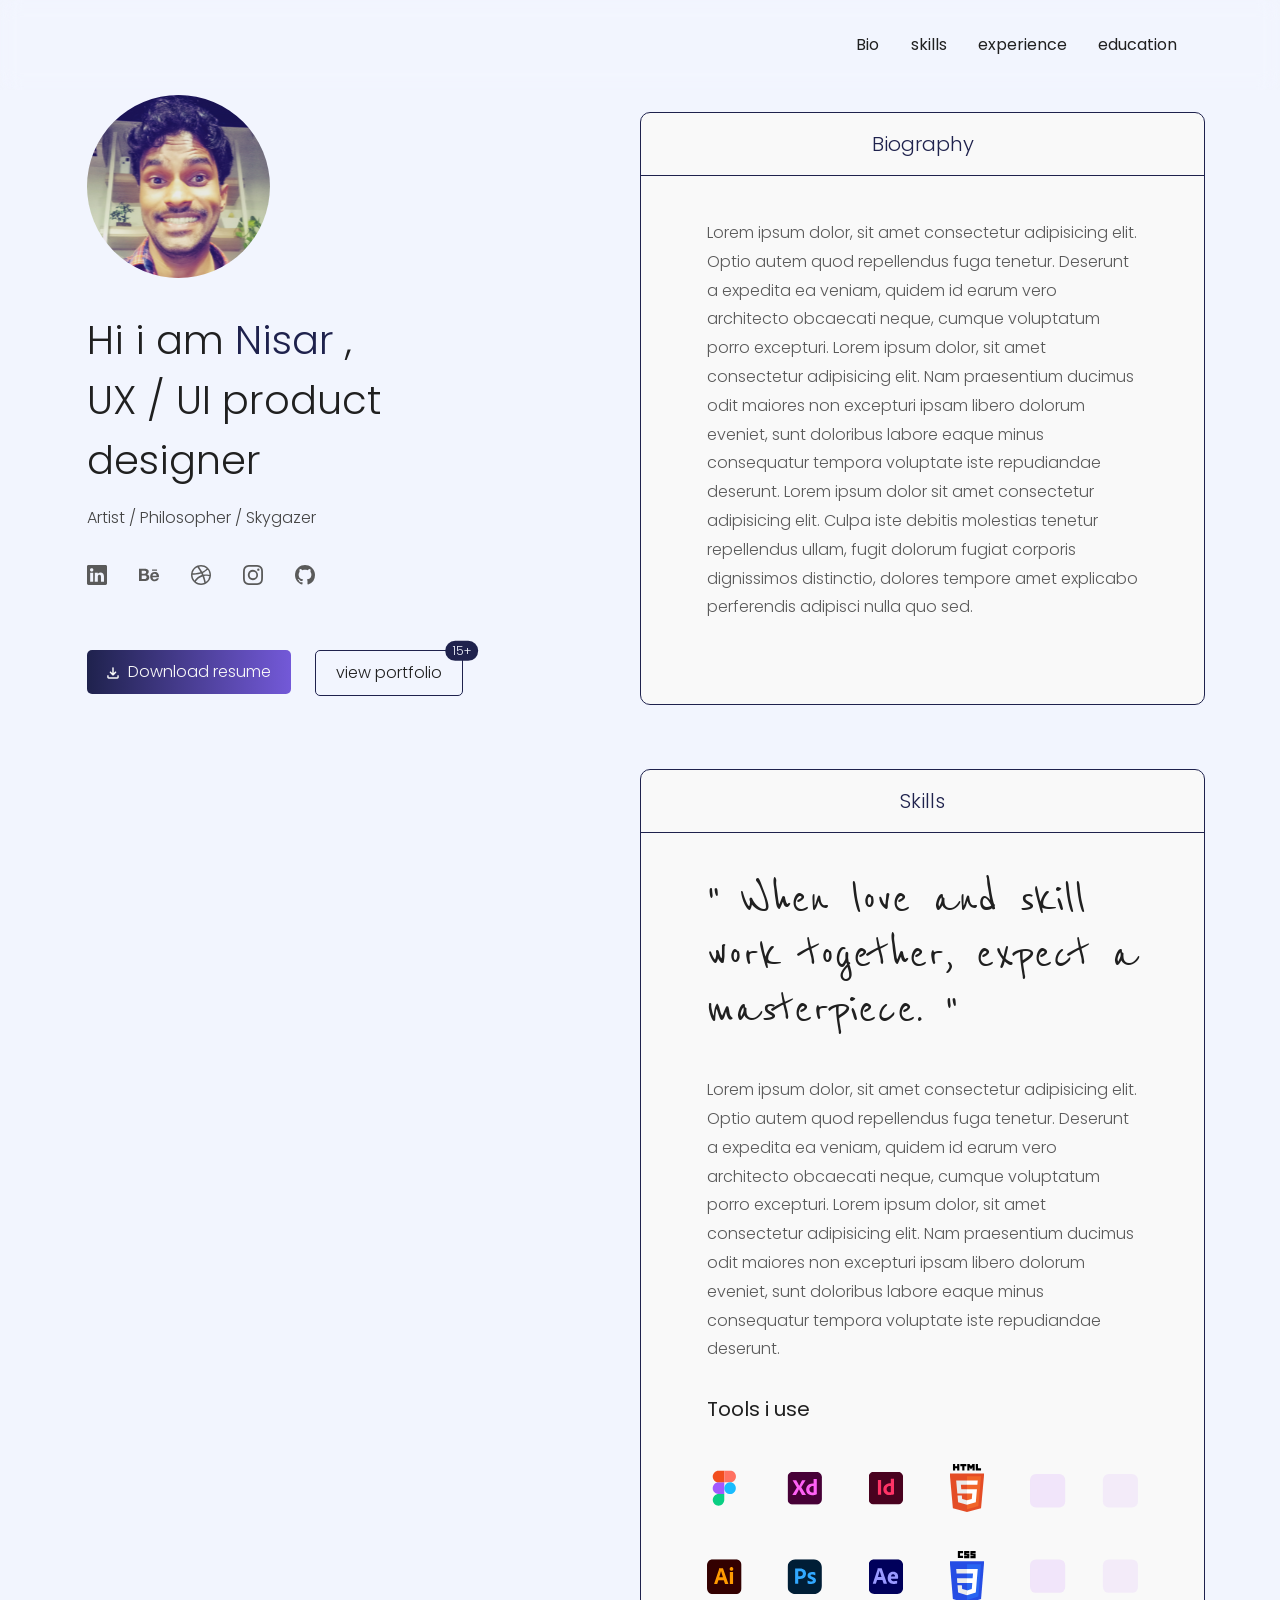
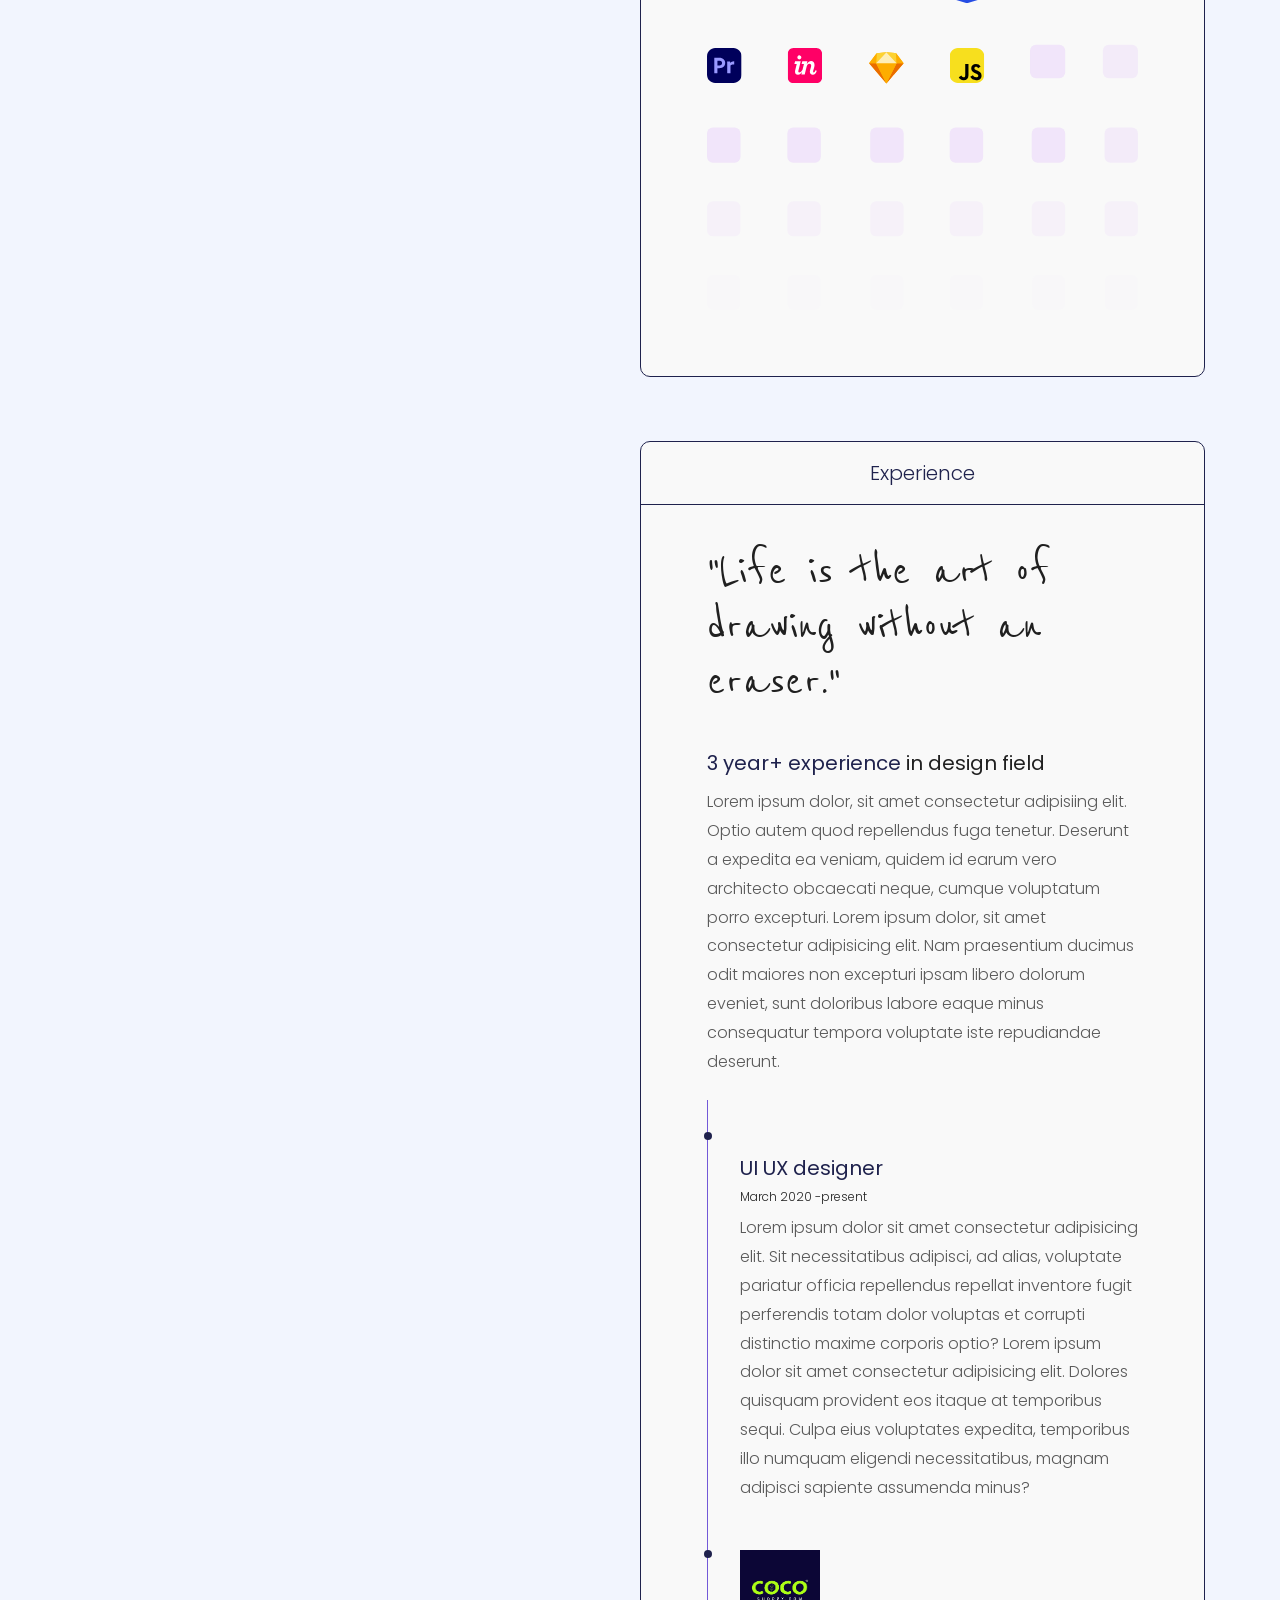
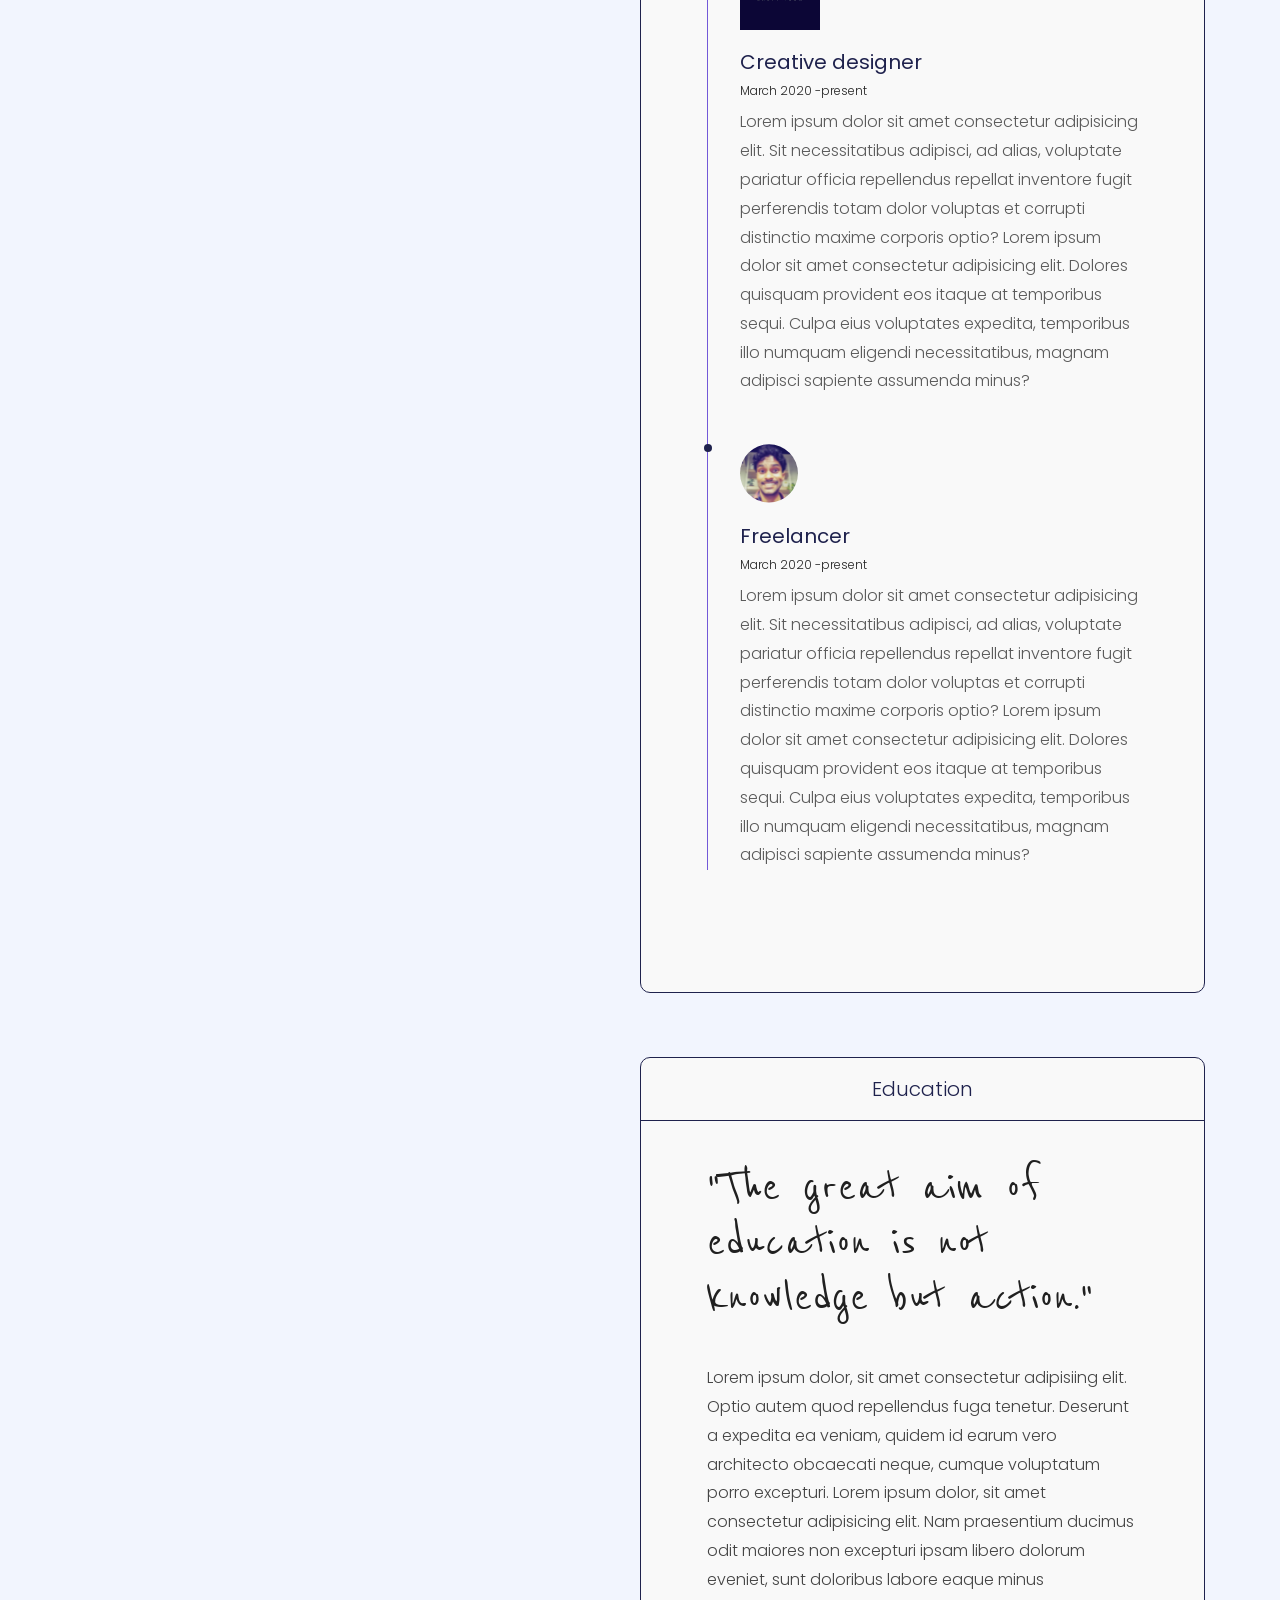
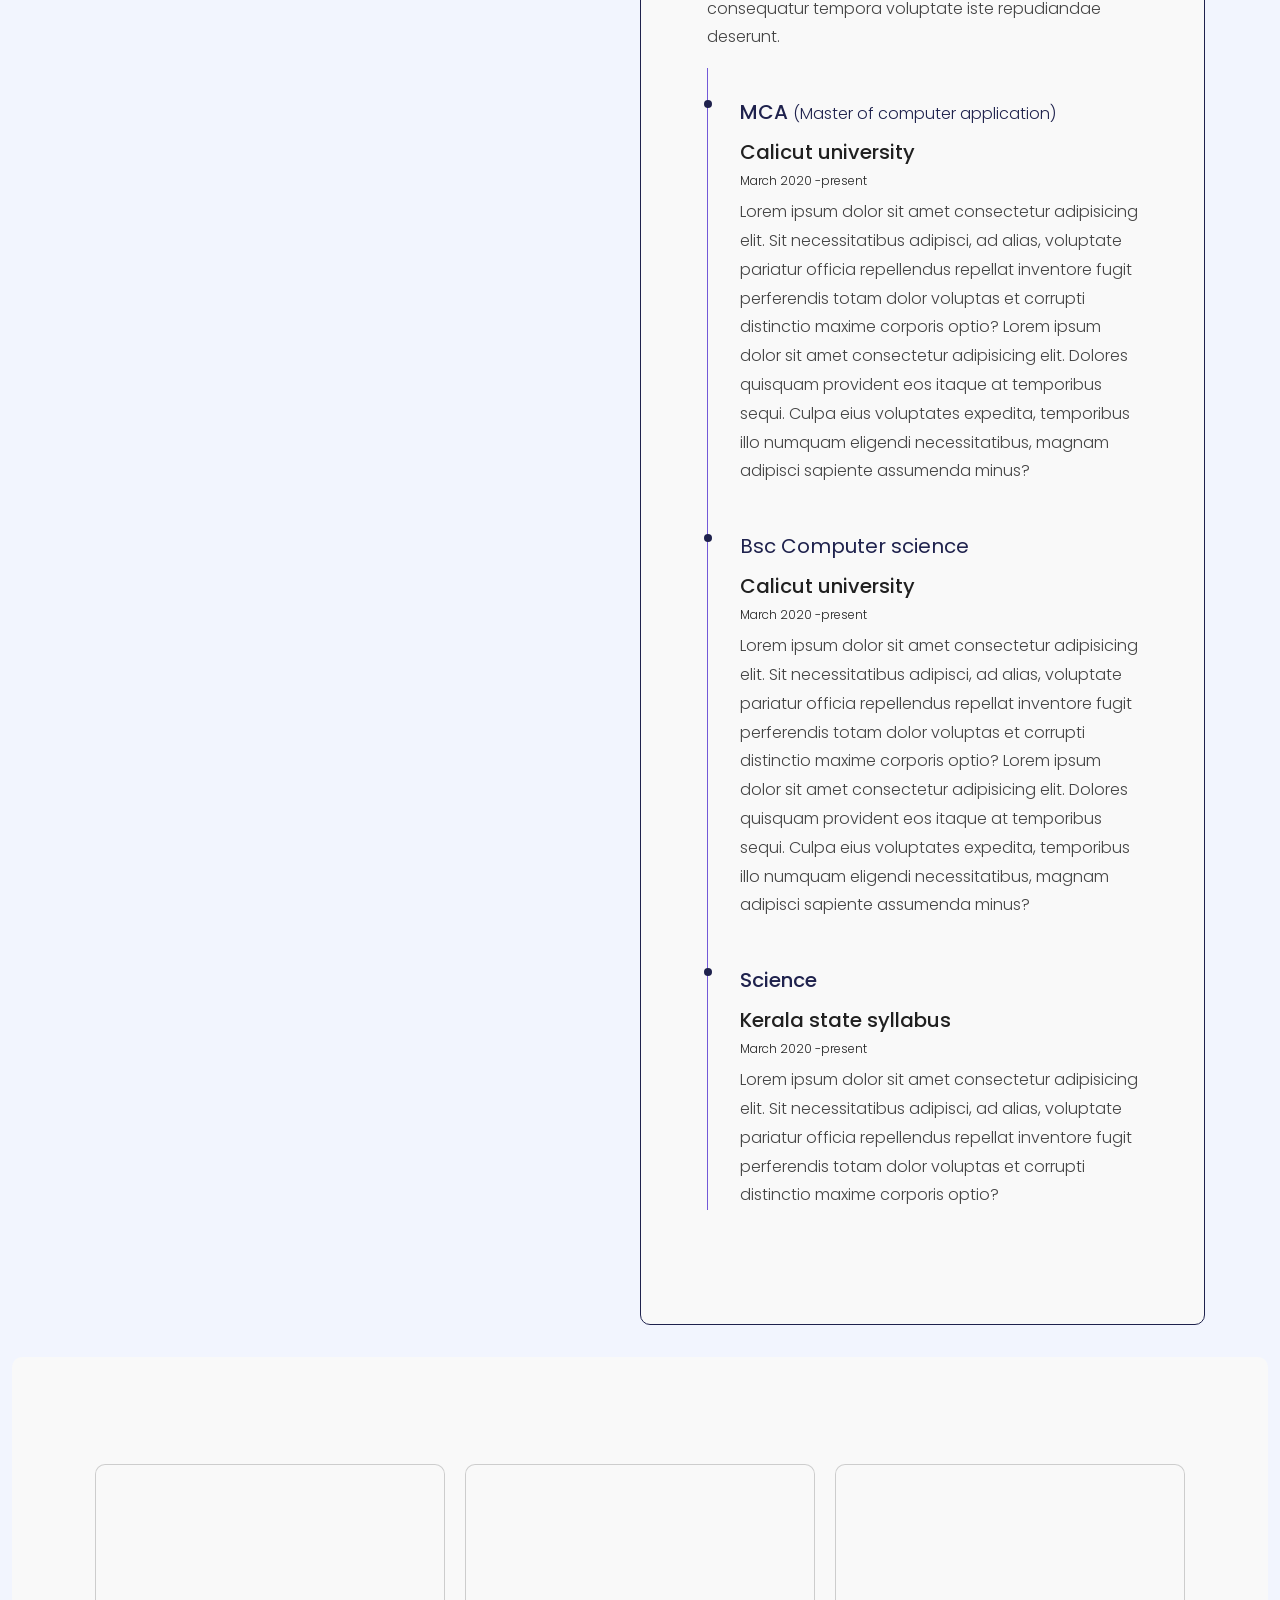
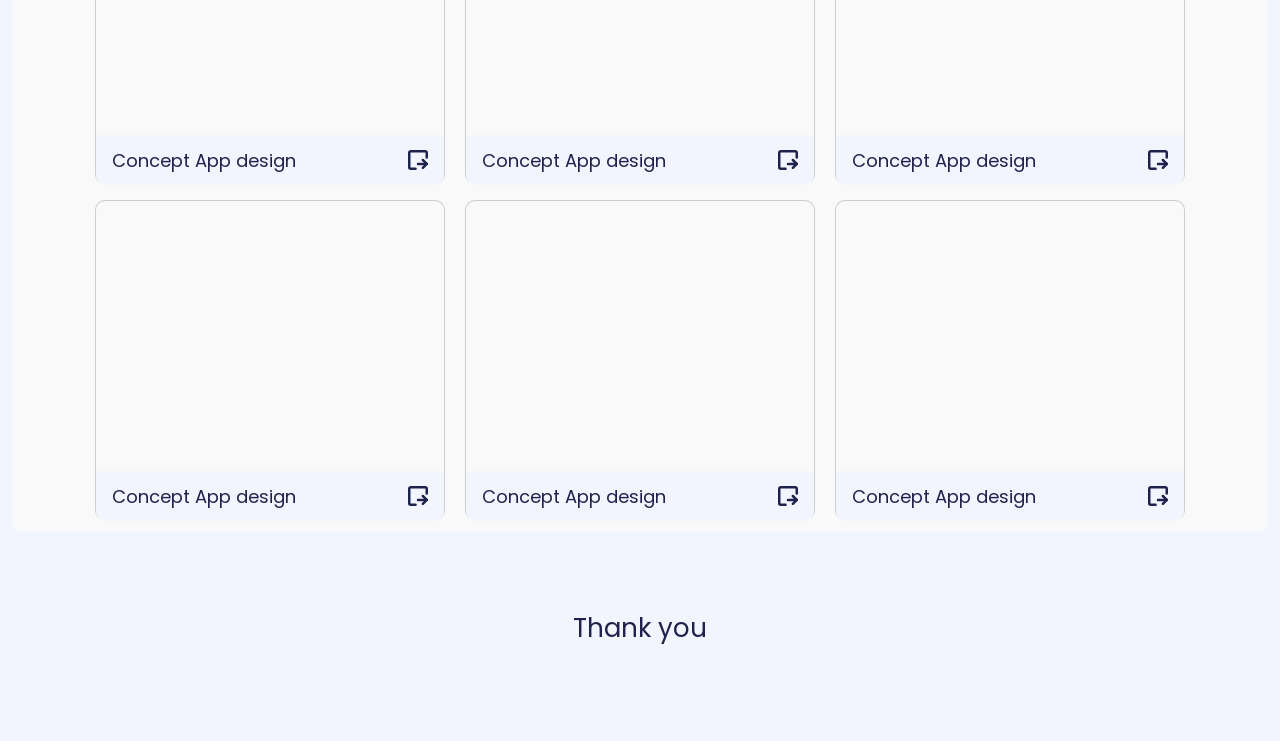
==== commit 3888aa70: "Add files via upload" ====
--- a/index.html
+++ b/index.html
@@ -348,9 +348,9 @@
 
                             <div id="btn">
                                 <button id="btn_resume" class="download-btn" onclick="location.href='nisar_resume.pdf';"
-                                    style="color: var(--wb); font-weight: 300; ">
+                                    style="color: var(--cardwhite); font-weight: 300; ">
                                     <svg style="margin-right: 5px;" width="12" height="12" viewBox="0 0 18 18"
-                                        fill=var(--wb) xmlns="http://www.w3.org/2000/svg">
+                                        fill=var(--cardwhite) xmlns="http://www.w3.org/2000/svg">
                                         <path
                                             d="M8.99992 12.8728C8.85547 12.8728 8.72006 12.8504 8.59367 12.8057C8.46728 12.7609 8.34992 12.684 8.24159 12.5749L4.34159 8.67492C4.14297 8.47631 4.04367 8.22353 4.04367 7.91659C4.04367 7.60964 4.14297 7.35686 4.34159 7.15825C4.5402 6.95964 4.79767 6.856 5.114 6.84734C5.43034 6.83867 5.68745 6.93328 5.88534 7.13117L7.91659 9.16242V1.41659C7.91659 1.10964 8.02059 0.852172 8.22859 0.644172C8.43659 0.436173 8.6937 0.332533 8.99992 0.333256C9.30686 0.333256 9.56433 0.437256 9.77233 0.645256C9.98033 0.853256 10.084 1.11037 10.0833 1.41659V9.16242L12.1145 7.13117C12.3131 6.93256 12.5706 6.83759 12.8869 6.84625C13.2033 6.85492 13.4604 6.95892 13.6582 7.15825C13.8569 7.35686 13.9562 7.60964 13.9562 7.91659C13.9562 8.22353 13.8569 8.47631 13.6582 8.67492L9.75825 12.5749C9.64992 12.6833 9.53256 12.7602 9.40617 12.8057C9.27978 12.8512 9.14436 12.8736 8.99992 12.8728ZM2.49992 17.6666C1.90409 17.6666 1.39384 17.4543 0.96917 17.0296C0.544504 16.6049 0.332532 16.095 0.333254 15.4999V13.3333C0.333254 13.0263 0.437254 12.7688 0.645254 12.5608C0.853254 12.3528 1.11036 12.2492 1.41659 12.2499C1.72353 12.2499 1.981 12.3539 2.189 12.5619C2.397 12.7699 2.50064 13.027 2.49992 13.3333V15.4999H15.4999V13.3333C15.4999 13.0263 15.6039 12.7688 15.8119 12.5608C16.0199 12.3528 16.277 12.2492 16.5832 12.2499C16.8902 12.2499 17.1477 12.3539 17.3557 12.5619C17.5637 12.7699 17.6673 13.027 17.6666 13.3333V15.4999C17.6666 16.0958 17.4542 16.606 17.0296 17.0307C16.6049 17.4553 16.095 17.6673 15.4999 17.6666H2.49992Z" />
                                     </svg>
@@ -387,7 +387,7 @@
                        <!-- biography -->
 
 
-                        <section id="section">
+                        <section id="section" style="background-color: var(--cardwhite);">
                             <div class="position-absolute  " id="skilldiv">
                                 <p id="bio" style="color: var(--main);margin: 0;">
                                     Biography
@@ -430,7 +430,7 @@
 
                         <!-- Skills -->
 
-                        <section id="section">
+                        <section id="section" style="background-color: var(--cardwhite);">
                             <div class="position-absolute  " id="skilldiv">
                                 <p id="skill" style="color: var(--main);margin: 0;">
                                     Skills
@@ -476,7 +476,7 @@
 
                         <!-- Experience -->
 
-                        <section id="section">
+                        <section id="section" style="background-color: var(--cardwhite);">
                             <div class="position-absolute" id="skilldiv">
                                 <p id="experience" style="color: var(--main);margin: 0;">
                                     Experience
@@ -503,7 +503,7 @@
 
 
                             <!-- Section: Timeline -->
-                            <section class="py-2" style="color: var(--wb);">
+                            <section class="py-2" style="color: var(--wb);background-color: var(--cardwhite);">
                                 <ul class="timeline " id="timeline" style="padding-top: 2rem;">
                                     <li class="timeline-item mb-5">
                                         <img style="height: 80px;margin-bottom: 20px;"
@@ -576,7 +576,7 @@
 
                         <!-- education -->
 
-                        <section id="section">
+                        <section id="section" style="background-color: var(--cardwhite);">
                             <div class="position-absolute" id="skilldiv">
                                 <p id="education" style="color: var(--main);margin: 0;">
                                     Education
@@ -687,7 +687,7 @@
 
             <!-- portfolio -->
 
-            <section id="section1" style="margin: 0 12px;padding: 12px;padding: 0;">
+            <section id="section1" style="margin: 0 12px;padding: 12px;padding: 0;background-color: var(--cardwhite);">
 
                 <div class="container-fluid position-relative" id="skilldiv1"
                     style="margin: 0;padding: 0; width: 100%; display: flex;justify-content: center;">
@@ -742,20 +742,20 @@
                                 <div class="box" style="border-radius: 10px;">
                                     <div class="cover" style="display: flex;flex-direction: row; align-items: end;">
                                         <div
-                                            style="background-color: var(--wb);width: 100%;height:50px;justify-content: space-between;display: flex;align-items: center;">
+                                            style="background-color: var(--cardcontet);width: 100%;height:50px;justify-content: space-between;display: flex;align-items: center;">
                                             <div style="text-align: left;width: 250px;padding-left: 1rem;">
-                                                <p style="color: var(--bg);font-size: 18px;margin: 0;">Concept App
+                                                <p style="color: var(--main);font-size: 18px;margin: 0;">Concept App
                                                     design</p>
                                             </div>
                                             <svg style=" margin: 0 1rem 0 0;" width="20" height="20" viewBox="0 0 16 16"
                                                 fill="none" xmlns="http://www.w3.org/2000/svg">
                                                 <path
                                                     d="M15 6.05556V3.84375V2.16667C15 1.52234 14.4777 1 13.8333 1H2.16667C1.52234 1 1 1.52234 1 2.16667V13.8333C1 14.4777 1.52234 15 2.16667 15H6.05556"
-                                                    stroke=var(--bg) stroke-width="2" stroke-linecap="round"
+                                                    stroke=var(--main) stroke-width="2" stroke-linecap="round"
                                                     stroke-linejoin="round" />
-                                                <path d="M11.8887 8L14.9998 11.1111L11.8887 14.2222" stroke=var(--bg)
+                                                <path d="M11.8887 8L14.9998 11.1111L11.8887 14.2222" stroke=var(--main)
                                                     stroke-width="2" stroke-linecap="round" stroke-linejoin="round" />
-                                                <path d="M8 11.1113H15" stroke=var(--bg) stroke-width="2"
+                                                <path d="M8 11.1113H15" stroke=var(--main) stroke-width="2"
                                                     stroke-linecap="round" stroke-linejoin="round" />
                                             </svg>
                                         </div>
@@ -774,9 +774,9 @@
                                 <div class="box" style="border-radius: 10px;">
                                     <div class="cover" style="display: flex;flex-direction: row; align-items: end;">
                                         <div
-                                            style="background-color: var(--wb);width: 100%;height:50px;justify-content: space-between;display: flex;align-items: center;">
+                                            style="background-color: var(--cardcontet);width: 100%;height:50px;justify-content: space-between;display: flex;align-items: center;">
                                             <div style="text-align: left;width: 250px;padding-left: 1rem;">
-                                                <p style="color: var(--bg);font-size: 18px;margin: 0;">Concept App
+                                                <p style="color: var(--main);font-size: 18px;margin: 0;">Concept App
                                                     design</p>
 
                                             </div>
@@ -785,11 +785,11 @@
                                                 fill="none" xmlns="http://www.w3.org/2000/svg">
                                                 <path
                                                     d="M15 6.05556V3.84375V2.16667C15 1.52234 14.4777 1 13.8333 1H2.16667C1.52234 1 1 1.52234 1 2.16667V13.8333C1 14.4777 1.52234 15 2.16667 15H6.05556"
-                                                    stroke=var(--bg) stroke-width="2" stroke-linecap="round"
+                                                    stroke=var(--main) stroke-width="2" stroke-linecap="round"
                                                     stroke-linejoin="round" />
-                                                <path d="M11.8887 8L14.9998 11.1111L11.8887 14.2222" stroke=var(--bg)
+                                                <path d="M11.8887 8L14.9998 11.1111L11.8887 14.2222" stroke=var(--main)
                                                     stroke-width="2" stroke-linecap="round" stroke-linejoin="round" />
-                                                <path d="M8 11.1113H15" stroke=var(--bg) stroke-width="2"
+                                                <path d="M8 11.1113H15" stroke=var(--main) stroke-width="2"
                                                     stroke-linecap="round" stroke-linejoin="round" />
                                             </svg>
 
@@ -811,9 +811,9 @@
                                 <div class="box" style="border-radius: 10px;">
                                     <div class="cover" style="display: flex;flex-direction: row; align-items: end;">
                                         <div
-                                            style="background-color: var(--wb);width: 100%;height:50px;justify-content: space-between;display: flex;align-items: center;">
+                                            style="background-color: var(--cardcontet);width: 100%;height:50px;justify-content: space-between;display: flex;align-items: center;">
                                             <div style="text-align: left;width: 250px;padding-left: 1rem;">
-                                                <p style="color: var(--bg);font-size: 18px;margin: 0;">Concept App
+                                                <p style="color: var(--main);font-size: 18px;margin: 0;">Concept App
                                                     design</p>
 
                                             </div>
@@ -822,11 +822,11 @@
                                                 fill="none" xmlns="http://www.w3.org/2000/svg">
                                                 <path
                                                     d="M15 6.05556V3.84375V2.16667C15 1.52234 14.4777 1 13.8333 1H2.16667C1.52234 1 1 1.52234 1 2.16667V13.8333C1 14.4777 1.52234 15 2.16667 15H6.05556"
-                                                    stroke=var(--bg) stroke-width="2" stroke-linecap="round"
+                                                    stroke=var(--main) stroke-width="2" stroke-linecap="round"
                                                     stroke-linejoin="round" />
-                                                <path d="M11.8887 8L14.9998 11.1111L11.8887 14.2222" stroke=var(--bg)
+                                                <path d="M11.8887 8L14.9998 11.1111L11.8887 14.2222" stroke=var(--main)
                                                     stroke-width="2" stroke-linecap="round" stroke-linejoin="round" />
-                                                <path d="M8 11.1113H15" stroke=var(--bg) stroke-width="2"
+                                                <path d="M8 11.1113H15" stroke=var(--main) stroke-width="2"
                                                     stroke-linecap="round" stroke-linejoin="round" />
                                             </svg>
 
@@ -844,9 +844,9 @@
                                 <div class="box" style="border-radius: 10px;">
                                     <div class="cover" style="display: flex;flex-direction: row; align-items: end;">
                                         <div
-                                            style="background-color: var(--wb);width: 100%;height:50px;justify-content: space-between;display: flex;align-items: center;">
+                                            style="background-color: var(--cardcontet);width: 100%;height:50px;justify-content: space-between;display: flex;align-items: center;">
                                             <div style="text-align: left;width: 250px;padding-left: 1rem;">
-                                                <p style="color: var(--bg);font-size: 18px;margin: 0;">Concept App
+                                                <p style="color: var(--main);font-size: 18px;margin: 0;">Concept App
                                                     design</p>
 
                                             </div>
@@ -855,11 +855,11 @@
                                                 fill="none" xmlns="http://www.w3.org/2000/svg">
                                                 <path
                                                     d="M15 6.05556V3.84375V2.16667C15 1.52234 14.4777 1 13.8333 1H2.16667C1.52234 1 1 1.52234 1 2.16667V13.8333C1 14.4777 1.52234 15 2.16667 15H6.05556"
-                                                    stroke=var(--bg) stroke-width="2" stroke-linecap="round"
+                                                    stroke=var(--main) stroke-width="2" stroke-linecap="round"
                                                     stroke-linejoin="round" />
-                                                <path d="M11.8887 8L14.9998 11.1111L11.8887 14.2222" stroke=var(--bg)
+                                                <path d="M11.8887 8L14.9998 11.1111L11.8887 14.2222" stroke=var(--main)
                                                     stroke-width="2" stroke-linecap="round" stroke-linejoin="round" />
-                                                <path d="M8 11.1113H15" stroke=var(--bg) stroke-width="2"
+                                                <path d="M8 11.1113H15" stroke=var(--main) stroke-width="2"
                                                     stroke-linecap="round" stroke-linejoin="round" />
                                             </svg>
 
@@ -879,9 +879,9 @@
                                 <div class="box" style="border-radius: 10px;">
                                     <div class="cover" style="display: flex;flex-direction: row; align-items: end;">
                                         <div
-                                            style="background-color: var(--wb);width: 100%;height:50px;justify-content: space-between;display: flex;align-items: center;">
+                                            style="background-color: var(--cardcontet);width: 100%;height:50px;justify-content: space-between;display: flex;align-items: center;">
                                             <div style="text-align: left;width: 250px;padding-left: 1rem;">
-                                                <p style="color: var(--bg);font-size: 18px;margin: 0;">Concept App
+                                                <p style="color: var(--main);font-size: 18px;margin: 0;">Concept App
                                                     design</p>
 
                                             </div>
@@ -890,11 +890,11 @@
                                                 fill="none" xmlns="http://www.w3.org/2000/svg">
                                                 <path
                                                     d="M15 6.05556V3.84375V2.16667C15 1.52234 14.4777 1 13.8333 1H2.16667C1.52234 1 1 1.52234 1 2.16667V13.8333C1 14.4777 1.52234 15 2.16667 15H6.05556"
-                                                    stroke=var(--bg) stroke-width="2" stroke-linecap="round"
+                                                    stroke=var(--main) stroke-width="2" stroke-linecap="round"
                                                     stroke-linejoin="round" />
-                                                <path d="M11.8887 8L14.9998 11.1111L11.8887 14.2222" stroke=var(--bg)
+                                                <path d="M11.8887 8L14.9998 11.1111L11.8887 14.2222" stroke=var(--main)
                                                     stroke-width="2" stroke-linecap="round" stroke-linejoin="round" />
-                                                <path d="M8 11.1113H15" stroke=var(--bg) stroke-width="2"
+                                                <path d="M8 11.1113H15" stroke=var(--main) stroke-width="2"
                                                     stroke-linecap="round" stroke-linejoin="round" />
                                             </svg>
 
@@ -914,9 +914,9 @@
                                 <div class="box" style="border-radius: 10px;">
                                     <div class="cover" style="display: flex;flex-direction: row; align-items: end;">
                                         <div
-                                            style="background-color: var(--wb);width: 100%;height:50px;justify-content: space-between;display: flex;align-items: center;">
+                                            style="background-color: var(--cardcontet);width: 100%;height:50px;justify-content: space-between;display: flex;align-items: center;">
                                             <div style="text-align: left;width: 250px;padding-left: 1rem;">
-                                                <p style="color: var(--bg);font-size: 18px;margin: 0;">Concept App
+                                                <p style="color: var(--main);font-size: 18px;margin: 0;">Concept App
                                                     design</p>
 
                                             </div>
@@ -925,11 +925,11 @@
                                                 fill="none" xmlns="http://www.w3.org/2000/svg">
                                                 <path
                                                     d="M15 6.05556V3.84375V2.16667C15 1.52234 14.4777 1 13.8333 1H2.16667C1.52234 1 1 1.52234 1 2.16667V13.8333C1 14.4777 1.52234 15 2.16667 15H6.05556"
-                                                    stroke=var(--bg) stroke-width="2" stroke-linecap="round"
+                                                    stroke=var(--main) stroke-width="2" stroke-linecap="round"
                                                     stroke-linejoin="round" />
-                                                <path d="M11.8887 8L14.9998 11.1111L11.8887 14.2222" stroke=var(--bg)
+                                                <path d="M11.8887 8L14.9998 11.1111L11.8887 14.2222" stroke=var(--main)
                                                     stroke-width="2" stroke-linecap="round" stroke-linejoin="round" />
-                                                <path d="M8 11.1113H15" stroke=var(--bg) stroke-width="2"
+                                                <path d="M8 11.1113H15" stroke=var(--main) stroke-width="2"
                                                     stroke-linecap="round" stroke-linejoin="round" />
                                             </svg>
 
@@ -1016,7 +1016,7 @@
 
             <div class="col" style="display: flex;justify-content: center;align-items: center;">
                 <div style="line-height: 1px;">
-                    <p id="thankyou" style="font-weight: 400;color: #ffffff;">
+                    <p id="thankyou" style="font-weight: 400;color:var(--main);">
                         Thank you
                     </p>
 
--- a/nisar.css
+++ b/nisar.css
@@ -16,21 +16,30 @@
   src: url(Poppins-Light.ttf);
 }
 
-:root{
-  /* --main:#00ef00; */
+/* :root{
   --main:cyan;
-
   --mainsub:#ffffff;
   --text: rgb(219, 219, 219);
   --bw:black;
   --wb:white;
   --bg:#00468B;
   --navbar:#111111;
-  /* --underlinenisar:<svg width="146" height="13" viewBox="0 0 146 13" fill="none" xmlns="http://www.w3.org/2000/svg">
-  <path d="M145.933 4.05979C144.565 1.03654 137.365 0 120.957 0H120.684C107.832 0 89.4191 0.647841 63.8057 1.38206C15.1311 2.76412 0 3.62789 0 7.94683C0.0448837 8.57971 0.290727 9.20579 0.729224 9.80398C2.36994 12.2658 9.47971 13 23.9727 13C34.4551 13 48.8569 12.6113 67.9986 12.2658C121.322 11.2724 145.933 10.2791 145.933 4.96677C146.022 4.66594 146.022 4.36062 145.933 4.05979Z" fill="var(--underlinenisar)"/>
-  </svg>
-  ; */
-}
+} */
+:root{
+  --main:#1F224D;
+  --mainsub:#5a5a5a;
+  --text: rgb(68, 68, 68);
+  --bw:black;
+  --wb:rgb(32, 32, 32);
+  --bg:#F2F5FE;
+  --navbar:#111111;
+  --cardwhite:rgb(249, 249, 249);
+  --btn1:#1F224D;
+  --btn2:#7359D8;
+  --cardcontet:#F2F5FE;
+}
+
+
 
 #preloader{
   background: #ffffff url(Circles-menu-3.gif) no-repeat center center;
@@ -101,7 +110,7 @@
 
   #headline {
     /* font-size: 59px; */
-    font-size: 38px;
+    font-size: 40px;
     color: var(--wb);
     font-weight: 300;
     text-align: left;
@@ -117,7 +126,7 @@
     font-size: 16px;
     font-weight: 300;
     border-radius: 5px;
-    background: linear-gradient(90deg, #0096FD, #05E8AE);
+    background: linear-gradient(90deg, var(--btn1),var(--btn2));
     border: none;
 
 
@@ -425,9 +434,9 @@
 
   #headline {
     /* font-size: 59px; */
-    font-size:  28px;
+    font-size:  30px;
     color: var(--wb);
-    font-weight:normal;
+    font-weight:bold;
     text-align: center;
     line-height:auto ;
   }
@@ -501,7 +510,7 @@
 
   #btn_resume {
     /* background-color: var(--main); */
-    background: linear-gradient(90deg, #0096FD, #05E8AE);
+    background: linear-gradient(90deg, var(--btn1),var(--btn2));
     border: none;
     margin-top: 4vw;
     font-size: 15px;
@@ -604,7 +613,7 @@
   color:#fff;
 }
 .timeline {
-  border-left: 1px solid rgb(8, 31, 102);
+  border-left: 1px solid var(--btn2);
   position: relative;
   list-style: none;
 }
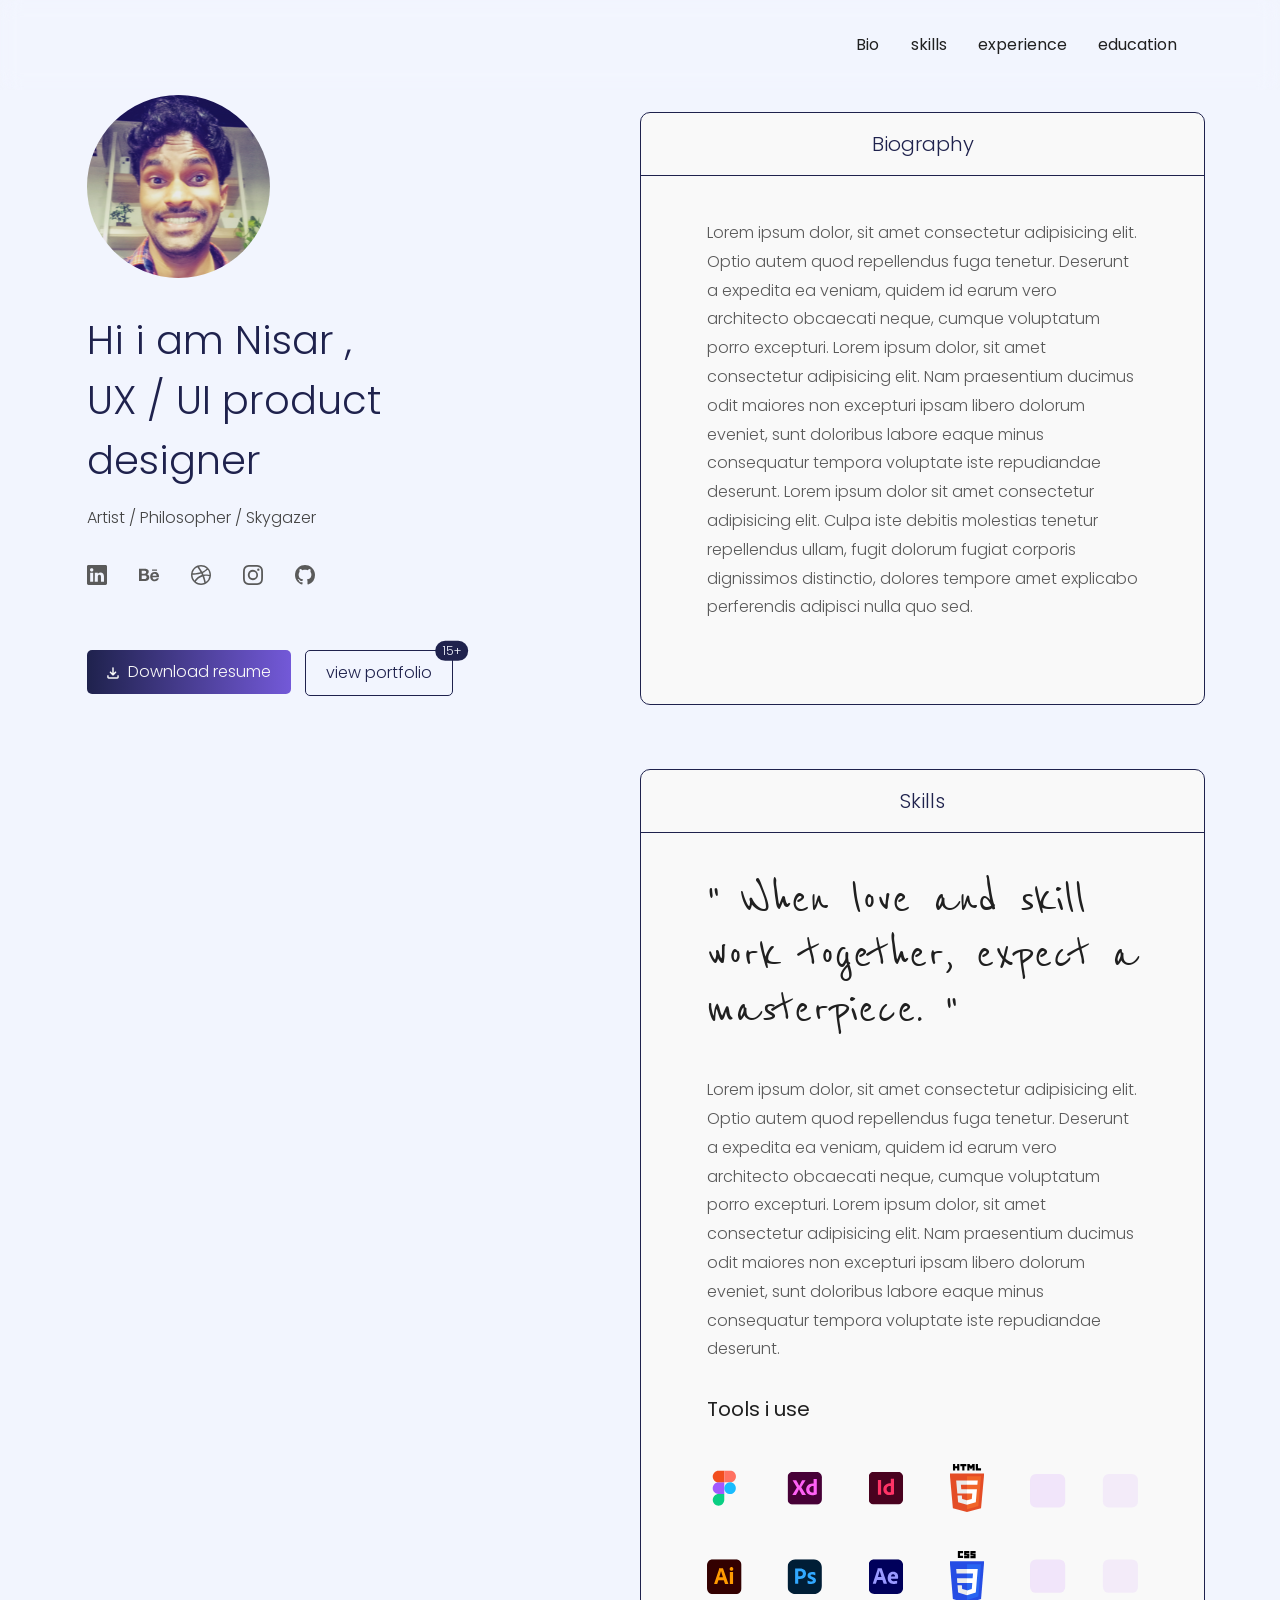
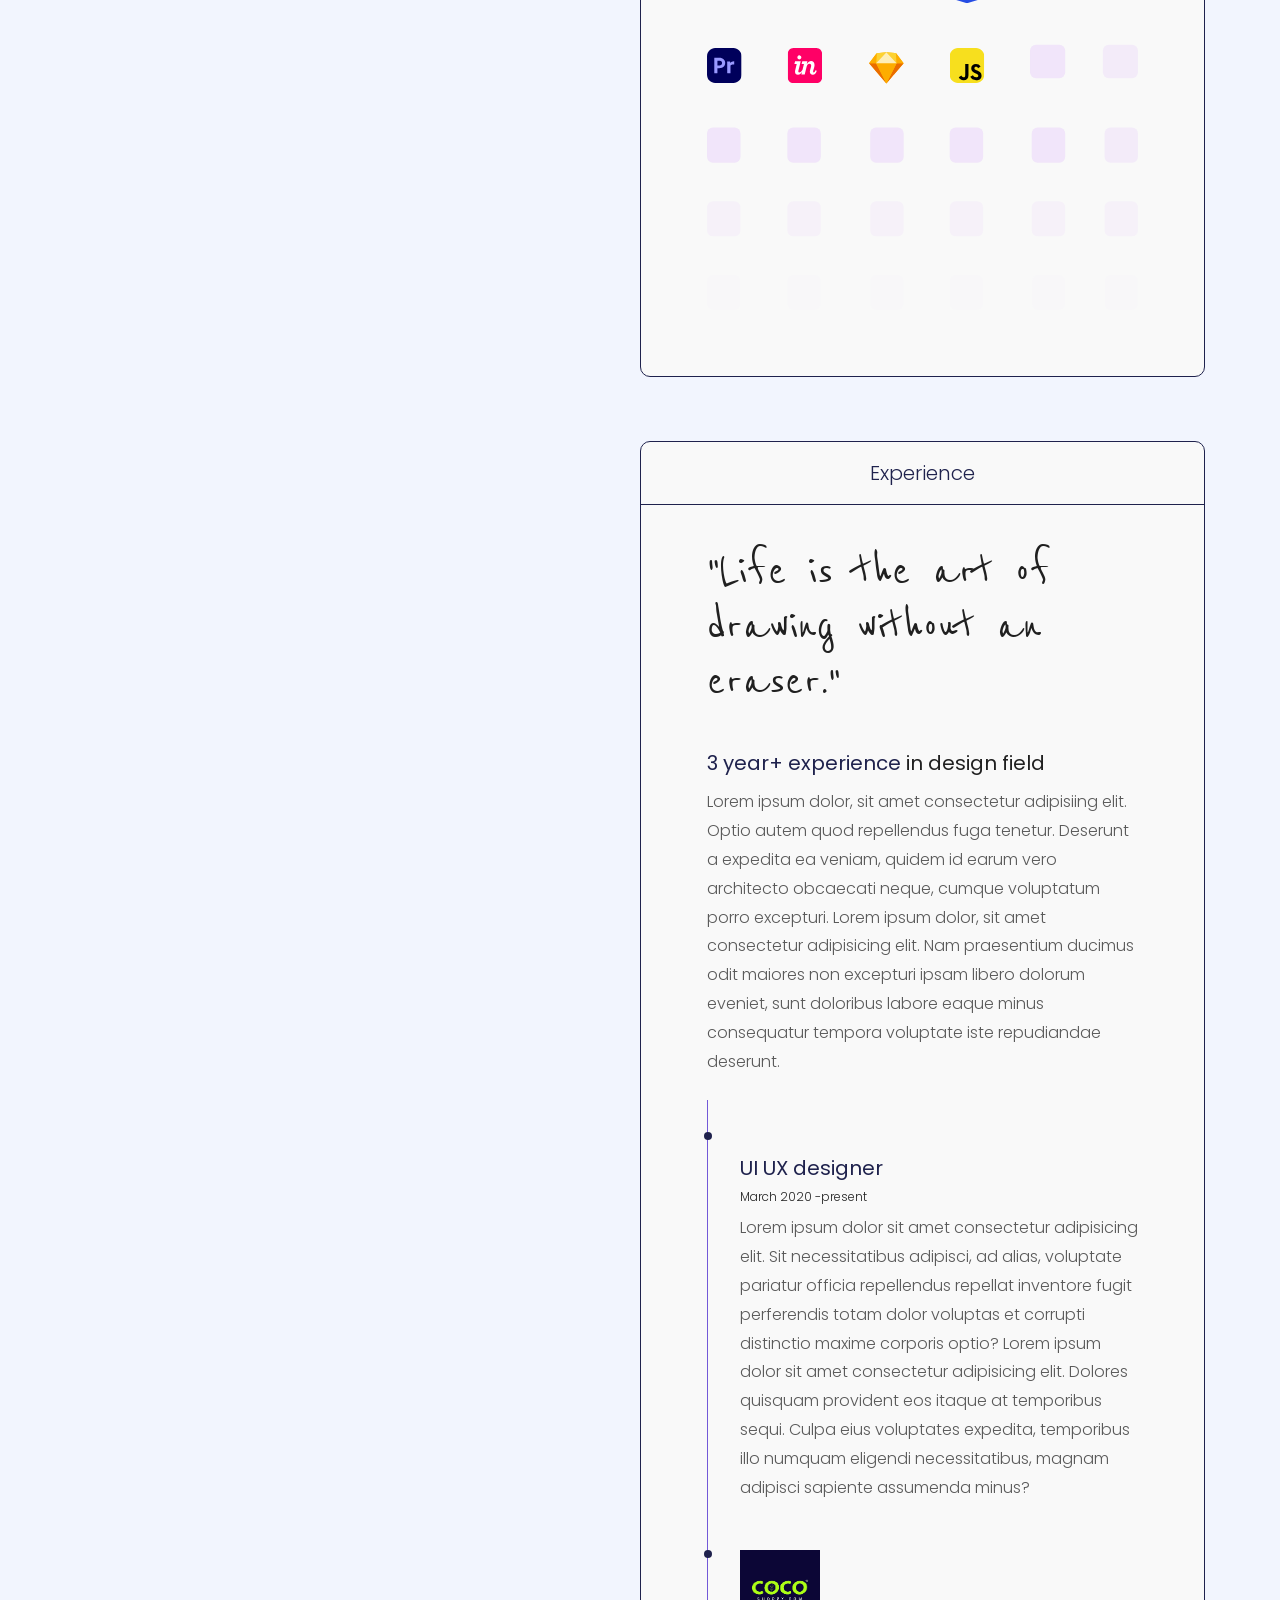
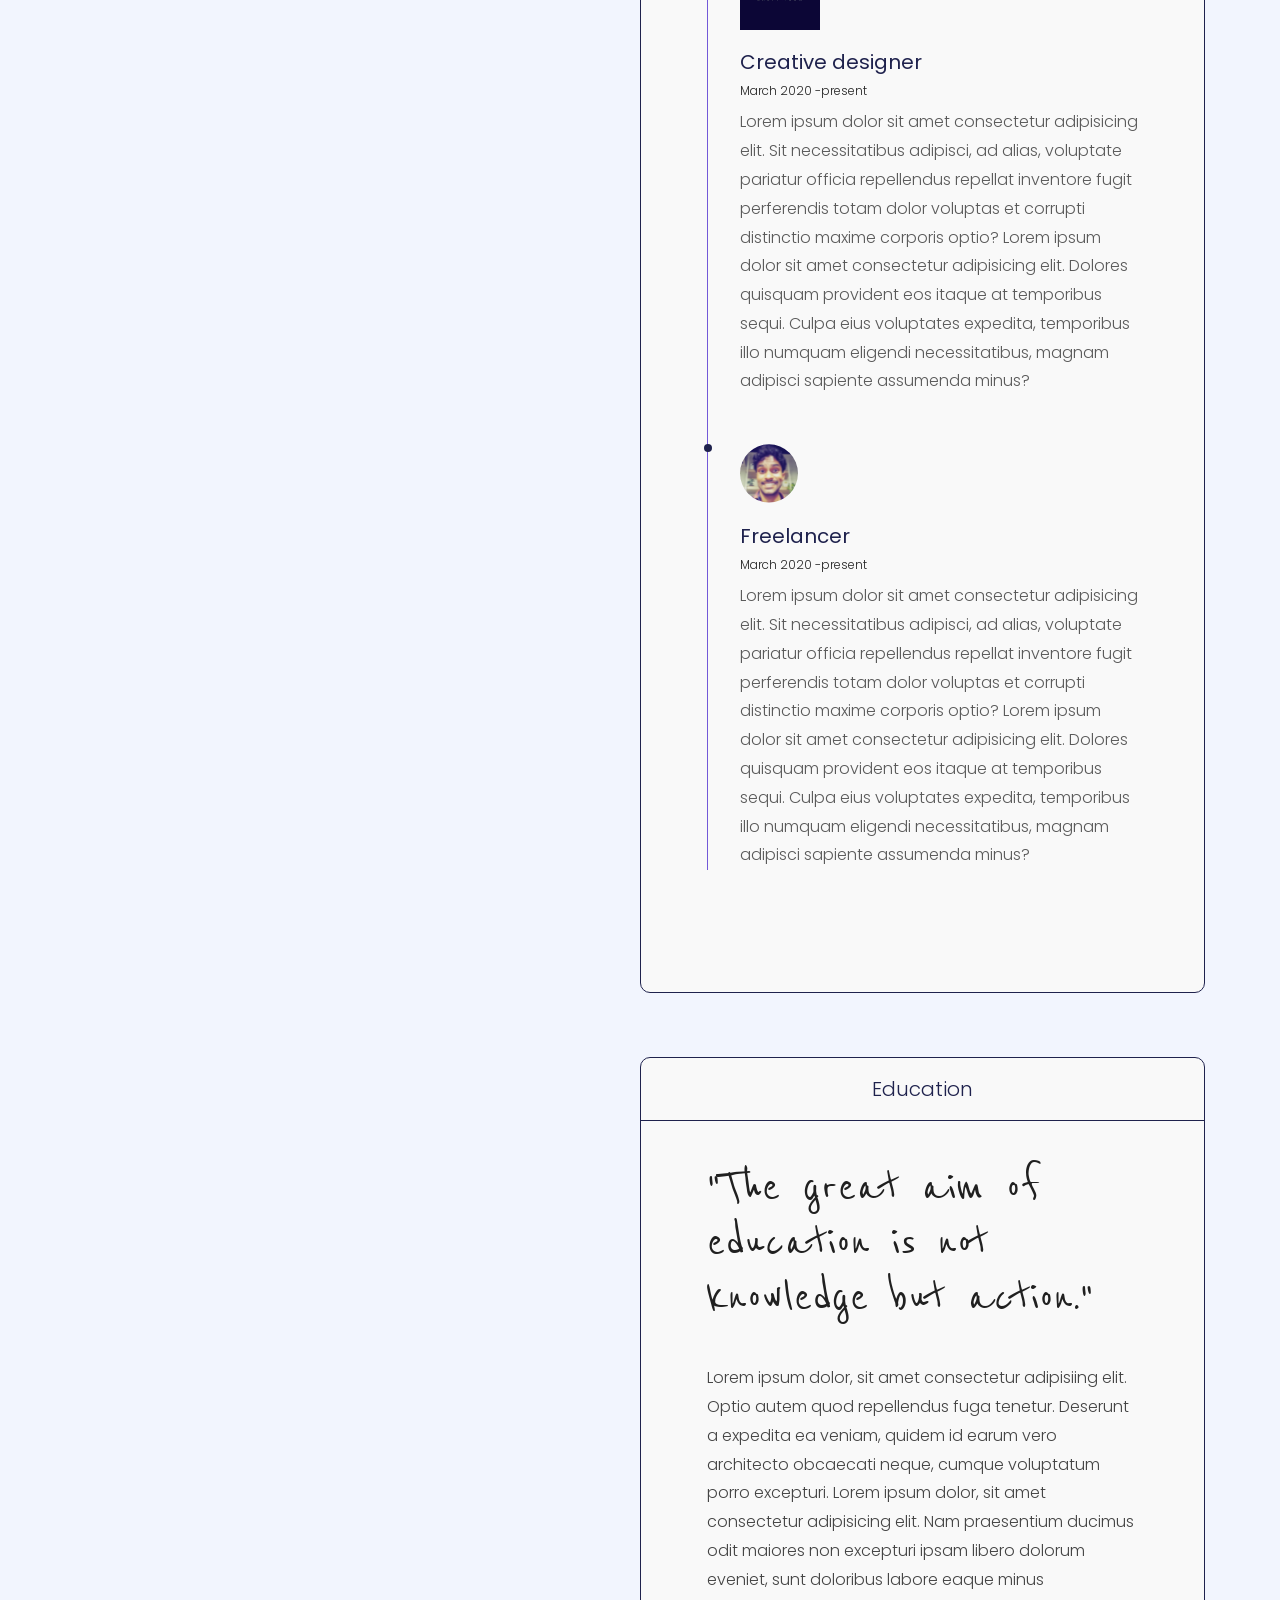
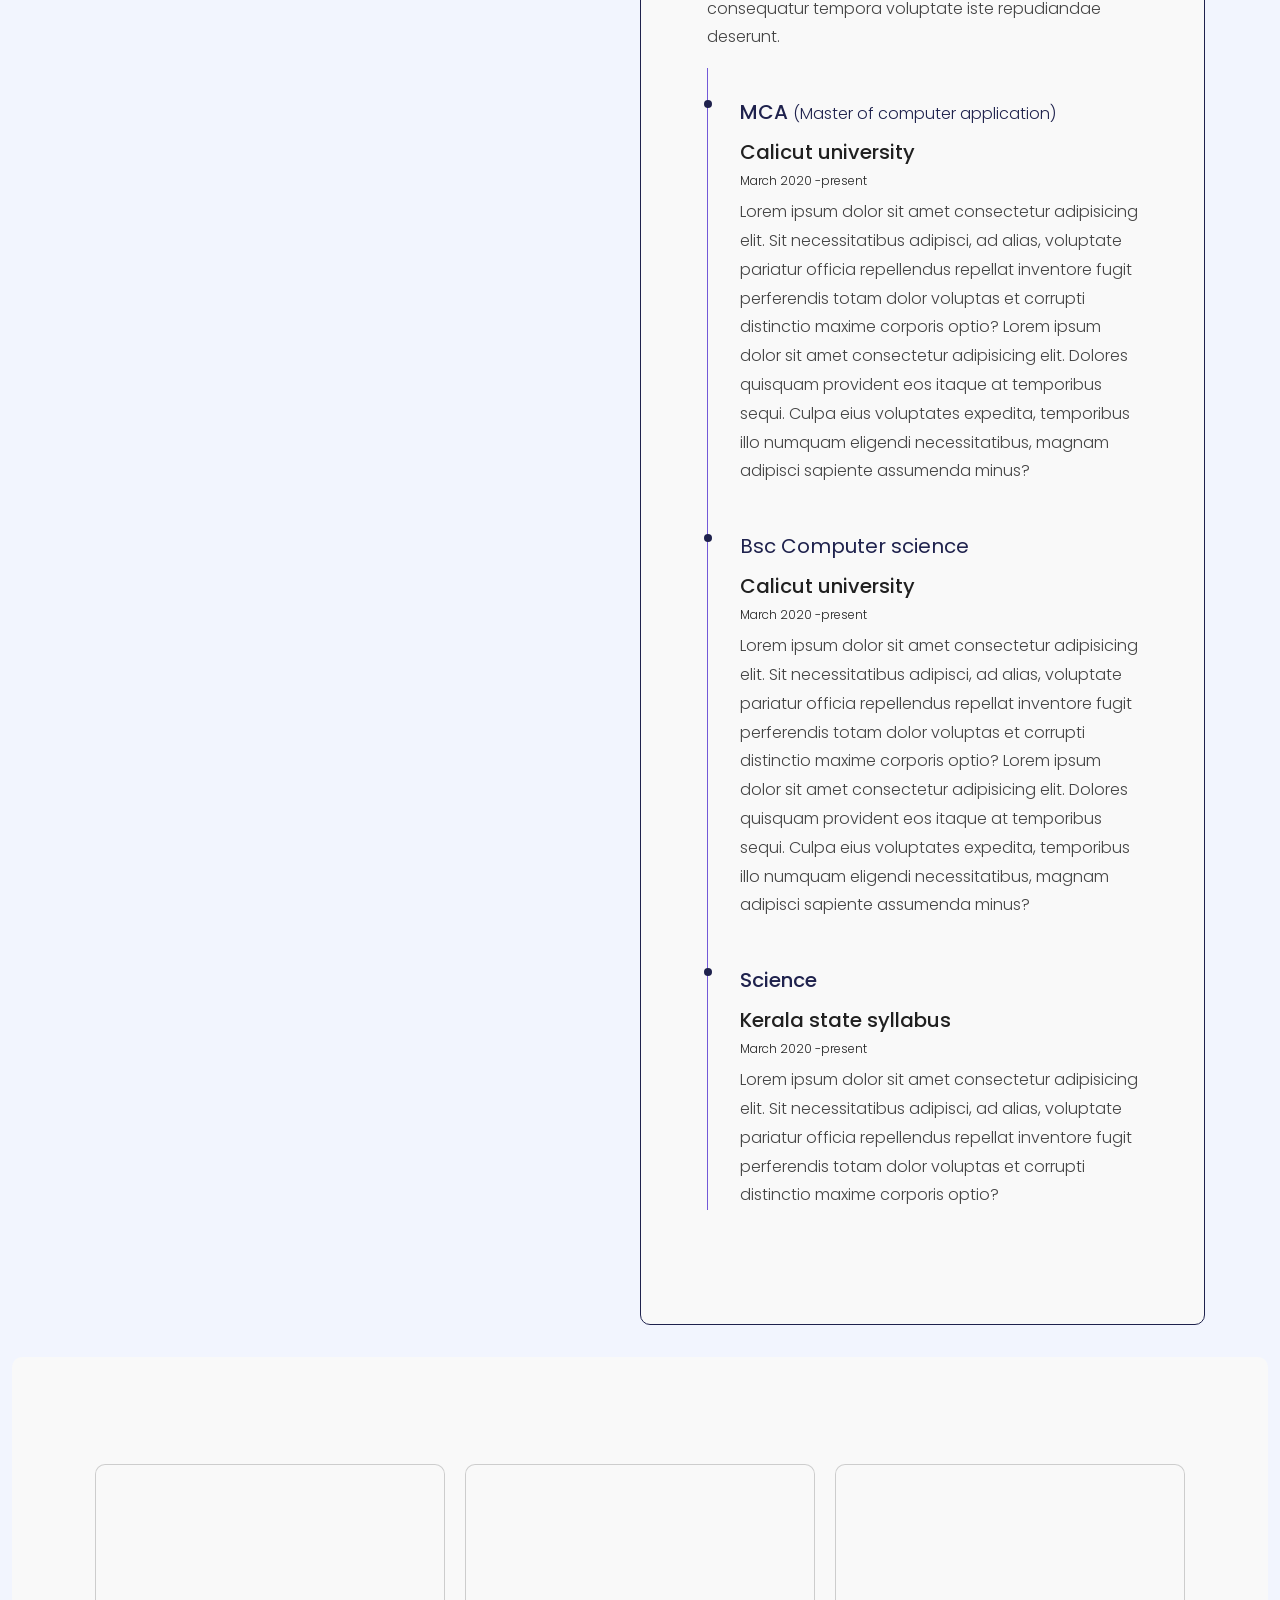
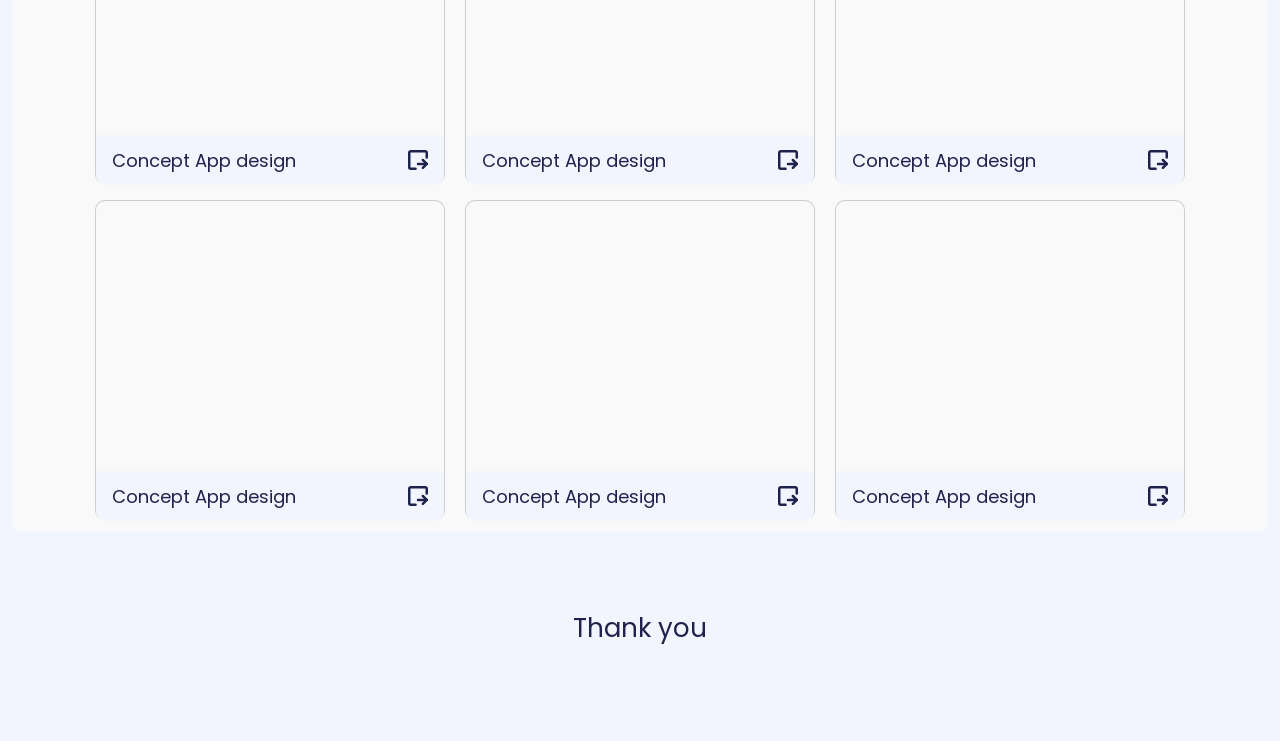
==== commit be05a5cc: "Add files via upload" ====
--- a/index.html
+++ b/index.html
@@ -52,7 +52,7 @@
 
             <div class="collapse navbar-collapse" id="navbarSupportedContent">
                 <div style="padding-top: 4vh; color: var(--wb);font-weight: 300;text-align: center;">
-                    <p style="font-size: 17px;color: var(--main);"><b> Get in touch</b></p>
+                    <!-- <p style="font-size: 17px;color: var(--main);"><b> Get in touch</b></p> -->
                     <!-- <b>Mail:</b> -->
                     <p style="color: var(--text);font-size: 1ems;">muhammednisarpktr@gmail.com</p>
                     <!-- <b>Phone:</b> -->
@@ -358,7 +358,7 @@
                                 </button>
                                 <button id="btn_project" style="color: var(--main)" type="button"
                                     class="btn btn-primary position-relative">
-                                    <a style="text-decoration: none;color: var(--wb);" href="#skilldiv1">view portfolio</a>
+                                    <a style="text-decoration: none;color: var(--main);" href="#skilldiv1">view portfolio</a>
                                     <span class="position-absolute top-0 start-100 translate-middle badge rounded-pill "
                                         style="background-color: var(--main);color: var(--bg);font-weight: 300;">
                                         15+
--- a/nisar.css
+++ b/nisar.css
@@ -111,7 +111,7 @@
   #headline {
     /* font-size: 59px; */
     font-size: 40px;
-    color: var(--wb);
+    color: var(--main);
     font-weight: 300;
     text-align: left;
     line-height: auto;
@@ -136,7 +136,7 @@
     background-color:var(--mainsub);
     transition: .2s;
   }
-  #view{
+  /* #view{
     background-color: var(--main);
     padding: 14px 5vw;
     color: var(--bw);
@@ -146,13 +146,13 @@
     background-color: var(--mainsub);
     transition: .2s;
     color: var(--wb);
-  }
+  } */
 
   #btn_project {
     padding: 10px 20px;
     font-size: 16px;
     font-weight: 300;
-    margin-left: 20px;
+    margin-left: 10px;
     border-radius: 5px;
     background-color: transparent;
     border: 1px solid var(--main);
@@ -435,8 +435,8 @@
   #headline {
     /* font-size: 59px; */
     font-size:  30px;
-    color: var(--wb);
-    font-weight:bold;
+    color: var(--btn2);
+    font-weight:normal;
     text-align: center;
     line-height:auto ;
   }
